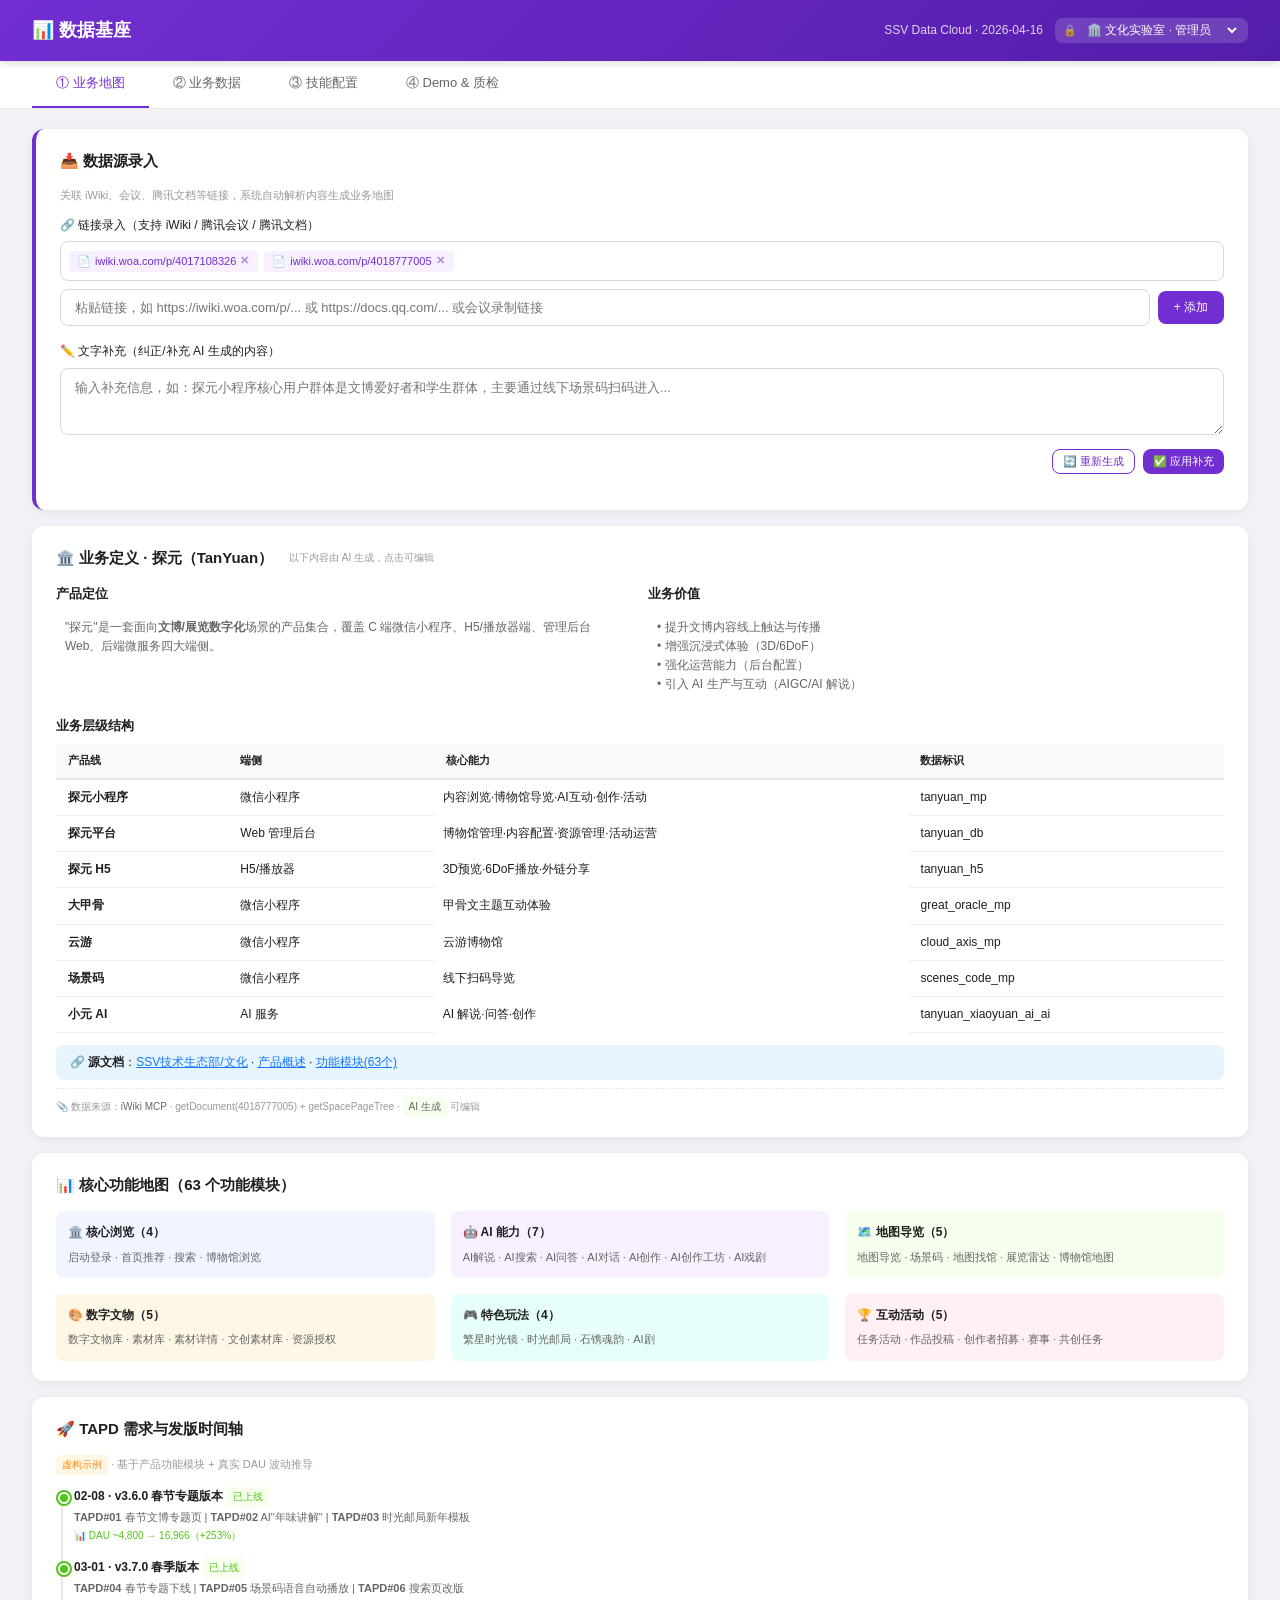
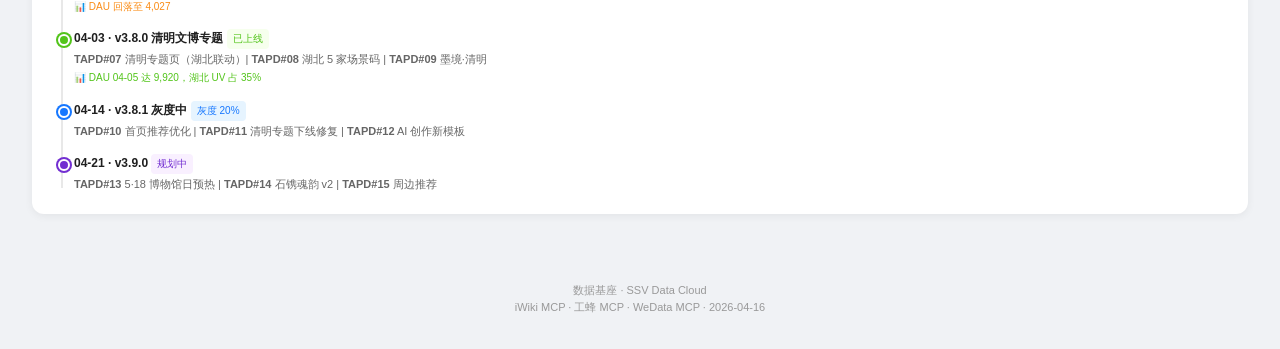
==== index.html @ dcafda3e "SSV Data Cloud - 数据基座 Demo" ====
<!DOCTYPE html>
<html lang="zh-CN">
<head>
<meta charset="UTF-8">
<meta name="viewport" content="width=device-width, initial-scale=1.0">
<title>数据基座 · SSV Data Cloud</title>
<style>
:root{--p:#1677ff;--pl:#e6f4ff;--bg:#f0f2f5;--c:#fff;--t:#1f1f1f;--t2:#666;--t3:#999;--b:#e8e8e8;--g:#52c41a;--r:#ff4d4f;--o:#fa8c16;--pu:#722ed1;--cy:#13c2c2;--pk:#eb2f96;--rd:12px;--sh:0 2px 8px rgba(0,0,0,.06)}
*{margin:0;padding:0;box-sizing:border-box}
body{font-family:-apple-system,BlinkMacSystemFont,"PingFang SC","Microsoft YaHei",sans-serif;background:var(--bg);color:var(--t);line-height:1.6;font-size:14px}
.hd{background:linear-gradient(135deg,#722ed1,#531dab);color:#fff;padding:16px 32px;position:sticky;top:0;z-index:100;box-shadow:0 2px 8px rgba(0,0,0,.15)}
.hd-in{max-width:1400px;margin:0 auto;display:flex;justify-content:space-between;align-items:center}
.hd h1{font-size:18px;font-weight:600}.hd-m{font-size:12px;opacity:.8}
.nav{background:#fff;border-bottom:1px solid var(--b);padding:0 32px;overflow-x:auto;white-space:nowrap}
.nav-in{max-width:1400px;margin:0 auto;display:flex;gap:0}
.nt{padding:12px 24px;font-size:13px;color:var(--t2);cursor:pointer;border-bottom:2px solid transparent;transition:.2s;font-weight:500;flex-shrink:0}
.nt:hover{color:var(--p)}.nt.a{color:var(--pu);border-bottom-color:var(--pu)}
.mn{max-width:1400px;margin:0 auto;padding:20px 32px}
.sec{display:none}.sec.a{display:block}
.cd{background:var(--c);border-radius:var(--rd);padding:20px 24px;box-shadow:var(--sh);margin-bottom:16px}
.ct{font-size:15px;font-weight:600;margin-bottom:14px;display:flex;align-items:center;gap:8px}
table{width:100%;border-collapse:collapse;font-size:12px}
th{background:#fafafa;text-align:left;padding:8px 12px;font-weight:600;border-bottom:2px solid var(--b);font-size:11px}
td{padding:8px 12px;border-bottom:1px solid #f0f0f0}
tr:hover td{background:#fafafa}
.b{display:inline-block;padding:2px 6px;border-radius:4px;font-size:10px;font-weight:500}
.bg{background:#f6ffed;color:#52c41a}.br{background:#fff2f0;color:#ff4d4f}
.bb{background:#e6f4ff;color:#1677ff}.bo{background:#fff7e6;color:#fa8c16}
.bp{background:#f9f0ff;color:#722ed1}.bc{background:#e6fffb;color:#13c2c2}
.sg{display:grid;grid-template-columns:repeat(auto-fit,minmax(160px,1fr));gap:12px;margin-bottom:16px}
.sk{background:var(--c);border-radius:var(--rd);padding:14px 16px;box-shadow:var(--sh);text-align:center}
.sv{font-size:22px;font-weight:700}.sl{font-size:11px;color:var(--t2);margin-top:2px}
.sc{font-size:10px;margin-top:2px}.sc.u{color:var(--g)}.sc.d{color:var(--r)}
.al{padding:10px 14px;border-radius:8px;font-size:12px;margin-bottom:8px;display:flex;gap:8px;align-items:flex-start}
.al-d{background:#fff2f0;border-left:4px solid var(--r)}.al-w{background:#fff7e6;border-left:4px solid var(--o)}
.al-i{background:var(--pl);border-left:4px solid var(--p)}.al-s{background:#f6ffed;border-left:4px solid var(--g)}
.g2{display:grid;grid-template-columns:1fr 1fr;gap:16px}
.g3{display:grid;grid-template-columns:1fr 1fr 1fr;gap:16px}
@media(max-width:900px){.g2,.g3{grid-template-columns:1fr}}
.tl{position:relative;padding-left:18px}.tl::before{content:'';position:absolute;left:5px;top:6px;bottom:6px;width:2px;background:#e8e8e8}
.ti{position:relative;padding-bottom:14px}.ti:last-child{padding-bottom:0}
.ti::before{content:'';position:absolute;left:-16px;top:5px;width:8px;height:8px;border-radius:50%;border:2px solid #fff}
.ti.tg::before{background:var(--g);box-shadow:0 0 0 2px var(--g)}
.ti.tb::before{background:var(--p);box-shadow:0 0 0 2px var(--p)}
.ti.to::before{background:var(--o);box-shadow:0 0 0 2px var(--o)}
.ti.tp::before{background:var(--pu);box-shadow:0 0 0 2px var(--pu)}
.tt{font-size:12px;font-weight:600}.tm{font-size:10px;color:var(--t3)}.td{font-size:11px;color:var(--t2);margin-top:2px}
.src{font-size:10px;color:var(--t3);margin-top:8px;padding-top:8px;border-top:1px dashed #e8e8e8}
.src span{font-weight:500;color:var(--t2)}
.mini-chart{display:flex;align-items:flex-end;gap:2px;height:50px;margin-top:8px;padding:4px 0}
.mini-chart .mc-bar{flex:1;border-radius:2px 2px 0 0;min-width:4px;transition:.3s}
.metric-card{background:var(--c);border-radius:var(--rd);padding:16px;box-shadow:var(--sh);margin-bottom:12px}
.mc-head{display:flex;justify-content:space-between;align-items:center;margin-bottom:4px}
.mc-title{font-size:12px;font-weight:600}.mc-val{font-size:20px;font-weight:700}
.mc-sub{font-size:10px;color:var(--t3)}
.mc-insight{font-size:10px;color:var(--t2);margin-top:6px;padding:6px 8px;background:#fafafa;border-radius:4px}
/* Input styles */
.input-box{width:100%;padding:10px 14px;border:1px solid #d9d9d9;border-radius:8px;font-size:13px;font-family:inherit;transition:.2s;resize:vertical}
.input-box:focus{border-color:var(--pu);outline:none;box-shadow:0 0 0 2px rgba(114,46,209,.1)}
.input-row{display:flex;gap:8px;margin-bottom:10px;align-items:center}
.input-row .input-box{flex:1}
.btn{padding:8px 16px;border-radius:8px;border:none;font-size:12px;font-weight:500;cursor:pointer;transition:.2s}
.btn-primary{background:var(--pu);color:#fff}.btn-primary:hover{background:#531dab}
.btn-outline{background:#fff;color:var(--pu);border:1px solid var(--pu)}.btn-outline:hover{background:#f9f0ff}
.btn-sm{padding:4px 10px;font-size:11px}
.tag-input{display:flex;flex-wrap:wrap;gap:6px;padding:8px;border:1px solid #d9d9d9;border-radius:8px;min-height:40px;align-items:center}
.tag-item{display:inline-flex;align-items:center;gap:4px;padding:2px 8px;background:#f9f0ff;border-radius:4px;font-size:11px;color:var(--pu)}
.tag-item .tag-close{cursor:pointer;font-size:10px;opacity:.6}
.tag-item .tag-close:hover{opacity:1}
.editable{border:1px dashed transparent;padding:4px 8px;border-radius:4px;transition:.2s;cursor:text}
.editable:hover{border-color:#d9d9d9;background:#fafafa}
.editable:focus{border-color:var(--pu);background:#fff;outline:none}
.chat{max-width:680px;background:#f5f5f5;border-radius:var(--rd);padding:16px}
.cm{margin-bottom:12px}.cm.u{text-align:right}
.bub{display:inline-block;max-width:85%;padding:10px 14px;border-radius:12px;font-size:12px;line-height:1.6;text-align:left}
.cm.u .bub{background:var(--pu);color:#fff;border-bottom-right-radius:4px}
.cm.b .bub{background:#fff;border:1px solid var(--b);border-bottom-left-radius:4px}
.cm .nm{font-size:10px;color:var(--t3);margin-bottom:2px}
.cr{background:#fafafa;border-radius:6px;padding:10px;margin-top:6px;font-family:monospace;font-size:11px;white-space:pre-wrap;line-height:1.5;border:1px solid #eee}
.ft{text-align:center;padding:32px;font-size:11px;color:var(--t3)}
/* Step animation */
.step-demo{position:relative;overflow:hidden}
.step{opacity:.3;transform:translateY(12px);transition:all .5s ease;padding:14px 16px;border-radius:8px;margin-bottom:8px;border:2px solid transparent}
.step.active{opacity:1;transform:translateY(0);border-color:var(--pu);background:#f9f0ff}
.step.done{opacity:.7;transform:translateY(0);border-color:var(--g);background:#f6ffed}
.step-num{display:inline-flex;align-items:center;justify-content:center;width:24px;height:24px;border-radius:50%;font-size:11px;font-weight:700;color:#fff;margin-right:8px;flex-shrink:0}
.step-num.pu{background:var(--pu)}.step-num.g{background:var(--g)}.step-num.b{background:var(--p)}.step-num.o{background:var(--o)}
.step-head{display:flex;align-items:center;margin-bottom:4px;font-size:13px;font-weight:600}
.step-body{font-size:11px;color:var(--t2);margin-left:32px}
.step-result{margin-left:32px;margin-top:6px;padding:8px 12px;background:#fff;border-radius:6px;border:1px solid #e8e8e8;font-size:11px}
.pulse-dot{width:8px;height:8px;border-radius:50%;background:var(--pu);display:inline-block;animation:pulse-anim 1.5s infinite;margin-left:6px;vertical-align:middle}
@keyframes pulse-anim{0%,100%{opacity:1;transform:scale(1)}50%{opacity:.4;transform:scale(1.3)}}
.step-controls{display:flex;gap:8px;justify-content:center;margin:12px 0}
.wf-arrow{text-align:center;font-size:16px;color:var(--pu);margin:4px 0}
</style>
</head>
<body>

<div class="hd"><div class="hd-in">
<h1>📊 数据基座</h1>
<div style="display:flex;align-items:center;gap:12px">
<div class="hd-m">SSV Data Cloud · 2026-04-16</div>
<div style="background:rgba(255,255,255,.15);border-radius:8px;padding:4px 8px;display:flex;align-items:center;gap:6px">
<span style="font-size:11px;opacity:.7">🔒</span>
<select id="permSwitcher" onchange="switchPerm(this.value)" style="background:transparent;border:none;color:#fff;font-size:12px;cursor:pointer;outline:none">
<option value="culture_admin" style="color:#333">🏛️ 文化实验室 · 管理员</option>
<option value="culture_pm" style="color:#333">📋 文化实验室 · PM</option>
<option value="culture_data" style="color:#333">📊 文化实验室 · 数据同学</option>
<option value="culture_dev" style="color:#333">🔧 文化实验室 · 研发</option>
<option value="ssv_admin" style="color:#333">👔 SSV 全局 · 管理员</option>
<option value="care_admin" style="color:#333">💝 数字关爱 · 管理员</option>
<option value="shanzhimei_pm" style="color:#333">🏘️ 善治美 · PM</option>
</select>
</div>
</div>
</div></div>

<div class="nav"><div class="nav-in">
<div class="nt a" id="tab-l1" onclick="sw('l1',this)">① 业务地图</div>
<div class="nt" id="tab-l2" onclick="sw('l2',this)">② 业务数据</div>
<div class="nt" id="tab-l3" onclick="sw('l3',this)">③ 技能配置</div>
<div class="nt" id="tab-l4" onclick="sw('l4',this)">④ Demo & 质检</div>
</div></div>

<div class="mn">

<!-- ===================== Tab 1: 业务地图 ===================== -->
<div class="sec a" id="s-l1">

<!-- 录入区 -->
<div class="cd" style="border-left:4px solid var(--pu)">
<div class="ct">📥 数据源录入</div>
<p style="font-size:11px;color:var(--t3);margin-bottom:12px">关联 iWiki、会议、腾讯文档等链接，系统自动解析内容生成业务地图</p>

<div style="margin-bottom:16px">
<div style="font-size:12px;font-weight:500;margin-bottom:6px">🔗 链接录入（支持 iWiki / 腾讯会议 / 腾讯文档）</div>
<div class="tag-input" id="linkTags">
<div class="tag-item"><span>📄</span> iwiki.woa.com/p/4017108326 <span class="tag-close" onclick="this.parentElement.remove()">✕</span></div>
<div class="tag-item"><span>📄</span> iwiki.woa.com/p/4018777005 <span class="tag-close" onclick="this.parentElement.remove()">✕</span></div>
</div>
<div class="input-row" style="margin-top:8px">
<input class="input-box" id="linkInput" placeholder="粘贴链接，如 https://iwiki.woa.com/p/... 或 https://docs.qq.com/... 或会议录制链接" style="flex:1">
<button class="btn btn-primary" onclick="addLink()">+ 添加</button>
</div>
</div>

<div style="margin-bottom:16px">
<div style="font-size:12px;font-weight:500;margin-bottom:6px">✏️ 文字补充（纠正/补充 AI 生成的内容）</div>
<textarea class="input-box" rows="3" placeholder="输入补充信息，如：探元小程序核心用户群体是文博爱好者和学生群体，主要通过线下场景码扫码进入..."></textarea>
<div style="display:flex;gap:8px;margin-top:8px;justify-content:flex-end">
<button class="btn btn-outline btn-sm">🔄 重新生成</button>
<button class="btn btn-primary btn-sm">✅ 应用补充</button>
</div>
</div>
</div>

<!-- AI 生成的业务总结（可编辑） -->
<div class="cd">
<div class="ct">🏛️ 业务定义 · 探元（TanYuan） <span style="font-size:10px;color:var(--t3);font-weight:400;margin-left:8px">以下内容由 AI 生成，点击可编辑</span></div>

<div class="g2" style="margin-bottom:16px">
<div>
<h4 style="font-size:13px;margin-bottom:8px">产品定位</h4>
<div class="editable" contenteditable="true" style="font-size:12px;color:var(--t2)">"探元"是一套面向<strong>文博/展览数字化</strong>场景的产品集合，覆盖 C 端微信小程序、H5/播放器端、管理后台 Web、后端微服务四大端侧。</div>
</div>
<div>
<h4 style="font-size:13px;margin-bottom:8px">业务价值</h4>
<div class="editable" contenteditable="true" style="font-size:12px;color:var(--t2)">
• 提升文博内容线上触达与传播<br>
• 增强沉浸式体验（3D/6DoF）<br>
• 强化运营能力（后台配置）<br>
• 引入 AI 生产与互动（AIGC/AI 解说）
</div>
</div>
</div>

<h4 style="font-size:13px;margin-bottom:8px">业务层级结构</h4>
<table>
<thead><tr><th>产品线</th><th>端侧</th><th>核心能力</th><th>数据标识</th></tr></thead>
<tbody>
<tr><td><strong>探元小程序</strong></td><td>微信小程序</td><td class="editable" contenteditable="true">内容浏览·博物馆导览·AI互动·创作·活动</td><td>tanyuan_mp</td></tr>
<tr><td><strong>探元平台</strong></td><td>Web 管理后台</td><td class="editable" contenteditable="true">博物馆管理·内容配置·资源管理·活动运营</td><td>tanyuan_db</td></tr>
<tr><td><strong>探元 H5</strong></td><td>H5/播放器</td><td class="editable" contenteditable="true">3D预览·6DoF播放·外链分享</td><td>tanyuan_h5</td></tr>
<tr><td><strong>大甲骨</strong></td><td>微信小程序</td><td class="editable" contenteditable="true">甲骨文主题互动体验</td><td>great_oracle_mp</td></tr>
<tr><td><strong>云游</strong></td><td>微信小程序</td><td class="editable" contenteditable="true">云游博物馆</td><td>cloud_axis_mp</td></tr>
<tr><td><strong>场景码</strong></td><td>微信小程序</td><td class="editable" contenteditable="true">线下扫码导览</td><td>scenes_code_mp</td></tr>
<tr><td><strong>小元 AI</strong></td><td>AI 服务</td><td class="editable" contenteditable="true">AI 解说·问答·创作</td><td>tanyuan_xiaoyuan_ai_ai</td></tr>
</tbody>
</table>

<div style="margin-top:12px;padding:8px 14px;background:var(--pl);border-radius:8px;font-size:12px">
🔗 <strong>源文档</strong>：<a href="https://iwiki.woa.com/p/4017108326" style="color:var(--p)">SSV技术生态部/文化</a> · <a href="https://iwiki.woa.com/p/4018777005" style="color:var(--p)">产品概述</a> · <a href="https://iwiki.woa.com/p/4018777006" style="color:var(--p)">功能模块(63个)</a>
</div>
<div class="src">📎 数据来源：<span>iWiki MCP</span> · getDocument(4018777005) + getSpacePageTree · <span class="b bg">AI 生成</span> 可编辑</div>
</div>

<!-- 功能模块 -->
<div class="cd">
<div class="ct">📊 核心功能地图（63 个功能模块）</div>
<div class="g3">
<div style="background:#f0f5ff;border-radius:8px;padding:12px"><h5 style="font-size:12px;margin-bottom:6px">🏛️ 核心浏览（4）</h5><div style="font-size:11px;color:var(--t2)">启动登录 · 首页推荐 · 搜索 · 博物馆浏览</div></div>
<div style="background:#f9f0ff;border-radius:8px;padding:12px"><h5 style="font-size:12px;margin-bottom:6px">🤖 AI 能力（7）</h5><div style="font-size:11px;color:var(--t2)">AI解说 · AI搜索 · AI问答 · AI对话 · AI创作 · AI创作工坊 · AI戏剧</div></div>
<div style="background:#f6ffed;border-radius:8px;padding:12px"><h5 style="font-size:12px;margin-bottom:6px">🗺️ 地图导览（5）</h5><div style="font-size:11px;color:var(--t2)">地图导览 · 场景码 · 地图找馆 · 展览雷达 · 博物馆地图</div></div>
<div style="background:#fff7e6;border-radius:8px;padding:12px"><h5 style="font-size:12px;margin-bottom:6px">🎨 数字文物（5）</h5><div style="font-size:11px;color:var(--t2)">数字文物库 · 素材库 · 素材详情 · 文创素材库 · 资源授权</div></div>
<div style="background:#e6fffb;border-radius:8px;padding:12px"><h5 style="font-size:12px;margin-bottom:6px">🎮 特色玩法（4）</h5><div style="font-size:11px;color:var(--t2)">繁星时光镜 · 时光邮局 · 石镌魂韵 · AI剧</div></div>
<div style="background:#fff0f6;border-radius:8px;padding:12px"><h5 style="font-size:12px;margin-bottom:6px">🏆 互动活动（5）</h5><div style="font-size:11px;color:var(--t2)">任务活动 · 作品投稿 · 创作者招募 · 赛事 · 共创任务</div></div>
</div>
</div>

<!-- TAPD 时间轴 -->
<div class="cd">
<div class="ct">🚀 TAPD 需求与发版时间轴</div>
<p style="font-size:11px;color:var(--t3);margin-bottom:12px"><span class="b bo">虚构示例</span> · 基于产品功能模块 + 真实 DAU 波动推导</p>
<div class="tl">
<div class="ti tg"><div class="tt">02-08 · v3.6.0 春节专题版本 <span class="b bg">已上线</span></div><div class="td"><strong>TAPD#01</strong> 春节文博专题页 | <strong>TAPD#02</strong> AI"年味讲解" | <strong>TAPD#03</strong> 时光邮局新年模板<br><span style="font-size:10px;color:var(--g)">📊 DAU ~4,800 → 16,966（+253%）</span></div></div>
<div class="ti tg"><div class="tt">03-01 · v3.7.0 春季版本 <span class="b bg">已上线</span></div><div class="td"><strong>TAPD#04</strong> 春节专题下线 | <strong>TAPD#05</strong> 场景码语音自动播放 | <strong>TAPD#06</strong> 搜索页改版<br><span style="font-size:10px;color:var(--o)">📊 DAU 回落至 4,027</span></div></div>
<div class="ti tg"><div class="tt">04-03 · v3.8.0 清明文博专题 <span class="b bg">已上线</span></div><div class="td"><strong>TAPD#07</strong> 清明专题页（湖北联动）| <strong>TAPD#08</strong> 湖北 5 家场景码 | <strong>TAPD#09</strong> 墨境·清明<br><span style="font-size:10px;color:var(--g)">📊 DAU 04-05 达 9,920，湖北 UV 占 35%</span></div></div>
<div class="ti tb"><div class="tt">04-14 · v3.8.1 灰度中 <span class="b bb">灰度 20%</span></div><div class="td"><strong>TAPD#10</strong> 首页推荐优化 | <strong>TAPD#11</strong> 清明专题下线修复 | <strong>TAPD#12</strong> AI 创作新模板</div></div>
<div class="ti tp"><div class="tt">04-21 · v3.9.0 <span class="b bp">规划中</span></div><div class="td"><strong>TAPD#13</strong> 5·18 博物馆日预热 | <strong>TAPD#14</strong> 石镌魂韵 v2 | <strong>TAPD#15</strong> 周边推荐</div></div>
</div>
</div>
</div>

<!-- ===================== Tab 2: 业务数据（合并数据字典+核心数据） ===================== -->
<div class="sec" id="s-l2">

<!-- 数据资产总览 -->
<div class="cd">
<div class="ct">📂 数据资产总览 · 工蜂 vs TDW 交叉验证</div>
<table>
<thead><tr><th>数据源</th><th>标识</th><th>工蜂文档</th><th>TDW 实际</th><th>差异</th><th>层级</th></tr></thead>
<tbody>
<tr><td><strong>探元小程序</strong></td><td>tanyuan_mp</td><td>7</td><td>9</td><td><span class="b bo">+2</span></td><td>DWD·DWS·ADS</td></tr>
<tr><td><strong>探元DB/平台</strong></td><td>tanyuan_db</td><td>7</td><td>15</td><td><span class="b br">+8</span></td><td>ODS·DIM·ADS</td></tr>
<tr><td><strong>探元H5</strong></td><td>cltr_tanyuan_h5</td><td>5</td><td>12</td><td><span class="b br">+7</span></td><td>DWD·DWS·ADS</td></tr>
<tr><td><strong>大甲骨</strong></td><td>great_oracle_mp</td><td>6</td><td>11</td><td><span class="b bo">+5</span></td><td>DWD·DWS·ADS</td></tr>
<tr><td><strong>云游/场景码/繁星</strong></td><td>多个</td><td>12</td><td>14+</td><td><span class="b bo">+2</span></td><td>DWD·DWS·ADS</td></tr>
<tr><td colspan="2"><strong>合计</strong></td><td><strong>47</strong></td><td><strong>74+</strong></td><td><span class="b br">~27 表缺文档</span></td><td>—</td></tr>
</tbody>
</table>
<div class="src">📎 <span>工蜂 MCP</span>(ssv_data/ssv_data_docs/culture) + <span>WeData MCP</span>(SHOW TABLES) 交叉验证</div>
</div>

<!-- 业务数据分层体系 -->
<div class="cd" style="border-left:4px solid var(--pu)">
<div class="ct">📋 业务数据分层体系 <span style="font-size:10px;color:var(--t3);font-weight:400">文化实验室下设 3 条核心业务线，每条业务线有独立的核心数据和二层关联逻辑</span></div>

<div style="margin-bottom:12px">
<div style="font-size:12px;font-weight:500;margin-bottom:6px">✏️ 数据口径调整（产品/研发确认后应用）</div>
<div class="input-row">
<textarea class="input-box" rows="2" placeholder="输入口径调整说明，如：A1 的 DAU 应使用 h5_qimei 去重而非 user_id；入驻率分母需排除已关闭博物馆..."></textarea>
<button class="btn btn-primary btn-sm" style="flex-shrink:0;height:fit-content">应用调整</button>
</div>
</div>

<!-- ====== A1: 探元小程序 ====== -->
<div style="background:#f9f0ff;border-radius:10px;padding:16px;margin-bottom:16px;border:1px solid #d3adf7">
<div style="display:flex;justify-content:space-between;align-items:center;margin-bottom:12px">
<h3 style="font-size:14px;color:var(--pu)">A1 · 探元小程序（C 端核心）</h3>
<div style="display:flex;gap:6px">
<span class="b bp">tanyuan_mp</span>
<span class="b bg">主力产品</span>
</div>
</div>

<!-- A1 核心数据 -->
<div style="font-size:12px;font-weight:600;margin-bottom:6px;color:var(--pu)">⭐ 核心数据</div>
<table style="margin-bottom:12px">
<thead><tr><th>指标</th><th>当前值</th><th>口径定义</th><th>计算逻辑</th><th>来源表</th><th>再确认</th></tr></thead>
<tbody>
<tr>
<td><strong>DAU</strong></td>
<td style="font-weight:700;color:var(--pu)">2,711</td>
<td class="editable" contenteditable="true">每日有页面访问行为的去重用户数</td>
<td style="font-size:10px"><code>COUNT(*) FROM dws_tanyuan_mp_page_aggr_d_zl WHERE imp_date=?</code></td>
<td style="font-size:10px">dws_tanyuan_mp_page_aggr_d_zl</td>
<td><select style="font-size:10px;padding:2px;border-radius:4px;border:1px solid #d9d9d9"><option>✅ 已确认</option><option>⚠️ 待确认</option><option>❌ 需调整</option></select></td>
</tr>
<tr>
<td><strong>页面 PV</strong></td>
<td style="font-weight:700">—</td>
<td class="editable" contenteditable="true">每日所有页面的总曝光次数</td>
<td style="font-size:10px"><code>SUM(in_pgin_cnt)</code></td>
<td style="font-size:10px">dws_tanyuan_mp_page_aggr_d_zl</td>
<td><select style="font-size:10px;padding:2px;border-radius:4px;border:1px solid #d9d9d9"><option>✅ 已确认</option><option>⚠️ 待确认</option><option>❌ 需调整</option></select></td>
</tr>
<tr>
<td><strong>人均停留时长</strong></td>
<td style="font-weight:700">—</td>
<td class="editable" contenteditable="true">平均每用户每日小程序内总停留时长（秒）</td>
<td style="font-size:10px"><code>AVG(in_lvtm_ms)/1000</code></td>
<td style="font-size:10px">dws_tanyuan_mp_page_aggr_d_zl</td>
<td><select style="font-size:10px;padding:2px;border-radius:4px;border:1px solid #d9d9d9"><option>⚠️ 待确认</option><option>✅ 已确认</option><option>❌ 需调整</option></select></td>
</tr>
</tbody>
</table>

<!-- A1 二层关联逻辑 -->
<div style="font-size:12px;font-weight:600;margin-bottom:6px;color:var(--p)">📊 二层业务逻辑（核心数据下钻）</div>
<table style="font-size:11px">
<thead><tr><th>关联维度</th><th>所属核心</th><th>口径</th><th>来源</th><th>再确认</th></tr></thead>
<tbody>
<tr><td>按省份 UV</td><td>DAU</td><td class="editable" contenteditable="true">GROUP BY province</td><td>page_aggr</td><td><select style="font-size:10px;padding:2px;border-radius:4px;border:1px solid #d9d9d9"><option>✅ 已确认</option><option>⚠️ 待确认</option></select></td></tr>
<tr><td>按页面 PV</td><td>PV</td><td class="editable" contenteditable="true">GROUP BY pgid</td><td>page_aggr</td><td><select style="font-size:10px;padding:2px;border-radius:4px;border:1px solid #d9d9d9"><option>✅ 已确认</option><option>⚠️ 待确认</option></select></td></tr>
<tr><td>按元素点击</td><td>PV</td><td class="editable" contenteditable="true">GROUP BY eid</td><td>ele_aggr</td><td><select style="font-size:10px;padding:2px;border-radius:4px;border:1px solid #d9d9d9"><option>✅ 已确认</option><option>⚠️ 待确认</option></select></td></tr>
<tr><td>新增/回访拆分</td><td>DAU</td><td class="editable" contenteditable="true">首次出现日期比对</td><td>需跨表</td><td><select style="font-size:10px;padding:2px;border-radius:4px;border:1px solid #d9d9d9"><option>⚠️ 待确认</option><option>✅ 已确认</option></select></td></tr>
<tr><td>AI 功能使用率</td><td>DAU</td><td class="editable" contenteditable="true">AI 页面 UV / 总 DAU</td><td>page_aggr WHERE pgid LIKE ai%</td><td><select style="font-size:10px;padding:2px;border-radius:4px;border:1px solid #d9d9d9"><option>⚠️ 待确认</option><option>✅ 已确认</option></select></td></tr>
<tr><td>异常上报监控</td><td>技术</td><td class="editable" contenteditable="true">每日异常事件数</td><td>ads_monitor_d_zl</td><td><select style="font-size:10px;padding:2px;border-radius:4px;border:1px solid #d9d9d9"><option selected>❌ 数据异常</option><option>✅ 已确认</option></select></td></tr>
</tbody>
</table>
</div>

<!-- ====== A2: 探元平台（博物馆管理） ====== -->
<div style="background:#f0f5ff;border-radius:10px;padding:16px;margin-bottom:16px;border:1px solid #91caff">
<div style="display:flex;justify-content:space-between;align-items:center;margin-bottom:12px">
<h3 style="font-size:14px;color:var(--p)">A2 · 探元平台（博物馆管理 · B 端）</h3>
<div style="display:flex;gap:6px">
<span class="b bb">tanyuan_db</span>
<span class="b bo">内容管理</span>
</div>
</div>

<div style="font-size:12px;font-weight:600;margin-bottom:6px;color:var(--p)">⭐ 核心数据</div>
<table style="margin-bottom:12px">
<thead><tr><th>指标</th><th>当前值</th><th>口径定义</th><th>计算逻辑</th><th>来源表</th><th>再确认</th></tr></thead>
<tbody>
<tr>
<td><strong>已入驻博物馆数</strong></td>
<td style="font-weight:700;color:var(--p)">370 <span style="font-size:10px;color:var(--o)">/6,639(5.6%)</span></td>
<td class="editable" contenteditable="true">"已入驻"状态的全国博物馆总数</td>
<td style="font-size:10px">直取 <code>in_on_tanyuan_cnt</code></td>
<td style="font-size:10px">ads_tanyuan_museum_indices_d_ql</td>
<td><select style="font-size:10px;padding:2px;border-radius:4px;border:1px solid #d9d9d9"><option>✅ 已确认</option><option>⚠️ 待确认</option></select></td>
</tr>
<tr>
<td><strong>繁星计划馆数</strong></td>
<td style="font-weight:700;color:var(--o)">260 <span style="font-size:10px;color:var(--pu)">占70.3%</span></td>
<td class="editable" contenteditable="true">已入驻且入选繁星计划的博物馆数</td>
<td style="font-size:10px">直取 <code>in_on_star_cnt</code></td>
<td style="font-size:10px">ads_tanyuan_museum_indices_d_ql</td>
<td><select style="font-size:10px;padding:2px;border-radius:4px;border:1px solid #d9d9d9"><option>⚠️ 待确认</option><option>✅ 已确认</option></select></td>
</tr>
<tr>
<td><strong>数字文物资产数</strong></td>
<td style="font-weight:700">—</td>
<td class="editable" contenteditable="true">平台收录的数字文物总数</td>
<td style="font-size:10px"><code>COUNT(*)</code></td>
<td style="font-size:10px">dim_tanyuan_heritage_d_ql</td>
<td><select style="font-size:10px;padding:2px;border-radius:4px;border:1px solid #d9d9d9"><option>✅ 已确认</option><option>⚠️ 待确认</option></select></td>
</tr>
<tr>
<td><strong>素材资产数</strong></td>
<td style="font-weight:700">—</td>
<td class="editable" contenteditable="true">平台收录的创作素材总数</td>
<td style="font-size:10px"><code>COUNT(*)</code></td>
<td style="font-size:10px">dim_tanyuan_material_d_ql</td>
<td><select style="font-size:10px;padding:2px;border-radius:4px;border:1px solid #d9d9d9"><option>✅ 已确认</option><option>⚠️ 待确认</option></select></td>
</tr>
</tbody>
</table>

<div style="font-size:12px;font-weight:600;margin-bottom:6px;color:var(--p)">📊 二层业务逻辑</div>
<table style="font-size:11px">
<thead><tr><th>关联维度</th><th>所属核心</th><th>口径</th><th>来源</th><th>再确认</th></tr></thead>
<tbody>
<tr><td>按主题类型入驻分布</td><td>入驻数</td><td class="editable" contenteditable="true">7类主题×入驻状态</td><td>museum_indices theme_*</td><td><select style="font-size:10px;padding:2px;border-radius:4px;border:1px solid #d9d9d9"><option>✅ 已确认</option></select></td></tr>
<tr><td>按等级入驻分布</td><td>入驻数</td><td class="editable" contenteditable="true">1/2/3级+未定级×入驻状态</td><td>museum_indices grade_*</td><td><select style="font-size:10px;padding:2px;border-radius:4px;border:1px solid #d9d9d9"><option selected>❌ 数据异常(全0)</option><option>✅ 已确认</option></select></td></tr>
<tr><td>按地区分布</td><td>入驻数</td><td class="editable" contenteditable="true">按省份/城市拆分</td><td>需关联 dim 地理字段</td><td><select style="font-size:10px;padding:2px;border-radius:4px;border:1px solid #d9d9d9"><option selected>🟡 尚无数据</option><option>✅ 已确认</option></select></td></tr>
<tr><td>按文物目录类型分布</td><td>文物资产</td><td class="editable" contenteditable="true">dim=1 按 type_id 拆分</td><td>ads_tanyuan_type_stat_d_ql</td><td><select style="font-size:10px;padding:2px;border-radius:4px;border:1px solid #d9d9d9"><option>✅ 已确认</option></select></td></tr>
<tr><td>按素材创作类型分布</td><td>素材资产</td><td class="editable" contenteditable="true">dim=2 按 type_id 拆分</td><td>ads_tanyuan_type_stat_d_ql</td><td><select style="font-size:10px;padding:2px;border-radius:4px;border:1px solid #d9d9d9"><option>✅ 已确认</option></select></td></tr>
<tr><td>博物馆地区分布统计</td><td>入驻数</td><td class="editable" contenteditable="true">按区域聚合博物馆数</td><td>ads_tanyuan_museum_area_distribution_d_ql</td><td><select style="font-size:10px;padding:2px;border-radius:4px;border:1px solid #d9d9d9"><option>✅ 已确认</option></select></td></tr>
</tbody>
</table>
</div>

<!-- ====== A3: 大甲骨 + 子产品 ====== -->
<div style="background:#f6ffed;border-radius:10px;padding:16px;margin-bottom:16px;border:1px solid #b7eb8f">
<div style="display:flex;justify-content:space-between;align-items:center;margin-bottom:12px">
<h3 style="font-size:14px;color:var(--g)">A3 · 大甲骨及子产品（互动体验线）</h3>
<div style="display:flex;gap:6px">
<span class="b bg">great_oracle_mp</span>
<span class="b bc">cloud_axis / scenes_code / star_project</span>
</div>
</div>

<div style="font-size:12px;font-weight:600;margin-bottom:6px;color:var(--g)">⭐ 核心数据</div>
<table style="margin-bottom:12px">
<thead><tr><th>指标</th><th>当前值</th><th>口径定义</th><th>计算逻辑</th><th>来源表</th><th>再确认</th></tr></thead>
<tbody>
<tr>
<td><strong>大甲骨 DAU</strong></td>
<td style="font-weight:700;color:var(--g)">662</td>
<td class="editable" contenteditable="true">大甲骨小程序每日去重活跃用户</td>
<td style="font-size:10px"><code>COUNT(DISTINCT h5_qimei)</code></td>
<td style="font-size:10px">dws_great_oracle_mp_page_aggr_d_zl</td>
<td><select style="font-size:10px;padding:2px;border-radius:4px;border:1px solid #d9d9d9"><option>✅ 已确认</option></select></td>
</tr>
<tr>
<td><strong>云游 DAU</strong></td>
<td style="font-weight:700">—</td>
<td class="editable" contenteditable="true">云游小程序每日去重活跃用户</td>
<td style="font-size:10px"><code>COUNT(DISTINCT)</code></td>
<td style="font-size:10px">dws_cloud_axis_mp_*</td>
<td><select style="font-size:10px;padding:2px;border-radius:4px;border:1px solid #d9d9d9"><option>⚠️ 待确认</option></select></td>
</tr>
<tr>
<td><strong>场景码使用量</strong></td>
<td style="font-weight:700">—</td>
<td class="editable" contenteditable="true">场景码小程序每日扫码使用次数</td>
<td style="font-size:10px"><code>COUNT(*)</code></td>
<td style="font-size:10px">dws_scenes_code_mp_*</td>
<td><select style="font-size:10px;padding:2px;border-radius:4px;border:1px solid #d9d9d9"><option>⚠️ 待确认</option></select></td>
</tr>
</tbody>
</table>

<div style="font-size:12px;font-weight:600;margin-bottom:6px;color:var(--g)">📊 二层业务逻辑</div>
<table style="font-size:11px">
<thead><tr><th>关联维度</th><th>所属核心</th><th>口径</th><th>来源</th><th>再确认</th></tr></thead>
<tbody>
<tr><td>大甲骨页面分布</td><td>DAU</td><td class="editable" contenteditable="true">GROUP BY pgid</td><td>great_oracle page_aggr</td><td><select style="font-size:10px;padding:2px;border-radius:4px;border:1px solid #d9d9d9"><option>✅ 已确认</option></select></td></tr>
<tr><td>大甲骨启动来源</td><td>DAU</td><td class="editable" contenteditable="true">GROUP BY lach_code</td><td>great_oracle lach_aggr</td><td><select style="font-size:10px;padding:2px;border-radius:4px;border:1px solid #d9d9d9"><option>✅ 已确认</option></select></td></tr>
<tr><td>大甲骨用户身份分布</td><td>DAU</td><td class="editable" contenteditable="true">openid vs login_user_id</td><td>great_oracle party_*</td><td><select style="font-size:10px;padding:2px;border-radius:4px;border:1px solid #d9d9d9"><option>⚠️ 待确认</option></select></td></tr>
</tbody>
</table>
</div>

<!-- 汇总统计 -->
<div style="display:flex;gap:12px;flex-wrap:wrap;margin-top:8px">
<div style="padding:6px 12px;background:#f9f0ff;border-radius:6px;font-size:11px">A1 探元小程序：核心 <strong>3</strong> + 二层 <strong>6</strong></div>
<div style="padding:6px 12px;background:#e6f4ff;border-radius:6px;font-size:11px">A2 探元平台：核心 <strong>4</strong> + 二层 <strong>6</strong></div>
<div style="padding:6px 12px;background:#f6ffed;border-radius:6px;font-size:11px">A3 大甲骨+子产品：核心 <strong>3</strong> + 二层 <strong>3</strong></div>
<div style="padding:6px 12px;background:#fff7e6;border-radius:6px;font-size:11px">总计：核心 <strong>10</strong> 个 · 二层 <strong>15</strong> 个 · ✅ 确认 14 · ⚠️ 待确认 7 · ❌ 异常 2</div>
</div>
<div class="src">📎 <span>WeData MCP</span> + <span>工蜂 MCP</span> · 口径和确认状态可直接编辑 · 下拉框选择确认状态</div>
</div>

<!-- 核心指标卡片（带图表） -->
<div class="cd" style="border-left:4px solid var(--pu)">
<div class="ct">🎯 核心指标 · 趋势图</div>
<div class="g2">
<!-- 探元 DAU -->
<div class="metric-card" style="border-top:3px solid var(--pu)">
<div class="mc-head"><div class="mc-title">📊 探元小程序 DAU</div><span class="b bg">系统自动</span></div>
<div class="mc-val" style="color:var(--pu)">2,711 <span style="font-size:11px;color:var(--t3)">04-15</span></div>
<div class="mc-sub">口径：<code>COUNT(*) FROM dws_tanyuan_mp_page_aggr_d_zl</code></div>
<div class="mini-chart">
<div class="mc-bar" style="height:27%;background:var(--pu)" title="04-01: 2,698"></div>
<div class="mc-bar" style="height:38%;background:var(--pu)" title="04-02: 3,815"></div>
<div class="mc-bar" style="height:37%;background:var(--pu)" title="04-03: 3,666"></div>
<div class="mc-bar" style="height:69%;background:var(--pu)" title="04-04: 6,824"></div>
<div class="mc-bar" style="height:100%;background:#b37feb" title="04-05: 9,920 ★"></div>
<div class="mc-bar" style="height:54%;background:var(--pu)" title="04-06: 5,391"></div>
<div class="mc-bar" style="height:26%;background:var(--pu)" title="04-07: 2,603"></div>
<div class="mc-bar" style="height:36%;background:var(--pu)" title="04-08: 3,606"></div>
<div class="mc-bar" style="height:17%;background:var(--r)" title="04-09: 1,709"></div>
<div class="mc-bar" style="height:28%;background:var(--pu)" title="04-10: 2,806"></div>
<div class="mc-bar" style="height:35%;background:var(--pu)" title="04-11: 3,511"></div>
<div class="mc-bar" style="height:34%;background:var(--pu)" title="04-12: 3,326"></div>
<div class="mc-bar" style="height:12%;background:var(--r)" title="04-13: 1,217 ⚠️"></div>
<div class="mc-bar" style="height:27%;background:var(--pu)" title="04-14: 2,667"></div>
<div class="mc-bar" style="height:27%;background:var(--pu)" title="04-15: 2,711"></div>
</div>
<div style="display:flex;justify-content:space-between;font-size:9px;color:var(--t3)"><span>04-01</span><span>均值 3,791</span><span>04-15</span></div>
<div class="mc-insight">📌 清明峰值 9,920 · 04-13 异常低谷 1,217 · 周末高/工作日低</div>
</div>
<!-- 大甲骨 DAU -->
<div class="metric-card" style="border-top:3px solid var(--g)">
<div class="mc-head"><div class="mc-title">📱 大甲骨 DAU</div><span class="b bg">系统自动</span></div>
<div class="mc-val" style="color:var(--g)">662 <span style="font-size:11px;color:var(--t3)">04-15</span></div>
<div class="mc-sub">口径：<code>COUNT(DISTINCT h5_qimei) FROM dws_great_oracle_mp_page_aggr_d_zl</code></div>
<div class="mini-chart">
<div class="mc-bar" style="height:26%;background:var(--g)" title="04-01: 662"></div>
<div class="mc-bar" style="height:24%;background:var(--g)" title="04-02: 627"></div>
<div class="mc-bar" style="height:18%;background:var(--g)" title="04-03: 478"></div>
<div class="mc-bar" style="height:11%;background:var(--r)" title="04-04: 283"></div>
<div class="mc-bar" style="height:12%;background:var(--g)" title="04-05: 322"></div>
<div class="mc-bar" style="height:14%;background:var(--g)" title="04-06: 351"></div>
<div class="mc-bar" style="height:24%;background:var(--g)" title="04-07: 610"></div>
<div class="mc-bar" style="height:26%;background:var(--g)" title="04-08: 661"></div>
<div class="mc-bar" style="height:33%;background:#52c41a" title="04-09: 829 ★"></div>
<div class="mc-bar" style="height:20%;background:var(--g)" title="04-10: 499"></div>
<div class="mc-bar" style="height:14%;background:var(--g)" title="04-11: 365"></div>
<div class="mc-bar" style="height:13%;background:var(--g)" title="04-12: 334"></div>
<div class="mc-bar" style="height:22%;background:var(--g)" title="04-13: 573"></div>
<div class="mc-bar" style="height:28%;background:var(--g)" title="04-14: 713"></div>
<div class="mc-bar" style="height:26%;background:var(--g)" title="04-15: 662"></div>
</div>
<div style="display:flex;justify-content:space-between;font-size:9px;color:var(--t3)"><span>04-01</span><span>4月均值 509</span><span>04-15</span></div>
<div class="mc-insight">📌 与探元反向：工作日高/假日低 · 04-09 峰值 829</div>
</div>
<!-- 博物馆 -->
<div class="metric-card" style="border-top:3px solid var(--pu)">
<div class="mc-head"><div class="mc-title">🏛️ 已入驻博物馆</div><span class="b bg">系统自动</span></div>
<div class="mc-val" style="color:var(--pu)">370 <span style="font-size:11px;color:var(--o)">/ 6,639（5.6%）</span></div>
<div class="mc-sub">口径：<code>in_on_tanyuan_cnt</code> FROM ads_tanyuan_museum_indices_d_ql</div>
<div style="height:6px;background:#f0f0f0;border-radius:3px;overflow:hidden;margin-top:8px"><div style="width:5.6%;height:100%;background:var(--pu)"></div></div>
<div class="mini-chart" style="height:30px">
<div class="mc-bar" style="height:98%;background:#d3adf7" title="03月: 369"></div><div class="mc-bar" style="height:98%;background:#d3adf7"></div><div class="mc-bar" style="height:98%;background:#d3adf7"></div><div class="mc-bar" style="height:98%;background:#d3adf7"></div>
<div class="mc-bar" style="height:99%;background:#b37feb" title="03-26: +1→370"></div>
<div class="mc-bar" style="height:99%;background:var(--pu)" title="04月: 370"></div><div class="mc-bar" style="height:99%;background:var(--pu)"></div><div class="mc-bar" style="height:99%;background:var(--pu)"></div>
</div>
<div class="mc-insight">📌 46 天仅 +1 家，入驻增长几乎停滞</div>
</div>
<!-- 繁星 -->
<div class="metric-card" style="border-top:3px solid var(--o)">
<div class="mc-head"><div class="mc-title">⭐ 繁星计划馆</div><span class="b bg">系统自动</span></div>
<div class="mc-val" style="color:var(--o)">260 <span style="font-size:11px;color:var(--pu)">占入驻 70.3%</span></div>
<div class="mc-sub">口径：<code>in_on_star_cnt</code> FROM ads_tanyuan_museum_indices_d_ql</div>
<div style="height:6px;background:#f0f0f0;border-radius:3px;overflow:hidden;margin-top:8px"><div style="width:70.3%;height:100%;background:var(--o)"></div></div>
<div class="mini-chart" style="height:30px">
<div class="mc-bar" style="height:96%;background:#ffe58f" title="03月初: 258"></div><div class="mc-bar" style="height:96%;background:#ffe58f"></div>
<div class="mc-bar" style="height:97%;background:#ffc53d" title="03-17: +1→259"></div><div class="mc-bar" style="height:97%;background:#ffc53d"></div>
<div class="mc-bar" style="height:98%;background:var(--o)" title="03-26: +1→260"></div><div class="mc-bar" style="height:98%;background:var(--o)"></div><div class="mc-bar" style="height:98%;background:var(--o)"></div>
</div>
<div class="mc-insight">📌 258→260，46天+2。<span class="b bo">⚠️ 待确认"繁星计划"入选标准</span></div>
</div>
</div>
</div>

<!-- 业务指标下钻 -->
<div class="cd" style="border-left:4px solid var(--p)">
<div class="ct">📈 业务指标下钻</div>
<div style="background:#f0f5ff;border-radius:8px;padding:14px 16px;margin-bottom:12px">
<h4 style="font-size:13px;margin-bottom:8px">🏛️ 已入驻博物馆（370）→ 主题分布</h4>
<table style="font-size:11px">
<thead><tr><th>类型</th><th>已入驻</th><th>未入驻</th><th>入驻率</th><th>口径字段</th></tr></thead>
<tbody>
<tr><td>历史文化馆</td><td>168</td><td>2,242</td><td><span class="b bg">7.0%</span></td><td><code>theme_1_cnt</code></td></tr>
<tr><td>综合地志馆</td><td>134</td><td>843</td><td><span class="b bg">13.7%</span></td><td><code>theme_2_cnt</code></td></tr>
<tr><td>考古遗址馆</td><td>33</td><td>151</td><td><span class="b bg">17.9%</span></td><td><code>theme_4_cnt</code></td></tr>
<tr><td>革命纪念馆</td><td>9</td><td>1,036</td><td><span class="b br">0.9%</span></td><td><code>theme_3_cnt</code></td></tr>
<tr><td>艺术馆</td><td>5</td><td>660</td><td><span class="b br">0.8%</span></td><td><code>theme_5_cnt</code></td></tr>
</tbody>
</table>
</div>
<div style="background:#f6ffed;border-radius:8px;padding:14px 16px">
<h4 style="font-size:13px;margin-bottom:8px">📊 探元 DAU 省份分布（04-05 正常日）</h4>
<table style="font-size:11px">
<thead><tr><th>省份</th><th>UV</th><th>占比</th><th>备注</th></tr></thead>
<tbody>
<tr><td><strong>湖北</strong></td><td style="font-weight:700">630</td><td>35.2%</td><td>清明活动主阵地</td></tr>
<tr><td>河北</td><td>266</td><td>14.9%</td><td></td></tr>
<tr><td>河南</td><td>223</td><td>12.5%</td><td></td></tr>
<tr><td>陕西</td><td>176</td><td>9.8%</td><td>文博大省</td></tr>
<tr><td>江苏</td><td>114</td><td>6.4%</td><td></td></tr>
</tbody>
</table>
<div class="src">📎 <span>WeData MCP</span> · GROUP BY province · 真实数据</div>
</div>
</div>

<!-- 待研发确认 -->
<div class="cd" style="border-left:4px solid var(--r)">
<div class="ct">🔧 待研发确认的异常</div>
<div class="al al-d"><div>🔴</div><div><strong>博物馆等级字段全为 0</strong>：ads_tanyuan_museum_indices_d_ql 的 grade_1/2/3/0_cnt 全部为 0。需检查 dim 表是否填充等级数据。</div></div>
<div class="al al-d"><div>🔴</div><div><strong>异常监控数据恒定不变</strong>：ads_tanyuan_mp_monitor_d_zl 04-01~15 每日均 241 条。需检查上游 checker 任务是否产出差异化数据。</div></div>
<div class="al al-w"><div>🟡</div><div><strong>pg_page_name 字段大量为空</strong>：页面分析只能用 pgid（技术路径），无法用友好名称。需确认前端埋点是否正确上报。</div></div>
<div class="al al-w"><div>🟡</div><div><strong>大甲骨与探元波动方向相反</strong>：探元假日高/工作日低，大甲骨相反。需确认大甲骨推广策略是否集中在工作日。</div></div>
</div>
</div>

<!-- ===================== Tab 3: 技能配置 ===================== -->
<div class="sec" id="s-l3">

<!-- DAU 波动实例（置顶） -->
<div class="cd" style="border-left:4px solid var(--r)">
<div class="ct">📊 Skill 运行实例 · DAU 异动告警（置顶）</div>
<div class="al al-d"><div>🔴</div><div><strong>04-13 DAU 1,217</strong>，较上周日 5,391 下降 77.4% → L1总量(自动) → L2省份：湖北-94.3%(自动) → L3监控：排除技术故障(自动) → L4归因：清明活动下线(人工)</div></div>
</div>

<!-- 模式一：问题型 Skill Demo -->
<div class="cd" style="border-left:4px solid var(--pu)">
<div class="ct">💬 模式一 · 基于问题的 Skill（交互 Demo）</div>
<p style="font-size:12px;color:var(--t2);margin-bottom:8px">点击"下一步"查看系统如何一步步处理问题</p>
<div class="step-demo" id="stepDemo1">
<div class="step-controls"><button class="btn btn-outline btn-sm" onclick="resetSteps('stepDemo1')">🔄 重置</button><button class="btn btn-primary btn-sm" onclick="nextStep('stepDemo1')">▶ 下一步</button><button class="btn btn-outline btn-sm" onclick="autoPlay('stepDemo1')">⏩ 自动</button></div>
<div class="step" data-step="0"><div class="step-head"><span class="step-num pu">1</span> 用户输入</div><div class="step-body">老板问："最近入驻情况有什么波动？"</div><div class="step-result"><input class="input-box" value="最近入驻情况有什么波动？为什么？" readonly style="font-size:11px"></div></div>
<div class="wf-arrow">↓</div>
<div class="step" data-step="1"><div class="step-head"><span class="step-num pu">2</span> 意图识别 <span class="pulse-dot"></span></div><div class="step-result" style="font-size:11px">关键词：<span class="b bp">入驻</span><span class="b bb">波动</span> → 匹配：<strong>🏛️ 博物馆入驻追踪</strong> + <strong>📊 DAU 归因</strong></div></div>
<div class="wf-arrow">↓</div>
<div class="step" data-step="2"><div class="step-head"><span class="step-num b">3</span> 数据查询 <span class="pulse-dot"></span></div><div class="step-result" style="font-size:11px"><code>SELECT imp_date, in_on_tanyuan_cnt FROM ads_tanyuan_museum_indices_d_ql</code><br>结果：369→370（46天仅+1家）· 入驻率5.6%</div></div>
<div class="wf-arrow">↓</div>
<div class="step" data-step="3"><div class="step-head"><span class="step-num g">4</span> 生成结果（可编辑）</div><div class="step-result"><div class="editable" contenteditable="true" style="font-size:11px;min-height:50px"><strong>结论</strong>：入驻增长停滞（46天+1家），非波动而是增长停滞。革命纪念馆/艺术馆入驻率<1%，建议定向招募。</div><div style="text-align:right;margin-top:6px"><button class="btn btn-outline btn-sm">🔄 重新生成</button> <button class="btn btn-primary btn-sm">✅ 确认</button></div></div></div>
</div>
</div>

<!-- 模式二：例行化工作流 -->
<div class="cd" style="border-left:4px solid var(--o)">
<div class="ct">📑 模式二 · 例行化工作流</div>
<div style="background:#fff7e6;border-radius:8px;padding:12px 16px;margin-bottom:12px">
<h4 style="font-size:13px;margin-bottom:6px">📥 信息源配置</h4>
<table style="font-size:11px">
<thead><tr><th>信息源</th><th>示例</th><th>触发</th><th>状态</th></tr></thead>
<tbody>
<tr><td>📊 <strong>TDW 数据</strong></td><td>ssv_data_lake 全量表</td><td>定时/异动</td><td><span class="b bg">✅</span></td></tr>
<tr><td>📋 <strong>TAPD</strong></td><td>需求/Bug/迭代</td><td>状态变更</td><td><span class="b bb">🔵</span></td></tr>
<tr><td>📄 <strong>Form 表单</strong></td><td>调研问卷/反馈表</td><td>提交时</td><td><span class="b bo">🟡</span></td></tr>
<tr><td>🎤 <strong>腾讯会议</strong></td><td>周会/访谈录制</td><td>结束后转写</td><td><span class="b bb">🔵</span></td></tr>
<tr><td>📝 <strong>腾讯文档</strong></td><td>方案文档</td><td>更新时</td><td><span class="b bo">🟡</span></td></tr>
<tr><td>💬 <strong>用户反馈</strong></td><td>小程序反馈/社交</td><td>关键词触发</td><td><span class="b bo">🟡</span></td></tr>
<tr><td>📑 <strong>PPT/PDF</strong></td><td>路演材料</td><td>上传解析</td><td><span class="b bb">🔵</span></td></tr>
</tbody>
</table>
</div>

<!-- 机构访谈流 Demo -->
<div style="background:#f0f5ff;border-radius:8px;padding:14px 16px;margin-bottom:12px">
<h4 style="font-size:13px;margin-bottom:4px">🎤 工作流 Demo · 机构访谈流</h4>
<p style="font-size:11px;color:var(--t3);margin-bottom:8px">每月路演，固定腾讯会议访谈 → 系统自动生成全链路产出</p>
<div class="step-demo" id="stepDemo2">
<div class="step-controls"><button class="btn btn-outline btn-sm" onclick="resetSteps('stepDemo2')">🔄 重置</button><button class="btn btn-primary btn-sm" onclick="nextStep('stepDemo2')">▶ 下一步</button><button class="btn btn-outline btn-sm" onclick="autoPlay('stepDemo2')">⏩ 自动</button></div>
<div class="step" data-step="0"><div class="step-head"><span class="step-num pu">1</span> 前置：自动生成访谈提纲</div><div class="step-result" style="font-size:11px">🏛️ 目标：湖北省博 · 近期：04-05 UV 602 → 04-13 仅 36<br>提纲：① 清明效果回顾 ② 5·18 计划 ③ AI 解说配置需求 ④ 资源投入</div></div>
<div class="wf-arrow">↓</div>
<div class="step" data-step="1"><div class="step-head"><span class="step-num b">2</span> 访谈：腾讯会议录制 <span class="pulse-dot"></span></div><div class="step-result" style="font-size:11px">🎤 会议号 886-2345-6789 · 45分钟 · 自动转写 ✅<br>👥 PM小王 + 张馆长 + 运营小李</div></div>
<div class="wf-arrow">↓</div>
<div class="step" data-step="2"><div class="step-head"><span class="step-num o">3</span> 解析：提取关键信息 <span class="pulse-dot"></span></div><div class="step-result" style="font-size:11px"><strong>合作</strong>：5·18 愿参加，需提前2周 · <strong>需求</strong>：3个展厅AI解说配置<br><strong>Action</strong>：① PM 4/20 方案 ② 运营 4/22 配置 ③ 研发确认排期</div></div>
<div class="wf-arrow">↓</div>
<div class="step" data-step="3"><div class="step-head"><span class="step-num g">4</span> 产出：归档+链接</div><div class="step-result" style="font-size:11px">📄 <a href="#" style="color:var(--p)">访谈纪要</a> · <a href="#" style="color:var(--p)">湖北数据报告</a> · <a href="#" style="color:var(--p)">3条TAPD任务</a> · <a href="#" style="color:var(--p)">5·18方案草稿</a><br>预估：5·18 DAU 8,000-12,000（参照清明 9,920）</div></div>
</div>
</div>

<!-- 新建工作流 -->
<div style="background:#f6ffed;border-radius:8px;padding:12px 16px;margin-bottom:12px">
<h4 style="font-size:12px;margin-bottom:6px">➕ 新建工作流</h4>
<div class="input-row"><span style="font-size:11px;width:60px">名称</span><input class="input-box" placeholder="如：月度机构访谈流"></div>
<div class="input-row"><span style="font-size:11px;width:60px">指令</span><textarea class="input-box" rows="2" placeholder="如：调用腾讯会议#886-2345-6789 最新录制，结合 DAU 和入驻数据分析"></textarea></div>
<div class="input-row"><span style="font-size:11px;width:60px">触发</span><select class="input-box" style="flex:1"><option>会议结束后自动</option><option>每月1日</option><option>手动触发</option></select></div>
<div style="text-align:right"><button class="btn btn-primary btn-sm">+ 创建</button></div>
</div>

<!-- PPT 上传 -->
<div style="border:2px dashed #d9d9d9;border-radius:8px;padding:16px;text-align:center;cursor:pointer;transition:.2s" onmouseover="this.style.borderColor='#722ed1';this.style.background='#f9f0ff'" onmouseout="this.style.borderColor='#d9d9d9';this.style.background='transparent'">
📎 拖拽上传 PPT/PDF → 自动解析为调度规则
</div>
</div>

<!-- 评分 -->
<div class="cd" style="border-left:4px solid var(--g)">
<div class="ct">✅ Skill 质量评分</div>
<table>
<thead><tr><th>Skill</th><th>分数</th><th>准确</th><th>口径</th><th>覆盖</th><th>时效</th><th>缺失</th></tr></thead>
<tbody>
<tr><td><strong>📊 DAU 监控</strong></td><td><span style="font-size:14px;font-weight:700;color:var(--g)">82</span></td><td>90</td><td>85</td><td>70</td><td>82</td><td style="font-size:9px;color:var(--o)">缺新增/回访</td></tr>
<tr><td><strong>🏛️ 入驻追踪</strong></td><td><span style="font-size:14px;font-weight:700;color:var(--o)">65</span></td><td>85</td><td>70</td><td>45</td><td>60</td><td style="font-size:9px;color:var(--r)">等级全0·缺地区</td></tr>
<tr><td><strong>🔗 发版分析</strong></td><td><span style="font-size:14px;font-weight:700;color:var(--o)">58</span></td><td>60</td><td>50</td><td>55</td><td>65</td><td style="font-size:9px;color:var(--r)">TAPD未对接</td></tr>
<tr><td><strong>🤖 问答机器人</strong></td><td><span style="font-size:14px;font-weight:700;color:var(--g)">78</span></td><td>85</td><td>80</td><td>70</td><td>75</td><td style="font-size:9px;color:var(--o)">缺知识库</td></tr>
</tbody>
</table>
</div>
<div class="cd" style="border-left:4px solid var(--pu)">
<div class="ct">🧩 已配置技能（Skills）</div>
<div class="g3" style="margin-bottom:12px">
<div style="background:var(--c);border:1px solid #e8e8e8;border-radius:var(--rd);padding:14px;border-top:3px solid var(--pu)">
<div style="display:flex;justify-content:space-between;margin-bottom:6px"><span style="font-size:15px">📊</span><span class="b bg">✅ 启用</span></div>
<h4 style="font-size:12px;margin-bottom:4px">DAU 监控与归因</h4>
<p style="font-size:10px;color:var(--t2)">异动时自动多维归因（省份/页面/监控）</p>
</div>
<div style="background:var(--c);border:1px solid #e8e8e8;border-radius:var(--rd);padding:14px;border-top:3px solid var(--g)">
<div style="display:flex;justify-content:space-between;margin-bottom:6px"><span style="font-size:15px">🏛️</span><span class="b bg">✅ 启用</span></div>
<h4 style="font-size:12px;margin-bottom:4px">博物馆入驻追踪</h4>
<p style="font-size:10px;color:var(--t2)">入驻变化+主题/等级/地区维度拆解</p>
</div>
<div style="background:var(--c);border:1px solid #e8e8e8;border-radius:var(--rd);padding:14px;border-top:3px solid var(--p)">
<div style="display:flex;justify-content:space-between;margin-bottom:6px"><span style="font-size:15px">🔗</span><span class="b bg">✅ 启用</span></div>
<h4 style="font-size:12px;margin-bottom:4px">发版影响分析</h4>
<p style="font-size:10px;color:var(--t2)">发版前后指标对比+TAPD 关联</p>
</div>
<div style="background:var(--c);border:1px solid #e8e8e8;border-radius:var(--rd);padding:14px;border-top:3px solid var(--cy)">
<div style="display:flex;justify-content:space-between;margin-bottom:6px"><span style="font-size:15px">🤖</span><span class="b bg">✅ 启用</span></div>
<h4 style="font-size:12px;margin-bottom:4px">数据问答机器人</h4>
<p style="font-size:10px;color:var(--t2)">自然语言查数据，自动转 SQL 执行</p>
</div>
<div style="background:var(--c);border:1px solid #e8e8e8;border-radius:var(--rd);padding:14px;border-top:3px solid var(--o)">
<div style="display:flex;justify-content:space-between;margin-bottom:6px"><span style="font-size:15px">📑</span><span class="b bb">🔵 配置中</span></div>
<h4 style="font-size:12px;margin-bottom:4px">PPT/PDF 解析调度</h4>
<p style="font-size:10px;color:var(--t2)">上传文档自动生成监控调度规则</p>
</div>
<div style="background:var(--c);border:1px solid #e8e8e8;border-radius:var(--rd);padding:14px;border-top:3px solid var(--r)">
<div style="display:flex;justify-content:space-between;margin-bottom:6px"><span style="font-size:15px">🔧</span><span class="b bo">🟡 待开发</span></div>
<h4 style="font-size:12px;margin-bottom:4px">代码异常检测</h4>
<p style="font-size:10px;color:var(--t2)">MR 合入时预警指标影响</p>
</div>
</div>
</div>

<!-- ====== 模式一：问题型 Skill ====== -->
<div class="cd" style="border-left:4px solid var(--pu)">
<div class="ct">💬 模式一 · 基于特定问题的 Skill 配置</div>
<p style="font-size:12px;color:var(--t2);margin-bottom:12px">上传图片/输入问题 → 系统识别意图 → 匹配 Skill → 生成分析结果 → 支持在线编辑</p>

<!-- 输入区 -->
<div style="background:#f9f0ff;border-radius:8px;padding:14px 16px;margin-bottom:12px">
<h4 style="font-size:13px;margin-bottom:8px">📥 问题输入</h4>
<div class="input-row">
<input class="input-box" placeholder="输入问题，如：最近入驻情况有什么波动？为什么有波动？" style="flex:1">
<button class="btn btn-primary">🔍 分析</button>
</div>
<div style="display:flex;gap:8px;margin-top:8px">
<div style="border:2px dashed #d9d9d9;border-radius:8px;padding:12px 20px;text-align:center;cursor:pointer;flex:1;font-size:11px;color:var(--t2);transition:.2s" onmouseover="this.style.borderColor='#722ed1'" onmouseout="this.style.borderColor='#d9d9d9'">📷 上传截图（如老板的提问截图）</div>
<div style="border:2px dashed #d9d9d9;border-radius:8px;padding:12px 20px;text-align:center;cursor:pointer;flex:1;font-size:11px;color:var(--t2);transition:.2s" onmouseover="this.style.borderColor='#722ed1'" onmouseout="this.style.borderColor='#d9d9d9'">🔗 粘贴腾讯会议/文档链接</div>
</div>
</div>

<!-- 示例：识别+工作流+结果 -->
<div style="background:#f0f5ff;border-radius:8px;padding:14px 16px;margin-bottom:12px">
<h4 style="font-size:13px;margin-bottom:8px">📋 示例 · 老板问"什么时候上线的？最近有什么波动？"</h4>

<div style="margin-bottom:10px">
<div style="font-size:11px;font-weight:600;color:var(--p);margin-bottom:4px">Step 1 · 意图识别</div>
<div style="font-size:11px;color:var(--t2);padding:6px 10px;background:#fff;border-radius:6px;border:1px solid #e8e8e8">
识别结果：<span class="b bp">时间查询</span> + <span class="b bb">波动分析</span><br>
匹配 Skill：<strong>发版影响分析</strong> + <strong>DAU 监控与归因</strong>
</div>
</div>

<div style="margin-bottom:10px">
<div style="font-size:11px;font-weight:600;color:var(--p);margin-bottom:4px">Step 2 · 关联数据</div>
<div style="font-size:11px;color:var(--t2);padding:6px 10px;background:#fff;border-radius:6px;border:1px solid #e8e8e8">
关联字段：DAU（A1核心）· 发版记录 · 省份分布 · 页面 PV · 异常监控<br>
时间范围：自动选取近 3 个月（01-15 ~ 04-15）
</div>
</div>

<div>
<div style="font-size:11px;font-weight:600;color:var(--p);margin-bottom:4px">Step 3 · 生成结果（可编辑）</div>
<div class="editable" contenteditable="true" style="font-size:11px;color:var(--t2);padding:10px;background:#fff;border-radius:6px;border:1px solid #d9d9d9;min-height:80px">
<strong>探元小程序上线时间</strong>：2024 年（具体日期需确认 TAPD 首个需求）<br><br>
<strong>近 3 个月波动分析</strong>：<br>
• 2月高峰：02-10 DAU 16,966（春节文博旅游 +253%）<br>
• 3月低谷：月均 2,906（春节后回落，缺运营活动）<br>
• 4月回升：清明假期 04-05 达 9,920，但 04-13 异常低（1,217，湖北活动下线 -94.3% UV）<br><br>
<strong>核心发现</strong>：流量高度依赖节假日+线下活动，湖北为最大 UV 来源（35%）。非节假日基线约 2,500-3,500。
</div>
<div style="display:flex;gap:8px;margin-top:8px;justify-content:flex-end">
<button class="btn btn-outline btn-sm">🔄 重新生成</button>
<button class="btn btn-outline btn-sm">➕ 增加维度</button>
<button class="btn btn-primary btn-sm">✅ 确认保存</button>
</div>
</div>
</div>
</div>

<!-- ====== 模式二：例行化 Skill ====== -->
<div class="cd" style="border-left:4px solid var(--o)">
<div class="ct">📑 模式二 · 例行化工作配置</div>
<p style="font-size:12px;color:var(--t2);margin-bottom:12px">上传 PPT/PDF/文档 → 系统理解业务分析逻辑 → 生成例行调度 → 支持校验配置</p>

<div style="background:#fff7e6;border-radius:8px;padding:14px 16px;margin-bottom:12px">
<h4 style="font-size:13px;margin-bottom:8px">📤 文档上传</h4>
<div style="border:2px dashed #d9d9d9;border-radius:8px;padding:24px;text-align:center;cursor:pointer;transition:.2s" onmouseover="this.style.borderColor='#722ed1';this.style.background='#f9f0ff'" onmouseout="this.style.borderColor='#d9d9d9';this.style.background='transparent'">
<div style="font-size:24px;margin-bottom:4px">📎</div>
<div style="font-size:12px;color:var(--t2)">拖拽上传 PPT / PDF / Word</div>
</div>
</div>

<!-- 录入指令 -->
<div style="background:#f0f5ff;border-radius:8px;padding:14px 16px;margin-bottom:12px">
<h4 style="font-size:13px;margin-bottom:8px">🎯 录入指令</h4>
<p style="font-size:11px;color:var(--t3);margin-bottom:8px">指定系统需要调用的数据源和分析维度</p>
<div class="input-row"><span style="font-size:11px;width:70px;flex-shrink:0">数据源</span>
<div class="tag-input" style="flex:1;min-height:32px" id="skillSources">
<div class="tag-item"><span>📊</span> WeData TDW <span class="tag-close" onclick="this.parentElement.remove()">✕</span></div>
<div class="tag-item"><span>📋</span> TAPD API <span class="tag-close" onclick="this.parentElement.remove()">✕</span></div>
</div>
</div>
<div class="input-row"><span style="font-size:11px;width:70px;flex-shrink:0">分析指令</span><textarea class="input-box" rows="2" placeholder="如：调用腾讯会议 2026-04-10 的周会内容，对照 DAU 数据进行多维度分析"></textarea></div>
<div class="input-row"><span style="font-size:11px;width:70px;flex-shrink:0">输出格式</span>
<select class="input-box" style="flex:1"><option>企微群消息</option><option>PPT 报告</option><option>邮件</option><option>Markdown 文档</option></select>
</div>
<div class="input-row"><span style="font-size:11px;width:70px;flex-shrink:0">调度频率</span>
<select class="input-box" style="flex:1"><option>每日 10:00</option><option>每周一 09:00</option><option>每月1日</option><option>触发式（指标异动时）</option><option>一次性</option></select>
</div>
<div style="text-align:right"><button class="btn btn-primary">+ 创建 Skill</button></div>
</div>

<!-- PPT 解析示例 -->
<div style="background:#f6ffed;border-radius:8px;padding:14px 16px;margin-bottom:12px">
<h4 style="font-size:13px;margin-bottom:8px">📋 解析示例 · 《2026Q1 经营回顾.pptx》</h4>
<div class="tl">
<div class="ti tg"><div class="tt">PPT P3: "Q1 入驻目标 400 家"</div><div class="td">→ 每日监控 in_on_tanyuan_cnt（当前 370，差 30 家）· 04-30 前未达 380 → 预警</div></div>
<div class="ti tg"><div class="tt">PPT P8: "AI 创作使用率目标 15%"</div><div class="td">→ 每日 AI 创作页 UV / 总 DAU · 关联 pgid LIKE '%ai_creation%'</div></div>
<div class="ti to"><div class="tt">PPT P12: "5·18 博物馆日大促"</div><div class="td">→ 05-18 ±7 天小时级 DAU 监控 · 当日 &lt;10,000 → 红色告警</div></div>
</div>
</div>
</div>

<!-- ====== 数据校验与评分 ====== -->
<div class="cd" style="border-left:4px solid var(--g)">
<div class="ct">✅ 数据校验 · Skill 质量评分</div>
<p style="font-size:12px;color:var(--t2);margin-bottom:12px">Skill 负责人可查看每个 Skill 的运行质量评分，其他使用者可查看评价</p>

<table>
<thead><tr><th>Skill</th><th>总分</th><th>数据准确性</th><th>口径一致性</th><th>覆盖完整度</th><th>响应时效</th><th>缺失项</th></tr></thead>
<tbody>
<tr>
<td><strong>📊 DAU 监控与归因</strong></td>
<td><span style="font-size:16px;font-weight:700;color:var(--g)">82</span><span style="font-size:10px;color:var(--t3)">/100</span></td>
<td><div style="width:60px;height:6px;background:#f0f0f0;border-radius:3px;display:inline-block;vertical-align:middle"><div style="width:90%;height:100%;background:var(--g);border-radius:3px"></div></div> 90</td>
<td><div style="width:60px;height:6px;background:#f0f0f0;border-radius:3px;display:inline-block;vertical-align:middle"><div style="width:85%;height:100%;background:var(--g);border-radius:3px"></div></div> 85</td>
<td><div style="width:60px;height:6px;background:#f0f0f0;border-radius:3px;display:inline-block;vertical-align:middle"><div style="width:70%;height:100%;background:var(--o);border-radius:3px"></div></div> 70</td>
<td><div style="width:60px;height:6px;background:#f0f0f0;border-radius:3px;display:inline-block;vertical-align:middle"><div style="width:82%;height:100%;background:var(--g);border-radius:3px"></div></div> 82</td>
<td style="font-size:10px;color:var(--o)">缺新增/回访拆分维度<br>pg_page_name 空值影响可读性</td>
</tr>
<tr>
<td><strong>🏛️ 博物馆入驻追踪</strong></td>
<td><span style="font-size:16px;font-weight:700;color:var(--o)">65</span><span style="font-size:10px;color:var(--t3)">/100</span></td>
<td><div style="width:60px;height:6px;background:#f0f0f0;border-radius:3px;display:inline-block;vertical-align:middle"><div style="width:85%;height:100%;background:var(--g);border-radius:3px"></div></div> 85</td>
<td><div style="width:60px;height:6px;background:#f0f0f0;border-radius:3px;display:inline-block;vertical-align:middle"><div style="width:70%;height:100%;background:var(--o);border-radius:3px"></div></div> 70</td>
<td><div style="width:60px;height:6px;background:#f0f0f0;border-radius:3px;display:inline-block;vertical-align:middle"><div style="width:45%;height:100%;background:var(--r);border-radius:3px"></div></div> 45</td>
<td><div style="width:60px;height:6px;background:#f0f0f0;border-radius:3px;display:inline-block;vertical-align:middle"><div style="width:60%;height:100%;background:var(--o);border-radius:3px"></div></div> 60</td>
<td style="font-size:10px;color:var(--r)">❌ 等级字段全为0<br>❌ 缺地区分布维度<br>⚠️ 繁星计划定义未确认</td>
</tr>
<tr>
<td><strong>🔗 发版影响分析</strong></td>
<td><span style="font-size:16px;font-weight:700;color:var(--o)">58</span><span style="font-size:10px;color:var(--t3)">/100</span></td>
<td><div style="width:60px;height:6px;background:#f0f0f0;border-radius:3px;display:inline-block;vertical-align:middle"><div style="width:60%;height:100%;background:var(--o);border-radius:3px"></div></div> 60</td>
<td><div style="width:60px;height:6px;background:#f0f0f0;border-radius:3px;display:inline-block;vertical-align:middle"><div style="width:50%;height:100%;background:var(--o);border-radius:3px"></div></div> 50</td>
<td><div style="width:60px;height:6px;background:#f0f0f0;border-radius:3px;display:inline-block;vertical-align:middle"><div style="width:55%;height:100%;background:var(--o);border-radius:3px"></div></div> 55</td>
<td><div style="width:60px;height:6px;background:#f0f0f0;border-radius:3px;display:inline-block;vertical-align:middle"><div style="width:65%;height:100%;background:var(--o);border-radius:3px"></div></div> 65</td>
<td style="font-size:10px;color:var(--r)">❌ TAPD 数据尚未对接<br>❌ 发版时间轴为虚构<br>⚠️ 需对接发布系统 API</td>
</tr>
<tr>
<td><strong>🤖 数据问答机器人</strong></td>
<td><span style="font-size:16px;font-weight:700;color:var(--g)">78</span><span style="font-size:10px;color:var(--t3)">/100</span></td>
<td><div style="width:60px;height:6px;background:#f0f0f0;border-radius:3px;display:inline-block;vertical-align:middle"><div style="width:85%;height:100%;background:var(--g);border-radius:3px"></div></div> 85</td>
<td><div style="width:60px;height:6px;background:#f0f0f0;border-radius:3px;display:inline-block;vertical-align:middle"><div style="width:80%;height:100%;background:var(--g);border-radius:3px"></div></div> 80</td>
<td><div style="width:60px;height:6px;background:#f0f0f0;border-radius:3px;display:inline-block;vertical-align:middle"><div style="width:70%;height:100%;background:var(--o);border-radius:3px"></div></div> 70</td>
<td><div style="width:60px;height:6px;background:#f0f0f0;border-radius:3px;display:inline-block;vertical-align:middle"><div style="width:75%;height:100%;background:var(--g);border-radius:3px"></div></div> 75</td>
<td style="font-size:10px;color:var(--o)">⚠️ 仅支持 TDW 查询<br>⚠️ 缺业务知识库支撑</td>
</tr>
</tbody>
</table>

<div style="margin-top:12px;font-size:11px;color:var(--t3)">
<strong>评分维度说明</strong>：数据准确性（数据来源可验证）· 口径一致性（与确认口径匹配）· 覆盖完整度（维度和字段覆盖率）· 响应时效（生成速度和实时性）
</div>
</div>

<!-- Skill 运行实例 -->
<div class="cd" style="border-left:4px solid var(--r)">
<div class="ct">📊 Skill 运行实例 · DAU 异动告警（04-13）</div>
<div class="al al-d"><div>🔴</div><div><strong>触发</strong>：04-13 DAU 1,217，较上周日 5,391 下降 77.4%</div></div>
<div class="tl" style="margin-top:8px">
<div class="ti to"><div class="tt">L1 总量 <span class="b bg">自动</span></div><div class="td">1,217 vs 上周 5,391 → -77.4%</div></div>
<div class="ti to"><div class="tt">L2 省份 <span class="b bg">自动</span></div><div class="td">湖北 630→36 (-94.3%) · 河北消失</div></div>
<div class="ti tg"><div class="tt">L3 监控 <span class="b bg">自动</span></div><div class="td">异常上报 241 条恒定 → 排除技术故障</div></div>
<div class="ti to"><div class="tt">L4 归因 <span class="b bo">人工</span></div><div class="td">清明活动下线 + 湖北联动结束</div></div>
</div>
</div>
</div>

<!-- ===================== Tab 4: Demo & 质检 ===================== -->
<div class="sec" id="s-l4">

<!-- WorkBuddy Demo 1: 博物馆活跃分析 -->
<div class="cd" style="border:2px solid var(--pu);border-radius:var(--rd);overflow:hidden;padding:0">
<!-- WorkBuddy 窗口头部 -->
<div style="background:linear-gradient(135deg,#722ed1,#531dab);color:#fff;padding:10px 16px;display:flex;align-items:center;gap:8px;font-size:13px">
<span style="font-size:16px">🤖</span>
<strong>WorkBuddy</strong>
<span style="font-size:11px;opacity:.7;margin-left:auto">SSV Data Cloud · 数据基座</span>
</div>
<!-- 聊天区域 -->
<div style="padding:16px;background:#f5f5f5;max-height:none">
<div style="font-size:12px;font-weight:600;color:var(--pu);margin-bottom:10px">📋 案例 1 · 近期博物馆活跃情况分析</div>

<div class="step-demo" id="stepDemo3">
<div class="step-controls"><button class="btn btn-outline btn-sm" onclick="resetSteps('stepDemo3')">🔄</button><button class="btn btn-primary btn-sm" onclick="nextStep('stepDemo3')">▶ 下一步</button><button class="btn btn-outline btn-sm" onclick="autoPlay('stepDemo3')">⏩ 自动</button></div>

<!-- Step 1: 用户发起 -->
<div class="step" data-step="0">
<div style="text-align:right;margin-bottom:8px"><div class="bub" style="background:var(--pu);color:#fff;border-radius:12px;border-bottom-right-radius:4px;display:inline-block;padding:10px 14px;font-size:12px">帮我分析一下近期博物馆的活跃情况，包括入驻变化和用户访问趋势</div></div>
<div style="margin-bottom:8px"><div style="display:flex;gap:8px;align-items:flex-start">
<div style="width:28px;height:28px;border-radius:50%;background:linear-gradient(135deg,#722ed1,#531dab);color:#fff;display:flex;align-items:center;justify-content:center;font-size:12px;flex-shrink:0">🤖</div>
<div class="bub" style="background:#fff;border:1px solid #e8e8e8;border-radius:12px;border-bottom-left-radius:4px;display:inline-block;padding:10px 14px;font-size:12px">
收到！我来调用 <strong>🏛️ 博物馆入驻追踪</strong> 和 <strong>📊 DAU 监控</strong> 两个 Skill 进行分析...<span class="pulse-dot"></span>
</div>
</div></div>
</div>

<div class="wf-arrow">↓</div>

<!-- Step 2: 数据拉取 -->
<div class="step" data-step="1">
<div style="display:flex;gap:8px;align-items:flex-start;margin-bottom:8px">
<div style="width:28px;height:28px;border-radius:50%;background:linear-gradient(135deg,#722ed1,#531dab);color:#fff;display:flex;align-items:center;justify-content:center;font-size:12px;flex-shrink:0">🤖</div>
<div style="flex:1">
<div class="bub" style="background:#fff;border:1px solid #e8e8e8;border-radius:12px;border-bottom-left-radius:4px;padding:10px 14px;font-size:12px;width:100%">
<div style="font-size:11px;color:var(--t3);margin-bottom:6px">正在查询数据...</div>
<div class="cr">📊 博物馆入驻（04-15）
已入驻: 370 / 6,639（入驻率 5.6%）
繁星计划: 260（占 70.3%）
近 46 天变化: 369 → 370（+1 家）

📈 探元 DAU 趋势（04-01~15）
均值: 3,791 | 峰值: 9,920（04-05）
谷值: 1,217（04-13）⚠️

🏛️ 入驻分布 TOP3：
历史文化馆 168（7.0%）
综合地志馆 134（13.7%）
考古遗址馆 33（17.9%）

⚠️ 革命纪念馆 0.9% / 艺术馆 0.8%</div>
</div>
</div>
</div>
</div>

<div class="wf-arrow">↓</div>

<!-- Step 3: 分析结论 -->
<div class="step" data-step="2">
<div style="display:flex;gap:8px;align-items:flex-start">
<div style="width:28px;height:28px;border-radius:50%;background:linear-gradient(135deg,#722ed1,#531dab);color:#fff;display:flex;align-items:center;justify-content:center;font-size:12px;flex-shrink:0">🤖</div>
<div style="flex:1">
<div class="bub" style="background:#fff;border:1px solid #e8e8e8;border-radius:12px;border-bottom-left-radius:4px;padding:10px 14px;font-size:12px;width:100%">
<strong>📋 分析报告</strong><br><br>
<strong>1. 入驻增长停滞</strong>：46 天仅+1 家，入驻率 5.6%。增长动力不足，需启动主动招募。<br><br>
<strong>2. 用户活跃强依赖活动</strong>：清明期间 DAU 达 9,920（湖北 UV 占 35%），活动结束后 04-13 骤降至 1,217。基线仅 2,500-3,500。<br><br>
<strong>3. 结构性机会</strong>：革命纪念馆（0.9%）和艺术馆（0.8%）入驻率极低，全国共 1,705 家未入驻——是最大增量空间。<br><br>
<strong>💡 建议</strong>：<br>
① 定向招募革命纪念馆+艺术馆（目标每月+20家）<br>
② 建立非节假日常态化运营（降低活动依赖）<br>
③ 5·18 博物馆日做大型活动（目标 DAU 10,000+）
<div style="display:flex;gap:6px;margin-top:8px">
<button class="btn btn-outline btn-sm">📤 导出报告</button>
<button class="btn btn-outline btn-sm">📋 创建 TAPD</button>
<button class="btn btn-primary btn-sm">✅ 完成</button>
</div>
</div>
</div>
</div>
</div>
</div>
</div>
</div>

<!-- WorkBuddy Demo 2: 博物馆扩展调研 -->
<div class="cd" style="border:2px solid var(--g);border-radius:var(--rd);overflow:hidden;padding:0;margin-top:16px">
<div style="background:linear-gradient(135deg,#52c41a,#389e0d);color:#fff;padding:10px 16px;display:flex;align-items:center;gap:8px;font-size:13px">
<span style="font-size:16px">🤖</span>
<strong>WorkBuddy</strong>
<span style="font-size:11px;opacity:.7;margin-left:auto">调研工作流</span>
</div>
<div style="padding:16px;background:#f5f5f5">
<div style="font-size:12px;font-weight:600;color:var(--g);margin-bottom:10px">📋 案例 2 · 博物馆扩展调研工作流</div>

<div class="step-demo" id="stepDemo4">
<div class="step-controls"><button class="btn btn-outline btn-sm" onclick="resetSteps('stepDemo4')">🔄</button><button class="btn btn-primary btn-sm" onclick="nextStep('stepDemo4')">▶ 下一步</button><button class="btn btn-outline btn-sm" onclick="autoPlay('stepDemo4')">⏩ 自动</button></div>

<!-- Step 1: 新建调研任务 -->
<div class="step" data-step="0">
<div style="text-align:right;margin-bottom:8px"><div class="bub" style="background:var(--g);color:#fff;border-radius:12px;border-bottom-right-radius:4px;display:inline-block;padding:10px 14px;font-size:12px">新建一个调研任务：我要调研革命纪念馆的入驻可行性，帮我生成调研提纲</div></div>
<div style="display:flex;gap:8px;align-items:flex-start">
<div style="width:28px;height:28px;border-radius:50%;background:linear-gradient(135deg,#52c41a,#389e0d);color:#fff;display:flex;align-items:center;justify-content:center;font-size:12px;flex-shrink:0">🤖</div>
<div style="flex:1"><div class="bub" style="background:#fff;border:1px solid #e8e8e8;border-radius:12px;border-bottom-left-radius:4px;padding:10px 14px;font-size:12px;width:100%">
<strong>📋 调研提纲（自动生成）</strong><br><br>
<strong>调研对象</strong>：革命纪念馆（全国 1,045 家未入驻，当前仅 9 家入驻，入驻率 0.9%）<br><br>
<strong>建议调研馆</strong>：<br>
① 中国人民革命军事博物馆（北京）— 一级馆<br>
② 南昌八一起义纪念馆（江西）— 一级馆<br>
③ 遵义会议纪念馆（贵州）— 一级馆<br><br>
<strong>调研提问</strong>：<br>
1️⃣ 贵馆目前数字化建设现状？有无线上展览需求？<br>
2️⃣ 对"探元"平台的了解程度？入驻顾虑有哪些？<br>
3️⃣ 内容资源情况？是否有可数字化的文物/展品？<br>
4️⃣ 5·18 博物馆日是否有合作意向？<br>
5️⃣ 预期投入的人力和资源？<br><br>
<strong>相关数据</strong>：<br>
· 已入驻的 9 家革命纪念馆平均月 UV：—（需查询）<br>
· 同类型考古遗址馆入驻率 17.9%，可作参照
<div style="display:flex;gap:6px;margin-top:8px">
<button class="btn btn-outline btn-sm">✏️ 编辑提纲</button>
<button class="btn btn-primary btn-sm">📤 发送给访谈对象</button>
</div>
</div></div>
</div>
</div>

<div class="wf-arrow">↓</div>

<!-- Step 2: 访谈录音返回 -->
<div class="step" data-step="1">
<div style="text-align:right;margin-bottom:8px"><div class="bub" style="background:var(--g);color:#fff;border-radius:12px;border-bottom-right-radius:4px;display:inline-block;padding:10px 14px;font-size:12px">访谈完成了，录音链接：https://meeting.tencent.com/crw/xxx<br>帮我生成调研结果报告</div></div>
<div style="display:flex;gap:8px;align-items:flex-start">
<div style="width:28px;height:28px;border-radius:50%;background:linear-gradient(135deg,#52c41a,#389e0d);color:#fff;display:flex;align-items:center;justify-content:center;font-size:12px;flex-shrink:0">🤖</div>
<div style="flex:1"><div class="bub" style="background:#fff;border:1px solid #e8e8e8;border-radius:12px;border-bottom-left-radius:4px;padding:10px 14px;font-size:12px;width:100%">
正在解析录音...<span class="pulse-dot"></span><br>
<span style="font-size:10px;color:var(--t3)">转写中 → 提取关键信息 → 关联数据 → 生成报告</span>
</div></div>
</div>
</div>

<div class="wf-arrow">↓</div>

<!-- Step 3: 最终报告 -->
<div class="step" data-step="2">
<div style="display:flex;gap:8px;align-items:flex-start">
<div style="width:28px;height:28px;border-radius:50%;background:linear-gradient(135deg,#52c41a,#389e0d);color:#fff;display:flex;align-items:center;justify-content:center;font-size:12px;flex-shrink:0">🤖</div>
<div style="flex:1"><div class="bub" style="background:#fff;border:1px solid #e8e8e8;border-radius:12px;border-bottom-left-radius:4px;padding:10px 14px;font-size:12px;width:100%">
<strong>📋 调研结果报告 · 军事博物馆</strong><br><br>
<strong>访谈对象</strong>：军博数字化部 刘主任<br>
<strong>访谈时长</strong>：38 分钟<br><br>
<strong>🔍 核心发现</strong>：<br>
① 军博已有自建的数字展厅，但访问量低（月 UV <500）<br>
② 对探元平台感兴趣，主要看中 AI 解说和场景码能力<br>
③ 有 200+ 件可数字化文物，但版权审批流程较长（约 2 个月）<br>
④ 5·18 愿意合作，但需领导审批（预计 4 月底回复）<br><br>
<strong>📊 数据关联</strong>：<br>
· 参照已入驻革命纪念馆数据：平均月 UV 约 1,200<br>
· 军博体量预估：入驻后月 UV 可达 3,000-5,000<br>
· 对整体入驻率影响：+1 家不改变 0.9%（需批量推进）<br><br>
<strong>✅ Action Items</strong>：<br>
① 4/25 前准备合作方案发给刘主任<br>
② 同步联系南昌/遵义两馆（扩大样本）<br>
③ 推动版权审批流程模板化
<div style="display:flex;gap:6px;margin-top:8px">
<button class="btn btn-outline btn-sm">📤 导出 PDF</button>
<button class="btn btn-outline btn-sm">📋 创建 TAPD</button>
<button class="btn btn-outline btn-sm">📧 发送邮件</button>
<button class="btn btn-primary btn-sm">✅ 归档</button>
</div>
</div></div>
</div>
</div>
</div>
</div>
</div>

<!-- ====== 数据质检板块 ====== -->
<div class="cd" style="border-left:4px solid var(--o)">
<div class="ct">🔍 数据质检</div>
<p style="font-size:12px;color:var(--t2);margin-bottom:12px">监控用户提问质量、回答准确性和满意度，供质检同学抽查和优化 Skill</p>

<!-- 质检概览 -->
<div class="sg" style="margin-bottom:12px">
<div class="sk"><div class="sv" style="color:var(--g)">847</div><div class="sl">本月总提问数</div></div>
<div class="sk"><div class="sv" style="color:var(--g)">78.2%</div><div class="sl">用户满意率</div><div class="sc u">👍 662 / 👎 185</div></div>
<div class="sk"><div class="sv" style="color:var(--p)">82.5</div><div class="sl">AI 评价均分</div><div class="sc" style="color:var(--t3)">/100</div></div>
<div class="sk"><div class="sv" style="color:var(--o)">23</div><div class="sl">待抽查记录</div></div>
</div>

<!-- 质检明细 -->
<table>
<thead><tr><th style="width:5%">#</th><th style="width:22%">用户提问</th><th style="width:25%">系统回答摘要</th><th>用户评价</th><th>AI 评分</th><th>Skill</th><th>质检</th></tr></thead>
<tbody>
<tr>
<td>1</td>
<td style="font-size:11px">探元 DAU 最近怎么样？</td>
<td style="font-size:11px">均值 3,791，04-13 异常 1,217...</td>
<td style="font-size:16px">👍</td>
<td><span style="font-weight:700;color:var(--g)">92</span><br><span style="font-size:9px;color:var(--t3)">数据准确·结论合理</span></td>
<td style="font-size:10px">📊 DAU 监控</td>
<td><select style="font-size:10px;padding:2px;border-radius:4px;border:1px solid #d9d9d9"><option>— 待抽查</option><option>✅ 通过</option><option>❌ 不通过</option></select></td>
</tr>
<tr>
<td>2</td>
<td style="font-size:11px">博物馆入驻率是多少？</td>
<td style="font-size:11px">370/6,639=5.6%，繁星 260...</td>
<td style="font-size:16px">👍</td>
<td><span style="font-weight:700;color:var(--g)">95</span><br><span style="font-size:9px;color:var(--t3)">数据精确·口径一致</span></td>
<td style="font-size:10px">🏛️ 入驻追踪</td>
<td><select style="font-size:10px;padding:2px;border-radius:4px;border:1px solid #d9d9d9"><option>✅ 通过</option><option>— 待抽查</option><option>❌ 不通过</option></select></td>
</tr>
<tr style="background:#fff2f0">
<td>3</td>
<td style="font-size:11px">大甲骨和探元的区别？</td>
<td style="font-size:11px">探元是文博平台，大甲骨是甲骨文...</td>
<td style="font-size:16px">👎</td>
<td><span style="font-weight:700;color:var(--r)">45</span><br><span style="font-size:9px;color:var(--r)">❌ 缺少数据对比<br>❌ 未关联 DAU 差异</span></td>
<td style="font-size:10px">🤖 问答</td>
<td><select style="font-size:10px;padding:2px;border-radius:4px;border:1px solid #d9d9d9"><option selected>❌ 不通过</option><option>✅ 通过</option></select></td>
</tr>
<tr>
<td>4</td>
<td style="font-size:11px">04-13 DAU 为什么暴跌？</td>
<td style="font-size:11px">湖北 UV -94.3%，清明活动下线...</td>
<td style="font-size:16px">👍</td>
<td><span style="font-weight:700;color:var(--g)">88</span><br><span style="font-size:9px;color:var(--t3)">归因合理·省份关联</span></td>
<td style="font-size:10px">📊 DAU 监控</td>
<td><select style="font-size:10px;padding:2px;border-radius:4px;border:1px solid #d9d9d9"><option>✅ 通过</option><option>— 待抽查</option></select></td>
</tr>
<tr style="background:#fff7e6">
<td>5</td>
<td style="font-size:11px">繁星计划是什么？入选标准？</td>
<td style="font-size:11px">繁星计划是探元的博物馆激励计划...</td>
<td style="font-size:16px">👎</td>
<td><span style="font-weight:700;color:var(--o)">55</span><br><span style="font-size:9px;color:var(--o)">⚠️ 入选标准定义模糊<br>⚠️ 缺少权威来源引用</span></td>
<td style="font-size:10px">🤖 问答</td>
<td><select style="font-size:10px;padding:2px;border-radius:4px;border:1px solid #d9d9d9"><option>— 待抽查</option><option>✅ 通过</option><option>❌ 不通过</option></select></td>
</tr>
</tbody>
</table>

<!-- 质检洞察 -->
<div style="margin-top:12px">
<h4 style="font-size:13px;margin-bottom:8px">📊 质检洞察</h4>
<div class="g2">
<div>
<div style="font-size:12px;font-weight:500;margin-bottom:6px">按 Skill 满意率</div>
<div class="tr"><div class="tr-n">DAU 监控</div><div class="tr-bg"><div class="tr-f" style="width:89%;background:var(--g)"></div></div><div class="tr-v" style="color:var(--g)">89%</div></div>
<div class="tr"><div class="tr-n">入驻追踪</div><div class="tr-bg"><div class="tr-f" style="width:85%;background:var(--g)"></div></div><div class="tr-v" style="color:var(--g)">85%</div></div>
<div class="tr"><div class="tr-n">发版分析</div><div class="tr-bg"><div class="tr-f" style="width:72%;background:var(--o)"></div></div><div class="tr-v" style="color:var(--o)">72%</div></div>
<div class="tr"><div class="tr-n">问答机器人</div><div class="tr-bg"><div class="tr-f" style="width:65%;background:var(--o)"></div></div><div class="tr-v" style="color:var(--o)">65%</div></div>
</div>
<div>
<div style="font-size:12px;font-weight:500;margin-bottom:6px">常见低分原因</div>
<div class="al al-d" style="font-size:11px;padding:6px 10px"><div>1.</div><div>缺少数据对比维度（出现 12 次）</div></div>
<div class="al al-w" style="font-size:11px;padding:6px 10px"><div>2.</div><div>口径定义不明确/未引用来源（出现 8 次）</div></div>
<div class="al al-w" style="font-size:11px;padding:6px 10px"><div>3.</div><div>繁星计划等业务概念解释模糊（出现 5 次）</div></div>
<div class="al al-i" style="font-size:11px;padding:6px 10px"><div>💡</div><div><strong>优化建议</strong>：补充繁星计划知识库 + 增加跨产品对比 Skill</div></div>
</div>
</div>
</div>
</div>

</div>

</div>

<div class="ft">数据基座 · SSV Data Cloud<br>iWiki MCP · 工蜂 MCP · WeData MCP · 2026-04-16</div>

<script>
function sw(id,el){
document.querySelectorAll('.nt').forEach(function(t){t.classList.remove('a')});
document.querySelectorAll('.sec').forEach(function(s){s.classList.remove('a')});
if(el)el.classList.add('a'); else document.getElementById('tab-'+id).classList.add('a');
document.getElementById('s-'+id).classList.add('a');
}
function switchPerm(val){
var n={'culture_admin':'🏛️ 文化实验室·管理员','culture_pm':'📋 文化实验室·PM','culture_data':'📊 文化实验室·数据同学','culture_dev':'🔧 文化实验室·研发','ssv_admin':'👔 SSV全局·管理员','care_admin':'💝 数字关爱·管理员','shanzhimei_pm':'🏘️ 善治美·PM'};
var notice=document.createElement('div');
notice.style.cssText='position:fixed;top:60px;right:20px;background:#722ed1;color:#fff;padding:10px 16px;border-radius:8px;font-size:12px;z-index:999;box-shadow:0 4px 12px rgba(0,0,0,.2);animation:fadeIn .3s';
notice.innerHTML='🔒 已切换到：<strong>'+n[val]+'</strong><br><span style="font-size:10px;opacity:.8">数据范围将按权限过滤</span>';
document.body.appendChild(notice);
setTimeout(function(){notice.remove()},2500);
}
function addLink(){
var v=document.getElementById('linkInput').value.trim();
if(!v)return;
var t=document.createElement('div');t.className='tag-item';
t.innerHTML='<span>📄</span> '+v+' <span class="tag-close" onclick="this.parentElement.remove()">✕</span>';
document.getElementById('linkTags').appendChild(t);
document.getElementById('linkInput').value='';
}
// Step animation
function nextStep(demoId){
var demo=document.getElementById(demoId);
var steps=demo.querySelectorAll('.step');
var current=-1;
steps.forEach(function(s,i){if(s.classList.contains('active'))current=i;});
if(current>=0)steps[current].classList.remove('active'),steps[current].classList.add('done');
if(current+1<steps.length)steps[current+1].classList.add('active');
}
function resetSteps(demoId){
var demo=document.getElementById(demoId);
demo.querySelectorAll('.step').forEach(function(s){s.classList.remove('active','done');});
}
function autoPlay(demoId){
resetSteps(demoId);
var demo=document.getElementById(demoId);
var steps=demo.querySelectorAll('.step');
var i=0;
function go(){
if(i>0){steps[i-1].classList.remove('active');steps[i-1].classList.add('done');}
if(i<steps.length){steps[i].classList.add('active');i++;setTimeout(go,1500);}
}
go();
}
</script>
</body>
</html>
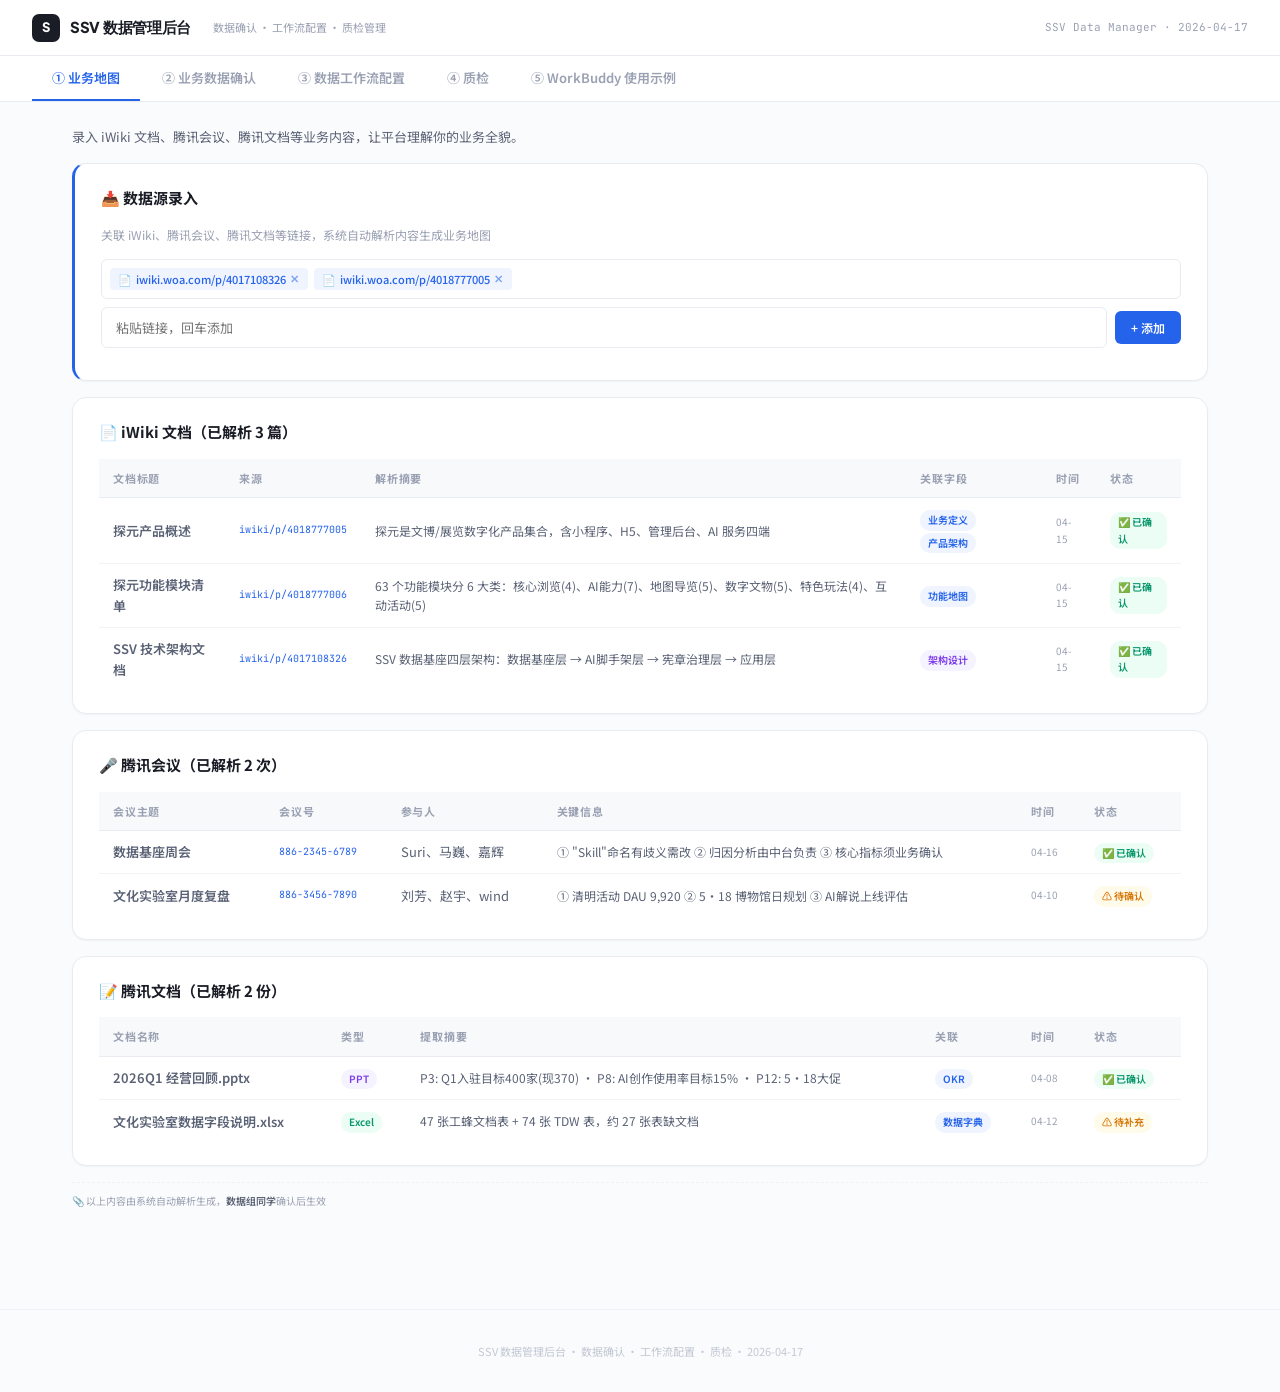
==== commit 76617dc8: "feat: SSV 数据管理后台 v2.0 - 完整重构五大板块" ====
--- a/index.html
+++ b/index.html
@@ -3,1172 +3,1062 @@
 <head>
 <meta charset="UTF-8">
 <meta name="viewport" content="width=device-width, initial-scale=1.0">
-<title>数据基座 · SSV Data Cloud</title>
+<title>SSV 数据管理后台</title>
+<link href="https://fonts.googleapis.com/css2?family=Noto+Sans+SC:wght@400;500;600;700;800&family=Plus+Jakarta+Sans:wght@500;600;700;800&family=JetBrains+Mono:wght@400;500&display=swap" rel="stylesheet">
 <style>
-:root{--p:#1677ff;--pl:#e6f4ff;--bg:#f0f2f5;--c:#fff;--t:#1f1f1f;--t2:#666;--t3:#999;--b:#e8e8e8;--g:#52c41a;--r:#ff4d4f;--o:#fa8c16;--pu:#722ed1;--cy:#13c2c2;--pk:#eb2f96;--rd:12px;--sh:0 2px 8px rgba(0,0,0,.06)}
+:root{
+  --white:#fff;--bg:#fafbfc;--bg-hover:#f4f5f7;--bg-active:#eef1f5;--bg-subtle:#f8f9fb;
+  --bd:#e8ecf1;--bd-light:#f0f2f5;--bd-active:#c4cdd8;
+  --ink:#1a1d26;--ink2:#5a6275;--ink3:#9aa1b3;--ink4:#c2c8d4;
+  --blue:#2563eb;--blue-bg:#eff4ff;--blue-bd:rgba(37,99,235,.15);
+  --green:#059669;--green-bg:#ecfdf5;
+  --violet:#7c3aed;--violet-bg:#f5f3ff;
+  --amber:#d97706;--amber-bg:#fffbeb;
+  --red:#e11d48;--red-bg:#fff1f2;
+  --cyan:#0891b2;--cyan-bg:#ecfeff;
+  --r-sm:6px;--r-md:10px;--r-lg:14px;--r-xl:18px;
+  --sh-sm:0 1px 2px rgba(0,0,0,.04);--sh-md:0 2px 8px rgba(0,0,0,.06);--sh-lg:0 4px 20px rgba(0,0,0,.08);
+  --f:'Noto Sans SC','Plus Jakarta Sans',-apple-system,sans-serif;
+  --fm:'JetBrains Mono','SF Mono',Consolas,monospace;
+  --fh:'Plus Jakarta Sans',-apple-system,sans-serif;
+}
 *{margin:0;padding:0;box-sizing:border-box}
-body{font-family:-apple-system,BlinkMacSystemFont,"PingFang SC","Microsoft YaHei",sans-serif;background:var(--bg);color:var(--t);line-height:1.6;font-size:14px}
-.hd{background:linear-gradient(135deg,#722ed1,#531dab);color:#fff;padding:16px 32px;position:sticky;top:0;z-index:100;box-shadow:0 2px 8px rgba(0,0,0,.15)}
-.hd-in{max-width:1400px;margin:0 auto;display:flex;justify-content:space-between;align-items:center}
-.hd h1{font-size:18px;font-weight:600}.hd-m{font-size:12px;opacity:.8}
-.nav{background:#fff;border-bottom:1px solid var(--b);padding:0 32px;overflow-x:auto;white-space:nowrap}
-.nav-in{max-width:1400px;margin:0 auto;display:flex;gap:0}
-.nt{padding:12px 24px;font-size:13px;color:var(--t2);cursor:pointer;border-bottom:2px solid transparent;transition:.2s;font-weight:500;flex-shrink:0}
-.nt:hover{color:var(--p)}.nt.a{color:var(--pu);border-bottom-color:var(--pu)}
-.mn{max-width:1400px;margin:0 auto;padding:20px 32px}
+body{font-family:var(--f);background:var(--bg);color:var(--ink);line-height:1.65;-webkit-font-smoothing:antialiased}
+::-webkit-scrollbar{width:6px}::-webkit-scrollbar-thumb{background:var(--bd-active);border-radius:3px}
+
+/* TOP NAV */
+.top-nav{position:sticky;top:0;z-index:100;height:56px;display:flex;align-items:center;justify-content:space-between;padding:0 32px;background:rgba(255,255,255,.92);backdrop-filter:blur(20px) saturate(1.2);border-bottom:1px solid var(--bd)}
+.nav-brand{display:flex;align-items:center;gap:10px}
+.nav-logo{width:28px;height:28px;border-radius:7px;background:var(--ink);display:flex;align-items:center;justify-content:center;font-size:13px;font-weight:800;color:#fff;font-family:var(--fh);letter-spacing:-.5px}
+.nav-title{font-size:15px;font-weight:800;color:var(--ink);font-family:var(--fh);letter-spacing:-.3px}
+.nav-desc{font-size:11px;color:var(--ink3);margin-left:12px}
+.nav-right{font-size:11px;color:var(--ink3);font-family:var(--fm)}
+
+/* TABS */
+.tab-bar{display:flex;gap:2px;border-bottom:1px solid var(--bd);padding:0 32px;background:var(--white)}
+.tab-item{padding:12px 20px;font-size:13px;font-weight:600;color:var(--ink3);cursor:pointer;border-bottom:2px solid transparent;transition:all .15s;background:none;border-top:none;border-left:none;border-right:none;font-family:var(--f)}
+.tab-item:hover{color:var(--ink)}
+.tab-item.active{color:var(--blue);border-bottom-color:var(--blue)}
+
+/* MAIN */
+.main{max-width:1200px;margin:0 auto;padding:24px 32px 60px}
 .sec{display:none}.sec.a{display:block}
-.cd{background:var(--c);border-radius:var(--rd);padding:20px 24px;box-shadow:var(--sh);margin-bottom:16px}
-.ct{font-size:15px;font-weight:600;margin-bottom:14px;display:flex;align-items:center;gap:8px}
-table{width:100%;border-collapse:collapse;font-size:12px}
-th{background:#fafafa;text-align:left;padding:8px 12px;font-weight:600;border-bottom:2px solid var(--b);font-size:11px}
-td{padding:8px 12px;border-bottom:1px solid #f0f0f0}
-tr:hover td{background:#fafafa}
-.b{display:inline-block;padding:2px 6px;border-radius:4px;font-size:10px;font-weight:500}
-.bg{background:#f6ffed;color:#52c41a}.br{background:#fff2f0;color:#ff4d4f}
-.bb{background:#e6f4ff;color:#1677ff}.bo{background:#fff7e6;color:#fa8c16}
-.bp{background:#f9f0ff;color:#722ed1}.bc{background:#e6fffb;color:#13c2c2}
-.sg{display:grid;grid-template-columns:repeat(auto-fit,minmax(160px,1fr));gap:12px;margin-bottom:16px}
-.sk{background:var(--c);border-radius:var(--rd);padding:14px 16px;box-shadow:var(--sh);text-align:center}
-.sv{font-size:22px;font-weight:700}.sl{font-size:11px;color:var(--t2);margin-top:2px}
-.sc{font-size:10px;margin-top:2px}.sc.u{color:var(--g)}.sc.d{color:var(--r)}
-.al{padding:10px 14px;border-radius:8px;font-size:12px;margin-bottom:8px;display:flex;gap:8px;align-items:flex-start}
-.al-d{background:#fff2f0;border-left:4px solid var(--r)}.al-w{background:#fff7e6;border-left:4px solid var(--o)}
-.al-i{background:var(--pl);border-left:4px solid var(--p)}.al-s{background:#f6ffed;border-left:4px solid var(--g)}
+
+/* CARDS */
+.card{background:var(--white);border:1px solid var(--bd);border-radius:var(--r-lg);padding:22px 26px;margin-bottom:16px;box-shadow:var(--sh-sm)}
+.card-title{font-size:15px;font-weight:700;margin-bottom:14px;display:flex;align-items:center;gap:8px}
+.card-accent{border-left:3px solid var(--blue)}
+
+/* TABLE */
+table{width:100%;border-collapse:collapse;font-size:13px}
+th{text-align:left;padding:10px 14px;font-size:11px;font-weight:700;text-transform:uppercase;letter-spacing:.8px;color:var(--ink3);background:var(--bg-subtle);border-bottom:1px solid var(--bd)}
+td{padding:10px 14px;border-bottom:1px solid var(--bd-light);color:var(--ink2)}
+tr:last-child td{border-bottom:none}
+tr:hover td{background:var(--bg-hover)}
+.mono{font-family:var(--fm);font-size:12px;color:var(--blue)}
+
+/* TAGS */
+.tag{display:inline-block;padding:2px 8px;border-radius:10px;font-size:10px;font-weight:600}
+.tag-green{background:var(--green-bg);color:var(--green)}
+.tag-blue{background:var(--blue-bg);color:var(--blue)}
+.tag-amber{background:var(--amber-bg);color:var(--amber)}
+.tag-red{background:var(--red-bg);color:var(--red)}
+.tag-violet{background:var(--violet-bg);color:var(--violet)}
+.tag-cyan{background:var(--cyan-bg);color:var(--cyan)}
+
+/* STAT ROW */
+.stat-row{display:grid;grid-template-columns:repeat(4,1fr);gap:12px;margin-bottom:16px}
+.stat-card{background:var(--white);border:1px solid var(--bd);border-radius:var(--r-md);padding:16px 18px;box-shadow:var(--sh-sm);text-align:center}
+.stat-val{font-size:26px;font-weight:800;font-family:var(--fh);letter-spacing:-.5px}
+.stat-label{font-size:12px;color:var(--ink3);margin-top:2px}
+
+/* GRID */
 .g2{display:grid;grid-template-columns:1fr 1fr;gap:16px}
-.g3{display:grid;grid-template-columns:1fr 1fr 1fr;gap:16px}
-@media(max-width:900px){.g2,.g3{grid-template-columns:1fr}}
-.tl{position:relative;padding-left:18px}.tl::before{content:'';position:absolute;left:5px;top:6px;bottom:6px;width:2px;background:#e8e8e8}
-.ti{position:relative;padding-bottom:14px}.ti:last-child{padding-bottom:0}
-.ti::before{content:'';position:absolute;left:-16px;top:5px;width:8px;height:8px;border-radius:50%;border:2px solid #fff}
-.ti.tg::before{background:var(--g);box-shadow:0 0 0 2px var(--g)}
-.ti.tb::before{background:var(--p);box-shadow:0 0 0 2px var(--p)}
-.ti.to::before{background:var(--o);box-shadow:0 0 0 2px var(--o)}
-.ti.tp::before{background:var(--pu);box-shadow:0 0 0 2px var(--pu)}
-.tt{font-size:12px;font-weight:600}.tm{font-size:10px;color:var(--t3)}.td{font-size:11px;color:var(--t2);margin-top:2px}
-.src{font-size:10px;color:var(--t3);margin-top:8px;padding-top:8px;border-top:1px dashed #e8e8e8}
-.src span{font-weight:500;color:var(--t2)}
-.mini-chart{display:flex;align-items:flex-end;gap:2px;height:50px;margin-top:8px;padding:4px 0}
-.mini-chart .mc-bar{flex:1;border-radius:2px 2px 0 0;min-width:4px;transition:.3s}
-.metric-card{background:var(--c);border-radius:var(--rd);padding:16px;box-shadow:var(--sh);margin-bottom:12px}
-.mc-head{display:flex;justify-content:space-between;align-items:center;margin-bottom:4px}
-.mc-title{font-size:12px;font-weight:600}.mc-val{font-size:20px;font-weight:700}
-.mc-sub{font-size:10px;color:var(--t3)}
-.mc-insight{font-size:10px;color:var(--t2);margin-top:6px;padding:6px 8px;background:#fafafa;border-radius:4px}
-/* Input styles */
-.input-box{width:100%;padding:10px 14px;border:1px solid #d9d9d9;border-radius:8px;font-size:13px;font-family:inherit;transition:.2s;resize:vertical}
-.input-box:focus{border-color:var(--pu);outline:none;box-shadow:0 0 0 2px rgba(114,46,209,.1)}
+@media(max-width:900px){.g2,.stat-row{grid-template-columns:1fr}}
+
+/* INPUT */
+.input{width:100%;padding:10px 14px;border:1px solid var(--bd);border-radius:var(--r-sm);font-size:13px;font-family:var(--f);transition:.2s;resize:vertical}
+.input:focus{border-color:var(--blue);outline:none;box-shadow:0 0 0 2px rgba(37,99,235,.1)}
 .input-row{display:flex;gap:8px;margin-bottom:10px;align-items:center}
-.input-row .input-box{flex:1}
-.btn{padding:8px 16px;border-radius:8px;border:none;font-size:12px;font-weight:500;cursor:pointer;transition:.2s}
-.btn-primary{background:var(--pu);color:#fff}.btn-primary:hover{background:#531dab}
-.btn-outline{background:#fff;color:var(--pu);border:1px solid var(--pu)}.btn-outline:hover{background:#f9f0ff}
+.btn{padding:8px 16px;border-radius:var(--r-sm);border:none;font-size:12px;font-weight:600;cursor:pointer;transition:.15s;font-family:var(--f)}
+.btn-primary{background:var(--blue);color:#fff}.btn-primary:hover{background:#1d4ed8}
+.btn-ghost{background:none;color:var(--blue);border:1px solid var(--blue)}.btn-ghost:hover{background:var(--blue-bg)}
 .btn-sm{padding:4px 10px;font-size:11px}
-.tag-input{display:flex;flex-wrap:wrap;gap:6px;padding:8px;border:1px solid #d9d9d9;border-radius:8px;min-height:40px;align-items:center}
-.tag-item{display:inline-flex;align-items:center;gap:4px;padding:2px 8px;background:#f9f0ff;border-radius:4px;font-size:11px;color:var(--pu)}
-.tag-item .tag-close{cursor:pointer;font-size:10px;opacity:.6}
-.tag-item .tag-close:hover{opacity:1}
-.editable{border:1px dashed transparent;padding:4px 8px;border-radius:4px;transition:.2s;cursor:text}
-.editable:hover{border-color:#d9d9d9;background:#fafafa}
-.editable:focus{border-color:var(--pu);background:#fff;outline:none}
-.chat{max-width:680px;background:#f5f5f5;border-radius:var(--rd);padding:16px}
+
+/* TAG INPUT */
+.tag-input{display:flex;flex-wrap:wrap;gap:6px;padding:8px;border:1px solid var(--bd);border-radius:var(--r-sm);min-height:40px;align-items:center}
+.tag-chip{display:inline-flex;align-items:center;gap:4px;padding:2px 8px;background:var(--blue-bg);border-radius:4px;font-size:11px;color:var(--blue);font-weight:500}
+.tag-chip .x{cursor:pointer;opacity:.6;font-size:10px}.tag-chip .x:hover{opacity:1}
+
+/* TREE */
+.tree{font-size:13px}.tree ul{list-style:none;padding-left:22px;margin-top:4px}
+.tree>ul{padding-left:0}
+.tree li{padding:3px 0}
+.node{display:inline-flex;align-items:center;gap:6px;padding:5px 12px;border-radius:var(--r-sm);cursor:pointer;transition:.12s;font-weight:500}
+.node:hover{background:var(--bg-hover)}
+.node.core{background:var(--blue-bg);color:var(--blue);font-weight:600}
+.node.normal{background:var(--bg);color:var(--ink3)}
+.node .dot{width:8px;height:8px;border-radius:50%;flex-shrink:0}
+.dot-g{background:var(--green)}.dot-b{background:var(--blue)}.dot-o{background:var(--amber)}.dot-x{background:var(--ink4)}
+.toggle{cursor:pointer;font-size:10px;color:var(--ink3);margin-right:4px;user-select:none}
+
+/* WORKFLOW */
+.wf{background:var(--white);border:1px solid var(--bd);border-radius:var(--r-lg);padding:16px 20px;margin-bottom:12px;transition:.15s;box-shadow:var(--sh-sm)}
+.wf:hover{border-color:var(--blue);box-shadow:var(--sh-md)}
+.wf-name{font-size:13px;font-weight:700;margin-bottom:4px}.wf-desc{font-size:12px;color:var(--ink3);margin-bottom:8px}
+.wf-chips{display:flex;gap:6px;flex-wrap:wrap}
+
+/* SCORE */
+.score-bg{height:5px;background:var(--bd-light);border-radius:3px;overflow:hidden;flex:1}
+.score-fill{height:100%;border-radius:3px}
+
+/* CHAT */
+.chat-win{border:1px solid var(--bd);border-radius:var(--r-lg);overflow:hidden;box-shadow:var(--sh-md);margin-bottom:16px}
+.chat-hd{background:var(--ink);color:#fff;padding:10px 16px;display:flex;align-items:center;gap:8px;font-size:13px;font-weight:600}
+.chat-body{padding:16px;background:var(--bg)}
 .cm{margin-bottom:12px}.cm.u{text-align:right}
-.bub{display:inline-block;max-width:85%;padding:10px 14px;border-radius:12px;font-size:12px;line-height:1.6;text-align:left}
-.cm.u .bub{background:var(--pu);color:#fff;border-bottom-right-radius:4px}
-.cm.b .bub{background:#fff;border:1px solid var(--b);border-bottom-left-radius:4px}
-.cm .nm{font-size:10px;color:var(--t3);margin-bottom:2px}
-.cr{background:#fafafa;border-radius:6px;padding:10px;margin-top:6px;font-family:monospace;font-size:11px;white-space:pre-wrap;line-height:1.5;border:1px solid #eee}
-.ft{text-align:center;padding:32px;font-size:11px;color:var(--t3)}
-/* Step animation */
-.step-demo{position:relative;overflow:hidden}
-.step{opacity:.3;transform:translateY(12px);transition:all .5s ease;padding:14px 16px;border-radius:8px;margin-bottom:8px;border:2px solid transparent}
-.step.active{opacity:1;transform:translateY(0);border-color:var(--pu);background:#f9f0ff}
-.step.done{opacity:.7;transform:translateY(0);border-color:var(--g);background:#f6ffed}
-.step-num{display:inline-flex;align-items:center;justify-content:center;width:24px;height:24px;border-radius:50%;font-size:11px;font-weight:700;color:#fff;margin-right:8px;flex-shrink:0}
-.step-num.pu{background:var(--pu)}.step-num.g{background:var(--g)}.step-num.b{background:var(--p)}.step-num.o{background:var(--o)}
-.step-head{display:flex;align-items:center;margin-bottom:4px;font-size:13px;font-weight:600}
-.step-body{font-size:11px;color:var(--t2);margin-left:32px}
-.step-result{margin-left:32px;margin-top:6px;padding:8px 12px;background:#fff;border-radius:6px;border:1px solid #e8e8e8;font-size:11px}
-.pulse-dot{width:8px;height:8px;border-radius:50%;background:var(--pu);display:inline-block;animation:pulse-anim 1.5s infinite;margin-left:6px;vertical-align:middle}
-@keyframes pulse-anim{0%,100%{opacity:1;transform:scale(1)}50%{opacity:.4;transform:scale(1.3)}}
-.step-controls{display:flex;gap:8px;justify-content:center;margin:12px 0}
-.wf-arrow{text-align:center;font-size:16px;color:var(--pu);margin:4px 0}
+.bub{display:inline-block;max-width:85%;padding:10px 14px;border-radius:12px;font-size:12px;line-height:1.7;text-align:left}
+.cm.u .bub{background:var(--blue);color:#fff;border-bottom-right-radius:4px}
+.cm.b .bub{background:var(--white);border:1px solid var(--bd);border-bottom-left-radius:4px}
+.cm .nm{font-size:10px;color:var(--ink3);margin-bottom:2px}
+.code{background:var(--bg-subtle);border-radius:var(--r-sm);padding:10px 12px;margin-top:6px;font-family:var(--fm);font-size:11px;white-space:pre-wrap;line-height:1.6;border:1px solid var(--bd-light)}
+
+/* UPLOAD */
+.upload{border:2px dashed var(--bd);border-radius:var(--r-lg);padding:28px;text-align:center;cursor:pointer;transition:.2s}
+.upload:hover{border-color:var(--blue);background:var(--blue-bg)}
+
+/* FOOTER */
+.footer{text-align:center;padding:32px;font-size:11px;color:var(--ink4);border-top:1px solid var(--bd-light);margin-top:40px}
+
+/* SRC LABEL */
+.src{font-size:10px;color:var(--ink3);margin-top:10px;padding-top:10px;border-top:1px dashed var(--bd-light)}
+.src b{color:var(--ink2);font-weight:600}
 </style>
 </head>
 <body>
 
-<div class="hd"><div class="hd-in">
-<h1>📊 数据基座</h1>
-<div style="display:flex;align-items:center;gap:12px">
-<div class="hd-m">SSV Data Cloud · 2026-04-16</div>
-<div style="background:rgba(255,255,255,.15);border-radius:8px;padding:4px 8px;display:flex;align-items:center;gap:6px">
-<span style="font-size:11px;opacity:.7">🔒</span>
-<select id="permSwitcher" onchange="switchPerm(this.value)" style="background:transparent;border:none;color:#fff;font-size:12px;cursor:pointer;outline:none">
-<option value="culture_admin" style="color:#333">🏛️ 文化实验室 · 管理员</option>
-<option value="culture_pm" style="color:#333">📋 文化实验室 · PM</option>
-<option value="culture_data" style="color:#333">📊 文化实验室 · 数据同学</option>
-<option value="culture_dev" style="color:#333">🔧 文化实验室 · 研发</option>
-<option value="ssv_admin" style="color:#333">👔 SSV 全局 · 管理员</option>
-<option value="care_admin" style="color:#333">💝 数字关爱 · 管理员</option>
-<option value="shanzhimei_pm" style="color:#333">🏘️ 善治美 · PM</option>
-</select>
-</div>
-</div>
-</div></div>
-
-<div class="nav"><div class="nav-in">
-<div class="nt a" id="tab-l1" onclick="sw('l1',this)">① 业务地图</div>
-<div class="nt" id="tab-l2" onclick="sw('l2',this)">② 业务数据</div>
-<div class="nt" id="tab-l3" onclick="sw('l3',this)">③ 技能配置</div>
-<div class="nt" id="tab-l4" onclick="sw('l4',this)">④ Demo & 质检</div>
-</div></div>
-
-<div class="mn">
-
-<!-- ===================== Tab 1: 业务地图 ===================== -->
-<div class="sec a" id="s-l1">
-
-<!-- 录入区 -->
-<div class="cd" style="border-left:4px solid var(--pu)">
-<div class="ct">📥 数据源录入</div>
-<p style="font-size:11px;color:var(--t3);margin-bottom:12px">关联 iWiki、会议、腾讯文档等链接，系统自动解析内容生成业务地图</p>
-
-<div style="margin-bottom:16px">
-<div style="font-size:12px;font-weight:500;margin-bottom:6px">🔗 链接录入（支持 iWiki / 腾讯会议 / 腾讯文档）</div>
+<!-- TOP NAV -->
+<nav class="top-nav">
+  <div class="nav-brand">
+    <div class="nav-logo">S</div>
+    <span class="nav-title">SSV 数据管理后台</span>
+    <span class="nav-desc">数据确认 · 工作流配置 · 质检管理</span>
+  </div>
+  <div class="nav-right">SSV Data Manager · 2026-04-17</div>
+</nav>
+
+<!-- TABS -->
+<div class="tab-bar">
+  <button class="tab-item active" onclick="sw('t1',this)" title="录入 iWiki / 腾讯会议 / 腾讯文档等内容，完善平台业务认知">① 业务地图</button>
+  <button class="tab-item" onclick="sw('t2',this)" title="确认核心指标口径，AI 问询时按此标准答复">② 业务数据确认</button>
+  <button class="tab-item" onclick="sw('t3',this)" title="配置数据使用方式：周报/月报/告警等工作流，WorkBuddy 中生成的内容也会在此展现">③ 数据工作流配置</button>
+  <button class="tab-item" onclick="sw('t4',this)" title="用户通过 WorkBuddy/AI 问询数据时的质检沉淀，持续优化回答质量">④ 质检</button>
+  <button class="tab-item" onclick="sw('t5',this)">⑤ WorkBuddy 使用示例</button>
+</div>
+
+<div class="main">
+
+<!-- ==================== Tab 1: 业务地图 ==================== -->
+<div class="sec a" id="s-t1">
+
+<div style="font-size:13px;color:var(--ink2);margin-bottom:16px">录入 iWiki 文档、腾讯会议、腾讯文档等业务内容，让平台理解你的业务全貌。</div>
+
+<div class="card card-accent">
+<div class="card-title">📥 数据源录入</div>
+<p style="font-size:12px;color:var(--ink3);margin-bottom:14px">关联 iWiki、腾讯会议、腾讯文档等链接，系统自动解析内容生成业务地图</p>
 <div class="tag-input" id="linkTags">
-<div class="tag-item"><span>📄</span> iwiki.woa.com/p/4017108326 <span class="tag-close" onclick="this.parentElement.remove()">✕</span></div>
-<div class="tag-item"><span>📄</span> iwiki.woa.com/p/4018777005 <span class="tag-close" onclick="this.parentElement.remove()">✕</span></div>
+<div class="tag-chip"><span>📄</span> iwiki.woa.com/p/4017108326 <span class="x" onclick="this.parentElement.remove()">✕</span></div>
+<div class="tag-chip"><span>📄</span> iwiki.woa.com/p/4018777005 <span class="x" onclick="this.parentElement.remove()">✕</span></div>
 </div>
 <div class="input-row" style="margin-top:8px">
-<input class="input-box" id="linkInput" placeholder="粘贴链接，如 https://iwiki.woa.com/p/... 或 https://docs.qq.com/... 或会议录制链接" style="flex:1">
+<input class="input" id="linkInput" placeholder="粘贴链接，回车添加" style="flex:1" onkeydown="if(event.key==='Enter')addLink()">
 <button class="btn btn-primary" onclick="addLink()">+ 添加</button>
 </div>
 </div>
 
-<div style="margin-bottom:16px">
-<div style="font-size:12px;font-weight:500;margin-bottom:6px">✏️ 文字补充（纠正/补充 AI 生成的内容）</div>
-<textarea class="input-box" rows="3" placeholder="输入补充信息，如：探元小程序核心用户群体是文博爱好者和学生群体，主要通过线下场景码扫码进入..."></textarea>
-<div style="display:flex;gap:8px;margin-top:8px;justify-content:flex-end">
-<button class="btn btn-outline btn-sm">🔄 重新生成</button>
-<button class="btn btn-primary btn-sm">✅ 应用补充</button>
-</div>
-</div>
-</div>
-
-<!-- AI 生成的业务总结（可编辑） -->
-<div class="cd">
-<div class="ct">🏛️ 业务定义 · 探元（TanYuan） <span style="font-size:10px;color:var(--t3);font-weight:400;margin-left:8px">以下内容由 AI 生成，点击可编辑</span></div>
-
-<div class="g2" style="margin-bottom:16px">
-<div>
-<h4 style="font-size:13px;margin-bottom:8px">产品定位</h4>
-<div class="editable" contenteditable="true" style="font-size:12px;color:var(--t2)">"探元"是一套面向<strong>文博/展览数字化</strong>场景的产品集合，覆盖 C 端微信小程序、H5/播放器端、管理后台 Web、后端微服务四大端侧。</div>
-</div>
-<div>
-<h4 style="font-size:13px;margin-bottom:8px">业务价值</h4>
-<div class="editable" contenteditable="true" style="font-size:12px;color:var(--t2)">
-• 提升文博内容线上触达与传播<br>
-• 增强沉浸式体验（3D/6DoF）<br>
-• 强化运营能力（后台配置）<br>
-• 引入 AI 生产与互动（AIGC/AI 解说）
-</div>
-</div>
-</div>
-
-<h4 style="font-size:13px;margin-bottom:8px">业务层级结构</h4>
+<div class="card">
+<div class="card-title">📄 iWiki 文档（已解析 3 篇）</div>
 <table>
-<thead><tr><th>产品线</th><th>端侧</th><th>核心能力</th><th>数据标识</th></tr></thead>
+<thead><tr><th>文档标题</th><th>来源</th><th>解析摘要</th><th>关联字段</th><th>时间</th><th>状态</th></tr></thead>
 <tbody>
-<tr><td><strong>探元小程序</strong></td><td>微信小程序</td><td class="editable" contenteditable="true">内容浏览·博物馆导览·AI互动·创作·活动</td><td>tanyuan_mp</td></tr>
-<tr><td><strong>探元平台</strong></td><td>Web 管理后台</td><td class="editable" contenteditable="true">博物馆管理·内容配置·资源管理·活动运营</td><td>tanyuan_db</td></tr>
-<tr><td><strong>探元 H5</strong></td><td>H5/播放器</td><td class="editable" contenteditable="true">3D预览·6DoF播放·外链分享</td><td>tanyuan_h5</td></tr>
-<tr><td><strong>大甲骨</strong></td><td>微信小程序</td><td class="editable" contenteditable="true">甲骨文主题互动体验</td><td>great_oracle_mp</td></tr>
-<tr><td><strong>云游</strong></td><td>微信小程序</td><td class="editable" contenteditable="true">云游博物馆</td><td>cloud_axis_mp</td></tr>
-<tr><td><strong>场景码</strong></td><td>微信小程序</td><td class="editable" contenteditable="true">线下扫码导览</td><td>scenes_code_mp</td></tr>
-<tr><td><strong>小元 AI</strong></td><td>AI 服务</td><td class="editable" contenteditable="true">AI 解说·问答·创作</td><td>tanyuan_xiaoyuan_ai_ai</td></tr>
+<tr><td style="font-weight:600">探元产品概述</td><td class="mono" style="font-size:10px">iwiki/p/4018777005</td><td style="font-size:12px">探元是文博/展览数字化产品集合，含小程序、H5、管理后台、AI 服务四端</td><td><span class="tag tag-blue">业务定义</span> <span class="tag tag-blue">产品架构</span></td><td style="font-size:10px;color:var(--ink3)">04-15</td><td><span class="tag tag-green">✅ 已确认</span></td></tr>
+<tr><td style="font-weight:600">探元功能模块清单</td><td class="mono" style="font-size:10px">iwiki/p/4018777006</td><td style="font-size:12px">63 个功能模块分 6 大类：核心浏览(4)、AI能力(7)、地图导览(5)、数字文物(5)、特色玩法(4)、互动活动(5)</td><td><span class="tag tag-blue">功能地图</span></td><td style="font-size:10px;color:var(--ink3)">04-15</td><td><span class="tag tag-green">✅ 已确认</span></td></tr>
+<tr><td style="font-weight:600">SSV 技术架构文档</td><td class="mono" style="font-size:10px">iwiki/p/4017108326</td><td style="font-size:12px">SSV 数据基座四层架构：数据基座层 → AI脚手架层 → 宪章治理层 → 应用层</td><td><span class="tag tag-violet">架构设计</span></td><td style="font-size:10px;color:var(--ink3)">04-15</td><td><span class="tag tag-green">✅ 已确认</span></td></tr>
 </tbody>
 </table>
-
-<div style="margin-top:12px;padding:8px 14px;background:var(--pl);border-radius:8px;font-size:12px">
-🔗 <strong>源文档</strong>：<a href="https://iwiki.woa.com/p/4017108326" style="color:var(--p)">SSV技术生态部/文化</a> · <a href="https://iwiki.woa.com/p/4018777005" style="color:var(--p)">产品概述</a> · <a href="https://iwiki.woa.com/p/4018777006" style="color:var(--p)">功能模块(63个)</a>
-</div>
-<div class="src">📎 数据来源：<span>iWiki MCP</span> · getDocument(4018777005) + getSpacePageTree · <span class="b bg">AI 生成</span> 可编辑</div>
-</div>
-
-<!-- 功能模块 -->
-<div class="cd">
-<div class="ct">📊 核心功能地图（63 个功能模块）</div>
-<div class="g3">
-<div style="background:#f0f5ff;border-radius:8px;padding:12px"><h5 style="font-size:12px;margin-bottom:6px">🏛️ 核心浏览（4）</h5><div style="font-size:11px;color:var(--t2)">启动登录 · 首页推荐 · 搜索 · 博物馆浏览</div></div>
-<div style="background:#f9f0ff;border-radius:8px;padding:12px"><h5 style="font-size:12px;margin-bottom:6px">🤖 AI 能力（7）</h5><div style="font-size:11px;color:var(--t2)">AI解说 · AI搜索 · AI问答 · AI对话 · AI创作 · AI创作工坊 · AI戏剧</div></div>
-<div style="background:#f6ffed;border-radius:8px;padding:12px"><h5 style="font-size:12px;margin-bottom:6px">🗺️ 地图导览（5）</h5><div style="font-size:11px;color:var(--t2)">地图导览 · 场景码 · 地图找馆 · 展览雷达 · 博物馆地图</div></div>
-<div style="background:#fff7e6;border-radius:8px;padding:12px"><h5 style="font-size:12px;margin-bottom:6px">🎨 数字文物（5）</h5><div style="font-size:11px;color:var(--t2)">数字文物库 · 素材库 · 素材详情 · 文创素材库 · 资源授权</div></div>
-<div style="background:#e6fffb;border-radius:8px;padding:12px"><h5 style="font-size:12px;margin-bottom:6px">🎮 特色玩法（4）</h5><div style="font-size:11px;color:var(--t2)">繁星时光镜 · 时光邮局 · 石镌魂韵 · AI剧</div></div>
-<div style="background:#fff0f6;border-radius:8px;padding:12px"><h5 style="font-size:12px;margin-bottom:6px">🏆 互动活动（5）</h5><div style="font-size:11px;color:var(--t2)">任务活动 · 作品投稿 · 创作者招募 · 赛事 · 共创任务</div></div>
-</div>
-</div>
-
-<!-- TAPD 时间轴 -->
-<div class="cd">
-<div class="ct">🚀 TAPD 需求与发版时间轴</div>
-<p style="font-size:11px;color:var(--t3);margin-bottom:12px"><span class="b bo">虚构示例</span> · 基于产品功能模块 + 真实 DAU 波动推导</p>
-<div class="tl">
-<div class="ti tg"><div class="tt">02-08 · v3.6.0 春节专题版本 <span class="b bg">已上线</span></div><div class="td"><strong>TAPD#01</strong> 春节文博专题页 | <strong>TAPD#02</strong> AI"年味讲解" | <strong>TAPD#03</strong> 时光邮局新年模板<br><span style="font-size:10px;color:var(--g)">📊 DAU ~4,800 → 16,966（+253%）</span></div></div>
-<div class="ti tg"><div class="tt">03-01 · v3.7.0 春季版本 <span class="b bg">已上线</span></div><div class="td"><strong>TAPD#04</strong> 春节专题下线 | <strong>TAPD#05</strong> 场景码语音自动播放 | <strong>TAPD#06</strong> 搜索页改版<br><span style="font-size:10px;color:var(--o)">📊 DAU 回落至 4,027</span></div></div>
-<div class="ti tg"><div class="tt">04-03 · v3.8.0 清明文博专题 <span class="b bg">已上线</span></div><div class="td"><strong>TAPD#07</strong> 清明专题页（湖北联动）| <strong>TAPD#08</strong> 湖北 5 家场景码 | <strong>TAPD#09</strong> 墨境·清明<br><span style="font-size:10px;color:var(--g)">📊 DAU 04-05 达 9,920，湖北 UV 占 35%</span></div></div>
-<div class="ti tb"><div class="tt">04-14 · v3.8.1 灰度中 <span class="b bb">灰度 20%</span></div><div class="td"><strong>TAPD#10</strong> 首页推荐优化 | <strong>TAPD#11</strong> 清明专题下线修复 | <strong>TAPD#12</strong> AI 创作新模板</div></div>
-<div class="ti tp"><div class="tt">04-21 · v3.9.0 <span class="b bp">规划中</span></div><div class="td"><strong>TAPD#13</strong> 5·18 博物馆日预热 | <strong>TAPD#14</strong> 石镌魂韵 v2 | <strong>TAPD#15</strong> 周边推荐</div></div>
-</div>
-</div>
-</div>
-
-<!-- ===================== Tab 2: 业务数据（合并数据字典+核心数据） ===================== -->
-<div class="sec" id="s-l2">
-
-<!-- 数据资产总览 -->
-<div class="cd">
-<div class="ct">📂 数据资产总览 · 工蜂 vs TDW 交叉验证</div>
+</div>
+
+<div class="card">
+<div class="card-title">🎤 腾讯会议（已解析 2 次）</div>
 <table>
-<thead><tr><th>数据源</th><th>标识</th><th>工蜂文档</th><th>TDW 实际</th><th>差异</th><th>层级</th></tr></thead>
+<thead><tr><th>会议主题</th><th>会议号</th><th>参与人</th><th>关键信息</th><th>时间</th><th>状态</th></tr></thead>
 <tbody>
-<tr><td><strong>探元小程序</strong></td><td>tanyuan_mp</td><td>7</td><td>9</td><td><span class="b bo">+2</span></td><td>DWD·DWS·ADS</td></tr>
-<tr><td><strong>探元DB/平台</strong></td><td>tanyuan_db</td><td>7</td><td>15</td><td><span class="b br">+8</span></td><td>ODS·DIM·ADS</td></tr>
-<tr><td><strong>探元H5</strong></td><td>cltr_tanyuan_h5</td><td>5</td><td>12</td><td><span class="b br">+7</span></td><td>DWD·DWS·ADS</td></tr>
-<tr><td><strong>大甲骨</strong></td><td>great_oracle_mp</td><td>6</td><td>11</td><td><span class="b bo">+5</span></td><td>DWD·DWS·ADS</td></tr>
-<tr><td><strong>云游/场景码/繁星</strong></td><td>多个</td><td>12</td><td>14+</td><td><span class="b bo">+2</span></td><td>DWD·DWS·ADS</td></tr>
-<tr><td colspan="2"><strong>合计</strong></td><td><strong>47</strong></td><td><strong>74+</strong></td><td><span class="b br">~27 表缺文档</span></td><td>—</td></tr>
+<tr><td style="font-weight:600">数据基座周会</td><td class="mono" style="font-size:10px">886-2345-6789</td><td>Suri、马巍、嘉辉</td><td style="font-size:12px">① "Skill"命名有歧义需改 ② 归因分析由中台负责 ③ 核心指标须业务确认</td><td style="font-size:10px;color:var(--ink3)">04-16</td><td><span class="tag tag-green">✅ 已确认</span></td></tr>
+<tr><td style="font-weight:600">文化实验室月度复盘</td><td class="mono" style="font-size:10px">886-3456-7890</td><td>刘芳、赵宇、wind</td><td style="font-size:12px">① 清明活动 DAU 9,920 ② 5·18 博物馆日规划 ③ AI解说上线评估</td><td style="font-size:10px;color:var(--ink3)">04-10</td><td><span class="tag tag-amber">⚠️ 待确认</span></td></tr>
 </tbody>
 </table>
-<div class="src">📎 <span>工蜂 MCP</span>(ssv_data/ssv_data_docs/culture) + <span>WeData MCP</span>(SHOW TABLES) 交叉验证</div>
-</div>
-
-<!-- 业务数据分层体系 -->
-<div class="cd" style="border-left:4px solid var(--pu)">
-<div class="ct">📋 业务数据分层体系 <span style="font-size:10px;color:var(--t3);font-weight:400">文化实验室下设 3 条核心业务线，每条业务线有独立的核心数据和二层关联逻辑</span></div>
-
-<div style="margin-bottom:12px">
-<div style="font-size:12px;font-weight:500;margin-bottom:6px">✏️ 数据口径调整（产品/研发确认后应用）</div>
-<div class="input-row">
-<textarea class="input-box" rows="2" placeholder="输入口径调整说明，如：A1 的 DAU 应使用 h5_qimei 去重而非 user_id；入驻率分母需排除已关闭博物馆..."></textarea>
-<button class="btn btn-primary btn-sm" style="flex-shrink:0;height:fit-content">应用调整</button>
-</div>
-</div>
-
-<!-- ====== A1: 探元小程序 ====== -->
-<div style="background:#f9f0ff;border-radius:10px;padding:16px;margin-bottom:16px;border:1px solid #d3adf7">
-<div style="display:flex;justify-content:space-between;align-items:center;margin-bottom:12px">
-<h3 style="font-size:14px;color:var(--pu)">A1 · 探元小程序（C 端核心）</h3>
-<div style="display:flex;gap:6px">
-<span class="b bp">tanyuan_mp</span>
-<span class="b bg">主力产品</span>
-</div>
-</div>
-
-<!-- A1 核心数据 -->
-<div style="font-size:12px;font-weight:600;margin-bottom:6px;color:var(--pu)">⭐ 核心数据</div>
-<table style="margin-bottom:12px">
-<thead><tr><th>指标</th><th>当前值</th><th>口径定义</th><th>计算逻辑</th><th>来源表</th><th>再确认</th></tr></thead>
+</div>
+
+<div class="card">
+<div class="card-title">📝 腾讯文档（已解析 2 份）</div>
+<table>
+<thead><tr><th>文档名称</th><th>类型</th><th>提取摘要</th><th>关联</th><th>时间</th><th>状态</th></tr></thead>
 <tbody>
-<tr>
-<td><strong>DAU</strong></td>
-<td style="font-weight:700;color:var(--pu)">2,711</td>
-<td class="editable" contenteditable="true">每日有页面访问行为的去重用户数</td>
-<td style="font-size:10px"><code>COUNT(*) FROM dws_tanyuan_mp_page_aggr_d_zl WHERE imp_date=?</code></td>
-<td style="font-size:10px">dws_tanyuan_mp_page_aggr_d_zl</td>
-<td><select style="font-size:10px;padding:2px;border-radius:4px;border:1px solid #d9d9d9"><option>✅ 已确认</option><option>⚠️ 待确认</option><option>❌ 需调整</option></select></td>
-</tr>
-<tr>
-<td><strong>页面 PV</strong></td>
-<td style="font-weight:700">—</td>
-<td class="editable" contenteditable="true">每日所有页面的总曝光次数</td>
-<td style="font-size:10px"><code>SUM(in_pgin_cnt)</code></td>
-<td style="font-size:10px">dws_tanyuan_mp_page_aggr_d_zl</td>
-<td><select style="font-size:10px;padding:2px;border-radius:4px;border:1px solid #d9d9d9"><option>✅ 已确认</option><option>⚠️ 待确认</option><option>❌ 需调整</option></select></td>
-</tr>
-<tr>
-<td><strong>人均停留时长</strong></td>
-<td style="font-weight:700">—</td>
-<td class="editable" contenteditable="true">平均每用户每日小程序内总停留时长（秒）</td>
-<td style="font-size:10px"><code>AVG(in_lvtm_ms)/1000</code></td>
-<td style="font-size:10px">dws_tanyuan_mp_page_aggr_d_zl</td>
-<td><select style="font-size:10px;padding:2px;border-radius:4px;border:1px solid #d9d9d9"><option>⚠️ 待确认</option><option>✅ 已确认</option><option>❌ 需调整</option></select></td>
-</tr>
+<tr><td style="font-weight:600">2026Q1 经营回顾.pptx</td><td><span class="tag tag-violet">PPT</span></td><td style="font-size:12px">P3: Q1入驻目标400家(现370) · P8: AI创作使用率目标15% · P12: 5·18大促</td><td><span class="tag tag-blue">OKR</span></td><td style="font-size:10px;color:var(--ink3)">04-08</td><td><span class="tag tag-green">✅ 已确认</span></td></tr>
+<tr><td style="font-weight:600">文化实验室数据字段说明.xlsx</td><td><span class="tag tag-green">Excel</span></td><td style="font-size:12px">47 张工蜂文档表 + 74 张 TDW 表，约 27 张表缺文档</td><td><span class="tag tag-blue">数据字典</span></td><td style="font-size:10px;color:var(--ink3)">04-12</td><td><span class="tag tag-amber">⚠️ 待补充</span></td></tr>
 </tbody>
 </table>
-
-<!-- A1 二层关联逻辑 -->
-<div style="font-size:12px;font-weight:600;margin-bottom:6px;color:var(--p)">📊 二层业务逻辑（核心数据下钻）</div>
-<table style="font-size:11px">
-<thead><tr><th>关联维度</th><th>所属核心</th><th>口径</th><th>来源</th><th>再确认</th></tr></thead>
+</div>
+
+<div class="src">📎 以上内容由系统自动解析生成，<b>数据组同学</b>确认后生效</div>
+</div>
+
+<!-- ==================== Tab 2: 业务数据确认 ==================== -->
+<div class="sec" id="s-t2">
+
+<div style="font-size:13px;color:var(--ink2);margin-bottom:16px">此页面定义了「文化实验室」的数据口径标准。当任何人通过 AI 询问相关指标时，系统严格按此口径计算和答复。<strong style="color:var(--blue)">口径一经确认，即为唯一标准</strong>——老板看板、周报、AI 回答，来源一致、口径一致。</div>
+
+<!-- 核心数据看板编辑器 -->
+<div class="card card-accent">
+<div class="card-title">📊 核心数据看板编辑器</div>
+<p style="font-size:12px;color:var(--ink3);margin-bottom:16px">配置老板看板展示哪些核心指标。点击指标卡展开口径详情。</p>
+
+<!-- 指标1: 探元 DAU -->
+<div style="background:var(--white);border:1px solid var(--bd);border-radius:var(--r-md);margin-bottom:12px;overflow:hidden">
+<div style="padding:14px 18px;display:flex;align-items:center;gap:12px;cursor:pointer" onclick="this.nextElementSibling.style.display=this.nextElementSibling.style.display==='none'?'block':'none';this.querySelector('.arrow').textContent=this.nextElementSibling.style.display==='none'?'▶':'▼'">
+<span style="color:var(--ink4);cursor:grab">⠿</span>
+<div style="flex:1"><div style="font-size:14px;font-weight:700">📱 探元小程序 DAU</div><div style="font-size:11px;color:var(--ink3)">每日有页面访问行为的去重用户数</div></div>
+<span class="tag tag-green">核心</span>
+<select style="font-size:10px;padding:2px 6px;border-radius:4px;border:1px solid var(--bd)" onclick="event.stopPropagation()"><option>折线图</option><option>数值卡片</option><option>柱状图</option></select>
+<span class="arrow" style="color:var(--ink3);font-size:10px">▶</span>
+</div>
+<div style="display:none;border-top:1px solid var(--bd-light);padding:18px;background:var(--bg-subtle)">
+<!-- 口径体系图 -->
+<div style="display:grid;grid-template-columns:1fr 1fr;gap:16px;margin-bottom:14px">
+<div>
+<div style="font-size:11px;font-weight:700;color:var(--blue);margin-bottom:8px;text-transform:uppercase;letter-spacing:.8px">📐 口径定义</div>
+<table style="font-size:12px">
+<tr><td style="font-weight:600;width:100px;color:var(--ink2)">指标名称</td><td>探元小程序 DAU</td></tr>
+<tr><td style="font-weight:600;color:var(--ink2)">计算逻辑</td><td><code style="background:var(--blue-bg);padding:2px 6px;border-radius:3px;font-family:var(--fm);font-size:11px">COUNT(*) FROM dws_tanyuan_mp_page_aggr_d_zl WHERE imp_date = ?</code></td></tr>
+<tr><td style="font-weight:600;color:var(--ink2)">去重字段</td><td><code style="background:var(--bg);padding:2px 6px;border-radius:3px;font-family:var(--fm);font-size:11px">h5_qimei</code>（设备维度）</td></tr>
+<tr><td style="font-weight:600;color:var(--ink2)">数据粒度</td><td>日级（imp_date，格式 YYYYMMDD）</td></tr>
+<tr><td style="font-weight:600;color:var(--ink2)">来源表</td><td><code style="background:var(--bg);padding:2px 6px;border-radius:3px;font-family:var(--fm);font-size:11px">dws_tanyuan_mp_page_aggr_d_zl</code></td></tr>
+<tr><td style="font-weight:600;color:var(--ink2)">数据层级</td><td>DWS（汇总层）</td></tr>
+</table>
+</div>
+<div>
+<div style="font-size:11px;font-weight:700;color:var(--green);margin-bottom:8px;text-transform:uppercase;letter-spacing:.8px">📊 指标体系</div>
+<div style="background:var(--white);border:1px solid var(--bd);border-radius:var(--r-sm);padding:12px;font-size:12px">
+<div style="text-align:center;padding:8px;background:var(--blue-bg);border-radius:var(--r-sm);font-weight:700;color:var(--blue);margin-bottom:8px">探元 DAU</div>
+<div style="display:flex;justify-content:center;color:var(--ink4);font-size:10px;margin-bottom:6px">┌────────┼────────┐</div>
+<div style="display:grid;grid-template-columns:1fr 1fr 1fr;gap:6px;text-align:center">
+<div style="padding:6px;background:var(--green-bg);border-radius:4px;font-size:10px;color:var(--green)">按省份<br>GROUP BY province</div>
+<div style="padding:6px;background:var(--amber-bg);border-radius:4px;font-size:10px;color:var(--amber)">按页面<br>GROUP BY pgid</div>
+<div style="padding:6px;background:var(--violet-bg);border-radius:4px;font-size:10px;color:var(--violet)">新增/回访<br>首次日期比对</div>
+</div>
+<div style="margin-top:8px;font-size:10px;color:var(--ink3);text-align:center">↓ 下钻维度 ↓</div>
+<div style="display:grid;grid-template-columns:1fr 1fr;gap:6px;margin-top:6px;text-align:center">
+<div style="padding:4px;background:var(--bg);border-radius:4px;font-size:9px;color:var(--ink3)">AI 功能 UV / DAU</div>
+<div style="padding:4px;background:var(--bg);border-radius:4px;font-size:9px;color:var(--ink3)">异常监控 checker</div>
+</div>
+</div>
+</div>
+</div>
+<div style="display:flex;gap:8px;align-items:center">
+<span style="font-size:11px;color:var(--ink3)">确认状态：</span>
+<select style="font-size:11px;padding:3px 8px;border-radius:4px;border:1px solid var(--bd)"><option>✅ 已确认</option><option>⚠️ 待确认</option><option>❌ 需调整</option></select>
+<span style="font-size:11px;color:var(--ink3);margin-left:auto">确认人：</span>
+<input class="input" style="width:120px;padding:4px 8px;font-size:11px" placeholder="如：刘芳" value="刘芳">
+<button class="btn btn-primary btn-sm">💾 保存口径</button>
+</div>
+</div>
+</div>
+
+<!-- 指标2: 已入驻博物馆数 -->
+<div style="background:var(--white);border:1px solid var(--bd);border-radius:var(--r-md);margin-bottom:12px;overflow:hidden">
+<div style="padding:14px 18px;display:flex;align-items:center;gap:12px;cursor:pointer" onclick="this.nextElementSibling.style.display=this.nextElementSibling.style.display==='none'?'block':'none';this.querySelector('.arrow').textContent=this.nextElementSibling.style.display==='none'?'▶':'▼'">
+<span style="color:var(--ink4);cursor:grab">⠿</span>
+<div style="flex:1"><div style="font-size:14px;font-weight:700">🏛️ 已入驻博物馆数</div><div style="font-size:11px;color:var(--ink3)">"已入驻"状态的全国博物馆总数</div></div>
+<span class="tag tag-green">核心</span>
+<select style="font-size:10px;padding:2px 6px;border-radius:4px;border:1px solid var(--bd)" onclick="event.stopPropagation()"><option>数值卡片</option><option>折线图</option></select>
+<span class="arrow" style="color:var(--ink3);font-size:10px">▶</span>
+</div>
+<div style="display:none;border-top:1px solid var(--bd-light);padding:18px;background:var(--bg-subtle)">
+<div style="display:grid;grid-template-columns:1fr 1fr;gap:16px;margin-bottom:14px">
+<div>
+<div style="font-size:11px;font-weight:700;color:var(--blue);margin-bottom:8px;text-transform:uppercase;letter-spacing:.8px">📐 口径定义</div>
+<table style="font-size:12px">
+<tr><td style="font-weight:600;width:100px;color:var(--ink2)">指标名称</td><td>已入驻博物馆数</td></tr>
+<tr><td style="font-weight:600;color:var(--ink2)">计算逻辑</td><td><code style="background:var(--blue-bg);padding:2px 6px;border-radius:3px;font-family:var(--fm);font-size:11px">直取 in_on_tanyuan_cnt</code></td></tr>
+<tr><td style="font-weight:600;color:var(--ink2)">分母</td><td>全国博物馆总数 6,639（<code style="font-family:var(--fm);font-size:11px">all_museum_cnt</code>）</td></tr>
+<tr><td style="font-weight:600;color:var(--ink2)">来源表</td><td><code style="background:var(--bg);padding:2px 6px;border-radius:3px;font-family:var(--fm);font-size:11px">ads_tanyuan_museum_indices_d_ql</code></td></tr>
+<tr><td style="font-weight:600;color:var(--ink2)">数据层级</td><td>ADS（应用层，日全量快照）</td></tr>
+</table>
+</div>
+<div>
+<div style="font-size:11px;font-weight:700;color:var(--green);margin-bottom:8px;text-transform:uppercase;letter-spacing:.8px">📊 指标体系</div>
+<div style="background:var(--white);border:1px solid var(--bd);border-radius:var(--r-sm);padding:12px;font-size:12px">
+<div style="text-align:center;padding:8px;background:var(--blue-bg);border-radius:var(--r-sm);font-weight:700;color:var(--blue);margin-bottom:8px">入驻博物馆 370 / 6,639</div>
+<div style="display:grid;grid-template-columns:1fr 1fr;gap:6px;text-align:center">
+<div style="padding:6px;background:var(--green-bg);border-radius:4px;font-size:10px;color:var(--green)">按主题类型<br>theme_1~5_cnt</div>
+<div style="padding:6px;background:var(--amber-bg);border-radius:4px;font-size:10px;color:var(--amber)">繁星计划<br>in_on_star_cnt</div>
+</div>
+<div style="display:grid;grid-template-columns:1fr 1fr;gap:6px;margin-top:6px;text-align:center">
+<div style="padding:4px;background:var(--bg);border-radius:4px;font-size:9px;color:var(--ink3)">按等级 grade_*<br><span style="color:var(--red)">⚠️ 全为0</span></div>
+<div style="padding:4px;background:var(--bg);border-radius:4px;font-size:9px;color:var(--ink3)">按地区分布<br>area_distribution</div>
+</div>
+</div>
+</div>
+</div>
+<div style="display:flex;gap:8px;align-items:center">
+<span style="font-size:11px;color:var(--ink3)">确认状态：</span>
+<select style="font-size:11px;padding:3px 8px;border-radius:4px;border:1px solid var(--bd)"><option>✅ 已确认</option><option>⚠️ 待确认</option></select>
+<span style="font-size:11px;color:var(--ink3);margin-left:auto">确认人：</span>
+<input class="input" style="width:120px;padding:4px 8px;font-size:11px" value="赵宇">
+<button class="btn btn-primary btn-sm">💾 保存口径</button>
+</div>
+</div>
+</div>
+
+<!-- 指标3: 大甲骨 DAU -->
+<div style="background:var(--white);border:1px solid var(--bd);border-radius:var(--r-md);margin-bottom:12px;overflow:hidden">
+<div style="padding:14px 18px;display:flex;align-items:center;gap:12px;cursor:pointer" onclick="this.nextElementSibling.style.display=this.nextElementSibling.style.display==='none'?'block':'none';this.querySelector('.arrow').textContent=this.nextElementSibling.style.display==='none'?'▶':'▼'">
+<span style="color:var(--ink4);cursor:grab">⠿</span>
+<div style="flex:1"><div style="font-size:14px;font-weight:700">🎮 大甲骨 DAU</div><div style="font-size:11px;color:var(--ink3)">大甲骨小程序每日去重活跃用户</div></div>
+<span class="tag tag-green">核心</span>
+<select style="font-size:10px;padding:2px 6px;border-radius:4px;border:1px solid var(--bd)" onclick="event.stopPropagation()"><option>折线图</option><option>数值卡片</option></select>
+<span class="arrow" style="color:var(--ink3);font-size:10px">▶</span>
+</div>
+<div style="display:none;border-top:1px solid var(--bd-light);padding:18px;background:var(--bg-subtle)">
+<div style="display:grid;grid-template-columns:1fr 1fr;gap:16px;margin-bottom:14px">
+<div>
+<div style="font-size:11px;font-weight:700;color:var(--blue);margin-bottom:8px;text-transform:uppercase;letter-spacing:.8px">📐 口径定义</div>
+<table style="font-size:12px">
+<tr><td style="font-weight:600;width:100px;color:var(--ink2)">指标名称</td><td>大甲骨 DAU</td></tr>
+<tr><td style="font-weight:600;color:var(--ink2)">计算逻辑</td><td><code style="background:var(--blue-bg);padding:2px 6px;border-radius:3px;font-family:var(--fm);font-size:11px">COUNT(DISTINCT h5_qimei) FROM dws_great_oracle_mp_page_aggr_d_zl</code></td></tr>
+<tr><td style="font-weight:600;color:var(--ink2)">去重字段</td><td><code style="background:var(--bg);padding:2px 6px;border-radius:3px;font-family:var(--fm);font-size:11px">h5_qimei</code></td></tr>
+<tr><td style="font-weight:600;color:var(--ink2)">来源表</td><td><code style="background:var(--bg);padding:2px 6px;border-radius:3px;font-family:var(--fm);font-size:11px">dws_great_oracle_mp_page_aggr_d_zl</code></td></tr>
+<tr><td style="font-weight:600;color:var(--ink2)">数据层级</td><td>DWS（汇总层，日增量）</td></tr>
+</table>
+</div>
+<div>
+<div style="font-size:11px;font-weight:700;color:var(--green);margin-bottom:8px;text-transform:uppercase;letter-spacing:.8px">📊 指标体系</div>
+<div style="background:var(--white);border:1px solid var(--bd);border-radius:var(--r-sm);padding:12px;font-size:12px">
+<div style="text-align:center;padding:8px;background:var(--green-bg);border-radius:var(--r-sm);font-weight:700;color:var(--green);margin-bottom:8px">大甲骨 DAU</div>
+<div style="display:grid;grid-template-columns:1fr 1fr;gap:6px;text-align:center">
+<div style="padding:6px;background:var(--blue-bg);border-radius:4px;font-size:10px;color:var(--blue)">按页面分布<br>GROUP BY pgid</div>
+<div style="padding:6px;background:var(--amber-bg);border-radius:4px;font-size:10px;color:var(--amber)">启动来源<br>GROUP BY lach_code</div>
+</div>
+</div>
+</div>
+</div>
+<div style="display:flex;gap:8px;align-items:center">
+<span style="font-size:11px;color:var(--ink3)">确认状态：</span>
+<select style="font-size:11px;padding:3px 8px;border-radius:4px;border:1px solid var(--bd)"><option>✅ 已确认</option><option>⚠️ 待确认</option></select>
+<span style="font-size:11px;color:var(--ink3);margin-left:auto">确认人：</span>
+<input class="input" style="width:120px;padding:4px 8px;font-size:11px" value="wind">
+<button class="btn btn-primary btn-sm">💾 保存口径</button>
+</div>
+</div>
+</div>
+
+<!-- 指标4: 繁星计划 -->
+<div style="background:var(--white);border:1px solid var(--bd);border-radius:var(--r-md);margin-bottom:12px;overflow:hidden">
+<div style="padding:14px 18px;display:flex;align-items:center;gap:12px;cursor:pointer" onclick="this.nextElementSibling.style.display=this.nextElementSibling.style.display==='none'?'block':'none';this.querySelector('.arrow').textContent=this.nextElementSibling.style.display==='none'?'▶':'▼'">
+<span style="color:var(--ink4);cursor:grab">⠿</span>
+<div style="flex:1"><div style="font-size:14px;font-weight:700">⭐ 繁星计划馆数</div><div style="font-size:11px;color:var(--ink3)">已入驻且入选繁星计划的博物馆数</div></div>
+<span class="tag tag-blue">关联</span>
+<select style="font-size:10px;padding:2px 6px;border-radius:4px;border:1px solid var(--bd)" onclick="event.stopPropagation()"><option>数值卡片</option><option>折线图</option></select>
+<span class="arrow" style="color:var(--ink3);font-size:10px">▶</span>
+</div>
+<div style="display:none;border-top:1px solid var(--bd-light);padding:18px;background:var(--bg-subtle)">
+<table style="font-size:12px">
+<tr><td style="font-weight:600;width:100px;color:var(--ink2)">计算逻辑</td><td><code style="background:var(--blue-bg);padding:2px 6px;border-radius:3px;font-family:var(--fm);font-size:11px">直取 in_on_star_cnt</code></td></tr>
+<tr><td style="font-weight:600;color:var(--ink2)">来源表</td><td><code style="background:var(--bg);padding:2px 6px;border-radius:3px;font-family:var(--fm);font-size:11px">ads_tanyuan_museum_indices_d_ql</code></td></tr>
+<tr><td style="font-weight:600;color:var(--ink2)">关联指标</td><td>占比 = in_on_star_cnt / in_on_tanyuan_cnt（当前 70.3%）</td></tr>
+<tr><td style="font-weight:600;color:var(--ink2)">⚠️ 待确认</td><td style="color:var(--amber)">"繁星计划"入选标准定义尚不明确，需业务方补充</td></tr>
+</table>
+<div style="display:flex;gap:8px;align-items:center;margin-top:12px">
+<span style="font-size:11px;color:var(--ink3)">确认状态：</span>
+<select style="font-size:11px;padding:3px 8px;border-radius:4px;border:1px solid var(--bd)"><option>⚠️ 待确认</option><option>✅ 已确认</option></select>
+<button class="btn btn-primary btn-sm" style="margin-left:auto">💾 保存口径</button>
+</div>
+</div>
+</div>
+
+<div style="display:flex;gap:8px;margin-top:4px;position:relative">
+<button class="btn btn-ghost btn-sm" onclick="document.getElementById('addMetricPanel').style.display=document.getElementById('addMetricPanel').style.display==='none'?'block':'none'">+ 添加指标</button>
+<button class="btn btn-primary btn-sm">💾 保存全部看板配置</button>
+
+<!-- 添加指标选择面板 -->
+<div id="addMetricPanel" style="display:none;position:absolute;top:36px;left:0;z-index:50;width:520px;background:var(--white);border:1px solid var(--bd);border-radius:var(--r-lg);box-shadow:var(--sh-lg);padding:16px">
+<div style="display:flex;justify-content:space-between;align-items:center;margin-bottom:10px">
+<div style="font-size:13px;font-weight:700">从已确认的业务字段中添加</div>
+<span style="cursor:pointer;color:var(--ink3);font-size:14px" onclick="document.getElementById('addMetricPanel').style.display='none'">✕</span>
+</div>
+<input class="input" style="margin-bottom:10px;font-size:12px;padding:8px 12px" placeholder="🔍 搜索指标名称或表名...">
+
+<div style="font-size:10px;font-weight:700;color:var(--ink3);text-transform:uppercase;letter-spacing:.8px;margin-bottom:6px">A1 · 探元小程序</div>
+<div style="display:flex;flex-direction:column;gap:4px;margin-bottom:10px">
+<div style="display:flex;align-items:center;gap:8px;padding:8px 10px;border:1px solid var(--bd-light);border-radius:var(--r-sm);cursor:pointer;transition:.12s;font-size:12px" onmouseover="this.style.borderColor='var(--blue)';this.style.background='var(--blue-bg)'" onmouseout="this.style.borderColor='var(--bd-light)';this.style.background=''" onclick="alert('已添加到看板：按省份 UV 分布');document.getElementById('addMetricPanel').style.display='none'">
+<span class="dot dot-g"></span><span style="flex:1">按省份 UV 分布</span><code style="font-size:10px;color:var(--ink3);font-family:var(--fm)">GROUP BY province</code><span class="tag tag-green" style="font-size:9px">已确认</span></div>
+<div style="display:flex;align-items:center;gap:8px;padding:8px 10px;border:1px solid var(--bd-light);border-radius:var(--r-sm);cursor:pointer;transition:.12s;font-size:12px" onmouseover="this.style.borderColor='var(--blue)';this.style.background='var(--blue-bg)'" onmouseout="this.style.borderColor='var(--bd-light)';this.style.background=''" onclick="alert('已添加到看板：新增/回访拆分');document.getElementById('addMetricPanel').style.display='none'">
+<span class="dot dot-g"></span><span style="flex:1">新增 / 回访拆分</span><code style="font-size:10px;color:var(--ink3);font-family:var(--fm)">首次日期比对</code><span class="tag tag-green" style="font-size:9px">已确认</span></div>
+<div style="display:flex;align-items:center;gap:8px;padding:8px 10px;border:1px solid var(--bd-light);border-radius:var(--r-sm);cursor:pointer;transition:.12s;font-size:12px;opacity:.5" onmouseover="this.style.borderColor='var(--amber)';this.style.background='var(--amber-bg)'" onmouseout="this.style.borderColor='var(--bd-light)';this.style.background=''">
+<span class="dot dot-o"></span><span style="flex:1">人均停留时长</span><code style="font-size:10px;color:var(--ink3);font-family:var(--fm)">AVG(in_lvtm_ms)/1000</code><span class="tag tag-amber" style="font-size:9px">待确认</span></div>
+<div style="display:flex;align-items:center;gap:8px;padding:8px 10px;border:1px solid var(--bd-light);border-radius:var(--r-sm);cursor:pointer;transition:.12s;font-size:12px;opacity:.5" onmouseover="this.style.borderColor='var(--amber)';this.style.background='var(--amber-bg)'" onmouseout="this.style.borderColor='var(--bd-light)';this.style.background=''">
+<span class="dot dot-x"></span><span style="flex:1">AI 功能使用率</span><code style="font-size:10px;color:var(--ink3);font-family:var(--fm)">AI页UV / DAU</code><span class="tag tag-amber" style="font-size:9px">待确认</span></div>
+</div>
+
+<div style="font-size:10px;font-weight:700;color:var(--ink3);text-transform:uppercase;letter-spacing:.8px;margin-bottom:6px">A2 · 探元平台</div>
+<div style="display:flex;flex-direction:column;gap:4px;margin-bottom:10px">
+<div style="display:flex;align-items:center;gap:8px;padding:8px 10px;border:1px solid var(--bd-light);border-radius:var(--r-sm);cursor:pointer;transition:.12s;font-size:12px" onmouseover="this.style.borderColor='var(--blue)';this.style.background='var(--blue-bg)'" onmouseout="this.style.borderColor='var(--bd-light)';this.style.background=''" onclick="alert('已添加到看板：按主题类型分布');document.getElementById('addMetricPanel').style.display='none'">
+<span class="dot dot-o"></span><span style="flex:1">按主题类型分布</span><code style="font-size:10px;color:var(--ink3);font-family:var(--fm)">theme_1~5_cnt</code><span class="tag tag-amber" style="font-size:9px">待确认</span></div>
+<div style="display:flex;align-items:center;gap:8px;padding:8px 10px;border:1px solid var(--bd-light);border-radius:var(--r-sm);cursor:pointer;transition:.12s;font-size:12px" onmouseover="this.style.borderColor='var(--blue)';this.style.background='var(--blue-bg)'" onmouseout="this.style.borderColor='var(--bd-light)';this.style.background=''" onclick="alert('已添加到看板：数字文物资产数');document.getElementById('addMetricPanel').style.display='none'">
+<span class="dot dot-x"></span><span style="flex:1">数字文物资产数</span><code style="font-size:10px;color:var(--ink3);font-family:var(--fm)">dim_tanyuan_heritage</code><span class="tag tag-blue" style="font-size:9px">非核心</span></div>
+</div>
+
+<div style="font-size:10px;font-weight:700;color:var(--ink3);text-transform:uppercase;letter-spacing:.8px;margin-bottom:6px">A3 · 大甲骨</div>
+<div style="display:flex;flex-direction:column;gap:4px;margin-bottom:10px">
+<div style="display:flex;align-items:center;gap:8px;padding:8px 10px;border:1px solid var(--bd-light);border-radius:var(--r-sm);cursor:pointer;transition:.12s;font-size:12px;opacity:.5" onmouseover="this.style.borderColor='var(--amber)';this.style.background='var(--amber-bg)'" onmouseout="this.style.borderColor='var(--bd-light)';this.style.background=''">
+<span class="dot dot-o"></span><span style="flex:1">云游 DAU</span><code style="font-size:10px;color:var(--ink3);font-family:var(--fm)">dws_cloud_axis_mp_*</code><span class="tag tag-amber" style="font-size:9px">待确认</span></div>
+<div style="display:flex;align-items:center;gap:8px;padding:8px 10px;border:1px solid var(--bd-light);border-radius:var(--r-sm);cursor:pointer;transition:.12s;font-size:12px;opacity:.5" onmouseover="this.style.borderColor='var(--amber)';this.style.background='var(--amber-bg)'" onmouseout="this.style.borderColor='var(--bd-light)';this.style.background=''">
+<span class="dot dot-o"></span><span style="flex:1">场景码使用量</span><code style="font-size:10px;color:var(--ink3);font-family:var(--fm)">dws_scenes_code_mp_*</code><span class="tag tag-amber" style="font-size:9px">待确认</span></div>
+</div>
+
+<div style="border-top:1px solid var(--bd-light);padding-top:8px;font-size:10px;color:var(--ink3)">💡 <strong style="color:var(--blue)">已确认</strong>的指标可直接添加 · <span style="opacity:.6">待确认</span>的指标添加后需先完成确认</div>
+</div>
+</div>
+</div>
+
+<!-- 业务字段确认（可编辑指标卡 + AI 建议） -->
+<div class="card" style="border-left:3px solid var(--green)">
+<div class="card-title">🌳 业务字段确认</div>
+<p style="font-size:12px;color:var(--ink3);margin-bottom:6px">每个指标均可展开查看/编辑完整 SQL 口径和示例数据。所有字段均可编辑。</p>
+<p style="font-size:12px;color:var(--blue);margin-bottom:16px;font-weight:500">💡 点击指标行展开详情 · 点击圆点切换核心/非核心 · 所有 SQL 和字段可直接编辑</p>
+
+<!-- ====== A1 · 探元小程序 ====== -->
+<div style="margin-bottom:20px">
+<div style="font-size:14px;font-weight:700;padding:8px 12px;background:var(--green-bg);border-radius:var(--r-sm);display:inline-flex;align-items:center;gap:6px;margin-bottom:10px"><span class="dot dot-g"></span> A1 · 探元小程序 <span class="tag tag-green">核心业务线</span></div>
+
+<!-- DAU -->
+<div style="border:1px solid var(--bd);border-radius:var(--r-md);margin-bottom:8px;overflow:hidden">
+<div style="padding:10px 16px;display:flex;align-items:center;gap:10px;cursor:pointer;background:var(--white)" onclick="this.nextElementSibling.style.display=this.nextElementSibling.style.display==='none'?'block':'none'">
+<span class="dot dot-g" style="flex-shrink:0" onclick="event.stopPropagation();togC(this.parentElement)"></span>
+<strong style="font-size:13px;flex:1">DAU（日活跃用户）</strong>
+<span class="tag tag-green">核心</span>
+<span style="font-size:18px;font-weight:800;font-family:var(--fh);color:var(--blue)">2,711</span>
+<span style="font-size:10px;color:var(--ink3)">04-15</span>
+<span style="font-size:10px;color:var(--ink4)">▼</span>
+</div>
+<div style="display:none;border-top:1px solid var(--bd-light);padding:16px;background:var(--bg-subtle)">
+<div style="font-size:11px;font-weight:700;color:var(--blue);margin-bottom:6px;text-transform:uppercase;letter-spacing:.8px">SQL 口径</div>
+<textarea class="input" rows="3" style="font-family:var(--fm);font-size:11px;background:var(--white);margin-bottom:10px">SELECT COUNT(*) AS dau
+FROM ssv_data_lake.dws_tanyuan_mp_page_aggr_d_zl
+WHERE imp_date = '20260415'</textarea>
+<div style="display:grid;grid-template-columns:1fr 1fr 1fr;gap:10px;margin-bottom:10px">
+<div><div style="font-size:10px;color:var(--ink3);margin-bottom:3px">去重字段</div><input class="input" style="font-size:11px;padding:6px 8px;font-family:var(--fm)" value="h5_qimei（设备维度）"></div>
+<div><div style="font-size:10px;color:var(--ink3);margin-bottom:3px">来源表</div><input class="input" style="font-size:11px;padding:6px 8px;font-family:var(--fm)" value="dws_tanyuan_mp_page_aggr_d_zl"></div>
+<div><div style="font-size:10px;color:var(--ink3);margin-bottom:3px">数据层级</div><input class="input" style="font-size:11px;padding:6px 8px" value="DWS 汇总层 · 日增量"></div>
+</div>
+<div style="font-size:11px;font-weight:700;color:var(--green);margin-bottom:6px">📊 示例数据（近 7 天）</div>
+<div style="display:flex;gap:8px;flex-wrap:wrap;margin-bottom:10px">
+<span style="padding:4px 10px;background:var(--white);border:1px solid var(--bd);border-radius:4px;font-size:11px;font-family:var(--fh)">04-09: <strong>1,709</strong></span>
+<span style="padding:4px 10px;background:var(--white);border:1px solid var(--bd);border-radius:4px;font-size:11px;font-family:var(--fh)">04-10: <strong>2,806</strong></span>
+<span style="padding:4px 10px;background:var(--white);border:1px solid var(--bd);border-radius:4px;font-size:11px;font-family:var(--fh)">04-11: <strong>3,511</strong></span>
+<span style="padding:4px 10px;background:var(--white);border:1px solid var(--bd);border-radius:4px;font-size:11px;font-family:var(--fh)">04-12: <strong>3,326</strong></span>
+<span style="padding:4px 10px;background:var(--red-bg);border:1px solid var(--red);border-radius:4px;font-size:11px;font-family:var(--fh);color:var(--red)">04-13: <strong>1,217</strong> ⚠️</span>
+<span style="padding:4px 10px;background:var(--white);border:1px solid var(--bd);border-radius:4px;font-size:11px;font-family:var(--fh)">04-14: <strong>2,667</strong></span>
+<span style="padding:4px 10px;background:var(--blue-bg);border:1px solid var(--blue);border-radius:4px;font-size:11px;font-family:var(--fh);color:var(--blue)">04-15: <strong>2,711</strong> 今</span>
+</div>
+<div style="display:flex;gap:8px;align-items:center">
+<select style="font-size:11px;padding:3px 8px;border-radius:4px;border:1px solid var(--bd)"><option>✅ 已确认</option><option>⚠️ 待确认</option><option>❌ 需调整</option></select>
+<input class="input" style="width:100px;padding:4px 8px;font-size:11px" placeholder="确认人" value="刘芳">
+<button class="btn btn-primary btn-sm" style="margin-left:auto">💾 保存</button>
+</div>
+</div>
+</div>
+
+<!-- 按省份 UV -->
+<div style="border:1px solid var(--bd-light);border-radius:var(--r-sm);margin-bottom:6px;margin-left:28px;overflow:hidden">
+<div style="padding:8px 14px;display:flex;align-items:center;gap:8px;cursor:pointer;background:var(--white);font-size:12px" onclick="this.nextElementSibling.style.display=this.nextElementSibling.style.display==='none'?'block':'none'">
+<span class="dot dot-g" style="flex-shrink:0"></span> <span style="flex:1">按省份 UV 分布</span> <span class="tag tag-green" style="font-size:9px">核心</span> <span style="color:var(--ink4);font-size:9px">▼</span>
+</div>
+<div style="display:none;border-top:1px solid var(--bd-light);padding:12px;background:var(--bg-subtle);font-size:11px">
+<textarea class="input" rows="2" style="font-family:var(--fm);font-size:10px;margin-bottom:8px">SELECT province, COUNT(*) AS uv FROM ssv_data_lake.dws_tanyuan_mp_page_aggr_d_zl WHERE imp_date='20260415' GROUP BY province ORDER BY uv DESC LIMIT 10</textarea>
+<div style="font-size:10px;font-weight:600;color:var(--green);margin-bottom:4px">示例（04-15 Top5）</div>
+<div style="display:flex;gap:6px;flex-wrap:wrap"><span style="padding:2px 8px;background:var(--white);border:1px solid var(--bd);border-radius:3px;font-size:10px">湖北 <strong>312</strong></span><span style="padding:2px 8px;background:var(--white);border:1px solid var(--bd);border-radius:3px;font-size:10px">河北 <strong>266</strong></span><span style="padding:2px 8px;background:var(--white);border:1px solid var(--bd);border-radius:3px;font-size:10px">河南 <strong>223</strong></span><span style="padding:2px 8px;background:var(--white);border:1px solid var(--bd);border-radius:3px;font-size:10px">陕西 <strong>176</strong></span><span style="padding:2px 8px;background:var(--white);border:1px solid var(--bd);border-radius:3px;font-size:10px">江苏 <strong>114</strong></span></div>
+</div>
+</div>
+
+<!-- 新增/回访 -->
+<div style="border:1px solid var(--bd-light);border-radius:var(--r-sm);margin-bottom:6px;margin-left:28px;overflow:hidden">
+<div style="padding:8px 14px;display:flex;align-items:center;gap:8px;cursor:pointer;background:var(--white);font-size:12px" onclick="this.nextElementSibling.style.display=this.nextElementSibling.style.display==='none'?'block':'none'">
+<span class="dot dot-g" style="flex-shrink:0"></span> <span style="flex:1">新增 / 回访拆分</span> <span class="tag tag-green" style="font-size:9px">核心</span> <span style="color:var(--ink4);font-size:9px">▼</span>
+</div>
+<div style="display:none;border-top:1px solid var(--bd-light);padding:12px;background:var(--bg-subtle);font-size:11px">
+<textarea class="input" rows="2" style="font-family:var(--fm);font-size:10px;margin-bottom:6px">-- 需跨表关联 user_first_date
+-- 当日首次出现 = 新增用户，否则 = 回访用户</textarea>
+<div style="color:var(--amber);font-size:10px">⚠️ 需跨表关联 user_first_date 表，目前尚未建立</div>
+</div>
+</div>
+
+<!-- 页面 PV -->
+<div style="border:1px solid var(--bd);border-radius:var(--r-md);margin-bottom:8px;overflow:hidden">
+<div style="padding:10px 16px;display:flex;align-items:center;gap:10px;cursor:pointer;background:var(--white)" onclick="this.nextElementSibling.style.display=this.nextElementSibling.style.display==='none'?'block':'none'">
+<span class="dot dot-g" style="flex-shrink:0"></span>
+<strong style="font-size:13px;flex:1">页面 PV</strong>
+<span class="tag tag-green">核心</span>
+<span style="font-size:18px;font-weight:800;font-family:var(--fh);color:var(--ink2)">—</span>
+<span style="color:var(--ink4);font-size:10px">▼</span>
+</div>
+<div style="display:none;border-top:1px solid var(--bd-light);padding:16px;background:var(--bg-subtle)">
+<textarea class="input" rows="2" style="font-family:var(--fm);font-size:11px;margin-bottom:8px">SELECT SUM(in_pgin_cnt) AS total_pv
+FROM ssv_data_lake.dws_tanyuan_mp_page_aggr_d_zl
+WHERE imp_date = '20260415'</textarea>
+<div style="display:grid;grid-template-columns:1fr 1fr;gap:10px;margin-bottom:8px">
+<div><div style="font-size:10px;color:var(--ink3);margin-bottom:3px">聚合方式</div><input class="input" style="font-size:11px;padding:6px 8px" value="SUM(in_pgin_cnt)"></div>
+<div><div style="font-size:10px;color:var(--ink3);margin-bottom:3px">来源表</div><input class="input" style="font-size:11px;padding:6px 8px;font-family:var(--fm)" value="dws_tanyuan_mp_page_aggr_d_zl"></div>
+</div>
+<div style="display:flex;gap:8px;align-items:center">
+<select style="font-size:11px;padding:3px 8px;border-radius:4px;border:1px solid var(--bd)"><option>✅ 已确认</option><option>⚠️ 待确认</option></select>
+<button class="btn btn-primary btn-sm" style="margin-left:auto">💾 保存</button>
+</div>
+</div>
+</div>
+
+<!-- 人均停留时长 -->
+<div style="border:1px solid var(--bd);border-radius:var(--r-md);margin-bottom:8px;overflow:hidden;border-left:3px solid var(--amber)">
+<div style="padding:10px 16px;display:flex;align-items:center;gap:10px;cursor:pointer;background:var(--white)" onclick="this.nextElementSibling.style.display=this.nextElementSibling.style.display==='none'?'block':'none'">
+<span class="dot dot-o" style="flex-shrink:0"></span>
+<span style="font-size:13px;flex:1">人均停留时长</span>
+<span class="tag tag-amber">待确认</span>
+<span style="color:var(--ink4);font-size:10px">▼</span>
+</div>
+<div style="display:none;border-top:1px solid var(--bd-light);padding:16px;background:var(--bg-subtle)">
+<textarea class="input" rows="2" style="font-family:var(--fm);font-size:11px;margin-bottom:8px">SELECT AVG(in_lvtm_ms) / 1000 AS avg_stay_sec
+FROM ssv_data_lake.dws_tanyuan_mp_page_aggr_d_zl
+WHERE imp_date = '20260415'</textarea>
+<div style="color:var(--amber);font-size:11px;margin-bottom:8px">⚠️ 口径待确认：in_lvtm_ms 为毫秒，需除 1000 转换为秒。是否需要排除停留 &lt;3 秒的异常记录？</div>
+<div style="display:flex;gap:8px;align-items:center">
+<select style="font-size:11px;padding:3px 8px;border-radius:4px;border:1px solid var(--bd)"><option>⚠️ 待确认</option><option>✅ 已确认</option></select>
+<button class="btn btn-primary btn-sm" style="margin-left:auto">💾 保存</button>
+</div>
+</div>
+</div>
+</div>
+
+<!-- ====== A2 · 探元平台 ====== -->
+<div style="margin-bottom:20px">
+<div style="font-size:14px;font-weight:700;padding:8px 12px;background:var(--blue-bg);border-radius:var(--r-sm);display:inline-flex;align-items:center;gap:6px;margin-bottom:10px"><span class="dot dot-b"></span> A2 · 探元平台（博物馆管理）<span class="tag tag-blue">核心业务线</span></div>
+
+<!-- 已入驻博物馆 -->
+<div style="border:1px solid var(--bd);border-radius:var(--r-md);margin-bottom:8px;overflow:hidden">
+<div style="padding:10px 16px;display:flex;align-items:center;gap:10px;cursor:pointer;background:var(--white)" onclick="this.nextElementSibling.style.display=this.nextElementSibling.style.display==='none'?'block':'none'">
+<span class="dot dot-g" style="flex-shrink:0"></span>
+<strong style="font-size:13px;flex:1">已入驻博物馆数</strong>
+<span class="tag tag-green">核心</span>
+<span style="font-size:18px;font-weight:800;font-family:var(--fh);color:var(--blue)">370</span>
+<span style="font-size:11px;color:var(--ink3)">/ 6,639 (5.6%)</span>
+<span style="color:var(--ink4);font-size:10px">▼</span>
+</div>
+<div style="display:none;border-top:1px solid var(--bd-light);padding:16px;background:var(--bg-subtle)">
+<textarea class="input" rows="3" style="font-family:var(--fm);font-size:11px;margin-bottom:10px">SELECT in_on_tanyuan_cnt AS entered,
+       all_museum_cnt AS total,
+       ROUND(in_on_tanyuan_cnt * 100.0 / all_museum_cnt, 1) AS enter_rate
+FROM ssv_data_lake.ads_tanyuan_museum_indices_d_ql
+WHERE imp_date = '20260415'</textarea>
+<div style="display:grid;grid-template-columns:1fr 1fr;gap:10px;margin-bottom:10px">
+<div><div style="font-size:10px;color:var(--ink3);margin-bottom:3px">核心字段</div><input class="input" style="font-size:11px;padding:6px 8px;font-family:var(--fm)" value="in_on_tanyuan_cnt"></div>
+<div><div style="font-size:10px;color:var(--ink3);margin-bottom:3px">来源表</div><input class="input" style="font-size:11px;padding:6px 8px;font-family:var(--fm)" value="ads_tanyuan_museum_indices_d_ql"></div>
+</div>
+<div style="font-size:11px;font-weight:700;color:var(--green);margin-bottom:4px">示例：46天变化</div>
+<div style="display:flex;gap:8px;margin-bottom:10px"><span style="padding:4px 10px;background:var(--white);border:1px solid var(--bd);border-radius:4px;font-size:11px;font-family:var(--fh)">03-01: <strong>369</strong></span><span style="padding:4px 10px;background:var(--blue-bg);border:1px solid var(--blue);border-radius:4px;font-size:11px;font-family:var(--fh);color:var(--blue)">04-15: <strong>370</strong> (+1)</span></div>
+<div style="display:flex;gap:8px;align-items:center">
+<select style="font-size:11px;padding:3px 8px;border-radius:4px;border:1px solid var(--bd)"><option>✅ 已确认</option><option>⚠️ 待确认</option></select>
+<input class="input" style="width:100px;padding:4px 8px;font-size:11px" value="赵宇">
+<button class="btn btn-primary btn-sm" style="margin-left:auto">💾 保存</button>
+</div>
+</div>
+</div>
+
+<!-- 繁星计划 -->
+<div style="border:1px solid var(--bd);border-radius:var(--r-md);margin-bottom:8px;overflow:hidden;border-left:3px solid var(--amber)">
+<div style="padding:10px 16px;display:flex;align-items:center;gap:10px;cursor:pointer;background:var(--white)" onclick="this.nextElementSibling.style.display=this.nextElementSibling.style.display==='none'?'block':'none'">
+<span class="dot dot-o" style="flex-shrink:0"></span>
+<span style="font-size:13px;flex:1">繁星计划馆数</span>
+<span class="tag tag-amber">待确认</span>
+<span style="font-size:18px;font-weight:800;font-family:var(--fh);color:var(--amber)">260</span>
+<span style="font-size:11px;color:var(--ink3)">占 70.3%</span>
+<span style="color:var(--ink4);font-size:10px">▼</span>
+</div>
+<div style="display:none;border-top:1px solid var(--bd-light);padding:16px;background:var(--bg-subtle)">
+<textarea class="input" rows="2" style="font-family:var(--fm);font-size:11px;margin-bottom:8px">SELECT in_on_star_cnt FROM ssv_data_lake.ads_tanyuan_museum_indices_d_ql WHERE imp_date = '20260415'</textarea>
+<div style="color:var(--amber);font-size:11px;margin-bottom:8px">⚠️ "繁星计划"入选标准定义尚不明确，需业务方补充具体入选条件</div>
+<div style="display:flex;gap:8px;align-items:center">
+<select style="font-size:11px;padding:3px 8px;border-radius:4px;border:1px solid var(--bd)"><option>⚠️ 待确认</option><option>✅ 已确认</option></select>
+<button class="btn btn-primary btn-sm" style="margin-left:auto">💾 保存</button>
+</div>
+</div>
+</div>
+</div>
+
+<!-- ====== A3 · 大甲骨 ====== -->
+<div style="margin-bottom:20px">
+<div style="font-size:14px;font-weight:700;padding:8px 12px;background:var(--green-bg);border-radius:var(--r-sm);display:inline-flex;align-items:center;gap:6px;margin-bottom:10px"><span class="dot dot-g"></span> A3 · 大甲骨及子产品 <span class="tag tag-green">核心业务线</span></div>
+
+<div style="border:1px solid var(--bd);border-radius:var(--r-md);margin-bottom:8px;overflow:hidden">
+<div style="padding:10px 16px;display:flex;align-items:center;gap:10px;cursor:pointer;background:var(--white)" onclick="this.nextElementSibling.style.display=this.nextElementSibling.style.display==='none'?'block':'none'">
+<span class="dot dot-g" style="flex-shrink:0"></span>
+<strong style="font-size:13px;flex:1">大甲骨 DAU</strong>
+<span class="tag tag-green">核心</span>
+<span style="font-size:18px;font-weight:800;font-family:var(--fh);color:var(--green)">662</span>
+<span style="font-size:10px;color:var(--ink3)">04-15</span>
+<span style="color:var(--ink4);font-size:10px">▼</span>
+</div>
+<div style="display:none;border-top:1px solid var(--bd-light);padding:16px;background:var(--bg-subtle)">
+<textarea class="input" rows="3" style="font-family:var(--fm);font-size:11px;margin-bottom:10px">SELECT COUNT(DISTINCT h5_qimei) AS dau
+FROM ssv_data_lake.dws_great_oracle_mp_page_aggr_d_zl
+WHERE imp_date = '20260415'</textarea>
+<div style="display:grid;grid-template-columns:1fr 1fr;gap:10px;margin-bottom:10px">
+<div><div style="font-size:10px;color:var(--ink3);margin-bottom:3px">去重字段</div><input class="input" style="font-size:11px;padding:6px 8px;font-family:var(--fm)" value="h5_qimei"></div>
+<div><div style="font-size:10px;color:var(--ink3);margin-bottom:3px">来源表</div><input class="input" style="font-size:11px;padding:6px 8px;font-family:var(--fm)" value="dws_great_oracle_mp_page_aggr_d_zl"></div>
+</div>
+<div style="font-size:11px;font-weight:700;color:var(--green);margin-bottom:4px">示例（近 5 天）</div>
+<div style="display:flex;gap:6px;flex-wrap:wrap;margin-bottom:10px">
+<span style="padding:3px 8px;background:var(--white);border:1px solid var(--bd);border-radius:4px;font-size:10px;font-family:var(--fh)">04-11: <strong>365</strong></span>
+<span style="padding:3px 8px;background:var(--white);border:1px solid var(--bd);border-radius:4px;font-size:10px;font-family:var(--fh)">04-12: <strong>334</strong></span>
+<span style="padding:3px 8px;background:var(--white);border:1px solid var(--bd);border-radius:4px;font-size:10px;font-family:var(--fh)">04-13: <strong>573</strong></span>
+<span style="padding:3px 8px;background:var(--white);border:1px solid var(--bd);border-radius:4px;font-size:10px;font-family:var(--fh)">04-14: <strong>713</strong></span>
+<span style="padding:3px 8px;background:var(--green-bg);border:1px solid var(--green);border-radius:4px;font-size:10px;font-family:var(--fh);color:var(--green)">04-15: <strong>662</strong></span>
+</div>
+<div style="display:flex;gap:8px;align-items:center">
+<select style="font-size:11px;padding:3px 8px;border-radius:4px;border:1px solid var(--bd)"><option>✅ 已确认</option></select>
+<input class="input" style="width:100px;padding:4px 8px;font-size:11px" value="wind">
+<button class="btn btn-primary btn-sm" style="margin-left:auto">💾 保存</button>
+</div>
+</div>
+</div>
+</div>
+
+<!-- 新增指标按钮 -->
+<div style="margin-bottom:16px;display:flex;gap:8px">
+<button class="btn btn-ghost btn-sm">+ 新增指标</button>
+<button class="btn btn-primary btn-sm">💾 保存全部字段配置</button>
+</div>
+
+<!-- 汇总统计 -->
+<div style="display:flex;gap:10px;flex-wrap:wrap;margin-bottom:16px">
+<span style="font-size:11px;padding:4px 10px;background:var(--green-bg);border-radius:var(--r-sm);color:var(--green)">🟢 核心已确认 6 项</span>
+<span style="font-size:11px;padding:4px 10px;background:var(--amber-bg);border-radius:var(--r-sm);color:var(--amber)">🟡 待确认 3 项</span>
+<span style="font-size:11px;padding:4px 10px;background:var(--bg);border-radius:var(--r-sm);color:var(--ink3)">⚪ 非核心 2 项</span>
+</div>
+</div>
+
+<!-- AI 数据关联分析 -->
+<div class="card" style="border-left:3px solid var(--violet);background:linear-gradient(135deg,var(--violet-bg),var(--white))">
+<div class="card-title">🤖 AI 数据关联分析</div>
+<p style="font-size:12px;color:var(--ink3);margin-bottom:16px">基于当前已确认的指标和 TDW 表结构，AI 自动分析数据关联情况和潜在可补充字段</p>
+
+<div style="display:grid;grid-template-columns:1fr 1fr 1fr;gap:12px;margin-bottom:16px">
+<div style="background:var(--white);border:1px solid var(--bd);border-radius:var(--r-md);padding:14px;text-align:center">
+<div style="font-size:24px;font-weight:800;font-family:var(--fh);color:var(--blue)">8</div>
+<div style="font-size:11px;color:var(--ink3)">已关联库表</div>
+<div style="font-size:10px;color:var(--ink3);margin-top:4px">dws_*_page_aggr (3) · ads_*_indices (2) · dim_* (2) · dwd_* (1)</div>
+</div>
+<div style="background:var(--white);border:1px solid var(--bd);border-radius:var(--r-md);padding:14px;text-align:center">
+<div style="font-size:24px;font-weight:800;font-family:var(--fh);color:var(--green)">23</div>
+<div style="font-size:11px;color:var(--ink3)">已纳入字段</div>
+<div style="font-size:10px;color:var(--ink3);margin-top:4px">核心指标 6 + 下钻维度 9 + 辅助字段 8</div>
+</div>
+<div style="background:var(--white);border:1px solid var(--bd);border-radius:var(--r-md);padding:14px;text-align:center">
+<div style="font-size:24px;font-weight:800;font-family:var(--fh);color:var(--amber)">12</div>
+<div style="font-size:11px;color:var(--ink3)">AI 建议补充</div>
+<div style="font-size:10px;color:var(--ink3);margin-top:4px">以下字段在库表中存在但尚未纳入</div>
+</div>
+</div>
+
+<div style="font-size:12px;font-weight:700;margin-bottom:8px">💡 AI 建议补充的字段（可一键添加）</div>
+<table>
+<thead><tr><th>字段名</th><th>所在表</th><th>说明</th><th>推荐原因</th><th>操作</th></tr></thead>
 <tbody>
-<tr><td>按省份 UV</td><td>DAU</td><td class="editable" contenteditable="true">GROUP BY province</td><td>page_aggr</td><td><select style="font-size:10px;padding:2px;border-radius:4px;border:1px solid #d9d9d9"><option>✅ 已确认</option><option>⚠️ 待确认</option></select></td></tr>
-<tr><td>按页面 PV</td><td>PV</td><td class="editable" contenteditable="true">GROUP BY pgid</td><td>page_aggr</td><td><select style="font-size:10px;padding:2px;border-radius:4px;border:1px solid #d9d9d9"><option>✅ 已确认</option><option>⚠️ 待确认</option></select></td></tr>
-<tr><td>按元素点击</td><td>PV</td><td class="editable" contenteditable="true">GROUP BY eid</td><td>ele_aggr</td><td><select style="font-size:10px;padding:2px;border-radius:4px;border:1px solid #d9d9d9"><option>✅ 已确认</option><option>⚠️ 待确认</option></select></td></tr>
-<tr><td>新增/回访拆分</td><td>DAU</td><td class="editable" contenteditable="true">首次出现日期比对</td><td>需跨表</td><td><select style="font-size:10px;padding:2px;border-radius:4px;border:1px solid #d9d9d9"><option>⚠️ 待确认</option><option>✅ 已确认</option></select></td></tr>
-<tr><td>AI 功能使用率</td><td>DAU</td><td class="editable" contenteditable="true">AI 页面 UV / 总 DAU</td><td>page_aggr WHERE pgid LIKE ai%</td><td><select style="font-size:10px;padding:2px;border-radius:4px;border:1px solid #d9d9d9"><option>⚠️ 待确认</option><option>✅ 已确认</option></select></td></tr>
-<tr><td>异常上报监控</td><td>技术</td><td class="editable" contenteditable="true">每日异常事件数</td><td>ads_monitor_d_zl</td><td><select style="font-size:10px;padding:2px;border-radius:4px;border:1px solid #d9d9d9"><option selected>❌ 数据异常</option><option>✅ 已确认</option></select></td></tr>
+<tr><td style="font-family:var(--fm);font-size:11px;color:var(--blue)">in_click_cnt</td><td class="mono" style="font-size:10px">dws_tanyuan_mp_ele_aggr_d_zl</td><td>元素点击总次数</td><td style="font-size:11px;color:var(--ink2)">可衡量用户交互深度，与 PV 互补</td><td><button class="btn btn-ghost btn-sm">+ 添加</button></td></tr>
+<tr><td style="font-family:var(--fm);font-size:11px;color:var(--blue)">share_cnt</td><td class="mono" style="font-size:10px">dws_tanyuan_mp_page_aggr_d_zl</td><td>分享次数</td><td style="font-size:11px;color:var(--ink2)">衡量传播力，老板常关注</td><td><button class="btn btn-ghost btn-sm">+ 添加</button></td></tr>
+<tr><td style="font-family:var(--fm);font-size:11px;color:var(--blue)">ai_chat_uv</td><td class="mono" style="font-size:10px">dws_tanyuan_mp_page_aggr_d_zl</td><td>AI 对话用户数</td><td style="font-size:11px;color:var(--ink2)">AI 功能使用率的分子，当前为"待确认"</td><td><button class="btn btn-ghost btn-sm">+ 添加</button></td></tr>
+<tr><td style="font-family:var(--fm);font-size:11px;color:var(--blue)">new_user_cnt</td><td class="mono" style="font-size:10px">ads_tanyuan_mp_monitor_d_zl</td><td>每日新增用户</td><td style="font-size:11px;color:var(--ink2)">新增/回访拆分依赖此字段</td><td><button class="btn btn-ghost btn-sm">+ 添加</button></td></tr>
+<tr><td style="font-family:var(--fm);font-size:11px;color:var(--blue)">museum_area_*</td><td class="mono" style="font-size:10px">ads_tanyuan_museum_area_distribution_d_ql</td><td>博物馆地区分布</td><td style="font-size:11px;color:var(--ink2)">入驻的地区维度当前缺失</td><td><button class="btn btn-ghost btn-sm">+ 添加</button></td></tr>
 </tbody>
 </table>
-</div>
-
-<!-- ====== A2: 探元平台（博物馆管理） ====== -->
-<div style="background:#f0f5ff;border-radius:10px;padding:16px;margin-bottom:16px;border:1px solid #91caff">
-<div style="display:flex;justify-content:space-between;align-items:center;margin-bottom:12px">
-<h3 style="font-size:14px;color:var(--p)">A2 · 探元平台（博物馆管理 · B 端）</h3>
-<div style="display:flex;gap:6px">
-<span class="b bb">tanyuan_db</span>
-<span class="b bo">内容管理</span>
-</div>
-</div>
-
-<div style="font-size:12px;font-weight:600;margin-bottom:6px;color:var(--p)">⭐ 核心数据</div>
-<table style="margin-bottom:12px">
-<thead><tr><th>指标</th><th>当前值</th><th>口径定义</th><th>计算逻辑</th><th>来源表</th><th>再确认</th></tr></thead>
+
+<div style="margin-top:12px;padding:10px 14px;background:var(--bg-subtle);border-radius:var(--r-sm);border:1px dashed var(--bd);font-size:11px;color:var(--ink2)">
+📊 <strong>TDW 覆盖率</strong>：当前 74+ 张表中已关联 8 张（10.8%），建议优先补充 <code style="font-family:var(--fm);background:var(--blue-bg);padding:1px 4px;border-radius:2px">ads_tanyuan_mp_monitor_d_zl</code>（异常监控）和 <code style="font-family:var(--fm);background:var(--blue-bg);padding:1px 4px;border-radius:2px">ads_tanyuan_museum_area_distribution_d_ql</code>（地区分布），可将核心指标覆盖度从 6 项提升至 8 项。
+</div>
+</div>
+
+</div>
+
+<!-- ==================== Tab 3: 数据工作流配置 ==================== -->
+<div class="sec" id="s-t3">
+
+<div style="font-size:13px;color:var(--ink2);margin-bottom:16px">允许数据同学针对常见的数据波动做 AI 层面的确认和确权，同时汇总展示用户通过 WorkBuddy 生成的数据工作流应用。</div>
+
+<!-- 已配置工作流列表 -->
+<div class="card card-accent">
+<div class="card-title">📂 已配置工作流</div>
+
+<!-- 筛选栏 -->
+<div style="display:flex;gap:6px;margin-bottom:14px;flex-wrap:wrap">
+<button class="btn btn-primary btn-sm" style="border-radius:20px">全部 (5)</button>
+<button class="btn btn-ghost btn-sm" style="border-radius:20px">👤 个人 (2)</button>
+<button class="btn btn-ghost btn-sm" style="border-radius:20px">🏢 部门 (2)</button>
+<button class="btn btn-ghost btn-sm" style="border-radius:20px">🌐 SSV-Mate (1)</button>
+</div>
+
+<!-- 工作流1: SSV-Mate 公开 -->
+<div class="wf" style="border-left:3px solid var(--violet)">
+<div style="display:flex;justify-content:space-between;align-items:flex-start">
+<div>
+<div style="display:flex;align-items:center;gap:6px;margin-bottom:4px">
+<div class="wf-name">📊 文化实验室周报</div>
+<span class="tag tag-violet" style="font-size:9px">🌐 SSV-Mate</span>
+</div>
+<div class="wf-desc">每周一从腾讯会议周会录制 + WeData 最新数据自动生成周报，推送到企微群</div>
+</div>
+<span class="tag tag-green">✅ 运行中</span>
+</div>
+<div style="margin-top:8px;padding:8px 12px;background:var(--bg-subtle);border-radius:var(--r-sm);font-size:11px;color:var(--ink2)">
+<strong>数据源：</strong><span class="tag tag-blue" style="font-size:9px">WeData TDW</span> <span class="tag tag-blue" style="font-size:9px">TAPD</span> <span class="tag tag-cyan" style="font-size:9px">腾讯会议</span><br>
+<strong>会议链接：</strong><code style="font-family:var(--fm);font-size:10px;background:var(--blue-bg);padding:1px 4px;border-radius:2px">886-2345-6789</code>（固定周会号，系统自动读取最新录制）<br>
+<strong>触发：</strong>每周一 09:00 自动 · <strong>输出：</strong>企微群消息 + PPT 附件 · <strong>上次执行：</strong>04-14 09:01<br>
+<strong>配置人：</strong>马巍 · <strong>录入方式：</strong><span class="tag tag-blue" style="font-size:9px">PC 配置</span>
+</div>
+</div>
+
+<!-- 工作流2: 部门级 -->
+<div class="wf" style="border-left:3px solid var(--blue)">
+<div style="display:flex;justify-content:space-between;align-items:flex-start">
+<div>
+<div style="display:flex;align-items:center;gap:6px;margin-bottom:4px">
+<div class="wf-name">🏛️ 博物馆入驻月报</div>
+<span class="tag tag-blue" style="font-size:9px">🏢 部门</span>
+</div>
+<div class="wf-desc">每月 1 日汇总入驻变化、主题分布、繁星进度，生成 PPT 给管理层</div>
+</div>
+<span class="tag tag-green">✅ 运行中</span>
+</div>
+<div style="margin-top:8px;padding:8px 12px;background:var(--bg-subtle);border-radius:var(--r-sm);font-size:11px;color:var(--ink2)">
+<strong>数据源：</strong><span class="tag tag-blue" style="font-size:9px">WeData TDW</span><br>
+<strong>触发：</strong>每月 1 日 09:00 · <strong>输出：</strong>PPT 报告 · <strong>上次执行：</strong>04-01<br>
+<strong>配置人：</strong>赵宇 · <strong>录入方式：</strong><span class="tag tag-blue" style="font-size:9px">PC 配置</span>
+</div>
+</div>
+
+<!-- 工作流3: 部门级 -->
+<div class="wf" style="border-left:3px solid var(--amber)">
+<div style="display:flex;justify-content:space-between;align-items:flex-start">
+<div>
+<div style="display:flex;align-items:center;gap:6px;margin-bottom:4px">
+<div class="wf-name">🔴 DAU 异动告警</div>
+<span class="tag tag-blue" style="font-size:9px">🏢 部门</span>
+</div>
+<div class="wf-desc">DAU 较上周同日下降超 30% 时自动告警，附带省份维度归因分析</div>
+</div>
+<span class="tag tag-amber">⚠️ 待测试</span>
+</div>
+<div style="margin-top:8px;padding:8px 12px;background:var(--bg-subtle);border-radius:var(--r-sm);font-size:11px;color:var(--ink2)">
+<strong>数据源：</strong><span class="tag tag-blue" style="font-size:9px">WeData TDW</span><br>
+<strong>触发：</strong>指标异动时自动 · <strong>输出：</strong>企微群消息 · <strong>上次触发：</strong>04-13（DAU -77.4%）<br>
+<strong>配置人：</strong>嘉辉 · <strong>录入方式：</strong><span class="tag tag-blue" style="font-size:9px">PC 配置</span>
+</div>
+</div>
+
+<!-- 工作流4: 个人级 -->
+<div class="wf" style="border-left:3px solid var(--ink4)">
+<div style="display:flex;justify-content:space-between;align-items:flex-start">
+<div>
+<div style="display:flex;align-items:center;gap:6px;margin-bottom:4px">
+<div class="wf-name">📋 我的经营回顾 PPT</div>
+<span style="font-size:9px;padding:2px 6px;background:var(--bg);border-radius:10px;color:var(--ink3)">👤 个人</span>
+</div>
+<div class="wf-desc">基于上月经营回顾 PPT 模板，刷新最新数据后生成本月报告</div>
+</div>
+<span class="tag tag-green">✅ 可用</span>
+</div>
+<div style="margin-top:8px;padding:8px 12px;background:var(--bg-subtle);border-radius:var(--r-sm);font-size:11px;color:var(--ink2)">
+<strong>触发词：</strong>"生成本月经营报告" · <strong>输出：</strong>PPT 文件<br>
+<strong>配置人：</strong>weima · <strong>录入方式：</strong><span class="tag tag-violet" style="font-size:9px">WorkBuddy 生成</span>
+</div>
+</div>
+
+<!-- 工作流5: 个人级 -->
+<div class="wf" style="border-left:3px solid var(--ink4)">
+<div style="display:flex;justify-content:space-between;align-items:flex-start">
+<div>
+<div style="display:flex;align-items:center;gap:6px;margin-bottom:4px">
+<div class="wf-name">📝 我的日报摘要</div>
+<span style="font-size:9px;padding:2px 6px;background:var(--bg);border-radius:10px;color:var(--ink3)">👤 个人</span>
+</div>
+<div class="wf-desc">每日 18:00 汇总当日 TAPD 进展和关键数据变化，发到个人企微</div>
+</div>
+<span class="tag tag-green">✅ 可用</span>
+</div>
+<div style="margin-top:8px;padding:8px 12px;background:var(--bg-subtle);border-radius:var(--r-sm);font-size:11px;color:var(--ink2)">
+<strong>触发：</strong>每日 18:00 · <strong>输出：</strong>企微个人消息<br>
+<strong>配置人：</strong>weima · <strong>录入方式：</strong><span class="tag tag-blue" style="font-size:9px">PC 配置</span>
+</div>
+</div>
+</div>
+
+<!-- 新建工作流 -->
+<div class="card">
+<div class="card-title">➕ 新建工作流</div>
+<div style="background:var(--blue-bg);border-radius:var(--r-md);padding:16px">
+<div class="input-row"><span style="font-size:12px;width:80px;flex-shrink:0">名称</span><input class="input" placeholder="如：文化实验室周报"></div>
+<div class="input-row"><span style="font-size:12px;width:80px;flex-shrink:0">公开范围</span>
+<select class="input" style="flex:1"><option>👤 个人（仅自己可用）</option><option>🏢 部门（文化实验室可用）</option><option>🌐 SSV-Mate（全组织公开）</option></select></div>
+<div class="input-row"><span style="font-size:12px;width:80px;flex-shrink:0">数据源</span>
+<div class="tag-input" style="flex:1;min-height:32px"><div class="tag-chip">📊 WeData TDW <span class="x">✕</span></div></div></div>
+<div class="input-row"><span style="font-size:12px;width:80px;flex-shrink:0">会议链接</span><input class="input" placeholder="（可选）固定周会号，如 886-2345-6789，系统读取最新录制"></div>
+<div class="input-row"><span style="font-size:12px;width:80px;flex-shrink:0">指令说明</span><textarea class="input" rows="2" placeholder="描述工作流要做什么，如：提取最新周会内容+DAU数据，生成文化实验室周报"></textarea></div>
+<div class="input-row"><span style="font-size:12px;width:80px;flex-shrink:0">输出格式</span><select class="input" style="flex:1"><option>企微群消息</option><option>PPT 报告</option><option>邮件</option><option>Markdown</option></select></div>
+<div class="input-row"><span style="font-size:12px;width:80px;flex-shrink:0">触发方式</span><select class="input" style="flex:1"><option>每周一 09:00</option><option>每日 10:00</option><option>每月 1 日</option><option>手动触发</option><option>指标异动时</option></select></div>
+<div style="display:flex;gap:8px;justify-content:flex-end;margin-top:6px">
+<div class="upload" style="flex:1;padding:12px;font-size:11px;border-width:1px">📎 或上传历史报告（PPT/PDF），AI 自动生成工作流</div>
+<button class="btn btn-primary">+ 创建工作流</button>
+</div>
+</div>
+</div>
+</div>
+
+<!-- ==================== Tab 4: 质检 ==================== -->
+<div class="sec" id="s-t4">
+
+<div style="font-size:13px;color:var(--ink2);margin-bottom:16px">用户通过 AI 问询数据后沉淀的质检结果，用于持续优化回答准确性和用户体验。</div>
+
+<!-- 总览 -->
+<div class="card card-accent">
+<div class="card-title">📊 质检总览</div>
+<div style="display:grid;grid-template-columns:repeat(6,1fr);gap:10px;margin-bottom:16px">
+<div class="stat-card"><div class="stat-val" style="color:var(--green);font-size:22px">847</div><div class="stat-label">本月总提问</div></div>
+<div class="stat-card"><div class="stat-val" style="color:var(--green);font-size:22px">78.2%</div><div class="stat-label">满意率</div></div>
+<div class="stat-card"><div class="stat-val" style="color:var(--blue);font-size:22px">82.5</div><div class="stat-label">AI 均分</div></div>
+<div class="stat-card"><div class="stat-val" style="color:var(--amber);font-size:22px">23</div><div class="stat-label">待抽查</div></div>
+<div class="stat-card"><div class="stat-val" style="color:var(--violet);font-size:22px">2.3</div><div class="stat-label">平均对话轮次</div></div>
+<div class="stat-card"><div class="stat-val" style="color:var(--cyan);font-size:22px">34%</div><div class="stat-label">多轮深挖率</div></div>
+</div>
+
+<!-- 分类筛选 -->
+<div style="display:flex;gap:6px;margin-bottom:14px">
+<button class="btn btn-primary btn-sm" style="border-radius:20px">全部 (847)</button>
+<button class="btn btn-ghost btn-sm" style="border-radius:20px">📊 业务口径取数 (523)</button>
+<button class="btn btn-ghost btn-sm" style="border-radius:20px">📋 数据工作流生产 (324)</button>
+</div>
+
+<!-- 业务口径取数 -->
+<div style="font-size:12px;font-weight:700;margin-bottom:8px;display:flex;align-items:center;gap:6px"><span style="width:12px;height:12px;background:var(--blue);border-radius:2px;display:inline-block"></span> 业务口径取数 <span style="font-size:10px;color:var(--ink3);font-weight:400">用户直接查数据、问口径、问波动原因</span></div>
+<table style="margin-bottom:16px">
+<thead><tr><th>#</th><th>用户提问</th><th>系统回答</th><th>轮次</th><th>评价</th><th>AI 分</th><th>关联数据</th><th>质检</th></tr></thead>
 <tbody>
-<tr>
-<td><strong>已入驻博物馆数</strong></td>
-<td style="font-weight:700;color:var(--p)">370 <span style="font-size:10px;color:var(--o)">/6,639(5.6%)</span></td>
-<td class="editable" contenteditable="true">"已入驻"状态的全国博物馆总数</td>
-<td style="font-size:10px">直取 <code>in_on_tanyuan_cnt</code></td>
-<td style="font-size:10px">ads_tanyuan_museum_indices_d_ql</td>
-<td><select style="font-size:10px;padding:2px;border-radius:4px;border:1px solid #d9d9d9"><option>✅ 已确认</option><option>⚠️ 待确认</option></select></td>
-</tr>
-<tr>
-<td><strong>繁星计划馆数</strong></td>
-<td style="font-weight:700;color:var(--o)">260 <span style="font-size:10px;color:var(--pu)">占70.3%</span></td>
-<td class="editable" contenteditable="true">已入驻且入选繁星计划的博物馆数</td>
-<td style="font-size:10px">直取 <code>in_on_star_cnt</code></td>
-<td style="font-size:10px">ads_tanyuan_museum_indices_d_ql</td>
-<td><select style="font-size:10px;padding:2px;border-radius:4px;border:1px solid #d9d9d9"><option>⚠️ 待确认</option><option>✅ 已确认</option></select></td>
-</tr>
-<tr>
-<td><strong>数字文物资产数</strong></td>
-<td style="font-weight:700">—</td>
-<td class="editable" contenteditable="true">平台收录的数字文物总数</td>
-<td style="font-size:10px"><code>COUNT(*)</code></td>
-<td style="font-size:10px">dim_tanyuan_heritage_d_ql</td>
-<td><select style="font-size:10px;padding:2px;border-radius:4px;border:1px solid #d9d9d9"><option>✅ 已确认</option><option>⚠️ 待确认</option></select></td>
-</tr>
-<tr>
-<td><strong>素材资产数</strong></td>
-<td style="font-weight:700">—</td>
-<td class="editable" contenteditable="true">平台收录的创作素材总数</td>
-<td style="font-size:10px"><code>COUNT(*)</code></td>
-<td style="font-size:10px">dim_tanyuan_material_d_ql</td>
-<td><select style="font-size:10px;padding:2px;border-radius:4px;border:1px solid #d9d9d9"><option>✅ 已确认</option><option>⚠️ 待确认</option></select></td>
-</tr>
+<tr><td>1</td><td>探元 DAU 最近怎么样？</td><td style="font-size:11px">均值 3,791，04-13 异常 1,217</td><td style="text-align:center">1</td><td>👍</td><td><strong style="color:var(--green)">92</strong></td><td class="mono" style="font-size:10px">page_aggr</td><td><select style="font-size:10px;padding:2px;border-radius:4px;border:1px solid var(--bd)"><option>✅ 通过</option><option>待抽查</option></select></td></tr>
+<tr><td>2</td><td>博物馆入驻情况？</td><td style="font-size:11px">370/6,639=5.6%，繁星260</td><td style="text-align:center">1</td><td>👍</td><td><strong style="color:var(--green)">95</strong></td><td class="mono" style="font-size:10px">museum_indices</td><td><select style="font-size:10px;padding:2px;border-radius:4px;border:1px solid var(--bd)"><option>✅ 通过</option></select></td></tr>
+<tr><td>3</td><td>04-13 为什么暴跌？</td><td style="font-size:11px">湖北 UV -94.3%，清明下线</td><td style="text-align:center;color:var(--violet);font-weight:600">3</td><td>👍</td><td><strong style="color:var(--green)">88</strong></td><td class="mono" style="font-size:10px">province 归因</td><td><select style="font-size:10px;padding:2px;border-radius:4px;border:1px solid var(--bd)"><option>✅ 通过</option></select></td></tr>
+<tr style="background:var(--red-bg)"><td>4</td><td>大甲骨和探元区别？</td><td style="font-size:11px">探元文博平台，大甲骨甲骨文</td><td style="text-align:center">1</td><td>👎</td><td><strong style="color:var(--red)">45</strong></td><td style="font-size:10px;color:var(--ink3)">无关联</td><td><select style="font-size:10px;padding:2px;border-radius:4px;border:1px solid var(--bd)"><option>❌ 不通过</option></select></td></tr>
 </tbody>
 </table>
 
-<div style="font-size:12px;font-weight:600;margin-bottom:6px;color:var(--p)">📊 二层业务逻辑</div>
-<table style="font-size:11px">
-<thead><tr><th>关联维度</th><th>所属核心</th><th>口径</th><th>来源</th><th>再确认</th></tr></thead>
+<!-- 数据工作流生产 -->
+<div style="font-size:12px;font-weight:700;margin-bottom:8px;display:flex;align-items:center;gap:6px"><span style="width:12px;height:12px;background:var(--green);border-radius:2px;display:inline-block"></span> 数据工作流生产 <span style="font-size:10px;color:var(--ink3);font-weight:400">通过模板生成报告、PPT、告警等</span></div>
+<table>
+<thead><tr><th>#</th><th>触发内容</th><th>生成结果</th><th>轮次</th><th>评价</th><th>AI 分</th><th>工作流</th><th>质检</th></tr></thead>
 <tbody>
-<tr><td>按主题类型入驻分布</td><td>入驻数</td><td class="editable" contenteditable="true">7类主题×入驻状态</td><td>museum_indices theme_*</td><td><select style="font-size:10px;padding:2px;border-radius:4px;border:1px solid #d9d9d9"><option>✅ 已确认</option></select></td></tr>
-<tr><td>按等级入驻分布</td><td>入驻数</td><td class="editable" contenteditable="true">1/2/3级+未定级×入驻状态</td><td>museum_indices grade_*</td><td><select style="font-size:10px;padding:2px;border-radius:4px;border:1px solid #d9d9d9"><option selected>❌ 数据异常(全0)</option><option>✅ 已确认</option></select></td></tr>
-<tr><td>按地区分布</td><td>入驻数</td><td class="editable" contenteditable="true">按省份/城市拆分</td><td>需关联 dim 地理字段</td><td><select style="font-size:10px;padding:2px;border-radius:4px;border:1px solid #d9d9d9"><option selected>🟡 尚无数据</option><option>✅ 已确认</option></select></td></tr>
-<tr><td>按文物目录类型分布</td><td>文物资产</td><td class="editable" contenteditable="true">dim=1 按 type_id 拆分</td><td>ads_tanyuan_type_stat_d_ql</td><td><select style="font-size:10px;padding:2px;border-radius:4px;border:1px solid #d9d9d9"><option>✅ 已确认</option></select></td></tr>
-<tr><td>按素材创作类型分布</td><td>素材资产</td><td class="editable" contenteditable="true">dim=2 按 type_id 拆分</td><td>ads_tanyuan_type_stat_d_ql</td><td><select style="font-size:10px;padding:2px;border-radius:4px;border:1px solid #d9d9d9"><option>✅ 已确认</option></select></td></tr>
-<tr><td>博物馆地区分布统计</td><td>入驻数</td><td class="editable" contenteditable="true">按区域聚合博物馆数</td><td>ads_tanyuan_museum_area_distribution_d_ql</td><td><select style="font-size:10px;padding:2px;border-radius:4px;border:1px solid #d9d9d9"><option>✅ 已确认</option></select></td></tr>
+<tr><td>1</td><td>"生成本月经营报告"</td><td style="font-size:11px">4月经营回顾 PPT（含 DAU/入驻/TAPD）</td><td style="text-align:center">1</td><td>👍</td><td><strong style="color:var(--green)">90</strong></td><td style="font-size:10px">月度经营报告</td><td><select style="font-size:10px;padding:2px;border-radius:4px;border:1px solid var(--bd)"><option>✅ 通过</option></select></td></tr>
+<tr><td>2</td><td>"生成文化实验室周报"</td><td style="font-size:11px">04-11~17 周报（企微群消息）</td><td style="text-align:center;color:var(--violet);font-weight:600">2</td><td>👍</td><td><strong style="color:var(--green)">85</strong></td><td style="font-size:10px">文化实验室周报</td><td><select style="font-size:10px;padding:2px;border-radius:4px;border:1px solid var(--bd)"><option>✅ 通过</option></select></td></tr>
+<tr style="background:var(--amber-bg)"><td>3</td><td>"帮我分析上周入驻变化"</td><td style="font-size:11px">入驻变化分析（缺繁星定义）</td><td style="text-align:center;color:var(--violet);font-weight:600">4</td><td>👎</td><td><strong style="color:var(--amber)">55</strong></td><td style="font-size:10px">—（临时分析）</td><td><select style="font-size:10px;padding:2px;border-radius:4px;border:1px solid var(--bd)"><option>待抽查</option></select></td></tr>
 </tbody>
 </table>
 </div>
 
-<!-- ====== A3: 大甲骨 + 子产品 ====== -->
-<div style="background:#f6ffed;border-radius:10px;padding:16px;margin-bottom:16px;border:1px solid #b7eb8f">
-<div style="display:flex;justify-content:space-between;align-items:center;margin-bottom:12px">
-<h3 style="font-size:14px;color:var(--g)">A3 · 大甲骨及子产品（互动体验线）</h3>
-<div style="display:flex;gap:6px">
-<span class="b bg">great_oracle_mp</span>
-<span class="b bc">cloud_axis / scenes_code / star_project</span>
-</div>
-</div>
-
-<div style="font-size:12px;font-weight:600;margin-bottom:6px;color:var(--g)">⭐ 核心数据</div>
-<table style="margin-bottom:12px">
-<thead><tr><th>指标</th><th>当前值</th><th>口径定义</th><th>计算逻辑</th><th>来源表</th><th>再确认</th></tr></thead>
-<tbody>
-<tr>
-<td><strong>大甲骨 DAU</strong></td>
-<td style="font-weight:700;color:var(--g)">662</td>
-<td class="editable" contenteditable="true">大甲骨小程序每日去重活跃用户</td>
-<td style="font-size:10px"><code>COUNT(DISTINCT h5_qimei)</code></td>
-<td style="font-size:10px">dws_great_oracle_mp_page_aggr_d_zl</td>
-<td><select style="font-size:10px;padding:2px;border-radius:4px;border:1px solid #d9d9d9"><option>✅ 已确认</option></select></td>
-</tr>
-<tr>
-<td><strong>云游 DAU</strong></td>
-<td style="font-weight:700">—</td>
-<td class="editable" contenteditable="true">云游小程序每日去重活跃用户</td>
-<td style="font-size:10px"><code>COUNT(DISTINCT)</code></td>
-<td style="font-size:10px">dws_cloud_axis_mp_*</td>
-<td><select style="font-size:10px;padding:2px;border-radius:4px;border:1px solid #d9d9d9"><option>⚠️ 待确认</option></select></td>
-</tr>
-<tr>
-<td><strong>场景码使用量</strong></td>
-<td style="font-weight:700">—</td>
-<td class="editable" contenteditable="true">场景码小程序每日扫码使用次数</td>
-<td style="font-size:10px"><code>COUNT(*)</code></td>
-<td style="font-size:10px">dws_scenes_code_mp_*</td>
-<td><select style="font-size:10px;padding:2px;border-radius:4px;border:1px solid #d9d9d9"><option>⚠️ 待确认</option></select></td>
-</tr>
-</tbody>
-</table>
-
-<div style="font-size:12px;font-weight:600;margin-bottom:6px;color:var(--g)">📊 二层业务逻辑</div>
-<table style="font-size:11px">
-<thead><tr><th>关联维度</th><th>所属核心</th><th>口径</th><th>来源</th><th>再确认</th></tr></thead>
-<tbody>
-<tr><td>大甲骨页面分布</td><td>DAU</td><td class="editable" contenteditable="true">GROUP BY pgid</td><td>great_oracle page_aggr</td><td><select style="font-size:10px;padding:2px;border-radius:4px;border:1px solid #d9d9d9"><option>✅ 已确认</option></select></td></tr>
-<tr><td>大甲骨启动来源</td><td>DAU</td><td class="editable" contenteditable="true">GROUP BY lach_code</td><td>great_oracle lach_aggr</td><td><select style="font-size:10px;padding:2px;border-radius:4px;border:1px solid #d9d9d9"><option>✅ 已确认</option></select></td></tr>
-<tr><td>大甲骨用户身份分布</td><td>DAU</td><td class="editable" contenteditable="true">openid vs login_user_id</td><td>great_oracle party_*</td><td><select style="font-size:10px;padding:2px;border-radius:4px;border:1px solid #d9d9d9"><option>⚠️ 待确认</option></select></td></tr>
-</tbody>
-</table>
-</div>
-
-<!-- 汇总统计 -->
-<div style="display:flex;gap:12px;flex-wrap:wrap;margin-top:8px">
-<div style="padding:6px 12px;background:#f9f0ff;border-radius:6px;font-size:11px">A1 探元小程序：核心 <strong>3</strong> + 二层 <strong>6</strong></div>
-<div style="padding:6px 12px;background:#e6f4ff;border-radius:6px;font-size:11px">A2 探元平台：核心 <strong>4</strong> + 二层 <strong>6</strong></div>
-<div style="padding:6px 12px;background:#f6ffed;border-radius:6px;font-size:11px">A3 大甲骨+子产品：核心 <strong>3</strong> + 二层 <strong>3</strong></div>
-<div style="padding:6px 12px;background:#fff7e6;border-radius:6px;font-size:11px">总计：核心 <strong>10</strong> 个 · 二层 <strong>15</strong> 个 · ✅ 确认 14 · ⚠️ 待确认 7 · ❌ 异常 2</div>
-</div>
-<div class="src">📎 <span>WeData MCP</span> + <span>工蜂 MCP</span> · 口径和确认状态可直接编辑 · 下拉框选择确认状态</div>
-</div>
-
-<!-- 核心指标卡片（带图表） -->
-<div class="cd" style="border-left:4px solid var(--pu)">
-<div class="ct">🎯 核心指标 · 趋势图</div>
-<div class="g2">
-<!-- 探元 DAU -->
-<div class="metric-card" style="border-top:3px solid var(--pu)">
-<div class="mc-head"><div class="mc-title">📊 探元小程序 DAU</div><span class="b bg">系统自动</span></div>
-<div class="mc-val" style="color:var(--pu)">2,711 <span style="font-size:11px;color:var(--t3)">04-15</span></div>
-<div class="mc-sub">口径：<code>COUNT(*) FROM dws_tanyuan_mp_page_aggr_d_zl</code></div>
-<div class="mini-chart">
-<div class="mc-bar" style="height:27%;background:var(--pu)" title="04-01: 2,698"></div>
-<div class="mc-bar" style="height:38%;background:var(--pu)" title="04-02: 3,815"></div>
-<div class="mc-bar" style="height:37%;background:var(--pu)" title="04-03: 3,666"></div>
-<div class="mc-bar" style="height:69%;background:var(--pu)" title="04-04: 6,824"></div>
-<div class="mc-bar" style="height:100%;background:#b37feb" title="04-05: 9,920 ★"></div>
-<div class="mc-bar" style="height:54%;background:var(--pu)" title="04-06: 5,391"></div>
-<div class="mc-bar" style="height:26%;background:var(--pu)" title="04-07: 2,603"></div>
-<div class="mc-bar" style="height:36%;background:var(--pu)" title="04-08: 3,606"></div>
-<div class="mc-bar" style="height:17%;background:var(--r)" title="04-09: 1,709"></div>
-<div class="mc-bar" style="height:28%;background:var(--pu)" title="04-10: 2,806"></div>
-<div class="mc-bar" style="height:35%;background:var(--pu)" title="04-11: 3,511"></div>
-<div class="mc-bar" style="height:34%;background:var(--pu)" title="04-12: 3,326"></div>
-<div class="mc-bar" style="height:12%;background:var(--r)" title="04-13: 1,217 ⚠️"></div>
-<div class="mc-bar" style="height:27%;background:var(--pu)" title="04-14: 2,667"></div>
-<div class="mc-bar" style="height:27%;background:var(--pu)" title="04-15: 2,711"></div>
-</div>
-<div style="display:flex;justify-content:space-between;font-size:9px;color:var(--t3)"><span>04-01</span><span>均值 3,791</span><span>04-15</span></div>
-<div class="mc-insight">📌 清明峰值 9,920 · 04-13 异常低谷 1,217 · 周末高/工作日低</div>
-</div>
-<!-- 大甲骨 DAU -->
-<div class="metric-card" style="border-top:3px solid var(--g)">
-<div class="mc-head"><div class="mc-title">📱 大甲骨 DAU</div><span class="b bg">系统自动</span></div>
-<div class="mc-val" style="color:var(--g)">662 <span style="font-size:11px;color:var(--t3)">04-15</span></div>
-<div class="mc-sub">口径：<code>COUNT(DISTINCT h5_qimei) FROM dws_great_oracle_mp_page_aggr_d_zl</code></div>
-<div class="mini-chart">
-<div class="mc-bar" style="height:26%;background:var(--g)" title="04-01: 662"></div>
-<div class="mc-bar" style="height:24%;background:var(--g)" title="04-02: 627"></div>
-<div class="mc-bar" style="height:18%;background:var(--g)" title="04-03: 478"></div>
-<div class="mc-bar" style="height:11%;background:var(--r)" title="04-04: 283"></div>
-<div class="mc-bar" style="height:12%;background:var(--g)" title="04-05: 322"></div>
-<div class="mc-bar" style="height:14%;background:var(--g)" title="04-06: 351"></div>
-<div class="mc-bar" style="height:24%;background:var(--g)" title="04-07: 610"></div>
-<div class="mc-bar" style="height:26%;background:var(--g)" title="04-08: 661"></div>
-<div class="mc-bar" style="height:33%;background:#52c41a" title="04-09: 829 ★"></div>
-<div class="mc-bar" style="height:20%;background:var(--g)" title="04-10: 499"></div>
-<div class="mc-bar" style="height:14%;background:var(--g)" title="04-11: 365"></div>
-<div class="mc-bar" style="height:13%;background:var(--g)" title="04-12: 334"></div>
-<div class="mc-bar" style="height:22%;background:var(--g)" title="04-13: 573"></div>
-<div class="mc-bar" style="height:28%;background:var(--g)" title="04-14: 713"></div>
-<div class="mc-bar" style="height:26%;background:var(--g)" title="04-15: 662"></div>
-</div>
-<div style="display:flex;justify-content:space-between;font-size:9px;color:var(--t3)"><span>04-01</span><span>4月均值 509</span><span>04-15</span></div>
-<div class="mc-insight">📌 与探元反向：工作日高/假日低 · 04-09 峰值 829</div>
-</div>
-<!-- 博物馆 -->
-<div class="metric-card" style="border-top:3px solid var(--pu)">
-<div class="mc-head"><div class="mc-title">🏛️ 已入驻博物馆</div><span class="b bg">系统自动</span></div>
-<div class="mc-val" style="color:var(--pu)">370 <span style="font-size:11px;color:var(--o)">/ 6,639（5.6%）</span></div>
-<div class="mc-sub">口径：<code>in_on_tanyuan_cnt</code> FROM ads_tanyuan_museum_indices_d_ql</div>
-<div style="height:6px;background:#f0f0f0;border-radius:3px;overflow:hidden;margin-top:8px"><div style="width:5.6%;height:100%;background:var(--pu)"></div></div>
-<div class="mini-chart" style="height:30px">
-<div class="mc-bar" style="height:98%;background:#d3adf7" title="03月: 369"></div><div class="mc-bar" style="height:98%;background:#d3adf7"></div><div class="mc-bar" style="height:98%;background:#d3adf7"></div><div class="mc-bar" style="height:98%;background:#d3adf7"></div>
-<div class="mc-bar" style="height:99%;background:#b37feb" title="03-26: +1→370"></div>
-<div class="mc-bar" style="height:99%;background:var(--pu)" title="04月: 370"></div><div class="mc-bar" style="height:99%;background:var(--pu)"></div><div class="mc-bar" style="height:99%;background:var(--pu)"></div>
-</div>
-<div class="mc-insight">📌 46 天仅 +1 家，入驻增长几乎停滞</div>
-</div>
-<!-- 繁星 -->
-<div class="metric-card" style="border-top:3px solid var(--o)">
-<div class="mc-head"><div class="mc-title">⭐ 繁星计划馆</div><span class="b bg">系统自动</span></div>
-<div class="mc-val" style="color:var(--o)">260 <span style="font-size:11px;color:var(--pu)">占入驻 70.3%</span></div>
-<div class="mc-sub">口径：<code>in_on_star_cnt</code> FROM ads_tanyuan_museum_indices_d_ql</div>
-<div style="height:6px;background:#f0f0f0;border-radius:3px;overflow:hidden;margin-top:8px"><div style="width:70.3%;height:100%;background:var(--o)"></div></div>
-<div class="mini-chart" style="height:30px">
-<div class="mc-bar" style="height:96%;background:#ffe58f" title="03月初: 258"></div><div class="mc-bar" style="height:96%;background:#ffe58f"></div>
-<div class="mc-bar" style="height:97%;background:#ffc53d" title="03-17: +1→259"></div><div class="mc-bar" style="height:97%;background:#ffc53d"></div>
-<div class="mc-bar" style="height:98%;background:var(--o)" title="03-26: +1→260"></div><div class="mc-bar" style="height:98%;background:var(--o)"></div><div class="mc-bar" style="height:98%;background:var(--o)"></div>
-</div>
-<div class="mc-insight">📌 258→260，46天+2。<span class="b bo">⚠️ 待确认"繁星计划"入选标准</span></div>
-</div>
-</div>
-</div>
-
-<!-- 业务指标下钻 -->
-<div class="cd" style="border-left:4px solid var(--p)">
-<div class="ct">📈 业务指标下钻</div>
-<div style="background:#f0f5ff;border-radius:8px;padding:14px 16px;margin-bottom:12px">
-<h4 style="font-size:13px;margin-bottom:8px">🏛️ 已入驻博物馆（370）→ 主题分布</h4>
-<table style="font-size:11px">
-<thead><tr><th>类型</th><th>已入驻</th><th>未入驻</th><th>入驻率</th><th>口径字段</th></tr></thead>
-<tbody>
-<tr><td>历史文化馆</td><td>168</td><td>2,242</td><td><span class="b bg">7.0%</span></td><td><code>theme_1_cnt</code></td></tr>
-<tr><td>综合地志馆</td><td>134</td><td>843</td><td><span class="b bg">13.7%</span></td><td><code>theme_2_cnt</code></td></tr>
-<tr><td>考古遗址馆</td><td>33</td><td>151</td><td><span class="b bg">17.9%</span></td><td><code>theme_4_cnt</code></td></tr>
-<tr><td>革命纪念馆</td><td>9</td><td>1,036</td><td><span class="b br">0.9%</span></td><td><code>theme_3_cnt</code></td></tr>
-<tr><td>艺术馆</td><td>5</td><td>660</td><td><span class="b br">0.8%</span></td><td><code>theme_5_cnt</code></td></tr>
-</tbody>
-</table>
-</div>
-<div style="background:#f6ffed;border-radius:8px;padding:14px 16px">
-<h4 style="font-size:13px;margin-bottom:8px">📊 探元 DAU 省份分布（04-05 正常日）</h4>
-<table style="font-size:11px">
-<thead><tr><th>省份</th><th>UV</th><th>占比</th><th>备注</th></tr></thead>
-<tbody>
-<tr><td><strong>湖北</strong></td><td style="font-weight:700">630</td><td>35.2%</td><td>清明活动主阵地</td></tr>
-<tr><td>河北</td><td>266</td><td>14.9%</td><td></td></tr>
-<tr><td>河南</td><td>223</td><td>12.5%</td><td></td></tr>
-<tr><td>陕西</td><td>176</td><td>9.8%</td><td>文博大省</td></tr>
-<tr><td>江苏</td><td>114</td><td>6.4%</td><td></td></tr>
-</tbody>
-</table>
-<div class="src">📎 <span>WeData MCP</span> · GROUP BY province · 真实数据</div>
-</div>
-</div>
-
-<!-- 待研发确认 -->
-<div class="cd" style="border-left:4px solid var(--r)">
-<div class="ct">🔧 待研发确认的异常</div>
-<div class="al al-d"><div>🔴</div><div><strong>博物馆等级字段全为 0</strong>：ads_tanyuan_museum_indices_d_ql 的 grade_1/2/3/0_cnt 全部为 0。需检查 dim 表是否填充等级数据。</div></div>
-<div class="al al-d"><div>🔴</div><div><strong>异常监控数据恒定不变</strong>：ads_tanyuan_mp_monitor_d_zl 04-01~15 每日均 241 条。需检查上游 checker 任务是否产出差异化数据。</div></div>
-<div class="al al-w"><div>🟡</div><div><strong>pg_page_name 字段大量为空</strong>：页面分析只能用 pgid（技术路径），无法用友好名称。需确认前端埋点是否正确上报。</div></div>
-<div class="al al-w"><div>🟡</div><div><strong>大甲骨与探元波动方向相反</strong>：探元假日高/工作日低，大甲骨相反。需确认大甲骨推广策略是否集中在工作日。</div></div>
-</div>
-</div>
-
-<!-- ===================== Tab 3: 技能配置 ===================== -->
-<div class="sec" id="s-l3">
-
-<!-- DAU 波动实例（置顶） -->
-<div class="cd" style="border-left:4px solid var(--r)">
-<div class="ct">📊 Skill 运行实例 · DAU 异动告警（置顶）</div>
-<div class="al al-d"><div>🔴</div><div><strong>04-13 DAU 1,217</strong>，较上周日 5,391 下降 77.4% → L1总量(自动) → L2省份：湖北-94.3%(自动) → L3监控：排除技术故障(自动) → L4归因：清明活动下线(人工)</div></div>
-</div>
-
-<!-- 模式一：问题型 Skill Demo -->
-<div class="cd" style="border-left:4px solid var(--pu)">
-<div class="ct">💬 模式一 · 基于问题的 Skill（交互 Demo）</div>
-<p style="font-size:12px;color:var(--t2);margin-bottom:8px">点击"下一步"查看系统如何一步步处理问题</p>
-<div class="step-demo" id="stepDemo1">
-<div class="step-controls"><button class="btn btn-outline btn-sm" onclick="resetSteps('stepDemo1')">🔄 重置</button><button class="btn btn-primary btn-sm" onclick="nextStep('stepDemo1')">▶ 下一步</button><button class="btn btn-outline btn-sm" onclick="autoPlay('stepDemo1')">⏩ 自动</button></div>
-<div class="step" data-step="0"><div class="step-head"><span class="step-num pu">1</span> 用户输入</div><div class="step-body">老板问："最近入驻情况有什么波动？"</div><div class="step-result"><input class="input-box" value="最近入驻情况有什么波动？为什么？" readonly style="font-size:11px"></div></div>
-<div class="wf-arrow">↓</div>
-<div class="step" data-step="1"><div class="step-head"><span class="step-num pu">2</span> 意图识别 <span class="pulse-dot"></span></div><div class="step-result" style="font-size:11px">关键词：<span class="b bp">入驻</span><span class="b bb">波动</span> → 匹配：<strong>🏛️ 博物馆入驻追踪</strong> + <strong>📊 DAU 归因</strong></div></div>
-<div class="wf-arrow">↓</div>
-<div class="step" data-step="2"><div class="step-head"><span class="step-num b">3</span> 数据查询 <span class="pulse-dot"></span></div><div class="step-result" style="font-size:11px"><code>SELECT imp_date, in_on_tanyuan_cnt FROM ads_tanyuan_museum_indices_d_ql</code><br>结果：369→370（46天仅+1家）· 入驻率5.6%</div></div>
-<div class="wf-arrow">↓</div>
-<div class="step" data-step="3"><div class="step-head"><span class="step-num g">4</span> 生成结果（可编辑）</div><div class="step-result"><div class="editable" contenteditable="true" style="font-size:11px;min-height:50px"><strong>结论</strong>：入驻增长停滞（46天+1家），非波动而是增长停滞。革命纪念馆/艺术馆入驻率<1%，建议定向招募。</div><div style="text-align:right;margin-top:6px"><button class="btn btn-outline btn-sm">🔄 重新生成</button> <button class="btn btn-primary btn-sm">✅ 确认</button></div></div></div>
-</div>
-</div>
-
-<!-- 模式二：例行化工作流 -->
-<div class="cd" style="border-left:4px solid var(--o)">
-<div class="ct">📑 模式二 · 例行化工作流</div>
-<div style="background:#fff7e6;border-radius:8px;padding:12px 16px;margin-bottom:12px">
-<h4 style="font-size:13px;margin-bottom:6px">📥 信息源配置</h4>
-<table style="font-size:11px">
-<thead><tr><th>信息源</th><th>示例</th><th>触发</th><th>状态</th></tr></thead>
-<tbody>
-<tr><td>📊 <strong>TDW 数据</strong></td><td>ssv_data_lake 全量表</td><td>定时/异动</td><td><span class="b bg">✅</span></td></tr>
-<tr><td>📋 <strong>TAPD</strong></td><td>需求/Bug/迭代</td><td>状态变更</td><td><span class="b bb">🔵</span></td></tr>
-<tr><td>📄 <strong>Form 表单</strong></td><td>调研问卷/反馈表</td><td>提交时</td><td><span class="b bo">🟡</span></td></tr>
-<tr><td>🎤 <strong>腾讯会议</strong></td><td>周会/访谈录制</td><td>结束后转写</td><td><span class="b bb">🔵</span></td></tr>
-<tr><td>📝 <strong>腾讯文档</strong></td><td>方案文档</td><td>更新时</td><td><span class="b bo">🟡</span></td></tr>
-<tr><td>💬 <strong>用户反馈</strong></td><td>小程序反馈/社交</td><td>关键词触发</td><td><span class="b bo">🟡</span></td></tr>
-<tr><td>📑 <strong>PPT/PDF</strong></td><td>路演材料</td><td>上传解析</td><td><span class="b bb">🔵</span></td></tr>
-</tbody>
-</table>
-</div>
-
-<!-- 机构访谈流 Demo -->
-<div style="background:#f0f5ff;border-radius:8px;padding:14px 16px;margin-bottom:12px">
-<h4 style="font-size:13px;margin-bottom:4px">🎤 工作流 Demo · 机构访谈流</h4>
-<p style="font-size:11px;color:var(--t3);margin-bottom:8px">每月路演，固定腾讯会议访谈 → 系统自动生成全链路产出</p>
-<div class="step-demo" id="stepDemo2">
-<div class="step-controls"><button class="btn btn-outline btn-sm" onclick="resetSteps('stepDemo2')">🔄 重置</button><button class="btn btn-primary btn-sm" onclick="nextStep('stepDemo2')">▶ 下一步</button><button class="btn btn-outline btn-sm" onclick="autoPlay('stepDemo2')">⏩ 自动</button></div>
-<div class="step" data-step="0"><div class="step-head"><span class="step-num pu">1</span> 前置：自动生成访谈提纲</div><div class="step-result" style="font-size:11px">🏛️ 目标：湖北省博 · 近期：04-05 UV 602 → 04-13 仅 36<br>提纲：① 清明效果回顾 ② 5·18 计划 ③ AI 解说配置需求 ④ 资源投入</div></div>
-<div class="wf-arrow">↓</div>
-<div class="step" data-step="1"><div class="step-head"><span class="step-num b">2</span> 访谈：腾讯会议录制 <span class="pulse-dot"></span></div><div class="step-result" style="font-size:11px">🎤 会议号 886-2345-6789 · 45分钟 · 自动转写 ✅<br>👥 PM小王 + 张馆长 + 运营小李</div></div>
-<div class="wf-arrow">↓</div>
-<div class="step" data-step="2"><div class="step-head"><span class="step-num o">3</span> 解析：提取关键信息 <span class="pulse-dot"></span></div><div class="step-result" style="font-size:11px"><strong>合作</strong>：5·18 愿参加，需提前2周 · <strong>需求</strong>：3个展厅AI解说配置<br><strong>Action</strong>：① PM 4/20 方案 ② 运营 4/22 配置 ③ 研发确认排期</div></div>
-<div class="wf-arrow">↓</div>
-<div class="step" data-step="3"><div class="step-head"><span class="step-num g">4</span> 产出：归档+链接</div><div class="step-result" style="font-size:11px">📄 <a href="#" style="color:var(--p)">访谈纪要</a> · <a href="#" style="color:var(--p)">湖北数据报告</a> · <a href="#" style="color:var(--p)">3条TAPD任务</a> · <a href="#" style="color:var(--p)">5·18方案草稿</a><br>预估：5·18 DAU 8,000-12,000（参照清明 9,920）</div></div>
-</div>
-</div>
-
-<!-- 新建工作流 -->
-<div style="background:#f6ffed;border-radius:8px;padding:12px 16px;margin-bottom:12px">
-<h4 style="font-size:12px;margin-bottom:6px">➕ 新建工作流</h4>
-<div class="input-row"><span style="font-size:11px;width:60px">名称</span><input class="input-box" placeholder="如：月度机构访谈流"></div>
-<div class="input-row"><span style="font-size:11px;width:60px">指令</span><textarea class="input-box" rows="2" placeholder="如：调用腾讯会议#886-2345-6789 最新录制，结合 DAU 和入驻数据分析"></textarea></div>
-<div class="input-row"><span style="font-size:11px;width:60px">触发</span><select class="input-box" style="flex:1"><option>会议结束后自动</option><option>每月1日</option><option>手动触发</option></select></div>
-<div style="text-align:right"><button class="btn btn-primary btn-sm">+ 创建</button></div>
-</div>
-
-<!-- PPT 上传 -->
-<div style="border:2px dashed #d9d9d9;border-radius:8px;padding:16px;text-align:center;cursor:pointer;transition:.2s" onmouseover="this.style.borderColor='#722ed1';this.style.background='#f9f0ff'" onmouseout="this.style.borderColor='#d9d9d9';this.style.background='transparent'">
-📎 拖拽上传 PPT/PDF → 自动解析为调度规则
-</div>
-</div>
-
-<!-- 评分 -->
-<div class="cd" style="border-left:4px solid var(--g)">
-<div class="ct">✅ Skill 质量评分</div>
-<table>
-<thead><tr><th>Skill</th><th>分数</th><th>准确</th><th>口径</th><th>覆盖</th><th>时效</th><th>缺失</th></tr></thead>
-<tbody>
-<tr><td><strong>📊 DAU 监控</strong></td><td><span style="font-size:14px;font-weight:700;color:var(--g)">82</span></td><td>90</td><td>85</td><td>70</td><td>82</td><td style="font-size:9px;color:var(--o)">缺新增/回访</td></tr>
-<tr><td><strong>🏛️ 入驻追踪</strong></td><td><span style="font-size:14px;font-weight:700;color:var(--o)">65</span></td><td>85</td><td>70</td><td>45</td><td>60</td><td style="font-size:9px;color:var(--r)">等级全0·缺地区</td></tr>
-<tr><td><strong>🔗 发版分析</strong></td><td><span style="font-size:14px;font-weight:700;color:var(--o)">58</span></td><td>60</td><td>50</td><td>55</td><td>65</td><td style="font-size:9px;color:var(--r)">TAPD未对接</td></tr>
-<tr><td><strong>🤖 问答机器人</strong></td><td><span style="font-size:14px;font-weight:700;color:var(--g)">78</span></td><td>85</td><td>80</td><td>70</td><td>75</td><td style="font-size:9px;color:var(--o)">缺知识库</td></tr>
-</tbody>
-</table>
-</div>
-<div class="cd" style="border-left:4px solid var(--pu)">
-<div class="ct">🧩 已配置技能（Skills）</div>
-<div class="g3" style="margin-bottom:12px">
-<div style="background:var(--c);border:1px solid #e8e8e8;border-radius:var(--rd);padding:14px;border-top:3px solid var(--pu)">
-<div style="display:flex;justify-content:space-between;margin-bottom:6px"><span style="font-size:15px">📊</span><span class="b bg">✅ 启用</span></div>
-<h4 style="font-size:12px;margin-bottom:4px">DAU 监控与归因</h4>
-<p style="font-size:10px;color:var(--t2)">异动时自动多维归因（省份/页面/监控）</p>
-</div>
-<div style="background:var(--c);border:1px solid #e8e8e8;border-radius:var(--rd);padding:14px;border-top:3px solid var(--g)">
-<div style="display:flex;justify-content:space-between;margin-bottom:6px"><span style="font-size:15px">🏛️</span><span class="b bg">✅ 启用</span></div>
-<h4 style="font-size:12px;margin-bottom:4px">博物馆入驻追踪</h4>
-<p style="font-size:10px;color:var(--t2)">入驻变化+主题/等级/地区维度拆解</p>
-</div>
-<div style="background:var(--c);border:1px solid #e8e8e8;border-radius:var(--rd);padding:14px;border-top:3px solid var(--p)">
-<div style="display:flex;justify-content:space-between;margin-bottom:6px"><span style="font-size:15px">🔗</span><span class="b bg">✅ 启用</span></div>
-<h4 style="font-size:12px;margin-bottom:4px">发版影响分析</h4>
-<p style="font-size:10px;color:var(--t2)">发版前后指标对比+TAPD 关联</p>
-</div>
-<div style="background:var(--c);border:1px solid #e8e8e8;border-radius:var(--rd);padding:14px;border-top:3px solid var(--cy)">
-<div style="display:flex;justify-content:space-between;margin-bottom:6px"><span style="font-size:15px">🤖</span><span class="b bg">✅ 启用</span></div>
-<h4 style="font-size:12px;margin-bottom:4px">数据问答机器人</h4>
-<p style="font-size:10px;color:var(--t2)">自然语言查数据，自动转 SQL 执行</p>
-</div>
-<div style="background:var(--c);border:1px solid #e8e8e8;border-radius:var(--rd);padding:14px;border-top:3px solid var(--o)">
-<div style="display:flex;justify-content:space-between;margin-bottom:6px"><span style="font-size:15px">📑</span><span class="b bb">🔵 配置中</span></div>
-<h4 style="font-size:12px;margin-bottom:4px">PPT/PDF 解析调度</h4>
-<p style="font-size:10px;color:var(--t2)">上传文档自动生成监控调度规则</p>
-</div>
-<div style="background:var(--c);border:1px solid #e8e8e8;border-radius:var(--rd);padding:14px;border-top:3px solid var(--r)">
-<div style="display:flex;justify-content:space-between;margin-bottom:6px"><span style="font-size:15px">🔧</span><span class="b bo">🟡 待开发</span></div>
-<h4 style="font-size:12px;margin-bottom:4px">代码异常检测</h4>
-<p style="font-size:10px;color:var(--t2)">MR 合入时预警指标影响</p>
-</div>
-</div>
-</div>
-
-<!-- ====== 模式一：问题型 Skill ====== -->
-<div class="cd" style="border-left:4px solid var(--pu)">
-<div class="ct">💬 模式一 · 基于特定问题的 Skill 配置</div>
-<p style="font-size:12px;color:var(--t2);margin-bottom:12px">上传图片/输入问题 → 系统识别意图 → 匹配 Skill → 生成分析结果 → 支持在线编辑</p>
-
-<!-- 输入区 -->
-<div style="background:#f9f0ff;border-radius:8px;padding:14px 16px;margin-bottom:12px">
-<h4 style="font-size:13px;margin-bottom:8px">📥 问题输入</h4>
-<div class="input-row">
-<input class="input-box" placeholder="输入问题，如：最近入驻情况有什么波动？为什么有波动？" style="flex:1">
-<button class="btn btn-primary">🔍 分析</button>
-</div>
-<div style="display:flex;gap:8px;margin-top:8px">
-<div style="border:2px dashed #d9d9d9;border-radius:8px;padding:12px 20px;text-align:center;cursor:pointer;flex:1;font-size:11px;color:var(--t2);transition:.2s" onmouseover="this.style.borderColor='#722ed1'" onmouseout="this.style.borderColor='#d9d9d9'">📷 上传截图（如老板的提问截图）</div>
-<div style="border:2px dashed #d9d9d9;border-radius:8px;padding:12px 20px;text-align:center;cursor:pointer;flex:1;font-size:11px;color:var(--t2);transition:.2s" onmouseover="this.style.borderColor='#722ed1'" onmouseout="this.style.borderColor='#d9d9d9'">🔗 粘贴腾讯会议/文档链接</div>
-</div>
-</div>
-
-<!-- 示例：识别+工作流+结果 -->
-<div style="background:#f0f5ff;border-radius:8px;padding:14px 16px;margin-bottom:12px">
-<h4 style="font-size:13px;margin-bottom:8px">📋 示例 · 老板问"什么时候上线的？最近有什么波动？"</h4>
-
-<div style="margin-bottom:10px">
-<div style="font-size:11px;font-weight:600;color:var(--p);margin-bottom:4px">Step 1 · 意图识别</div>
-<div style="font-size:11px;color:var(--t2);padding:6px 10px;background:#fff;border-radius:6px;border:1px solid #e8e8e8">
-识别结果：<span class="b bp">时间查询</span> + <span class="b bb">波动分析</span><br>
-匹配 Skill：<strong>发版影响分析</strong> + <strong>DAU 监控与归因</strong>
-</div>
-</div>
-
-<div style="margin-bottom:10px">
-<div style="font-size:11px;font-weight:600;color:var(--p);margin-bottom:4px">Step 2 · 关联数据</div>
-<div style="font-size:11px;color:var(--t2);padding:6px 10px;background:#fff;border-radius:6px;border:1px solid #e8e8e8">
-关联字段：DAU（A1核心）· 发版记录 · 省份分布 · 页面 PV · 异常监控<br>
-时间范围：自动选取近 3 个月（01-15 ~ 04-15）
-</div>
-</div>
-
-<div>
-<div style="font-size:11px;font-weight:600;color:var(--p);margin-bottom:4px">Step 3 · 生成结果（可编辑）</div>
-<div class="editable" contenteditable="true" style="font-size:11px;color:var(--t2);padding:10px;background:#fff;border-radius:6px;border:1px solid #d9d9d9;min-height:80px">
-<strong>探元小程序上线时间</strong>：2024 年（具体日期需确认 TAPD 首个需求）<br><br>
-<strong>近 3 个月波动分析</strong>：<br>
-• 2月高峰：02-10 DAU 16,966（春节文博旅游 +253%）<br>
-• 3月低谷：月均 2,906（春节后回落，缺运营活动）<br>
-• 4月回升：清明假期 04-05 达 9,920，但 04-13 异常低（1,217，湖北活动下线 -94.3% UV）<br><br>
-<strong>核心发现</strong>：流量高度依赖节假日+线下活动，湖北为最大 UV 来源（35%）。非节假日基线约 2,500-3,500。
-</div>
-<div style="display:flex;gap:8px;margin-top:8px;justify-content:flex-end">
-<button class="btn btn-outline btn-sm">🔄 重新生成</button>
-<button class="btn btn-outline btn-sm">➕ 增加维度</button>
-<button class="btn btn-primary btn-sm">✅ 确认保存</button>
-</div>
-</div>
-</div>
-</div>
-
-<!-- ====== 模式二：例行化 Skill ====== -->
-<div class="cd" style="border-left:4px solid var(--o)">
-<div class="ct">📑 模式二 · 例行化工作配置</div>
-<p style="font-size:12px;color:var(--t2);margin-bottom:12px">上传 PPT/PDF/文档 → 系统理解业务分析逻辑 → 生成例行调度 → 支持校验配置</p>
-
-<div style="background:#fff7e6;border-radius:8px;padding:14px 16px;margin-bottom:12px">
-<h4 style="font-size:13px;margin-bottom:8px">📤 文档上传</h4>
-<div style="border:2px dashed #d9d9d9;border-radius:8px;padding:24px;text-align:center;cursor:pointer;transition:.2s" onmouseover="this.style.borderColor='#722ed1';this.style.background='#f9f0ff'" onmouseout="this.style.borderColor='#d9d9d9';this.style.background='transparent'">
-<div style="font-size:24px;margin-bottom:4px">📎</div>
-<div style="font-size:12px;color:var(--t2)">拖拽上传 PPT / PDF / Word</div>
-</div>
-</div>
-
-<!-- 录入指令 -->
-<div style="background:#f0f5ff;border-radius:8px;padding:14px 16px;margin-bottom:12px">
-<h4 style="font-size:13px;margin-bottom:8px">🎯 录入指令</h4>
-<p style="font-size:11px;color:var(--t3);margin-bottom:8px">指定系统需要调用的数据源和分析维度</p>
-<div class="input-row"><span style="font-size:11px;width:70px;flex-shrink:0">数据源</span>
-<div class="tag-input" style="flex:1;min-height:32px" id="skillSources">
-<div class="tag-item"><span>📊</span> WeData TDW <span class="tag-close" onclick="this.parentElement.remove()">✕</span></div>
-<div class="tag-item"><span>📋</span> TAPD API <span class="tag-close" onclick="this.parentElement.remove()">✕</span></div>
-</div>
-</div>
-<div class="input-row"><span style="font-size:11px;width:70px;flex-shrink:0">分析指令</span><textarea class="input-box" rows="2" placeholder="如：调用腾讯会议 2026-04-10 的周会内容，对照 DAU 数据进行多维度分析"></textarea></div>
-<div class="input-row"><span style="font-size:11px;width:70px;flex-shrink:0">输出格式</span>
-<select class="input-box" style="flex:1"><option>企微群消息</option><option>PPT 报告</option><option>邮件</option><option>Markdown 文档</option></select>
-</div>
-<div class="input-row"><span style="font-size:11px;width:70px;flex-shrink:0">调度频率</span>
-<select class="input-box" style="flex:1"><option>每日 10:00</option><option>每周一 09:00</option><option>每月1日</option><option>触发式（指标异动时）</option><option>一次性</option></select>
-</div>
-<div style="text-align:right"><button class="btn btn-primary">+ 创建 Skill</button></div>
-</div>
-
-<!-- PPT 解析示例 -->
-<div style="background:#f6ffed;border-radius:8px;padding:14px 16px;margin-bottom:12px">
-<h4 style="font-size:13px;margin-bottom:8px">📋 解析示例 · 《2026Q1 经营回顾.pptx》</h4>
-<div class="tl">
-<div class="ti tg"><div class="tt">PPT P3: "Q1 入驻目标 400 家"</div><div class="td">→ 每日监控 in_on_tanyuan_cnt（当前 370，差 30 家）· 04-30 前未达 380 → 预警</div></div>
-<div class="ti tg"><div class="tt">PPT P8: "AI 创作使用率目标 15%"</div><div class="td">→ 每日 AI 创作页 UV / 总 DAU · 关联 pgid LIKE '%ai_creation%'</div></div>
-<div class="ti to"><div class="tt">PPT P12: "5·18 博物馆日大促"</div><div class="td">→ 05-18 ±7 天小时级 DAU 监控 · 当日 &lt;10,000 → 红色告警</div></div>
-</div>
-</div>
-</div>
-
-<!-- ====== 数据校验与评分 ====== -->
-<div class="cd" style="border-left:4px solid var(--g)">
-<div class="ct">✅ 数据校验 · Skill 质量评分</div>
-<p style="font-size:12px;color:var(--t2);margin-bottom:12px">Skill 负责人可查看每个 Skill 的运行质量评分，其他使用者可查看评价</p>
-
-<table>
-<thead><tr><th>Skill</th><th>总分</th><th>数据准确性</th><th>口径一致性</th><th>覆盖完整度</th><th>响应时效</th><th>缺失项</th></tr></thead>
-<tbody>
-<tr>
-<td><strong>📊 DAU 监控与归因</strong></td>
-<td><span style="font-size:16px;font-weight:700;color:var(--g)">82</span><span style="font-size:10px;color:var(--t3)">/100</span></td>
-<td><div style="width:60px;height:6px;background:#f0f0f0;border-radius:3px;display:inline-block;vertical-align:middle"><div style="width:90%;height:100%;background:var(--g);border-radius:3px"></div></div> 90</td>
-<td><div style="width:60px;height:6px;background:#f0f0f0;border-radius:3px;display:inline-block;vertical-align:middle"><div style="width:85%;height:100%;background:var(--g);border-radius:3px"></div></div> 85</td>
-<td><div style="width:60px;height:6px;background:#f0f0f0;border-radius:3px;display:inline-block;vertical-align:middle"><div style="width:70%;height:100%;background:var(--o);border-radius:3px"></div></div> 70</td>
-<td><div style="width:60px;height:6px;background:#f0f0f0;border-radius:3px;display:inline-block;vertical-align:middle"><div style="width:82%;height:100%;background:var(--g);border-radius:3px"></div></div> 82</td>
-<td style="font-size:10px;color:var(--o)">缺新增/回访拆分维度<br>pg_page_name 空值影响可读性</td>
-</tr>
-<tr>
-<td><strong>🏛️ 博物馆入驻追踪</strong></td>
-<td><span style="font-size:16px;font-weight:700;color:var(--o)">65</span><span style="font-size:10px;color:var(--t3)">/100</span></td>
-<td><div style="width:60px;height:6px;background:#f0f0f0;border-radius:3px;display:inline-block;vertical-align:middle"><div style="width:85%;height:100%;background:var(--g);border-radius:3px"></div></div> 85</td>
-<td><div style="width:60px;height:6px;background:#f0f0f0;border-radius:3px;display:inline-block;vertical-align:middle"><div style="width:70%;height:100%;background:var(--o);border-radius:3px"></div></div> 70</td>
-<td><div style="width:60px;height:6px;background:#f0f0f0;border-radius:3px;display:inline-block;vertical-align:middle"><div style="width:45%;height:100%;background:var(--r);border-radius:3px"></div></div> 45</td>
-<td><div style="width:60px;height:6px;background:#f0f0f0;border-radius:3px;display:inline-block;vertical-align:middle"><div style="width:60%;height:100%;background:var(--o);border-radius:3px"></div></div> 60</td>
-<td style="font-size:10px;color:var(--r)">❌ 等级字段全为0<br>❌ 缺地区分布维度<br>⚠️ 繁星计划定义未确认</td>
-</tr>
-<tr>
-<td><strong>🔗 发版影响分析</strong></td>
-<td><span style="font-size:16px;font-weight:700;color:var(--o)">58</span><span style="font-size:10px;color:var(--t3)">/100</span></td>
-<td><div style="width:60px;height:6px;background:#f0f0f0;border-radius:3px;display:inline-block;vertical-align:middle"><div style="width:60%;height:100%;background:var(--o);border-radius:3px"></div></div> 60</td>
-<td><div style="width:60px;height:6px;background:#f0f0f0;border-radius:3px;display:inline-block;vertical-align:middle"><div style="width:50%;height:100%;background:var(--o);border-radius:3px"></div></div> 50</td>
-<td><div style="width:60px;height:6px;background:#f0f0f0;border-radius:3px;display:inline-block;vertical-align:middle"><div style="width:55%;height:100%;background:var(--o);border-radius:3px"></div></div> 55</td>
-<td><div style="width:60px;height:6px;background:#f0f0f0;border-radius:3px;display:inline-block;vertical-align:middle"><div style="width:65%;height:100%;background:var(--o);border-radius:3px"></div></div> 65</td>
-<td style="font-size:10px;color:var(--r)">❌ TAPD 数据尚未对接<br>❌ 发版时间轴为虚构<br>⚠️ 需对接发布系统 API</td>
-</tr>
-<tr>
-<td><strong>🤖 数据问答机器人</strong></td>
-<td><span style="font-size:16px;font-weight:700;color:var(--g)">78</span><span style="font-size:10px;color:var(--t3)">/100</span></td>
-<td><div style="width:60px;height:6px;background:#f0f0f0;border-radius:3px;display:inline-block;vertical-align:middle"><div style="width:85%;height:100%;background:var(--g);border-radius:3px"></div></div> 85</td>
-<td><div style="width:60px;height:6px;background:#f0f0f0;border-radius:3px;display:inline-block;vertical-align:middle"><div style="width:80%;height:100%;background:var(--g);border-radius:3px"></div></div> 80</td>
-<td><div style="width:60px;height:6px;background:#f0f0f0;border-radius:3px;display:inline-block;vertical-align:middle"><div style="width:70%;height:100%;background:var(--o);border-radius:3px"></div></div> 70</td>
-<td><div style="width:60px;height:6px;background:#f0f0f0;border-radius:3px;display:inline-block;vertical-align:middle"><div style="width:75%;height:100%;background:var(--g);border-radius:3px"></div></div> 75</td>
-<td style="font-size:10px;color:var(--o)">⚠️ 仅支持 TDW 查询<br>⚠️ 缺业务知识库支撑</td>
-</tr>
-</tbody>
-</table>
-
-<div style="margin-top:12px;font-size:11px;color:var(--t3)">
-<strong>评分维度说明</strong>：数据准确性（数据来源可验证）· 口径一致性（与确认口径匹配）· 覆盖完整度（维度和字段覆盖率）· 响应时效（生成速度和实时性）
-</div>
-</div>
-
-<!-- Skill 运行实例 -->
-<div class="cd" style="border-left:4px solid var(--r)">
-<div class="ct">📊 Skill 运行实例 · DAU 异动告警（04-13）</div>
-<div class="al al-d"><div>🔴</div><div><strong>触发</strong>：04-13 DAU 1,217，较上周日 5,391 下降 77.4%</div></div>
-<div class="tl" style="margin-top:8px">
-<div class="ti to"><div class="tt">L1 总量 <span class="b bg">自动</span></div><div class="td">1,217 vs 上周 5,391 → -77.4%</div></div>
-<div class="ti to"><div class="tt">L2 省份 <span class="b bg">自动</span></div><div class="td">湖北 630→36 (-94.3%) · 河北消失</div></div>
-<div class="ti tg"><div class="tt">L3 监控 <span class="b bg">自动</span></div><div class="td">异常上报 241 条恒定 → 排除技术故障</div></div>
-<div class="ti to"><div class="tt">L4 归因 <span class="b bo">人工</span></div><div class="td">清明活动下线 + 湖北联动结束</div></div>
-</div>
-</div>
-</div>
-
-<!-- ===================== Tab 4: Demo & 质检 ===================== -->
-<div class="sec" id="s-l4">
-
-<!-- WorkBuddy Demo 1: 博物馆活跃分析 -->
-<div class="cd" style="border:2px solid var(--pu);border-radius:var(--rd);overflow:hidden;padding:0">
-<!-- WorkBuddy 窗口头部 -->
-<div style="background:linear-gradient(135deg,#722ed1,#531dab);color:#fff;padding:10px 16px;display:flex;align-items:center;gap:8px;font-size:13px">
-<span style="font-size:16px">🤖</span>
-<strong>WorkBuddy</strong>
-<span style="font-size:11px;opacity:.7;margin-left:auto">SSV Data Cloud · 数据基座</span>
-</div>
-<!-- 聊天区域 -->
-<div style="padding:16px;background:#f5f5f5;max-height:none">
-<div style="font-size:12px;font-weight:600;color:var(--pu);margin-bottom:10px">📋 案例 1 · 近期博物馆活跃情况分析</div>
-
-<div class="step-demo" id="stepDemo3">
-<div class="step-controls"><button class="btn btn-outline btn-sm" onclick="resetSteps('stepDemo3')">🔄</button><button class="btn btn-primary btn-sm" onclick="nextStep('stepDemo3')">▶ 下一步</button><button class="btn btn-outline btn-sm" onclick="autoPlay('stepDemo3')">⏩ 自动</button></div>
-
-<!-- Step 1: 用户发起 -->
-<div class="step" data-step="0">
-<div style="text-align:right;margin-bottom:8px"><div class="bub" style="background:var(--pu);color:#fff;border-radius:12px;border-bottom-right-radius:4px;display:inline-block;padding:10px 14px;font-size:12px">帮我分析一下近期博物馆的活跃情况，包括入驻变化和用户访问趋势</div></div>
-<div style="margin-bottom:8px"><div style="display:flex;gap:8px;align-items:flex-start">
-<div style="width:28px;height:28px;border-radius:50%;background:linear-gradient(135deg,#722ed1,#531dab);color:#fff;display:flex;align-items:center;justify-content:center;font-size:12px;flex-shrink:0">🤖</div>
-<div class="bub" style="background:#fff;border:1px solid #e8e8e8;border-radius:12px;border-bottom-left-radius:4px;display:inline-block;padding:10px 14px;font-size:12px">
-收到！我来调用 <strong>🏛️ 博物馆入驻追踪</strong> 和 <strong>📊 DAU 监控</strong> 两个 Skill 进行分析...<span class="pulse-dot"></span>
-</div>
+<!-- 质检洞察 -->
+<div class="card">
+<div class="card-title">📈 质检洞察</div>
+
+<div style="display:grid;grid-template-columns:1fr 1fr 1fr;gap:16px;margin-bottom:16px">
+<!-- 维度满意率 -->
+<div>
+<div style="font-size:12px;font-weight:700;margin-bottom:8px">按维度满意率</div>
+<div style="margin-bottom:5px;display:flex;align-items:center;gap:8px;font-size:11px"><span style="width:70px">DAU 查询</span><div class="score-bg"><div class="score-fill" style="width:89%;background:var(--green)"></div></div><span style="color:var(--green);font-weight:700">89%</span></div>
+<div style="margin-bottom:5px;display:flex;align-items:center;gap:8px;font-size:11px"><span style="width:70px">入驻数据</span><div class="score-bg"><div class="score-fill" style="width:85%;background:var(--green)"></div></div><span style="color:var(--green);font-weight:700">85%</span></div>
+<div style="margin-bottom:5px;display:flex;align-items:center;gap:8px;font-size:11px"><span style="width:70px">归因分析</span><div class="score-bg"><div class="score-fill" style="width:72%;background:var(--amber)"></div></div><span style="color:var(--amber);font-weight:700">72%</span></div>
+<div style="margin-bottom:5px;display:flex;align-items:center;gap:8px;font-size:11px"><span style="width:70px">概念解释</span><div class="score-bg"><div class="score-fill" style="width:55%;background:var(--amber)"></div></div><span style="color:var(--amber);font-weight:700">55%</span></div>
+<div style="margin-bottom:5px;display:flex;align-items:center;gap:8px;font-size:11px"><span style="width:70px">工作流</span><div class="score-bg"><div class="score-fill" style="width:82%;background:var(--green)"></div></div><span style="color:var(--green);font-weight:700">82%</span></div>
+</div>
+
+<!-- 多轮互动分析 -->
+<div>
+<div style="font-size:12px;font-weight:700;margin-bottom:8px">多轮对话分析</div>
+<div style="margin-bottom:5px;display:flex;align-items:center;gap:8px;font-size:11px"><span style="width:70px">1 轮完成</span><div class="score-bg"><div class="score-fill" style="width:66%;background:var(--green)"></div></div><span style="font-weight:600">66%</span></div>
+<div style="margin-bottom:5px;display:flex;align-items:center;gap:8px;font-size:11px"><span style="width:70px">2 轮完成</span><div class="score-bg"><div class="score-fill" style="width:22%;background:var(--blue)"></div></div><span style="font-weight:600">22%</span></div>
+<div style="margin-bottom:5px;display:flex;align-items:center;gap:8px;font-size:11px"><span style="width:70px">3 轮完成</span><div class="score-bg"><div class="score-fill" style="width:8%;background:var(--violet)"></div></div><span style="font-weight:600">8%</span></div>
+<div style="margin-bottom:5px;display:flex;align-items:center;gap:8px;font-size:11px"><span style="width:70px">4 轮+</span><div class="score-bg"><div class="score-fill" style="width:4%;background:var(--red)"></div></div><span style="font-weight:600;color:var(--red)">4% ⚠️</span></div>
+<div style="font-size:10px;color:var(--ink3);margin-top:4px">💡 4 轮以上多为口径不清晰或需跨表关联的复杂问题</div>
+</div>
+
+<!-- 用户反馈 -->
+<div>
+<div style="font-size:12px;font-weight:700;margin-bottom:8px">用户反馈分布</div>
+<div style="margin-bottom:5px;display:flex;align-items:center;gap:8px;font-size:11px"><span style="width:70px">👍 满意</span><div class="score-bg"><div class="score-fill" style="width:78%;background:var(--green)"></div></div><span style="font-weight:600;color:var(--green)">662</span></div>
+<div style="margin-bottom:5px;display:flex;align-items:center;gap:8px;font-size:11px"><span style="width:70px">👎 不满</span><div class="score-bg"><div class="score-fill" style="width:15%;background:var(--red)"></div></div><span style="font-weight:600;color:var(--red)">127</span></div>
+<div style="margin-bottom:5px;display:flex;align-items:center;gap:8px;font-size:11px"><span style="width:70px">🤷 未评价</span><div class="score-bg"><div class="score-fill" style="width:7%;background:var(--ink4)"></div></div><span style="font-weight:600">58</span></div>
+<div style="font-size:10px;color:var(--ink3);margin-top:4px">未评价主要集中在工作流类（自动触发无交互）</div>
+</div>
+</div>
+
+<!-- 低分原因 -->
+<div style="font-size:12px;font-weight:700;margin-bottom:8px">常见低分原因 TOP5</div>
+<div style="padding:8px 12px;background:var(--red-bg);border-radius:var(--r-sm);font-size:12px;margin-bottom:5px;border-left:3px solid var(--red)">1. 缺少数据对比维度，回答不够深入（12 次）</div>
+<div style="padding:8px 12px;background:var(--amber-bg);border-radius:var(--r-sm);font-size:12px;margin-bottom:5px;border-left:3px solid var(--amber)">2. 口径定义不明确，数字与用户预期不一致（8 次）</div>
+<div style="padding:8px 12px;background:var(--amber-bg);border-radius:var(--r-sm);font-size:12px;margin-bottom:5px;border-left:3px solid var(--amber)">3. 繁星计划等概念解释模糊（5 次）</div>
+<div style="padding:8px 12px;background:var(--amber-bg);border-radius:var(--r-sm);font-size:12px;margin-bottom:5px;border-left:3px solid var(--amber)">4. 多轮追问后仍无法给出明确归因（4 次）</div>
+<div style="padding:8px 12px;background:var(--blue-bg);border-radius:var(--r-sm);font-size:12px;border-left:3px solid var(--blue)">5. 工作流生成的报告格式不符预期（3 次）</div>
+<div style="margin-top:10px;padding:10px 14px;background:var(--bg-subtle);border-radius:var(--r-sm);border:1px dashed var(--bd);font-size:11px;color:var(--ink2)">
+💡 <strong>优化建议：</strong>① 补充繁星计划知识库定义 ② 增加跨产品对比能力 ③ 优化多轮追问时的上下文保持 ④ 工作流模板增加格式预览
+</div>
+</div>
+</div>
+
+<!-- ==================== Tab 5: WorkBuddy 使用示例 ==================== -->
+<div class="sec" id="s-t5">
+
+<div style="font-size:13px;color:var(--ink2);margin-bottom:16px">WorkBuddy 端三个典型使用场景的 Demo 演示。</div>
+
+<!-- 场景一：基础数据查询 -->
+<div class="chat-win" style="margin-bottom:16px">
+<div class="chat-hd"><span>🤖</span> WorkBuddy <span style="font-size:11px;opacity:.6;margin-left:auto">场景一 · 基础数据查询</span></div>
+<div class="chat-body">
+<div style="font-size:11px;padding:6px 10px;background:var(--blue-bg);border-radius:var(--r-sm);color:var(--blue);margin-bottom:10px;font-weight:500">💡 适用于：问某个指标的具体数值、趋势图、对比等基础数据需求</div>
+
+<div class="cm u"><div class="nm">产品同学 · 14:00</div><div class="bub">近一个月探元小程序的 DAU 波动是什么样子的？</div></div>
+
+<div class="cm b"><div class="nm">WorkBuddy · 14:01</div><div class="bub">
+<strong>📊 探元小程序 DAU · 近 30 天趋势</strong><br><br>
+<div style="display:flex;align-items:flex-end;gap:2px;height:60px;padding:4px 0;margin-bottom:8px">
+<div style="flex:1;background:var(--blue);border-radius:2px 2px 0 0;height:30%"></div>
+<div style="flex:1;background:var(--blue);border-radius:2px 2px 0 0;height:35%"></div>
+<div style="flex:1;background:var(--blue);border-radius:2px 2px 0 0;height:28%"></div>
+<div style="flex:1;background:var(--blue);border-radius:2px 2px 0 0;height:65%"></div>
+<div style="flex:1;background:var(--blue);border-radius:2px 2px 0 0;height:85%"></div>
+<div style="flex:1;background:var(--blue);border-radius:2px 2px 0 0;height:100%;opacity:.8" title="02-10: 16,966"></div>
+<div style="flex:1;background:var(--blue);border-radius:2px 2px 0 0;height:40%"></div>
+<div style="flex:1;background:var(--blue);border-radius:2px 2px 0 0;height:28%"></div>
+<div style="flex:1;background:var(--blue);border-radius:2px 2px 0 0;height:25%"></div>
+<div style="flex:1;background:var(--blue);border-radius:2px 2px 0 0;height:30%"></div>
+<div style="flex:1;background:var(--blue);border-radius:2px 2px 0 0;height:35%"></div>
+<div style="flex:1;background:var(--blue);border-radius:2px 2px 0 0;height:60%;opacity:.8" title="04-05: 9,920"></div>
+<div style="flex:1;background:var(--red);border-radius:2px 2px 0 0;height:12%" title="04-13: 1,217"></div>
+<div style="flex:1;background:var(--blue);border-radius:2px 2px 0 0;height:27%"></div>
+<div style="flex:1;background:var(--blue);border-radius:2px 2px 0 0;height:27%"></div>
+</div>
+<div style="display:flex;justify-content:space-between;font-size:9px;color:var(--ink3);margin-bottom:8px"><span>03-18</span><span>04-17</span></div>
+<strong>关键数据：</strong><br>
+· 月均 DAU：<strong>3,245</strong><br>
+· 最高：02-10 <strong>16,966</strong>（春节文博活动）<br>
+· 清明峰值：04-05 <strong>9,920</strong>（湖北联动）<br>
+· 最低：04-13 <strong>1,217</strong>（活动下线后回落）<br>
+· 当前基线：<strong>2,500 ~ 3,500</strong>（非活动日常态）<br><br>
+<span style="font-size:10px;color:var(--ink3)">📎 口径：COUNT(*) FROM dws_tanyuan_mp_page_aggr_d_zl · 确认人：刘芳</span>
 </div></div>
 </div>
-
-<div class="wf-arrow">↓</div>
-
-<!-- Step 2: 数据拉取 -->
-<div class="step" data-step="1">
-<div style="display:flex;gap:8px;align-items:flex-start;margin-bottom:8px">
-<div style="width:28px;height:28px;border-radius:50%;background:linear-gradient(135deg,#722ed1,#531dab);color:#fff;display:flex;align-items:center;justify-content:center;font-size:12px;flex-shrink:0">🤖</div>
-<div style="flex:1">
-<div class="bub" style="background:#fff;border:1px solid #e8e8e8;border-radius:12px;border-bottom-left-radius:4px;padding:10px 14px;font-size:12px;width:100%">
-<div style="font-size:11px;color:var(--t3);margin-bottom:6px">正在查询数据...</div>
-<div class="cr">📊 博物馆入驻（04-15）
-已入驻: 370 / 6,639（入驻率 5.6%）
-繁星计划: 260（占 70.3%）
-近 46 天变化: 369 → 370（+1 家）
-
-📈 探元 DAU 趋势（04-01~15）
-均值: 3,791 | 峰值: 9,920（04-05）
-谷值: 1,217（04-13）⚠️
-
-🏛️ 入驻分布 TOP3：
-历史文化馆 168（7.0%）
-综合地志馆 134（13.7%）
-考古遗址馆 33（17.9%）
-
-⚠️ 革命纪念馆 0.9% / 艺术馆 0.8%</div>
-</div>
-</div>
-</div>
-</div>
-
-<div class="wf-arrow">↓</div>
-
-<!-- Step 3: 分析结论 -->
-<div class="step" data-step="2">
-<div style="display:flex;gap:8px;align-items:flex-start">
-<div style="width:28px;height:28px;border-radius:50%;background:linear-gradient(135deg,#722ed1,#531dab);color:#fff;display:flex;align-items:center;justify-content:center;font-size:12px;flex-shrink:0">🤖</div>
-<div style="flex:1">
-<div class="bub" style="background:#fff;border:1px solid #e8e8e8;border-radius:12px;border-bottom-left-radius:4px;padding:10px 14px;font-size:12px;width:100%">
-<strong>📋 分析报告</strong><br><br>
-<strong>1. 入驻增长停滞</strong>：46 天仅+1 家，入驻率 5.6%。增长动力不足，需启动主动招募。<br><br>
-<strong>2. 用户活跃强依赖活动</strong>：清明期间 DAU 达 9,920（湖北 UV 占 35%），活动结束后 04-13 骤降至 1,217。基线仅 2,500-3,500。<br><br>
-<strong>3. 结构性机会</strong>：革命纪念馆（0.9%）和艺术馆（0.8%）入驻率极低，全国共 1,705 家未入驻——是最大增量空间。<br><br>
-<strong>💡 建议</strong>：<br>
-① 定向招募革命纪念馆+艺术馆（目标每月+20家）<br>
-② 建立非节假日常态化运营（降低活动依赖）<br>
-③ 5·18 博物馆日做大型活动（目标 DAU 10,000+）
-<div style="display:flex;gap:6px;margin-top:8px">
-<button class="btn btn-outline btn-sm">📤 导出报告</button>
-<button class="btn btn-outline btn-sm">📋 创建 TAPD</button>
-<button class="btn btn-primary btn-sm">✅ 完成</button>
-</div>
-</div>
-</div>
-</div>
-</div>
-</div>
-</div>
-</div>
-
-<!-- WorkBuddy Demo 2: 博物馆扩展调研 -->
-<div class="cd" style="border:2px solid var(--g);border-radius:var(--rd);overflow:hidden;padding:0;margin-top:16px">
-<div style="background:linear-gradient(135deg,#52c41a,#389e0d);color:#fff;padding:10px 16px;display:flex;align-items:center;gap:8px;font-size:13px">
-<span style="font-size:16px">🤖</span>
-<strong>WorkBuddy</strong>
-<span style="font-size:11px;opacity:.7;margin-left:auto">调研工作流</span>
-</div>
-<div style="padding:16px;background:#f5f5f5">
-<div style="font-size:12px;font-weight:600;color:var(--g);margin-bottom:10px">📋 案例 2 · 博物馆扩展调研工作流</div>
-
-<div class="step-demo" id="stepDemo4">
-<div class="step-controls"><button class="btn btn-outline btn-sm" onclick="resetSteps('stepDemo4')">🔄</button><button class="btn btn-primary btn-sm" onclick="nextStep('stepDemo4')">▶ 下一步</button><button class="btn btn-outline btn-sm" onclick="autoPlay('stepDemo4')">⏩ 自动</button></div>
-
-<!-- Step 1: 新建调研任务 -->
-<div class="step" data-step="0">
-<div style="text-align:right;margin-bottom:8px"><div class="bub" style="background:var(--g);color:#fff;border-radius:12px;border-bottom-right-radius:4px;display:inline-block;padding:10px 14px;font-size:12px">新建一个调研任务：我要调研革命纪念馆的入驻可行性，帮我生成调研提纲</div></div>
-<div style="display:flex;gap:8px;align-items:flex-start">
-<div style="width:28px;height:28px;border-radius:50%;background:linear-gradient(135deg,#52c41a,#389e0d);color:#fff;display:flex;align-items:center;justify-content:center;font-size:12px;flex-shrink:0">🤖</div>
-<div style="flex:1"><div class="bub" style="background:#fff;border:1px solid #e8e8e8;border-radius:12px;border-bottom-left-radius:4px;padding:10px 14px;font-size:12px;width:100%">
-<strong>📋 调研提纲（自动生成）</strong><br><br>
-<strong>调研对象</strong>：革命纪念馆（全国 1,045 家未入驻，当前仅 9 家入驻，入驻率 0.9%）<br><br>
-<strong>建议调研馆</strong>：<br>
-① 中国人民革命军事博物馆（北京）— 一级馆<br>
-② 南昌八一起义纪念馆（江西）— 一级馆<br>
-③ 遵义会议纪念馆（贵州）— 一级馆<br><br>
-<strong>调研提问</strong>：<br>
-1️⃣ 贵馆目前数字化建设现状？有无线上展览需求？<br>
-2️⃣ 对"探元"平台的了解程度？入驻顾虑有哪些？<br>
-3️⃣ 内容资源情况？是否有可数字化的文物/展品？<br>
-4️⃣ 5·18 博物馆日是否有合作意向？<br>
-5️⃣ 预期投入的人力和资源？<br><br>
-<strong>相关数据</strong>：<br>
-· 已入驻的 9 家革命纪念馆平均月 UV：—（需查询）<br>
-· 同类型考古遗址馆入驻率 17.9%，可作参照
-<div style="display:flex;gap:6px;margin-top:8px">
-<button class="btn btn-outline btn-sm">✏️ 编辑提纲</button>
-<button class="btn btn-primary btn-sm">📤 发送给访谈对象</button>
-</div>
+</div>
+
+<!-- 场景二：波动原因分析（原场景三） -->
+<div class="chat-win" style="margin-bottom:16px">
+<div class="chat-hd" style="background:var(--amber)"><span>🤖</span> WorkBuddy <span style="font-size:11px;opacity:.6;margin-left:auto">场景二 · 波动原因分析</span></div>
+<div class="chat-body">
+<div style="font-size:11px;padding:6px 10px;background:var(--amber-bg);border-radius:var(--r-sm);color:var(--amber);margin-bottom:10px;font-weight:500">💡 适用于：了解某个指标为什么波动、变化原因来自谁的确认、后续可以找谁跟进</div>
+
+<div class="cm u"><div class="nm">PM 小王 · 11:00</div><div class="bub">为什么我们的博物馆入驻情况发生了变化？最近是涨了还是跌了？</div></div>
+
+<div class="cm b"><div class="nm">WorkBuddy · 11:01</div><div class="bub">
+<strong>🏛️ 博物馆入驻情况变化分析</strong><br><br>
+<strong>结论：近 46 天几乎无变化，入驻增长接近停滞。</strong><br><br>
+<strong>1. 当前数据</strong><br>
+· 已入驻：<strong>370</strong> 家 / 全国 6,639 家 = <strong>5.6%</strong><br>
+· 46 天变化：369 → 370（仅 +1 家）<br><br>
+<strong>2. 影响因素</strong><br>
+① <strong>自然增长停滞</strong>：历史文化馆入驻率 7.0%（已较高），革命纪念馆 0.9% / 艺术馆 0.8%（几乎未触达）<br>
+② <strong>缺少定向招募</strong>：当前入驻以自然申请为主，无主动招募计划<br>
+③ <strong>资源投入不足</strong>：Q1 运营重心在活动侧，入驻推广资源有限<br><br>
+<strong>3. 口径来源</strong><br>
+· 数据口径：<code style="font-family:var(--fm);font-size:10px;background:var(--blue-bg);padding:1px 4px;border-radius:2px">in_on_tanyuan_cnt FROM ads_tanyuan_museum_indices_d_ql</code><br>
+· 口径确认人：<strong>赵宇</strong>（确认于 04-15）<br><br>
+<strong>4. 后续跟进</strong><br>
+· 如对入驻口径有疑问，可联系 <strong>赵宇</strong><br>
+· 如需讨论招募策略，可联系 <strong>刘芳</strong>（文化实验室负责人）<br>
+· 相关 TAPD 需求：<a href="#" style="color:var(--blue)">探元博物馆定向招募方案</a><br><br>
+<span style="font-size:10px;color:var(--ink3)">📎 分析基于「数据管理器后台」已确认口径 · 数据截至 04-15</span>
 </div></div>
 </div>
 </div>
 
-<div class="wf-arrow">↓</div>
-
-<!-- Step 2: 访谈录音返回 -->
-<div class="step" data-step="1">
-<div style="text-align:right;margin-bottom:8px"><div class="bub" style="background:var(--g);color:#fff;border-radius:12px;border-bottom-right-radius:4px;display:inline-block;padding:10px 14px;font-size:12px">访谈完成了，录音链接：https://meeting.tencent.com/crw/xxx<br>帮我生成调研结果报告</div></div>
-<div style="display:flex;gap:8px;align-items:flex-start">
-<div style="width:28px;height:28px;border-radius:50%;background:linear-gradient(135deg,#52c41a,#389e0d);color:#fff;display:flex;align-items:center;justify-content:center;font-size:12px;flex-shrink:0">🤖</div>
-<div style="flex:1"><div class="bub" style="background:#fff;border:1px solid #e8e8e8;border-radius:12px;border-bottom-left-radius:4px;padding:10px 14px;font-size:12px;width:100%">
-正在解析录音...<span class="pulse-dot"></span><br>
-<span style="font-size:10px;color:var(--t3)">转写中 → 提取关键信息 → 关联数据 → 生成报告</span>
+<!-- 场景三：数据工作流配置（原场景二） -->
+<div class="chat-win">
+<div class="chat-hd" style="background:var(--green)"><span>🤖</span> WorkBuddy <span style="font-size:11px;opacity:.6;margin-left:auto">场景三 · 数据工作流配置</span></div>
+<div class="chat-body">
+<div style="font-size:11px;padding:6px 10px;background:var(--green-bg);border-radius:var(--r-sm);color:var(--green);margin-bottom:10px;font-weight:500">💡 适用于：上传历史报告，让 AI 自动生成可复用的数据工作流模板，后续一句话即可获取最新报告</div>
+
+<div class="cm u"><div class="nm">weima · 10:00</div><div class="bub" style="background:var(--green)">这是我根据上月数据生成的一份经营回顾 PPT，请根据此报告帮我生成一个数据报告模板。以后每月直接刷新数据就能用。<br><br><span style="font-size:10px;opacity:.7">📎 附件：2026Q1经营回顾.pptx</span></div></div>
+
+<div class="cm b"><div class="nm">WorkBuddy · 10:02</div><div class="bub">
+收到！正在分析你的 PPT 结构...<br><br>
+<strong>📋 检测到的数据结构：</strong>
+<div class="code">P3: "Q1 入驻目标 400 家" → in_on_tanyuan_cnt (当前370)
+P8: "AI 创作使用率目标 15%" → AI页UV / DAU
+P12: "5·18 博物馆日大促" → 05-18 小时级 DAU</div><br>
+<strong>✅ 已生成工作流模板：</strong><br>
+· 名称：<strong>月度经营报告</strong><br>
+· 数据源：WeData TDW + TAPD<br>
+· 功能：将数据刷新到最新版，生成 PPT 文案<br>
+· 触发词：<strong>"生成本月经营报告"</strong><br>
+· 范围：<strong>👤 仅个人使用</strong><br><br>
+保存这个工作流吗？
+<div style="display:flex;gap:6px;margin-top:8px"><button class="btn btn-ghost btn-sm">✏️ 编辑模板</button><button class="btn btn-ghost btn-sm">🏢 改为部门级</button><button class="btn btn-primary btn-sm">✅ 保存</button></div>
 </div></div>
-</div>
-</div>
-
-<div class="wf-arrow">↓</div>
-
-<!-- Step 3: 最终报告 -->
-<div class="step" data-step="2">
-<div style="display:flex;gap:8px;align-items:flex-start">
-<div style="width:28px;height:28px;border-radius:50%;background:linear-gradient(135deg,#52c41a,#389e0d);color:#fff;display:flex;align-items:center;justify-content:center;font-size:12px;flex-shrink:0">🤖</div>
-<div style="flex:1"><div class="bub" style="background:#fff;border:1px solid #e8e8e8;border-radius:12px;border-bottom-left-radius:4px;padding:10px 14px;font-size:12px;width:100%">
-<strong>📋 调研结果报告 · 军事博物馆</strong><br><br>
-<strong>访谈对象</strong>：军博数字化部 刘主任<br>
-<strong>访谈时长</strong>：38 分钟<br><br>
-<strong>🔍 核心发现</strong>：<br>
-① 军博已有自建的数字展厅，但访问量低（月 UV <500）<br>
-② 对探元平台感兴趣，主要看中 AI 解说和场景码能力<br>
-③ 有 200+ 件可数字化文物，但版权审批流程较长（约 2 个月）<br>
-④ 5·18 愿意合作，但需领导审批（预计 4 月底回复）<br><br>
-<strong>📊 数据关联</strong>：<br>
-· 参照已入驻革命纪念馆数据：平均月 UV 约 1,200<br>
-· 军博体量预估：入驻后月 UV 可达 3,000-5,000<br>
-· 对整体入驻率影响：+1 家不改变 0.9%（需批量推进）<br><br>
-<strong>✅ Action Items</strong>：<br>
-① 4/25 前准备合作方案发给刘主任<br>
-② 同步联系南昌/遵义两馆（扩大样本）<br>
-③ 推动版权审批流程模板化
-<div style="display:flex;gap:6px;margin-top:8px">
-<button class="btn btn-outline btn-sm">📤 导出 PDF</button>
-<button class="btn btn-outline btn-sm">📋 创建 TAPD</button>
-<button class="btn btn-outline btn-sm">📧 发送邮件</button>
-<button class="btn btn-primary btn-sm">✅ 归档</button>
-</div>
+
+<div class="cm u"><div class="nm">weima · 10:03</div><div class="bub" style="background:var(--green)">保存。帮我生成本月的经营报告看看效果。</div></div>
+
+<div class="cm b"><div class="nm">WorkBuddy · 10:04</div><div class="bub">
+已保存并生成本月报告！🎉<br><br>
+<strong>📊 2026年4月 文化实验室经营报告（预览）</strong><br>
+<div style="background:var(--white);border:1px solid var(--bd);border-radius:var(--r-sm);padding:12px;margin:8px 0;font-size:11px">
+<div style="font-size:13px;font-weight:700;margin-bottom:8px;color:var(--ink)">📊 文化实验室 · 4 月经营回顾</div>
+<div style="display:grid;grid-template-columns:1fr 1fr;gap:8px;margin-bottom:8px">
+<div style="padding:8px;background:var(--blue-bg);border-radius:4px"><div style="font-size:9px;color:var(--ink3)">探元 DAU 月均</div><div style="font-size:16px;font-weight:800;font-family:var(--fh);color:var(--blue)">3,245</div><div style="font-size:9px;color:var(--red)">环比 -8.3%</div></div>
+<div style="padding:8px;background:var(--green-bg);border-radius:4px"><div style="font-size:9px;color:var(--ink3)">已入驻博物馆</div><div style="font-size:16px;font-weight:800;font-family:var(--fh);color:var(--green)">370</div><div style="font-size:9px;color:var(--amber)">+1 家 / 目标 400</div></div>
+</div>
+<div style="font-size:10px;color:var(--ink2);line-height:1.6">
+<strong>关键事件：</strong>清明活动 DAU 峰值 9,920 → 活动下线后回落至 1,217<br>
+<strong>入驻进度：</strong>370/400 = 92.5%，需在 Q2 加速定向招募<br>
+<strong>下月重点：</strong>5·18 博物馆日预热 · v3.9.0 规划
+</div>
+</div>
+<div style="display:flex;gap:6px;margin-top:4px"><button class="btn btn-ghost btn-sm">📥 下载 PPT</button><button class="btn btn-ghost btn-sm">📧 发送邮件</button><button class="btn btn-primary btn-sm">✅ 确认发布</button></div>
+<br>
+<span style="font-size:10px;color:var(--ink3)">以后每月说 💬 <strong>"生成本月经营报告"</strong> 即可获取最新版本</span>
 </div></div>
 </div>
 </div>
-</div>
-</div>
-</div>
-
-<!-- ====== 数据质检板块 ====== -->
-<div class="cd" style="border-left:4px solid var(--o)">
-<div class="ct">🔍 数据质检</div>
-<p style="font-size:12px;color:var(--t2);margin-bottom:12px">监控用户提问质量、回答准确性和满意度，供质检同学抽查和优化 Skill</p>
-
-<!-- 质检概览 -->
-<div class="sg" style="margin-bottom:12px">
-<div class="sk"><div class="sv" style="color:var(--g)">847</div><div class="sl">本月总提问数</div></div>
-<div class="sk"><div class="sv" style="color:var(--g)">78.2%</div><div class="sl">用户满意率</div><div class="sc u">👍 662 / 👎 185</div></div>
-<div class="sk"><div class="sv" style="color:var(--p)">82.5</div><div class="sl">AI 评价均分</div><div class="sc" style="color:var(--t3)">/100</div></div>
-<div class="sk"><div class="sv" style="color:var(--o)">23</div><div class="sl">待抽查记录</div></div>
-</div>
-
-<!-- 质检明细 -->
-<table>
-<thead><tr><th style="width:5%">#</th><th style="width:22%">用户提问</th><th style="width:25%">系统回答摘要</th><th>用户评价</th><th>AI 评分</th><th>Skill</th><th>质检</th></tr></thead>
-<tbody>
-<tr>
-<td>1</td>
-<td style="font-size:11px">探元 DAU 最近怎么样？</td>
-<td style="font-size:11px">均值 3,791，04-13 异常 1,217...</td>
-<td style="font-size:16px">👍</td>
-<td><span style="font-weight:700;color:var(--g)">92</span><br><span style="font-size:9px;color:var(--t3)">数据准确·结论合理</span></td>
-<td style="font-size:10px">📊 DAU 监控</td>
-<td><select style="font-size:10px;padding:2px;border-radius:4px;border:1px solid #d9d9d9"><option>— 待抽查</option><option>✅ 通过</option><option>❌ 不通过</option></select></td>
-</tr>
-<tr>
-<td>2</td>
-<td style="font-size:11px">博物馆入驻率是多少？</td>
-<td style="font-size:11px">370/6,639=5.6%，繁星 260...</td>
-<td style="font-size:16px">👍</td>
-<td><span style="font-weight:700;color:var(--g)">95</span><br><span style="font-size:9px;color:var(--t3)">数据精确·口径一致</span></td>
-<td style="font-size:10px">🏛️ 入驻追踪</td>
-<td><select style="font-size:10px;padding:2px;border-radius:4px;border:1px solid #d9d9d9"><option>✅ 通过</option><option>— 待抽查</option><option>❌ 不通过</option></select></td>
-</tr>
-<tr style="background:#fff2f0">
-<td>3</td>
-<td style="font-size:11px">大甲骨和探元的区别？</td>
-<td style="font-size:11px">探元是文博平台，大甲骨是甲骨文...</td>
-<td style="font-size:16px">👎</td>
-<td><span style="font-weight:700;color:var(--r)">45</span><br><span style="font-size:9px;color:var(--r)">❌ 缺少数据对比<br>❌ 未关联 DAU 差异</span></td>
-<td style="font-size:10px">🤖 问答</td>
-<td><select style="font-size:10px;padding:2px;border-radius:4px;border:1px solid #d9d9d9"><option selected>❌ 不通过</option><option>✅ 通过</option></select></td>
-</tr>
-<tr>
-<td>4</td>
-<td style="font-size:11px">04-13 DAU 为什么暴跌？</td>
-<td style="font-size:11px">湖北 UV -94.3%，清明活动下线...</td>
-<td style="font-size:16px">👍</td>
-<td><span style="font-weight:700;color:var(--g)">88</span><br><span style="font-size:9px;color:var(--t3)">归因合理·省份关联</span></td>
-<td style="font-size:10px">📊 DAU 监控</td>
-<td><select style="font-size:10px;padding:2px;border-radius:4px;border:1px solid #d9d9d9"><option>✅ 通过</option><option>— 待抽查</option></select></td>
-</tr>
-<tr style="background:#fff7e6">
-<td>5</td>
-<td style="font-size:11px">繁星计划是什么？入选标准？</td>
-<td style="font-size:11px">繁星计划是探元的博物馆激励计划...</td>
-<td style="font-size:16px">👎</td>
-<td><span style="font-weight:700;color:var(--o)">55</span><br><span style="font-size:9px;color:var(--o)">⚠️ 入选标准定义模糊<br>⚠️ 缺少权威来源引用</span></td>
-<td style="font-size:10px">🤖 问答</td>
-<td><select style="font-size:10px;padding:2px;border-radius:4px;border:1px solid #d9d9d9"><option>— 待抽查</option><option>✅ 通过</option><option>❌ 不通过</option></select></td>
-</tr>
-</tbody>
-</table>
-
-<!-- 质检洞察 -->
-<div style="margin-top:12px">
-<h4 style="font-size:13px;margin-bottom:8px">📊 质检洞察</h4>
-<div class="g2">
-<div>
-<div style="font-size:12px;font-weight:500;margin-bottom:6px">按 Skill 满意率</div>
-<div class="tr"><div class="tr-n">DAU 监控</div><div class="tr-bg"><div class="tr-f" style="width:89%;background:var(--g)"></div></div><div class="tr-v" style="color:var(--g)">89%</div></div>
-<div class="tr"><div class="tr-n">入驻追踪</div><div class="tr-bg"><div class="tr-f" style="width:85%;background:var(--g)"></div></div><div class="tr-v" style="color:var(--g)">85%</div></div>
-<div class="tr"><div class="tr-n">发版分析</div><div class="tr-bg"><div class="tr-f" style="width:72%;background:var(--o)"></div></div><div class="tr-v" style="color:var(--o)">72%</div></div>
-<div class="tr"><div class="tr-n">问答机器人</div><div class="tr-bg"><div class="tr-f" style="width:65%;background:var(--o)"></div></div><div class="tr-v" style="color:var(--o)">65%</div></div>
-</div>
-<div>
-<div style="font-size:12px;font-weight:500;margin-bottom:6px">常见低分原因</div>
-<div class="al al-d" style="font-size:11px;padding:6px 10px"><div>1.</div><div>缺少数据对比维度（出现 12 次）</div></div>
-<div class="al al-w" style="font-size:11px;padding:6px 10px"><div>2.</div><div>口径定义不明确/未引用来源（出现 8 次）</div></div>
-<div class="al al-w" style="font-size:11px;padding:6px 10px"><div>3.</div><div>繁星计划等业务概念解释模糊（出现 5 次）</div></div>
-<div class="al al-i" style="font-size:11px;padding:6px 10px"><div>💡</div><div><strong>优化建议</strong>：补充繁星计划知识库 + 增加跨产品对比 Skill</div></div>
-</div>
-</div>
-</div>
-</div>
-
-</div>
-
-</div>
-
-<div class="ft">数据基座 · SSV Data Cloud<br>iWiki MCP · 工蜂 MCP · WeData MCP · 2026-04-16</div>
+
+</div>
+
+</div>
+
+<div class="footer">SSV 数据管理后台 · 数据确认 · 工作流配置 · 质检 · 2026-04-17</div>
 
 <script>
-function sw(id,el){
-document.querySelectorAll('.nt').forEach(function(t){t.classList.remove('a')});
-document.querySelectorAll('.sec').forEach(function(s){s.classList.remove('a')});
-if(el)el.classList.add('a'); else document.getElementById('tab-'+id).classList.add('a');
-document.getElementById('s-'+id).classList.add('a');
-}
-function switchPerm(val){
-var n={'culture_admin':'🏛️ 文化实验室·管理员','culture_pm':'📋 文化实验室·PM','culture_data':'📊 文化实验室·数据同学','culture_dev':'🔧 文化实验室·研发','ssv_admin':'👔 SSV全局·管理员','care_admin':'💝 数字关爱·管理员','shanzhimei_pm':'🏘️ 善治美·PM'};
-var notice=document.createElement('div');
-notice.style.cssText='position:fixed;top:60px;right:20px;background:#722ed1;color:#fff;padding:10px 16px;border-radius:8px;font-size:12px;z-index:999;box-shadow:0 4px 12px rgba(0,0,0,.2);animation:fadeIn .3s';
-notice.innerHTML='🔒 已切换到：<strong>'+n[val]+'</strong><br><span style="font-size:10px;opacity:.8">数据范围将按权限过滤</span>';
-document.body.appendChild(notice);
-setTimeout(function(){notice.remove()},2500);
-}
-function addLink(){
-var v=document.getElementById('linkInput').value.trim();
-if(!v)return;
-var t=document.createElement('div');t.className='tag-item';
-t.innerHTML='<span>📄</span> '+v+' <span class="tag-close" onclick="this.parentElement.remove()">✕</span>';
-document.getElementById('linkTags').appendChild(t);
-document.getElementById('linkInput').value='';
-}
-// Step animation
-function nextStep(demoId){
-var demo=document.getElementById(demoId);
-var steps=demo.querySelectorAll('.step');
-var current=-1;
-steps.forEach(function(s,i){if(s.classList.contains('active'))current=i;});
-if(current>=0)steps[current].classList.remove('active'),steps[current].classList.add('done');
-if(current+1<steps.length)steps[current+1].classList.add('active');
-}
-function resetSteps(demoId){
-var demo=document.getElementById(demoId);
-demo.querySelectorAll('.step').forEach(function(s){s.classList.remove('active','done');});
-}
-function autoPlay(demoId){
-resetSteps(demoId);
-var demo=document.getElementById(demoId);
-var steps=demo.querySelectorAll('.step');
-var i=0;
-function go(){
-if(i>0){steps[i-1].classList.remove('active');steps[i-1].classList.add('done');}
-if(i<steps.length){steps[i].classList.add('active');i++;setTimeout(go,1500);}
-}
-go();
-}
+function sw(id,el){document.querySelectorAll('.tab-item').forEach(t=>t.classList.remove('active'));document.querySelectorAll('.sec').forEach(s=>s.classList.remove('a'));el.classList.add('active');document.getElementById('s-'+id).classList.add('a');}
+function addLink(){var v=document.getElementById('linkInput').value.trim();if(!v)return;var t=document.createElement('div');t.className='tag-chip';t.innerHTML='<span>📄</span> '+v+' <span class="x" onclick="this.parentElement.remove()">✕</span>';document.getElementById('linkTags').appendChild(t);document.getElementById('linkInput').value='';}
+function tog(el){var ul=el.parentElement.querySelector(':scope > ul');if(ul){ul.style.display=ul.style.display==='none'?'block':'none';el.textContent=ul.style.display==='none'?'▶':'▼';}}
+function togC(el){if(el.classList.contains('core')){el.classList.remove('core');el.classList.add('normal');var d=el.querySelector('.dot');if(d)d.className='dot dot-x';}else{el.classList.remove('normal');el.classList.add('core');var d=el.querySelector('.dot');if(d)d.className='dot dot-g';}}
 </script>
 </body>
 </html>
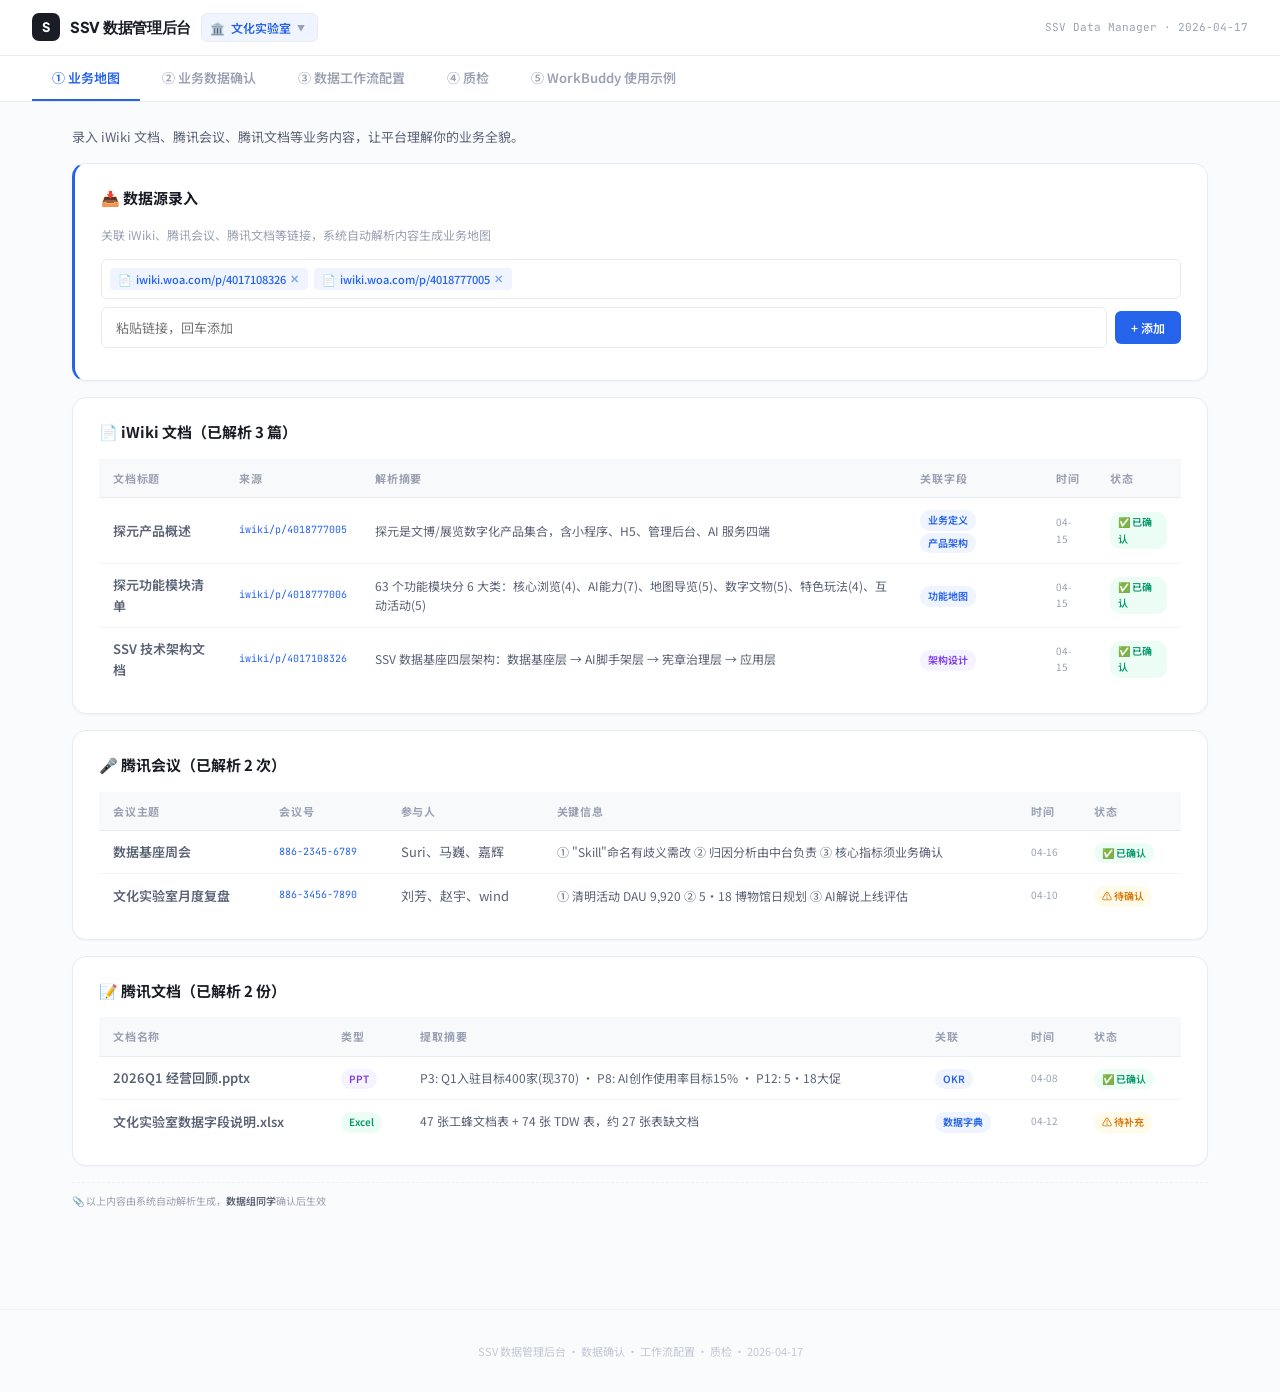
==== commit be77c0e5: "feat: 增加实验室下拉切换（文化实验室可用，其他待上线）" ====
--- a/index.html
+++ b/index.html
@@ -33,6 +33,18 @@
 .nav-title{font-size:15px;font-weight:800;color:var(--ink);font-family:var(--fh);letter-spacing:-.3px}
 .nav-desc{font-size:11px;color:var(--ink3);margin-left:12px}
 .nav-right{font-size:11px;color:var(--ink3);font-family:var(--fm)}
+/* Lab Switcher */
+.lab-switch{position:relative;display:inline-flex;align-items:center;gap:6px;padding:4px 12px 4px 8px;border:1px solid var(--bd);border-radius:var(--r-sm);cursor:pointer;font-size:12px;font-weight:600;color:var(--blue);background:var(--blue-bg);transition:.15s;user-select:none}
+.lab-switch:hover{border-color:var(--blue);box-shadow:0 2px 8px rgba(37,99,235,.1)}
+.lab-switch .arrow{font-size:8px;color:var(--ink3);transition:.2s}
+.lab-switch.open .arrow{transform:rotate(180deg)}
+.lab-menu{display:none;position:absolute;top:calc(100% + 6px);left:0;z-index:200;width:240px;background:var(--white);border:1px solid var(--bd);border-radius:var(--r-md);box-shadow:var(--sh-lg);padding:6px;overflow:hidden}
+.lab-switch.open .lab-menu{display:block}
+.lab-opt{display:flex;align-items:center;gap:8px;padding:8px 12px;border-radius:var(--r-sm);font-size:13px;font-weight:500;color:var(--ink2);cursor:pointer;transition:.1s}
+.lab-opt:hover{background:var(--bg-hover)}
+.lab-opt.active{background:var(--blue-bg);color:var(--blue);font-weight:600}
+.lab-opt .lab-badge{margin-left:auto;font-size:9px;padding:1px 6px;border-radius:10px;background:var(--bg);color:var(--ink4);font-weight:600}
+.lab-opt.active .lab-badge{display:none}
 
 /* TABS */
 .tab-bar{display:flex;gap:2px;border-bottom:1px solid var(--bd);padding:0 32px;background:var(--white)}
@@ -142,7 +154,19 @@
   <div class="nav-brand">
     <div class="nav-logo">S</div>
     <span class="nav-title">SSV 数据管理后台</span>
-    <span class="nav-desc">数据确认 · 工作流配置 · 质检管理</span>
+    <div class="lab-switch" id="labSwitch" onclick="this.classList.toggle('open')">
+      <span>🏛️</span>
+      <span id="labCurrent">文化实验室</span>
+      <span class="arrow">▼</span>
+      <div class="lab-menu" onclick="event.stopPropagation()">
+        <div class="lab-opt" onclick="switchLab('gongyipingtai','💚','公益平台')"><span>💚</span> 公益平台 <span class="lab-badge">待上线</span></div>
+        <div class="lab-opt" onclick="switchLab('jiaoyu','📚','教育实验室')"><span>📚</span> 教育实验室 <span class="lab-badge">待上线</span></div>
+        <div class="lab-opt active" onclick="switchLab('wenhua','🏛️','文化实验室')"><span>🏛️</span> 文化实验室</div>
+        <div class="lab-opt" onclick="switchLab('shiguang','🕰️','时光实验室')"><span>🕰️</span> 时光实验室 <span class="lab-badge">待上线</span></div>
+        <div class="lab-opt" onclick="switchLab('xinjishi','🔬','新基石')"><span>🔬</span> 新基石 <span class="lab-badge">待上线</span></div>
+        <div class="lab-opt" onclick="switchLab('jishu','⚙️','技术架构部')"><span>⚙️</span> 技术架构部 <span class="lab-badge">待上线</span></div>
+      </div>
+    </div>
   </div>
   <div class="nav-right">SSV Data Manager · 2026-04-17</div>
 </nav>
@@ -1059,6 +1083,21 @@
 function addLink(){var v=document.getElementById('linkInput').value.trim();if(!v)return;var t=document.createElement('div');t.className='tag-chip';t.innerHTML='<span>📄</span> '+v+' <span class="x" onclick="this.parentElement.remove()">✕</span>';document.getElementById('linkTags').appendChild(t);document.getElementById('linkInput').value='';}
 function tog(el){var ul=el.parentElement.querySelector(':scope > ul');if(ul){ul.style.display=ul.style.display==='none'?'block':'none';el.textContent=ul.style.display==='none'?'▶':'▼';}}
 function togC(el){if(el.classList.contains('core')){el.classList.remove('core');el.classList.add('normal');var d=el.querySelector('.dot');if(d)d.className='dot dot-x';}else{el.classList.remove('normal');el.classList.add('core');var d=el.querySelector('.dot');if(d)d.className='dot dot-g';}}
+function switchLab(id,emoji,name){
+var sw=document.getElementById('labSwitch');
+sw.classList.remove('open');
+if(id!=='wenhua'){
+var mask=document.createElement('div');
+mask.style.cssText='position:fixed;top:0;left:0;right:0;bottom:0;background:rgba(0,0,0,.3);z-index:500;display:flex;align-items:center;justify-content:center';
+mask.innerHTML='<div style="background:#fff;border-radius:14px;padding:32px 40px;text-align:center;box-shadow:0 8px 30px rgba(0,0,0,.15);max-width:360px"><div style="font-size:36px;margin-bottom:12px">🚧</div><div style="font-size:16px;font-weight:700;margin-bottom:6px">'+emoji+' '+name+'</div><div style="font-size:13px;color:#5a6275;margin-bottom:16px">该实验室数据管理功能正在建设中，敬请期待</div><button onclick="this.closest(\'div[style]\').remove()" style="padding:8px 24px;border-radius:6px;border:none;background:#2563eb;color:#fff;font-size:13px;font-weight:600;cursor:pointer">我知道了</button></div>';
+document.body.appendChild(mask);
+return;
+}
+document.querySelectorAll('.lab-opt').forEach(function(o){o.classList.remove('active')});
+event.target.closest('.lab-opt').classList.add('active');
+document.getElementById('labCurrent').textContent=name;
+}
+document.addEventListener('click',function(e){var sw=document.getElementById('labSwitch');if(sw&&!sw.contains(e.target))sw.classList.remove('open');});
 </script>
 </body>
 </html>
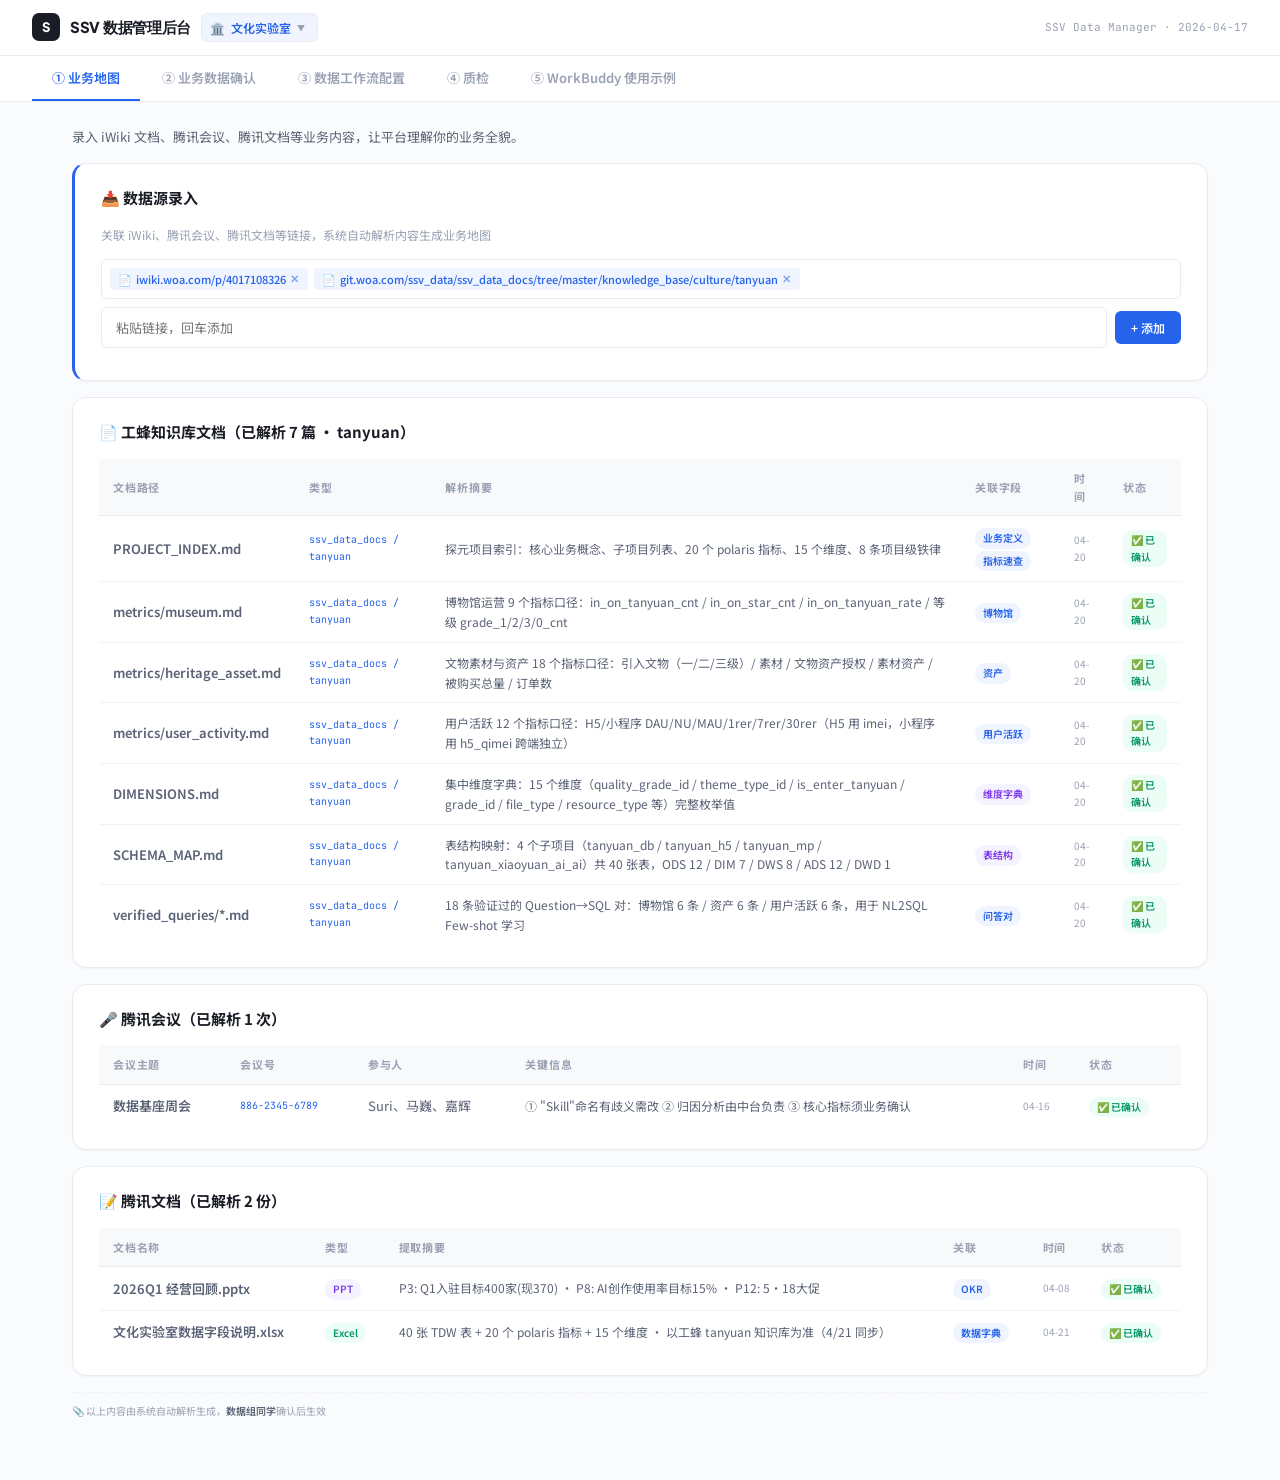
==== commit 5f5c3bbe: "feat: 4/21 基于工蜂 tanyuan 知识库全面更新口径 - 数据值更新为 04-20 真实数据（小程序DAU 532, 入驻370, 文物5731, 资产9843等） - 删除虚构 A3 " ====
--- a/index.html
+++ b/index.html
@@ -192,7 +192,7 @@
 <p style="font-size:12px;color:var(--ink3);margin-bottom:14px">关联 iWiki、腾讯会议、腾讯文档等链接，系统自动解析内容生成业务地图</p>
 <div class="tag-input" id="linkTags">
 <div class="tag-chip"><span>📄</span> iwiki.woa.com/p/4017108326 <span class="x" onclick="this.parentElement.remove()">✕</span></div>
-<div class="tag-chip"><span>📄</span> iwiki.woa.com/p/4018777005 <span class="x" onclick="this.parentElement.remove()">✕</span></div>
+<div class="tag-chip"><span>📄</span> git.woa.com/ssv_data/ssv_data_docs/tree/master/knowledge_base/culture/tanyuan <span class="x" onclick="this.parentElement.remove()">✕</span></div>
 </div>
 <div class="input-row" style="margin-top:8px">
 <input class="input" id="linkInput" placeholder="粘贴链接，回车添加" style="flex:1" onkeydown="if(event.key==='Enter')addLink()">
@@ -201,24 +201,27 @@
 </div>
 
 <div class="card">
-<div class="card-title">📄 iWiki 文档（已解析 3 篇）</div>
+<div class="card-title">📄 工蜂知识库文档（已解析 7 篇 · tanyuan）</div>
 <table>
-<thead><tr><th>文档标题</th><th>来源</th><th>解析摘要</th><th>关联字段</th><th>时间</th><th>状态</th></tr></thead>
+<thead><tr><th>文档路径</th><th>类型</th><th>解析摘要</th><th>关联字段</th><th>时间</th><th>状态</th></tr></thead>
 <tbody>
-<tr><td style="font-weight:600">探元产品概述</td><td class="mono" style="font-size:10px">iwiki/p/4018777005</td><td style="font-size:12px">探元是文博/展览数字化产品集合，含小程序、H5、管理后台、AI 服务四端</td><td><span class="tag tag-blue">业务定义</span> <span class="tag tag-blue">产品架构</span></td><td style="font-size:10px;color:var(--ink3)">04-15</td><td><span class="tag tag-green">✅ 已确认</span></td></tr>
-<tr><td style="font-weight:600">探元功能模块清单</td><td class="mono" style="font-size:10px">iwiki/p/4018777006</td><td style="font-size:12px">63 个功能模块分 6 大类：核心浏览(4)、AI能力(7)、地图导览(5)、数字文物(5)、特色玩法(4)、互动活动(5)</td><td><span class="tag tag-blue">功能地图</span></td><td style="font-size:10px;color:var(--ink3)">04-15</td><td><span class="tag tag-green">✅ 已确认</span></td></tr>
-<tr><td style="font-weight:600">SSV 技术架构文档</td><td class="mono" style="font-size:10px">iwiki/p/4017108326</td><td style="font-size:12px">SSV 数据基座四层架构：数据基座层 → AI脚手架层 → 宪章治理层 → 应用层</td><td><span class="tag tag-violet">架构设计</span></td><td style="font-size:10px;color:var(--ink3)">04-15</td><td><span class="tag tag-green">✅ 已确认</span></td></tr>
+<tr><td style="font-weight:600">PROJECT_INDEX.md</td><td class="mono" style="font-size:10px">ssv_data_docs / tanyuan</td><td style="font-size:12px">探元项目索引：核心业务概念、子项目列表、20 个 polaris 指标、15 个维度、8 条项目级铁律</td><td><span class="tag tag-blue">业务定义</span> <span class="tag tag-blue">指标速查</span></td><td style="font-size:10px;color:var(--ink3)">04-20</td><td><span class="tag tag-green">✅ 已确认</span></td></tr>
+<tr><td style="font-weight:600">metrics/museum.md</td><td class="mono" style="font-size:10px">ssv_data_docs / tanyuan</td><td style="font-size:12px">博物馆运营 9 个指标口径：in_on_tanyuan_cnt / in_on_star_cnt / in_on_tanyuan_rate / 等级 grade_1/2/3/0_cnt</td><td><span class="tag tag-blue">博物馆</span></td><td style="font-size:10px;color:var(--ink3)">04-20</td><td><span class="tag tag-green">✅ 已确认</span></td></tr>
+<tr><td style="font-weight:600">metrics/heritage_asset.md</td><td class="mono" style="font-size:10px">ssv_data_docs / tanyuan</td><td style="font-size:12px">文物素材与资产 18 个指标口径：引入文物（一/二/三级）/ 素材 / 文物资产授权 / 素材资产 / 被购买总量 / 订单数</td><td><span class="tag tag-blue">资产</span></td><td style="font-size:10px;color:var(--ink3)">04-20</td><td><span class="tag tag-green">✅ 已确认</span></td></tr>
+<tr><td style="font-weight:600">metrics/user_activity.md</td><td class="mono" style="font-size:10px">ssv_data_docs / tanyuan</td><td style="font-size:12px">用户活跃 12 个指标口径：H5/小程序 DAU/NU/MAU/1rer/7rer/30rer（H5 用 imei，小程序用 h5_qimei 跨端独立）</td><td><span class="tag tag-blue">用户活跃</span></td><td style="font-size:10px;color:var(--ink3)">04-20</td><td><span class="tag tag-green">✅ 已确认</span></td></tr>
+<tr><td style="font-weight:600">DIMENSIONS.md</td><td class="mono" style="font-size:10px">ssv_data_docs / tanyuan</td><td style="font-size:12px">集中维度字典：15 个维度（quality_grade_id / theme_type_id / is_enter_tanyuan / grade_id / file_type / resource_type 等）完整枚举值</td><td><span class="tag tag-violet">维度字典</span></td><td style="font-size:10px;color:var(--ink3)">04-20</td><td><span class="tag tag-green">✅ 已确认</span></td></tr>
+<tr><td style="font-weight:600">SCHEMA_MAP.md</td><td class="mono" style="font-size:10px">ssv_data_docs / tanyuan</td><td style="font-size:12px">表结构映射：4 个子项目（tanyuan_db / tanyuan_h5 / tanyuan_mp / tanyuan_xiaoyuan_ai_ai）共 40 张表，ODS 12 / DIM 7 / DWS 8 / ADS 12 / DWD 1</td><td><span class="tag tag-violet">表结构</span></td><td style="font-size:10px;color:var(--ink3)">04-20</td><td><span class="tag tag-green">✅ 已确认</span></td></tr>
+<tr><td style="font-weight:600">verified_queries/*.md</td><td class="mono" style="font-size:10px">ssv_data_docs / tanyuan</td><td style="font-size:12px">18 条验证过的 Question→SQL 对：博物馆 6 条 / 资产 6 条 / 用户活跃 6 条，用于 NL2SQL Few-shot 学习</td><td><span class="tag tag-blue">问答对</span></td><td style="font-size:10px;color:var(--ink3)">04-20</td><td><span class="tag tag-green">✅ 已确认</span></td></tr>
 </tbody>
 </table>
 </div>
 
 <div class="card">
-<div class="card-title">🎤 腾讯会议（已解析 2 次）</div>
+<div class="card-title">🎤 腾讯会议（已解析 1 次）</div>
 <table>
 <thead><tr><th>会议主题</th><th>会议号</th><th>参与人</th><th>关键信息</th><th>时间</th><th>状态</th></tr></thead>
 <tbody>
 <tr><td style="font-weight:600">数据基座周会</td><td class="mono" style="font-size:10px">886-2345-6789</td><td>Suri、马巍、嘉辉</td><td style="font-size:12px">① "Skill"命名有歧义需改 ② 归因分析由中台负责 ③ 核心指标须业务确认</td><td style="font-size:10px;color:var(--ink3)">04-16</td><td><span class="tag tag-green">✅ 已确认</span></td></tr>
-<tr><td style="font-weight:600">文化实验室月度复盘</td><td class="mono" style="font-size:10px">886-3456-7890</td><td>刘芳、赵宇、wind</td><td style="font-size:12px">① 清明活动 DAU 9,920 ② 5·18 博物馆日规划 ③ AI解说上线评估</td><td style="font-size:10px;color:var(--ink3)">04-10</td><td><span class="tag tag-amber">⚠️ 待确认</span></td></tr>
 </tbody>
 </table>
 </div>
@@ -229,7 +232,7 @@
 <thead><tr><th>文档名称</th><th>类型</th><th>提取摘要</th><th>关联</th><th>时间</th><th>状态</th></tr></thead>
 <tbody>
 <tr><td style="font-weight:600">2026Q1 经营回顾.pptx</td><td><span class="tag tag-violet">PPT</span></td><td style="font-size:12px">P3: Q1入驻目标400家(现370) · P8: AI创作使用率目标15% · P12: 5·18大促</td><td><span class="tag tag-blue">OKR</span></td><td style="font-size:10px;color:var(--ink3)">04-08</td><td><span class="tag tag-green">✅ 已确认</span></td></tr>
-<tr><td style="font-weight:600">文化实验室数据字段说明.xlsx</td><td><span class="tag tag-green">Excel</span></td><td style="font-size:12px">47 张工蜂文档表 + 74 张 TDW 表，约 27 张表缺文档</td><td><span class="tag tag-blue">数据字典</span></td><td style="font-size:10px;color:var(--ink3)">04-12</td><td><span class="tag tag-amber">⚠️ 待补充</span></td></tr>
+<tr><td style="font-weight:600">文化实验室数据字段说明.xlsx</td><td><span class="tag tag-green">Excel</span></td><td style="font-size:12px">40 张 TDW 表 + 20 个 polaris 指标 + 15 个维度 · 以工蜂 tanyuan 知识库为准（4/21 同步）</td><td><span class="tag tag-blue">数据字典</span></td><td style="font-size:10px;color:var(--ink3)">04-21</td><td><span class="tag tag-green">✅ 已确认</span></td></tr>
 </tbody>
 </table>
 </div>
@@ -247,62 +250,105 @@
 <div class="card-title">📊 核心数据看板编辑器</div>
 <p style="font-size:12px;color:var(--ink3);margin-bottom:16px">配置老板看板展示哪些核心指标。点击指标卡展开口径详情。</p>
 
-<!-- 指标1: 探元 DAU -->
+<!-- 指标1: 小程序 DAU -->
 <div style="background:var(--white);border:1px solid var(--bd);border-radius:var(--r-md);margin-bottom:12px;overflow:hidden">
 <div style="padding:14px 18px;display:flex;align-items:center;gap:12px;cursor:pointer" onclick="this.nextElementSibling.style.display=this.nextElementSibling.style.display==='none'?'block':'none';this.querySelector('.arrow').textContent=this.nextElementSibling.style.display==='none'?'▶':'▼'">
 <span style="color:var(--ink4);cursor:grab">⠿</span>
-<div style="flex:1"><div style="font-size:14px;font-weight:700">📱 探元小程序 DAU</div><div style="font-size:11px;color:var(--ink3)">每日有页面访问行为的去重用户数</div></div>
+<div style="flex:1"><div style="font-size:14px;font-weight:700">📱 小程序端 DAU <code style="font-size:10px;background:var(--bg);color:var(--ink3);padding:1px 6px;border-radius:3px;font-family:var(--fm);margin-left:4px">in_mp_dau</code></div><div style="font-size:11px;color:var(--ink3)">探元小程序当日活跃的去重 h5_qimei 数量 · <span style="color:var(--green);font-weight:600">4月21日确认</span></div></div>
 <span class="tag tag-green">核心</span>
 <select style="font-size:10px;padding:2px 6px;border-radius:4px;border:1px solid var(--bd)" onclick="event.stopPropagation()"><option>折线图</option><option>数值卡片</option><option>柱状图</option></select>
 <span class="arrow" style="color:var(--ink3);font-size:10px">▶</span>
 </div>
 <div style="display:none;border-top:1px solid var(--bd-light);padding:18px;background:var(--bg-subtle)">
-<!-- 口径体系图 -->
 <div style="display:grid;grid-template-columns:1fr 1fr;gap:16px;margin-bottom:14px">
 <div>
 <div style="font-size:11px;font-weight:700;color:var(--blue);margin-bottom:8px;text-transform:uppercase;letter-spacing:.8px">📐 口径定义</div>
 <table style="font-size:12px">
-<tr><td style="font-weight:600;width:100px;color:var(--ink2)">指标名称</td><td>探元小程序 DAU</td></tr>
-<tr><td style="font-weight:600;color:var(--ink2)">计算逻辑</td><td><code style="background:var(--blue-bg);padding:2px 6px;border-radius:3px;font-family:var(--fm);font-size:11px">COUNT(*) FROM dws_tanyuan_mp_page_aggr_d_zl WHERE imp_date = ?</code></td></tr>
-<tr><td style="font-weight:600;color:var(--ink2)">去重字段</td><td><code style="background:var(--bg);padding:2px 6px;border-radius:3px;font-family:var(--fm);font-size:11px">h5_qimei</code>（设备维度）</td></tr>
-<tr><td style="font-weight:600;color:var(--ink2)">数据粒度</td><td>日级（imp_date，格式 YYYYMMDD）</td></tr>
-<tr><td style="font-weight:600;color:var(--ink2)">来源表</td><td><code style="background:var(--bg);padding:2px 6px;border-radius:3px;font-family:var(--fm);font-size:11px">dws_tanyuan_mp_page_aggr_d_zl</code></td></tr>
-<tr><td style="font-weight:600;color:var(--ink2)">数据层级</td><td>DWS（汇总层）</td></tr>
+<tr><td style="font-weight:600;width:100px;color:var(--ink2)">指标 ID</td><td><code style="font-family:var(--fm);font-size:11px">in_mp_dau</code> · polaris 北极星</td></tr>
+<tr><td style="font-weight:600;color:var(--ink2)">计算逻辑</td><td><code style="background:var(--blue-bg);padding:2px 6px;border-radius:3px;font-family:var(--fm);font-size:11px">COUNT(DISTINCT h5_qimei)</code></td></tr>
+<tr><td style="font-weight:600;color:var(--ink2)">去重字段</td><td><code style="background:var(--bg);padding:2px 6px;border-radius:3px;font-family:var(--fm);font-size:11px">h5_qimei</code></td></tr>
+<tr><td style="font-weight:600;color:var(--ink2)">主表</td><td><code style="background:var(--bg);padding:2px 6px;border-radius:3px;font-family:var(--fm);font-size:10px">dws_tanyuan_mp_party_act_h5_qimei_d_zl</code></td></tr>
+<tr><td style="font-weight:600;color:var(--ink2)">ADS 基准表</td><td><code style="background:var(--bg);padding:2px 6px;border-radius:3px;font-family:var(--fm);font-size:10px">ads_tanyuan_mp_party_core_h5_qimei_d_zl</code></td></tr>
+<tr><td style="font-weight:600;color:var(--ink2)">数据层级</td><td>DWS（汇总层，日增量）</td></tr>
+<tr><td style="font-weight:600;color:var(--ink2)">负责人</td><td>patricksong</td></tr>
 </table>
 </div>
 <div>
 <div style="font-size:11px;font-weight:700;color:var(--green);margin-bottom:8px;text-transform:uppercase;letter-spacing:.8px">📊 指标体系</div>
 <div style="background:var(--white);border:1px solid var(--bd);border-radius:var(--r-sm);padding:12px;font-size:12px">
-<div style="text-align:center;padding:8px;background:var(--blue-bg);border-radius:var(--r-sm);font-weight:700;color:var(--blue);margin-bottom:8px">探元 DAU</div>
-<div style="display:flex;justify-content:center;color:var(--ink4);font-size:10px;margin-bottom:6px">┌────────┼────────┐</div>
+<div style="text-align:center;padding:8px;background:var(--blue-bg);border-radius:var(--r-sm);font-weight:700;color:var(--blue);margin-bottom:8px">小程序 DAU 532（04-17 最新）</div>
 <div style="display:grid;grid-template-columns:1fr 1fr 1fr;gap:6px;text-align:center">
-<div style="padding:6px;background:var(--green-bg);border-radius:4px;font-size:10px;color:var(--green)">按省份<br>GROUP BY province</div>
-<div style="padding:6px;background:var(--amber-bg);border-radius:4px;font-size:10px;color:var(--amber)">按页面<br>GROUP BY pgid</div>
-<div style="padding:6px;background:var(--violet-bg);border-radius:4px;font-size:10px;color:var(--violet)">新增/回访<br>首次日期比对</div>
-</div>
-<div style="margin-top:8px;font-size:10px;color:var(--ink3);text-align:center">↓ 下钻维度 ↓</div>
-<div style="display:grid;grid-template-columns:1fr 1fr;gap:6px;margin-top:6px;text-align:center">
-<div style="padding:4px;background:var(--bg);border-radius:4px;font-size:9px;color:var(--ink3)">AI 功能 UV / DAU</div>
-<div style="padding:4px;background:var(--bg);border-radius:4px;font-size:9px;color:var(--ink3)">异常监控 checker</div>
-</div>
+<div style="padding:6px;background:var(--green-bg);border-radius:4px;font-size:10px;color:var(--green)">in_mp_nu<br>日新增 435</div>
+<div style="padding:6px;background:var(--amber-bg);border-radius:4px;font-size:10px;color:var(--amber)">in_mp_mau<br>30天月活 17,036</div>
+<div style="padding:6px;background:var(--violet-bg);border-radius:4px;font-size:10px;color:var(--violet)">in_mp_1rer<br>次日留存</div>
+</div>
+<div style="margin-top:8px;font-size:10px;color:var(--ink3);text-align:center">⚠️ h5_qimei 与 H5 端 imei 完全独立，不能跨端合并去重</div>
 </div>
 </div>
 </div>
 <div style="display:flex;gap:8px;align-items:center">
 <span style="font-size:11px;color:var(--ink3)">确认状态：</span>
-<select style="font-size:11px;padding:3px 8px;border-radius:4px;border:1px solid var(--bd)"><option>✅ 已确认</option><option>⚠️ 待确认</option><option>❌ 需调整</option></select>
+<select style="font-size:11px;padding:3px 8px;border-radius:4px;border:1px solid var(--bd)"><option selected>✅ 已确认（4/21）</option><option>⚠️ 待确认</option></select>
 <span style="font-size:11px;color:var(--ink3);margin-left:auto">确认人：</span>
-<input class="input" style="width:120px;padding:4px 8px;font-size:11px" placeholder="如：刘芳" value="刘芳">
+<input class="input" style="width:120px;padding:4px 8px;font-size:11px" value="patricksong">
 <button class="btn btn-primary btn-sm">💾 保存口径</button>
 </div>
 </div>
 </div>
 
-<!-- 指标2: 已入驻博物馆数 -->
+<!-- 指标2: H5官网 DAU（新增） -->
 <div style="background:var(--white);border:1px solid var(--bd);border-radius:var(--r-md);margin-bottom:12px;overflow:hidden">
 <div style="padding:14px 18px;display:flex;align-items:center;gap:12px;cursor:pointer" onclick="this.nextElementSibling.style.display=this.nextElementSibling.style.display==='none'?'block':'none';this.querySelector('.arrow').textContent=this.nextElementSibling.style.display==='none'?'▶':'▼'">
 <span style="color:var(--ink4);cursor:grab">⠿</span>
-<div style="flex:1"><div style="font-size:14px;font-weight:700">🏛️ 已入驻博物馆数</div><div style="font-size:11px;color:var(--ink3)">"已入驻"状态的全国博物馆总数</div></div>
+<div style="flex:1"><div style="font-size:14px;font-weight:700">💻 H5 官网 DAU <code style="font-size:10px;background:var(--bg);color:var(--ink3);padding:1px 6px;border-radius:3px;font-family:var(--fm);margin-left:4px">in_h5_dau</code></div><div style="font-size:11px;color:var(--ink3)">探元 H5 官网当日活跃的去重 imei 数量 · <span style="color:var(--green);font-weight:600">4月21日确认</span></div></div>
+<span class="tag tag-green">核心</span>
+<select style="font-size:10px;padding:2px 6px;border-radius:4px;border:1px solid var(--bd)" onclick="event.stopPropagation()"><option>折线图</option><option>数值卡片</option></select>
+<span class="arrow" style="color:var(--ink3);font-size:10px">▶</span>
+</div>
+<div style="display:none;border-top:1px solid var(--bd-light);padding:18px;background:var(--bg-subtle)">
+<div style="display:grid;grid-template-columns:1fr 1fr;gap:16px;margin-bottom:14px">
+<div>
+<div style="font-size:11px;font-weight:700;color:var(--blue);margin-bottom:8px;text-transform:uppercase;letter-spacing:.8px">📐 口径定义</div>
+<table style="font-size:12px">
+<tr><td style="font-weight:600;width:100px;color:var(--ink2)">指标 ID</td><td><code style="font-family:var(--fm);font-size:11px">in_h5_dau</code> · polaris 北极星</td></tr>
+<tr><td style="font-weight:600;color:var(--ink2)">计算逻辑</td><td><code style="background:var(--blue-bg);padding:2px 6px;border-radius:3px;font-family:var(--fm);font-size:11px">COUNT(DISTINCT imei)</code></td></tr>
+<tr><td style="font-weight:600;color:var(--ink2)">去重字段</td><td><code style="background:var(--bg);padding:2px 6px;border-radius:3px;font-family:var(--fm);font-size:11px">imei</code></td></tr>
+<tr><td style="font-weight:600;color:var(--ink2)">主表</td><td><code style="background:var(--bg);padding:2px 6px;border-radius:3px;font-family:var(--fm);font-size:10px">dws_cltr_tanyuan_h5_party_act_imei_d_zl</code></td></tr>
+<tr><td style="font-weight:600;color:var(--ink2)">ADS 基准表</td><td><code style="background:var(--bg);padding:2px 6px;border-radius:3px;font-family:var(--fm);font-size:10px">ads_cltr_tanyuan_h5_party_core_imei_d_zl</code></td></tr>
+<tr><td style="font-weight:600;color:var(--ink2)">负责人</td><td>patricksong</td></tr>
+</table>
+</div>
+<div>
+<div style="font-size:11px;font-weight:700;color:var(--green);margin-bottom:8px;text-transform:uppercase;letter-spacing:.8px">📊 指标体系</div>
+<div style="background:var(--white);border:1px solid var(--bd);border-radius:var(--r-sm);padding:12px;font-size:12px">
+<div style="text-align:center;padding:8px;background:var(--blue-bg);border-radius:var(--r-sm);font-weight:700;color:var(--blue);margin-bottom:8px">H5 DAU 380（04-20 最新，去重 imei）</div>
+<div style="display:grid;grid-template-columns:1fr 1fr;gap:6px;text-align:center">
+<div style="padding:6px;background:var(--green-bg);border-radius:4px;font-size:10px;color:var(--green)">in_h5_nu<br>新增 664</div>
+<div style="padding:6px;background:var(--amber-bg);border-radius:4px;font-size:10px;color:var(--amber)">in_h5_mau<br>月活 10,002</div>
+</div>
+<div style="display:grid;grid-template-columns:1fr 1fr 1fr;gap:6px;margin-top:6px;text-align:center">
+<div style="padding:4px;background:var(--violet-bg);border-radius:4px;font-size:9px;color:var(--violet)">1rer 次留</div>
+<div style="padding:4px;background:var(--violet-bg);border-radius:4px;font-size:9px;color:var(--violet)">7rer 周留</div>
+<div style="padding:4px;background:var(--bg);border-radius:4px;font-size:9px;color:var(--ink3)">30rer 月留</div>
+</div>
+</div>
+</div>
+</div>
+<div style="display:flex;gap:8px;align-items:center">
+<span style="font-size:11px;color:var(--ink3)">确认状态：</span>
+<select style="font-size:11px;padding:3px 8px;border-radius:4px;border:1px solid var(--bd)"><option selected>✅ 已确认（4/21）</option></select>
+<span style="font-size:11px;color:var(--ink3);margin-left:auto">确认人：</span>
+<input class="input" style="width:120px;padding:4px 8px;font-size:11px" value="patricksong">
+<button class="btn btn-primary btn-sm">💾 保存口径</button>
+</div>
+</div>
+</div>
+
+<!-- 指标3: 已入驻博物馆数 -->
+<div style="background:var(--white);border:1px solid var(--bd);border-radius:var(--r-md);margin-bottom:12px;overflow:hidden">
+<div style="padding:14px 18px;display:flex;align-items:center;gap:12px;cursor:pointer" onclick="this.nextElementSibling.style.display=this.nextElementSibling.style.display==='none'?'block':'none';this.querySelector('.arrow').textContent=this.nextElementSibling.style.display==='none'?'▶':'▼'">
+<span style="color:var(--ink4);cursor:grab">⠿</span>
+<div style="flex:1"><div style="font-size:14px;font-weight:700">🏛️ 已入驻博物馆数 <code style="font-size:10px;background:var(--bg);color:var(--ink3);padding:1px 6px;border-radius:3px;font-family:var(--fm);margin-left:4px">in_on_tanyuan_cnt</code></div><div style="font-size:11px;color:var(--ink3)">已入驻探元平台的博物馆数量 · <span style="color:var(--green);font-weight:600">4月21日确认</span></div></div>
 <span class="tag tag-green">核心</span>
 <select style="font-size:10px;padding:2px 6px;border-radius:4px;border:1px solid var(--bd)" onclick="event.stopPropagation()"><option>数值卡片</option><option>折线图</option></select>
 <span class="arrow" style="color:var(--ink3);font-size:10px">▶</span>
@@ -312,45 +358,46 @@
 <div>
 <div style="font-size:11px;font-weight:700;color:var(--blue);margin-bottom:8px;text-transform:uppercase;letter-spacing:.8px">📐 口径定义</div>
 <table style="font-size:12px">
-<tr><td style="font-weight:600;width:100px;color:var(--ink2)">指标名称</td><td>已入驻博物馆数</td></tr>
-<tr><td style="font-weight:600;color:var(--ink2)">计算逻辑</td><td><code style="background:var(--blue-bg);padding:2px 6px;border-radius:3px;font-family:var(--fm);font-size:11px">直取 in_on_tanyuan_cnt</code></td></tr>
-<tr><td style="font-weight:600;color:var(--ink2)">分母</td><td>全国博物馆总数 6,639（<code style="font-family:var(--fm);font-size:11px">all_museum_cnt</code>）</td></tr>
-<tr><td style="font-weight:600;color:var(--ink2)">来源表</td><td><code style="background:var(--bg);padding:2px 6px;border-radius:3px;font-family:var(--fm);font-size:11px">ads_tanyuan_museum_indices_d_ql</code></td></tr>
-<tr><td style="font-weight:600;color:var(--ink2)">数据层级</td><td>ADS（应用层，日全量快照）</td></tr>
+<tr><td style="font-weight:600;width:100px;color:var(--ink2)">指标 ID</td><td><code style="font-family:var(--fm);font-size:11px">in_on_tanyuan_cnt</code> · polaris</td></tr>
+<tr><td style="font-weight:600;color:var(--ink2)">计算逻辑</td><td><code style="background:var(--blue-bg);padding:2px 6px;border-radius:3px;font-family:var(--fm);font-size:11px">COUNT(IF(is_enter_tanyuan = 1, 1, NULL))</code></td></tr>
+<tr><td style="font-weight:600;color:var(--ink2)">主表</td><td><code style="background:var(--bg);padding:2px 6px;border-radius:3px;font-family:var(--fm);font-size:10px">dim_tanyuan_nationwide_museum_d_ql</code></td></tr>
+<tr><td style="font-weight:600;color:var(--ink2)">ADS 基准表</td><td><code style="background:var(--bg);padding:2px 6px;border-radius:3px;font-family:var(--fm);font-size:10px">ads_tanyuan_museum_indices_d_ql</code></td></tr>
+<tr><td style="font-weight:600;color:var(--ink2)">分母</td><td>全国博物馆总数 6,639</td></tr>
+<tr><td style="font-weight:600;color:var(--ink2)">负责人</td><td>patricksong</td></tr>
 </table>
 </div>
 <div>
 <div style="font-size:11px;font-weight:700;color:var(--green);margin-bottom:8px;text-transform:uppercase;letter-spacing:.8px">📊 指标体系</div>
 <div style="background:var(--white);border:1px solid var(--bd);border-radius:var(--r-sm);padding:12px;font-size:12px">
-<div style="text-align:center;padding:8px;background:var(--blue-bg);border-radius:var(--r-sm);font-weight:700;color:var(--blue);margin-bottom:8px">入驻博物馆 370 / 6,639</div>
+<div style="text-align:center;padding:8px;background:var(--blue-bg);border-radius:var(--r-sm);font-weight:700;color:var(--blue);margin-bottom:8px">入驻博物馆 370 / 6,639（5.6%）</div>
 <div style="display:grid;grid-template-columns:1fr 1fr;gap:6px;text-align:center">
-<div style="padding:6px;background:var(--green-bg);border-radius:4px;font-size:10px;color:var(--green)">按主题类型<br>theme_1~5_cnt</div>
-<div style="padding:6px;background:var(--amber-bg);border-radius:4px;font-size:10px;color:var(--amber)">繁星计划<br>in_on_star_cnt</div>
+<div style="padding:6px;background:var(--green-bg);border-radius:4px;font-size:10px;color:var(--green)">主题 theme_type_id<br>历史/艺术/考古等7类</div>
+<div style="padding:6px;background:var(--amber-bg);border-radius:4px;font-size:10px;color:var(--amber)">繁星 in_on_star_cnt<br>260（占70.3%）</div>
 </div>
 <div style="display:grid;grid-template-columns:1fr 1fr;gap:6px;margin-top:6px;text-align:center">
-<div style="padding:4px;background:var(--bg);border-radius:4px;font-size:9px;color:var(--ink3)">按等级 grade_*<br><span style="color:var(--red)">⚠️ 全为0</span></div>
-<div style="padding:4px;background:var(--bg);border-radius:4px;font-size:9px;color:var(--ink3)">按地区分布<br>area_distribution</div>
+<div style="padding:4px;background:var(--red-bg);border-radius:4px;font-size:9px;color:var(--red)">等级 grade_1/2/3_cnt<br>⚠️ 仍为 0，待修复</div>
+<div style="padding:4px;background:var(--bg);border-radius:4px;font-size:9px;color:var(--ink3)">地区 area_distribution<br>陕西80/山东57/湖北57</div>
 </div>
 </div>
 </div>
 </div>
 <div style="display:flex;gap:8px;align-items:center">
 <span style="font-size:11px;color:var(--ink3)">确认状态：</span>
-<select style="font-size:11px;padding:3px 8px;border-radius:4px;border:1px solid var(--bd)"><option>✅ 已确认</option><option>⚠️ 待确认</option></select>
+<select style="font-size:11px;padding:3px 8px;border-radius:4px;border:1px solid var(--bd)"><option selected>✅ 已确认（4/21）</option><option>⚠️ 待确认</option></select>
 <span style="font-size:11px;color:var(--ink3);margin-left:auto">确认人：</span>
-<input class="input" style="width:120px;padding:4px 8px;font-size:11px" value="赵宇">
+<input class="input" style="width:120px;padding:4px 8px;font-size:11px" value="patricksong">
 <button class="btn btn-primary btn-sm">💾 保存口径</button>
 </div>
 </div>
 </div>
 
-<!-- 指标3: 大甲骨 DAU -->
+<!-- 指标4: 引入文物数量（替代大甲骨） -->
 <div style="background:var(--white);border:1px solid var(--bd);border-radius:var(--r-md);margin-bottom:12px;overflow:hidden">
 <div style="padding:14px 18px;display:flex;align-items:center;gap:12px;cursor:pointer" onclick="this.nextElementSibling.style.display=this.nextElementSibling.style.display==='none'?'block':'none';this.querySelector('.arrow').textContent=this.nextElementSibling.style.display==='none'?'▶':'▼'">
 <span style="color:var(--ink4);cursor:grab">⠿</span>
-<div style="flex:1"><div style="font-size:14px;font-weight:700">🎮 大甲骨 DAU</div><div style="font-size:11px;color:var(--ink3)">大甲骨小程序每日去重活跃用户</div></div>
+<div style="flex:1"><div style="font-size:14px;font-weight:700">📜 引入文物数量 <code style="font-size:10px;background:var(--bg);color:var(--ink3);padding:1px 6px;border-radius:3px;font-family:var(--fm);margin-left:4px">in_heritage_cnt</code></div><div style="font-size:11px;color:var(--ink3)">已审核通过的文物总数量 · <span style="color:var(--green);font-weight:600">4月21日确认</span></div></div>
 <span class="tag tag-green">核心</span>
-<select style="font-size:10px;padding:2px 6px;border-radius:4px;border:1px solid var(--bd)" onclick="event.stopPropagation()"><option>折线图</option><option>数值卡片</option></select>
+<select style="font-size:10px;padding:2px 6px;border-radius:4px;border:1px solid var(--bd)" onclick="event.stopPropagation()"><option>数值卡片</option><option>折线图</option></select>
 <span class="arrow" style="color:var(--ink3);font-size:10px">▶</span>
 </div>
 <div style="display:none;border-top:1px solid var(--bd-light);padding:18px;background:var(--bg-subtle)">
@@ -358,29 +405,31 @@
 <div>
 <div style="font-size:11px;font-weight:700;color:var(--blue);margin-bottom:8px;text-transform:uppercase;letter-spacing:.8px">📐 口径定义</div>
 <table style="font-size:12px">
-<tr><td style="font-weight:600;width:100px;color:var(--ink2)">指标名称</td><td>大甲骨 DAU</td></tr>
-<tr><td style="font-weight:600;color:var(--ink2)">计算逻辑</td><td><code style="background:var(--blue-bg);padding:2px 6px;border-radius:3px;font-family:var(--fm);font-size:11px">COUNT(DISTINCT h5_qimei) FROM dws_great_oracle_mp_page_aggr_d_zl</code></td></tr>
-<tr><td style="font-weight:600;color:var(--ink2)">去重字段</td><td><code style="background:var(--bg);padding:2px 6px;border-radius:3px;font-family:var(--fm);font-size:11px">h5_qimei</code></td></tr>
-<tr><td style="font-weight:600;color:var(--ink2)">来源表</td><td><code style="background:var(--bg);padding:2px 6px;border-radius:3px;font-family:var(--fm);font-size:11px">dws_great_oracle_mp_page_aggr_d_zl</code></td></tr>
-<tr><td style="font-weight:600;color:var(--ink2)">数据层级</td><td>DWS（汇总层，日增量）</td></tr>
+<tr><td style="font-weight:600;width:100px;color:var(--ink2)">指标 ID</td><td><code style="font-family:var(--fm);font-size:11px">in_heritage_cnt</code> · polaris</td></tr>
+<tr><td style="font-weight:600;color:var(--ink2)">计算逻辑</td><td><code style="background:var(--blue-bg);padding:2px 6px;border-radius:3px;font-family:var(--fm);font-size:11px">COUNT(1)</code>（已过滤 del_flags=0 AND examine_status=2）</td></tr>
+<tr><td style="font-weight:600;color:var(--ink2)">主表</td><td><code style="background:var(--bg);padding:2px 6px;border-radius:3px;font-family:var(--fm);font-size:10px">dim_tanyuan_heritage_d_ql</code></td></tr>
+<tr><td style="font-weight:600;color:var(--ink2)">常用维度</td><td>文物等级 grade_id（1~3级/未定级/999其他）</td></tr>
+<tr><td style="font-weight:600;color:var(--ink2)">负责人</td><td>patricksong</td></tr>
 </table>
 </div>
 <div>
 <div style="font-size:11px;font-weight:700;color:var(--green);margin-bottom:8px;text-transform:uppercase;letter-spacing:.8px">📊 指标体系</div>
 <div style="background:var(--white);border:1px solid var(--bd);border-radius:var(--r-sm);padding:12px;font-size:12px">
-<div style="text-align:center;padding:8px;background:var(--green-bg);border-radius:var(--r-sm);font-weight:700;color:var(--green);margin-bottom:8px">大甲骨 DAU</div>
-<div style="display:grid;grid-template-columns:1fr 1fr;gap:6px;text-align:center">
-<div style="padding:6px;background:var(--blue-bg);border-radius:4px;font-size:10px;color:var(--blue)">按页面分布<br>GROUP BY pgid</div>
-<div style="padding:6px;background:var(--amber-bg);border-radius:4px;font-size:10px;color:var(--amber)">启动来源<br>GROUP BY lach_code</div>
-</div>
+<div style="text-align:center;padding:8px;background:var(--green-bg);border-radius:var(--r-sm);font-weight:700;color:var(--green);margin-bottom:8px">文物总数 5,731（04-20）</div>
+<div style="display:grid;grid-template-columns:1fr 1fr 1fr;gap:6px;text-align:center">
+<div style="padding:6px;background:var(--blue-bg);border-radius:4px;font-size:10px;color:var(--blue)">一级<br>1,577</div>
+<div style="padding:6px;background:var(--amber-bg);border-radius:4px;font-size:10px;color:var(--amber)">二级<br>1,153</div>
+<div style="padding:6px;background:var(--violet-bg);border-radius:4px;font-size:10px;color:var(--violet)">三级<br>1,376</div>
+</div>
+<div style="margin-top:6px;padding:4px;background:var(--bg);border-radius:4px;font-size:9px;color:var(--ink3);text-align:center">关联：文物资产 9,843（授权 7,003）· 被购买 118,263</div>
 </div>
 </div>
 </div>
 <div style="display:flex;gap:8px;align-items:center">
 <span style="font-size:11px;color:var(--ink3)">确认状态：</span>
-<select style="font-size:11px;padding:3px 8px;border-radius:4px;border:1px solid var(--bd)"><option>✅ 已确认</option><option>⚠️ 待确认</option></select>
+<select style="font-size:11px;padding:3px 8px;border-radius:4px;border:1px solid var(--bd)"><option selected>✅ 已确认（4/21）</option></select>
 <span style="font-size:11px;color:var(--ink3);margin-left:auto">确认人：</span>
-<input class="input" style="width:120px;padding:4px 8px;font-size:11px" value="wind">
+<input class="input" style="width:120px;padding:4px 8px;font-size:11px" value="patricksong">
 <button class="btn btn-primary btn-sm">💾 保存口径</button>
 </div>
 </div>
@@ -442,12 +491,14 @@
 <span class="dot dot-x"></span><span style="flex:1">数字文物资产数</span><code style="font-size:10px;color:var(--ink3);font-family:var(--fm)">dim_tanyuan_heritage</code><span class="tag tag-blue" style="font-size:9px">非核心</span></div>
 </div>
 
-<div style="font-size:10px;font-weight:700;color:var(--ink3);text-transform:uppercase;letter-spacing:.8px;margin-bottom:6px">A3 · 大甲骨</div>
+<div style="font-size:10px;font-weight:700;color:var(--ink3);text-transform:uppercase;letter-spacing:.8px;margin-bottom:6px">A3 · 文物 / 素材 / 数字资产</div>
 <div style="display:flex;flex-direction:column;gap:4px;margin-bottom:10px">
-<div style="display:flex;align-items:center;gap:8px;padding:8px 10px;border:1px solid var(--bd-light);border-radius:var(--r-sm);cursor:pointer;transition:.12s;font-size:12px;opacity:.5" onmouseover="this.style.borderColor='var(--amber)';this.style.background='var(--amber-bg)'" onmouseout="this.style.borderColor='var(--bd-light)';this.style.background=''">
-<span class="dot dot-o"></span><span style="flex:1">云游 DAU</span><code style="font-size:10px;color:var(--ink3);font-family:var(--fm)">dws_cloud_axis_mp_*</code><span class="tag tag-amber" style="font-size:9px">待确认</span></div>
-<div style="display:flex;align-items:center;gap:8px;padding:8px 10px;border:1px solid var(--bd-light);border-radius:var(--r-sm);cursor:pointer;transition:.12s;font-size:12px;opacity:.5" onmouseover="this.style.borderColor='var(--amber)';this.style.background='var(--amber-bg)'" onmouseout="this.style.borderColor='var(--bd-light)';this.style.background=''">
-<span class="dot dot-o"></span><span style="flex:1">场景码使用量</span><code style="font-size:10px;color:var(--ink3);font-family:var(--fm)">dws_scenes_code_mp_*</code><span class="tag tag-amber" style="font-size:9px">待确认</span></div>
+<div style="display:flex;align-items:center;gap:8px;padding:8px 10px;border:1px solid var(--bd-light);border-radius:var(--r-sm);cursor:pointer;transition:.12s;font-size:12px" onmouseover="this.style.borderColor='var(--blue)';this.style.background='var(--blue-bg)'" onmouseout="this.style.borderColor='var(--bd-light)';this.style.background=''" onclick="alert('已添加到看板：一级文物数量');document.getElementById('addMetricPanel').style.display='none'">
+<span class="dot dot-g"></span><span style="flex:1">一级文物数量</span><code style="font-size:10px;color:var(--ink3);font-family:var(--fm)">grade_id=1</code><span class="tag tag-green" style="font-size:9px">已确认</span></div>
+<div style="display:flex;align-items:center;gap:8px;padding:8px 10px;border:1px solid var(--bd-light);border-radius:var(--r-sm);cursor:pointer;transition:.12s;font-size:12px" onmouseover="this.style.borderColor='var(--blue)';this.style.background='var(--blue-bg)'" onmouseout="this.style.borderColor='var(--bd-light)';this.style.background=''" onclick="alert('已添加到看板：素材资产授权数');document.getElementById('addMetricPanel').style.display='none'">
+<span class="dot dot-g"></span><span style="flex:1">素材资产授权数</span><code style="font-size:10px;color:var(--ink3);font-family:var(--fm)">resource_type=2 AND is_authorized=1</code><span class="tag tag-green" style="font-size:9px">已确认</span></div>
+<div style="display:flex;align-items:center;gap:8px;padding:8px 10px;border:1px solid var(--bd-light);border-radius:var(--r-sm);cursor:pointer;transition:.12s;font-size:12px" onmouseover="this.style.borderColor='var(--blue)';this.style.background='var(--blue-bg)'" onmouseout="this.style.borderColor='var(--bd-light)';this.style.background=''" onclick="alert('已添加到看板：按文件类型分布');document.getElementById('addMetricPanel').style.display='none'">
+<span class="dot dot-g"></span><span style="flex:1">资产按文件类型分布</span><code style="font-size:10px;color:var(--ink3);font-family:var(--fm)">file_type 1~5</code><span class="tag tag-green" style="font-size:9px">已确认</span></div>
 </div>
 
 <div style="border-top:1px solid var(--bd-light);padding-top:8px;font-size:10px;color:var(--ink3)">💡 <strong style="color:var(--blue)">已确认</strong>的指标可直接添加 · <span style="opacity:.6">待确认</span>的指标添加后需先完成确认</div>
@@ -469,35 +520,34 @@
 <div style="border:1px solid var(--bd);border-radius:var(--r-md);margin-bottom:8px;overflow:hidden">
 <div style="padding:10px 16px;display:flex;align-items:center;gap:10px;cursor:pointer;background:var(--white)" onclick="this.nextElementSibling.style.display=this.nextElementSibling.style.display==='none'?'block':'none'">
 <span class="dot dot-g" style="flex-shrink:0" onclick="event.stopPropagation();togC(this.parentElement)"></span>
-<strong style="font-size:13px;flex:1">DAU（日活跃用户）</strong>
+<strong style="font-size:13px;flex:1">DAU（日活跃用户）<code style="font-size:10px;background:var(--bg);color:var(--ink3);padding:1px 6px;border-radius:3px;font-family:var(--fm);margin-left:4px">in_mp_dau</code></strong>
 <span class="tag tag-green">核心</span>
-<span style="font-size:18px;font-weight:800;font-family:var(--fh);color:var(--blue)">2,711</span>
-<span style="font-size:10px;color:var(--ink3)">04-15</span>
+<span style="font-size:18px;font-weight:800;font-family:var(--fh);color:var(--blue)">532</span>
+<span style="font-size:10px;color:var(--ink3)">04-17 最新</span>
+<span style="font-size:10px;color:var(--green);font-weight:600">✓4/21</span>
 <span style="font-size:10px;color:var(--ink4)">▼</span>
 </div>
 <div style="display:none;border-top:1px solid var(--bd-light);padding:16px;background:var(--bg-subtle)">
-<div style="font-size:11px;font-weight:700;color:var(--blue);margin-bottom:6px;text-transform:uppercase;letter-spacing:.8px">SQL 口径</div>
-<textarea class="input" rows="3" style="font-family:var(--fm);font-size:11px;background:var(--white);margin-bottom:10px">SELECT COUNT(*) AS dau
-FROM ssv_data_lake.dws_tanyuan_mp_page_aggr_d_zl
-WHERE imp_date = '20260415'</textarea>
+<div style="font-size:11px;font-weight:700;color:var(--blue);margin-bottom:6px;text-transform:uppercase;letter-spacing:.8px">SQL 口径 · polaris 北极星</div>
+<textarea class="input" rows="3" style="font-family:var(--fm);font-size:11px;background:var(--white);margin-bottom:10px">SELECT COUNT(DISTINCT h5_qimei) AS in_dau
+FROM ssv_data_lake.dws_tanyuan_mp_party_act_h5_qimei_d_zl
+WHERE imp_date = '${YYYYMMDD}'</textarea>
 <div style="display:grid;grid-template-columns:1fr 1fr 1fr;gap:10px;margin-bottom:10px">
-<div><div style="font-size:10px;color:var(--ink3);margin-bottom:3px">去重字段</div><input class="input" style="font-size:11px;padding:6px 8px;font-family:var(--fm)" value="h5_qimei（设备维度）"></div>
-<div><div style="font-size:10px;color:var(--ink3);margin-bottom:3px">来源表</div><input class="input" style="font-size:11px;padding:6px 8px;font-family:var(--fm)" value="dws_tanyuan_mp_page_aggr_d_zl"></div>
+<div><div style="font-size:10px;color:var(--ink3);margin-bottom:3px">去重字段</div><input class="input" style="font-size:11px;padding:6px 8px;font-family:var(--fm)" value="h5_qimei"></div>
+<div><div style="font-size:10px;color:var(--ink3);margin-bottom:3px">主表</div><input class="input" style="font-size:11px;padding:6px 8px;font-family:var(--fm)" value="dws_tanyuan_mp_party_act_h5_qimei_d_zl"></div>
 <div><div style="font-size:10px;color:var(--ink3);margin-bottom:3px">数据层级</div><input class="input" style="font-size:11px;padding:6px 8px" value="DWS 汇总层 · 日增量"></div>
 </div>
-<div style="font-size:11px;font-weight:700;color:var(--green);margin-bottom:6px">📊 示例数据（近 7 天）</div>
+<div style="font-size:11px;font-weight:700;color:var(--green);margin-bottom:6px">📊 示例数据（04-14 ~ 04-17，来自 ADS 表）</div>
 <div style="display:flex;gap:8px;flex-wrap:wrap;margin-bottom:10px">
-<span style="padding:4px 10px;background:var(--white);border:1px solid var(--bd);border-radius:4px;font-size:11px;font-family:var(--fh)">04-09: <strong>1,709</strong></span>
-<span style="padding:4px 10px;background:var(--white);border:1px solid var(--bd);border-radius:4px;font-size:11px;font-family:var(--fh)">04-10: <strong>2,806</strong></span>
-<span style="padding:4px 10px;background:var(--white);border:1px solid var(--bd);border-radius:4px;font-size:11px;font-family:var(--fh)">04-11: <strong>3,511</strong></span>
-<span style="padding:4px 10px;background:var(--white);border:1px solid var(--bd);border-radius:4px;font-size:11px;font-family:var(--fh)">04-12: <strong>3,326</strong></span>
-<span style="padding:4px 10px;background:var(--red-bg);border:1px solid var(--red);border-radius:4px;font-size:11px;font-family:var(--fh);color:var(--red)">04-13: <strong>1,217</strong> ⚠️</span>
-<span style="padding:4px 10px;background:var(--white);border:1px solid var(--bd);border-radius:4px;font-size:11px;font-family:var(--fh)">04-14: <strong>2,667</strong></span>
-<span style="padding:4px 10px;background:var(--blue-bg);border:1px solid var(--blue);border-radius:4px;font-size:11px;font-family:var(--fh);color:var(--blue)">04-15: <strong>2,711</strong> 今</span>
-</div>
+<span style="padding:4px 10px;background:var(--white);border:1px solid var(--bd);border-radius:4px;font-size:11px;font-family:var(--fh)">04-14: <strong>417</strong></span>
+<span style="padding:4px 10px;background:var(--white);border:1px solid var(--bd);border-radius:4px;font-size:11px;font-family:var(--fh)">04-15: <strong>529</strong></span>
+<span style="padding:4px 10px;background:var(--white);border:1px solid var(--bd);border-radius:4px;font-size:11px;font-family:var(--fh)">04-16: <strong>585</strong></span>
+<span style="padding:4px 10px;background:var(--blue-bg);border:1px solid var(--blue);border-radius:4px;font-size:11px;font-family:var(--fh);color:var(--blue)">04-17: <strong>532</strong> 最新</span>
+</div>
+<div style="font-size:10px;color:var(--ink3);margin-bottom:8px">⚠️ H5 端用 imei，小程序端用 h5_qimei，跨端不可合并去重（跨端用户会重复）</div>
 <div style="display:flex;gap:8px;align-items:center">
-<select style="font-size:11px;padding:3px 8px;border-radius:4px;border:1px solid var(--bd)"><option>✅ 已确认</option><option>⚠️ 待确认</option><option>❌ 需调整</option></select>
-<input class="input" style="width:100px;padding:4px 8px;font-size:11px" placeholder="确认人" value="刘芳">
+<select style="font-size:11px;padding:3px 8px;border-radius:4px;border:1px solid var(--bd)"><option selected>✅ 已确认（4/21）</option><option>⚠️ 待确认</option><option>❌ 需调整</option></select>
+<input class="input" style="width:120px;padding:4px 8px;font-size:11px" placeholder="确认人" value="patricksong">
 <button class="btn btn-primary btn-sm" style="margin-left:auto">💾 保存</button>
 </div>
 </div>
@@ -592,73 +642,185 @@
        ROUND(in_on_tanyuan_cnt * 100.0 / all_museum_cnt, 1) AS enter_rate
 FROM ssv_data_lake.ads_tanyuan_museum_indices_d_ql
 WHERE imp_date = '20260415'</textarea>
-<div style="display:grid;grid-template-columns:1fr 1fr;gap:10px;margin-bottom:10px">
-<div><div style="font-size:10px;color:var(--ink3);margin-bottom:3px">核心字段</div><input class="input" style="font-size:11px;padding:6px 8px;font-family:var(--fm)" value="in_on_tanyuan_cnt"></div>
-<div><div style="font-size:10px;color:var(--ink3);margin-bottom:3px">来源表</div><input class="input" style="font-size:11px;padding:6px 8px;font-family:var(--fm)" value="ads_tanyuan_museum_indices_d_ql"></div>
-</div>
-<div style="font-size:11px;font-weight:700;color:var(--green);margin-bottom:4px">示例：46天变化</div>
-<div style="display:flex;gap:8px;margin-bottom:10px"><span style="padding:4px 10px;background:var(--white);border:1px solid var(--bd);border-radius:4px;font-size:11px;font-family:var(--fh)">03-01: <strong>369</strong></span><span style="padding:4px 10px;background:var(--blue-bg);border:1px solid var(--blue);border-radius:4px;font-size:11px;font-family:var(--fh);color:var(--blue)">04-15: <strong>370</strong> (+1)</span></div>
-<div style="display:flex;gap:8px;align-items:center">
-<select style="font-size:11px;padding:3px 8px;border-radius:4px;border:1px solid var(--bd)"><option>✅ 已确认</option><option>⚠️ 待确认</option></select>
-<input class="input" style="width:100px;padding:4px 8px;font-size:11px" value="赵宇">
-<button class="btn btn-primary btn-sm" style="margin-left:auto">💾 保存</button>
-</div>
-</div>
-</div>
-
-<!-- 繁星计划 -->
-<div style="border:1px solid var(--bd);border-radius:var(--r-md);margin-bottom:8px;overflow:hidden;border-left:3px solid var(--amber)">
-<div style="padding:10px 16px;display:flex;align-items:center;gap:10px;cursor:pointer;background:var(--white)" onclick="this.nextElementSibling.style.display=this.nextElementSibling.style.display==='none'?'block':'none'">
-<span class="dot dot-o" style="flex-shrink:0"></span>
-<span style="font-size:13px;flex:1">繁星计划馆数</span>
-<span class="tag tag-amber">待确认</span>
-<span style="font-size:18px;font-weight:800;font-family:var(--fh);color:var(--amber)">260</span>
-<span style="font-size:11px;color:var(--ink3)">占 70.3%</span>
-<span style="color:var(--ink4);font-size:10px">▼</span>
-</div>
-<div style="display:none;border-top:1px solid var(--bd-light);padding:16px;background:var(--bg-subtle)">
-<textarea class="input" rows="2" style="font-family:var(--fm);font-size:11px;margin-bottom:8px">SELECT in_on_star_cnt FROM ssv_data_lake.ads_tanyuan_museum_indices_d_ql WHERE imp_date = '20260415'</textarea>
-<div style="color:var(--amber);font-size:11px;margin-bottom:8px">⚠️ "繁星计划"入选标准定义尚不明确，需业务方补充具体入选条件</div>
-<div style="display:flex;gap:8px;align-items:center">
-<select style="font-size:11px;padding:3px 8px;border-radius:4px;border:1px solid var(--bd)"><option>⚠️ 待确认</option><option>✅ 已确认</option></select>
-<button class="btn btn-primary btn-sm" style="margin-left:auto">💾 保存</button>
-</div>
-</div>
-</div>
-</div>
-
-<!-- ====== A3 · 大甲骨 ====== -->
-<div style="margin-bottom:20px">
-<div style="font-size:14px;font-weight:700;padding:8px 12px;background:var(--green-bg);border-radius:var(--r-sm);display:inline-flex;align-items:center;gap:6px;margin-bottom:10px"><span class="dot dot-g"></span> A3 · 大甲骨及子产品 <span class="tag tag-green">核心业务线</span></div>
-
+<!-- 已入驻博物馆 -->
 <div style="border:1px solid var(--bd);border-radius:var(--r-md);margin-bottom:8px;overflow:hidden">
 <div style="padding:10px 16px;display:flex;align-items:center;gap:10px;cursor:pointer;background:var(--white)" onclick="this.nextElementSibling.style.display=this.nextElementSibling.style.display==='none'?'block':'none'">
 <span class="dot dot-g" style="flex-shrink:0"></span>
-<strong style="font-size:13px;flex:1">大甲骨 DAU</strong>
+<strong style="font-size:13px;flex:1">已入驻博物馆数 <code style="font-size:10px;background:var(--bg);color:var(--ink3);padding:1px 6px;border-radius:3px;font-family:var(--fm);margin-left:4px">in_on_tanyuan_cnt</code></strong>
 <span class="tag tag-green">核心</span>
-<span style="font-size:18px;font-weight:800;font-family:var(--fh);color:var(--green)">662</span>
-<span style="font-size:10px;color:var(--ink3)">04-15</span>
+<span style="font-size:18px;font-weight:800;font-family:var(--fh);color:var(--blue)">370</span>
+<span style="font-size:11px;color:var(--ink3)">/ 6,639 (5.6%)</span>
+<span style="font-size:10px;color:var(--green);font-weight:600">✓4/21</span>
 <span style="color:var(--ink4);font-size:10px">▼</span>
 </div>
 <div style="display:none;border-top:1px solid var(--bd-light);padding:16px;background:var(--bg-subtle)">
-<textarea class="input" rows="3" style="font-family:var(--fm);font-size:11px;margin-bottom:10px">SELECT COUNT(DISTINCT h5_qimei) AS dau
-FROM ssv_data_lake.dws_great_oracle_mp_page_aggr_d_zl
-WHERE imp_date = '20260415'</textarea>
+<textarea class="input" rows="3" style="font-family:var(--fm);font-size:11px;margin-bottom:10px">SELECT COUNT(IF(is_enter_tanyuan = 1, 1, NULL)) AS in_on_tanyuan_cnt,
+       COUNT(1) AS all_museum_cnt
+FROM ssv_data_lake.dim_tanyuan_nationwide_museum_d_ql
+WHERE imp_date = '${YYYYMMDD}'</textarea>
 <div style="display:grid;grid-template-columns:1fr 1fr;gap:10px;margin-bottom:10px">
-<div><div style="font-size:10px;color:var(--ink3);margin-bottom:3px">去重字段</div><input class="input" style="font-size:11px;padding:6px 8px;font-family:var(--fm)" value="h5_qimei"></div>
-<div><div style="font-size:10px;color:var(--ink3);margin-bottom:3px">来源表</div><input class="input" style="font-size:11px;padding:6px 8px;font-family:var(--fm)" value="dws_great_oracle_mp_page_aggr_d_zl"></div>
-</div>
-<div style="font-size:11px;font-weight:700;color:var(--green);margin-bottom:4px">示例（近 5 天）</div>
+<div><div style="font-size:10px;color:var(--ink3);margin-bottom:3px">核心字段</div><input class="input" style="font-size:11px;padding:6px 8px;font-family:var(--fm)" value="is_enter_tanyuan"></div>
+<div><div style="font-size:10px;color:var(--ink3);margin-bottom:3px">主表</div><input class="input" style="font-size:11px;padding:6px 8px;font-family:var(--fm)" value="dim_tanyuan_nationwide_museum_d_ql"></div>
+</div>
+<div style="font-size:11px;font-weight:700;color:var(--green);margin-bottom:4px">示例：04-20 实况</div>
+<div style="display:flex;gap:8px;flex-wrap:wrap;margin-bottom:10px">
+<span style="padding:4px 10px;background:var(--blue-bg);border:1px solid var(--blue);border-radius:4px;font-size:11px;font-family:var(--fh);color:var(--blue)">入驻: <strong>370</strong></span>
+<span style="padding:4px 10px;background:var(--white);border:1px solid var(--bd);border-radius:4px;font-size:11px;font-family:var(--fh)">全国: <strong>6,639</strong></span>
+<span style="padding:4px 10px;background:var(--red-bg);border:1px solid var(--red);border-radius:4px;font-size:11px;font-family:var(--fh);color:var(--red)">⚠️ 等级1/2/3/0 均为 0</span>
+</div>
+<div style="font-size:10px;color:var(--red);margin-bottom:8px">⚠️ 已知异常：quality_grade_id 字段目前全部为 0，无法按等级拆分。04-21 确认此为业务方待补录问题。</div>
+<div style="display:flex;gap:8px;align-items:center">
+<select style="font-size:11px;padding:3px 8px;border-radius:4px;border:1px solid var(--bd)"><option selected>✅ 已确认（4/21）</option><option>⚠️ 待确认</option></select>
+<input class="input" style="width:120px;padding:4px 8px;font-size:11px" value="patricksong">
+<button class="btn btn-primary btn-sm" style="margin-left:auto">💾 保存</button>
+</div>
+</div>
+</div>
+
+<!-- 繁星计划 -->
+<div style="border:1px solid var(--bd);border-radius:var(--r-md);margin-bottom:8px;overflow:hidden">
+<div style="padding:10px 16px;display:flex;align-items:center;gap:10px;cursor:pointer;background:var(--white)" onclick="this.nextElementSibling.style.display=this.nextElementSibling.style.display==='none'?'block':'none'">
+<span class="dot dot-g" style="flex-shrink:0"></span>
+<strong style="font-size:13px;flex:1">繁星计划馆数 <code style="font-size:10px;background:var(--bg);color:var(--ink3);padding:1px 6px;border-radius:3px;font-family:var(--fm);margin-left:4px">in_on_star_cnt</code></strong>
+<span class="tag tag-green">核心</span>
+<span style="font-size:18px;font-weight:800;font-family:var(--fh);color:var(--green)">260</span>
+<span style="font-size:11px;color:var(--ink3)">占入驻 70.3%</span>
+<span style="font-size:10px;color:var(--green);font-weight:600">✓4/21</span>
+<span style="color:var(--ink4);font-size:10px">▼</span>
+</div>
+<div style="display:none;border-top:1px solid var(--bd-light);padding:16px;background:var(--bg-subtle)">
+<textarea class="input" rows="2" style="font-family:var(--fm);font-size:11px;margin-bottom:8px">SELECT COUNT(IF(is_enter_star = 1, 1, NULL)) AS in_on_star_cnt
+FROM ssv_data_lake.dim_tanyuan_nationwide_museum_d_ql
+WHERE imp_date = '${YYYYMMDD}'</textarea>
+<div style="font-size:10px;color:var(--ink3);margin-bottom:8px">⚠️ 铁律：入选繁星必已入驻（is_enter_star=1 时 is_enter_tanyuan 必为 1）。占比分母应为 is_enter_tanyuan=1 的数量，不是全量博物馆。</div>
+<div style="display:flex;gap:8px;align-items:center">
+<select style="font-size:11px;padding:3px 8px;border-radius:4px;border:1px solid var(--bd)"><option selected>✅ 已确认（4/21）</option><option>⚠️ 待确认</option></select>
+<input class="input" style="width:120px;padding:4px 8px;font-size:11px" value="patricksong">
+<button class="btn btn-primary btn-sm" style="margin-left:auto">💾 保存</button>
+</div>
+</div>
+</div>
+</div>
+
+<!-- ====== A3 · 文物 / 素材 / 数字资产 ====== -->
+<div style="margin-bottom:20px">
+<div style="font-size:14px;font-weight:700;padding:8px 12px;background:var(--violet-bg);border-radius:var(--r-sm);display:inline-flex;align-items:center;gap:6px;margin-bottom:10px"><span class="dot" style="background:var(--violet)"></span> A3 · 文物 / 素材 / 数字资产 <span class="tag tag-violet">核心业务线</span></div>
+
+<!-- 引入文物数量 -->
+<div style="border:1px solid var(--bd);border-radius:var(--r-md);margin-bottom:8px;overflow:hidden">
+<div style="padding:10px 16px;display:flex;align-items:center;gap:10px;cursor:pointer;background:var(--white)" onclick="this.nextElementSibling.style.display=this.nextElementSibling.style.display==='none'?'block':'none'">
+<span class="dot dot-g" style="flex-shrink:0"></span>
+<strong style="font-size:13px;flex:1">引入文物数量 <code style="font-size:10px;background:var(--bg);color:var(--ink3);padding:1px 6px;border-radius:3px;font-family:var(--fm);margin-left:4px">in_heritage_cnt</code></strong>
+<span class="tag tag-green">核心</span>
+<span style="font-size:18px;font-weight:800;font-family:var(--fh);color:var(--green)">5,731</span>
+<span style="font-size:10px;color:var(--ink3)">04-20</span>
+<span style="font-size:10px;color:var(--green);font-weight:600">✓4/21</span>
+<span style="color:var(--ink4);font-size:10px">▼</span>
+</div>
+<div style="display:none;border-top:1px solid var(--bd-light);padding:16px;background:var(--bg-subtle)">
+<textarea class="input" rows="3" style="font-family:var(--fm);font-size:11px;margin-bottom:10px">SELECT COUNT(1) AS in_heritage_cnt,
+       COUNT(IF(grade_id = 1, 1, NULL)) AS grade_1,
+       COUNT(IF(grade_id = 2, 1, NULL)) AS grade_2,
+       COUNT(IF(grade_id = 3, 1, NULL)) AS grade_3
+FROM ssv_data_lake.dim_tanyuan_heritage_d_ql
+WHERE imp_date = '${YYYYMMDD}'</textarea>
+<div style="display:grid;grid-template-columns:1fr 1fr;gap:10px;margin-bottom:10px">
+<div><div style="font-size:10px;color:var(--ink3);margin-bottom:3px">过滤条件</div><input class="input" style="font-size:11px;padding:6px 8px;font-family:var(--fm)" value="del_flags=0 AND examine_status=2（主表已过滤）"></div>
+<div><div style="font-size:10px;color:var(--ink3);margin-bottom:3px">主表</div><input class="input" style="font-size:11px;padding:6px 8px;font-family:var(--fm)" value="dim_tanyuan_heritage_d_ql"></div>
+</div>
+<div style="font-size:11px;font-weight:700;color:var(--green);margin-bottom:4px">04-20 等级分布</div>
 <div style="display:flex;gap:6px;flex-wrap:wrap;margin-bottom:10px">
-<span style="padding:3px 8px;background:var(--white);border:1px solid var(--bd);border-radius:4px;font-size:10px;font-family:var(--fh)">04-11: <strong>365</strong></span>
-<span style="padding:3px 8px;background:var(--white);border:1px solid var(--bd);border-radius:4px;font-size:10px;font-family:var(--fh)">04-12: <strong>334</strong></span>
-<span style="padding:3px 8px;background:var(--white);border:1px solid var(--bd);border-radius:4px;font-size:10px;font-family:var(--fh)">04-13: <strong>573</strong></span>
-<span style="padding:3px 8px;background:var(--white);border:1px solid var(--bd);border-radius:4px;font-size:10px;font-family:var(--fh)">04-14: <strong>713</strong></span>
-<span style="padding:3px 8px;background:var(--green-bg);border:1px solid var(--green);border-radius:4px;font-size:10px;font-family:var(--fh);color:var(--green)">04-15: <strong>662</strong></span>
+<span style="padding:3px 8px;background:var(--blue-bg);border:1px solid var(--blue);border-radius:4px;font-size:10px;font-family:var(--fh);color:var(--blue)">一级: <strong>1,577</strong></span>
+<span style="padding:3px 8px;background:var(--amber-bg);border:1px solid var(--amber);border-radius:4px;font-size:10px;font-family:var(--fh);color:var(--amber)">二级: <strong>1,153</strong></span>
+<span style="padding:3px 8px;background:var(--violet-bg);border:1px solid var(--violet);border-radius:4px;font-size:10px;font-family:var(--fh);color:var(--violet)">三级: <strong>1,376</strong></span>
+<span style="padding:3px 8px;background:var(--white);border:1px solid var(--bd);border-radius:4px;font-size:10px;font-family:var(--fh)">未定级+其他: <strong>1,625</strong></span>
 </div>
 <div style="display:flex;gap:8px;align-items:center">
-<select style="font-size:11px;padding:3px 8px;border-radius:4px;border:1px solid var(--bd)"><option>✅ 已确认</option></select>
-<input class="input" style="width:100px;padding:4px 8px;font-size:11px" value="wind">
+<select style="font-size:11px;padding:3px 8px;border-radius:4px;border:1px solid var(--bd)"><option selected>✅ 已确认（4/21）</option></select>
+<input class="input" style="width:120px;padding:4px 8px;font-size:11px" value="patricksong">
+<button class="btn btn-primary btn-sm" style="margin-left:auto">💾 保存</button>
+</div>
+</div>
+</div>
+
+<!-- 素材库总数 -->
+<div style="border:1px solid var(--bd);border-radius:var(--r-md);margin-bottom:8px;overflow:hidden">
+<div style="padding:10px 16px;display:flex;align-items:center;gap:10px;cursor:pointer;background:var(--white)" onclick="this.nextElementSibling.style.display=this.nextElementSibling.style.display==='none'?'block':'none'">
+<span class="dot dot-g" style="flex-shrink:0"></span>
+<strong style="font-size:13px;flex:1">素材库总数 <code style="font-size:10px;background:var(--bg);color:var(--ink3);padding:1px 6px;border-radius:3px;font-family:var(--fm);margin-left:4px">in_material_cnt</code></strong>
+<span class="tag tag-green">核心</span>
+<span style="font-size:18px;font-weight:800;font-family:var(--fh);color:var(--green)">20,997</span>
+<span style="font-size:10px;color:var(--ink3)">04-20</span>
+<span style="font-size:10px;color:var(--green);font-weight:600">✓4/21</span>
+<span style="color:var(--ink4);font-size:10px">▼</span>
+</div>
+<div style="display:none;border-top:1px solid var(--bd-light);padding:16px;background:var(--bg-subtle)">
+<textarea class="input" rows="2" style="font-family:var(--fm);font-size:11px;margin-bottom:10px">SELECT COUNT(1) AS in_material_cnt
+FROM ssv_data_lake.dim_tanyuan_material_d_ql
+WHERE imp_date = '${YYYYMMDD}'</textarea>
+<div style="font-size:10px;color:var(--ink3);margin-bottom:8px">素材按创作类型（parent_creation_type_id）分布，可在 ads_tanyuan_type_stat_d_ql 查看</div>
+<div style="display:flex;gap:8px;align-items:center">
+<select style="font-size:11px;padding:3px 8px;border-radius:4px;border:1px solid var(--bd)"><option selected>✅ 已确认（4/21）</option></select>
+<input class="input" style="width:120px;padding:4px 8px;font-size:11px" value="patricksong">
+<button class="btn btn-primary btn-sm" style="margin-left:auto">💾 保存</button>
+</div>
+</div>
+</div>
+
+<!-- 数字资产授权数 -->
+<div style="border:1px solid var(--bd);border-radius:var(--r-md);margin-bottom:8px;overflow:hidden">
+<div style="padding:10px 16px;display:flex;align-items:center;gap:10px;cursor:pointer;background:var(--white)" onclick="this.nextElementSibling.style.display=this.nextElementSibling.style.display==='none'?'block':'none'">
+<span class="dot dot-g" style="flex-shrink:0"></span>
+<strong style="font-size:13px;flex:1">文物资产数 / 授权数 <code style="font-size:10px;background:var(--bg);color:var(--ink3);padding:1px 6px;border-radius:3px;font-family:var(--fm);margin-left:4px">in_heritage_asset_cnt</code></strong>
+<span class="tag tag-green">核心</span>
+<span style="font-size:18px;font-weight:800;font-family:var(--fh);color:var(--blue)">9,843</span>
+<span style="font-size:11px;color:var(--ink3)">授权 7,003</span>
+<span style="font-size:10px;color:var(--green);font-weight:600">✓4/21</span>
+<span style="color:var(--ink4);font-size:10px">▼</span>
+</div>
+<div style="display:none;border-top:1px solid var(--bd-light);padding:16px;background:var(--bg-subtle)">
+<textarea class="input" rows="4" style="font-family:var(--fm);font-size:11px;margin-bottom:10px">SELECT COUNT(IF(resource_type = 1, 1, NULL)) AS in_heritage_asset_cnt,
+       COUNT(IF(resource_type = 1 AND is_authorized = 1, 1, NULL)) AS in_heritage_asset_authorized_cnt,
+       COUNT(IF(resource_type = 2, 1, NULL)) AS in_material_asset_cnt,
+       COUNT(IF(resource_type = 2 AND is_authorized = 1, 1, NULL)) AS in_material_asset_authorized_cnt
+FROM ssv_data_lake.dim_tanyuan_asset_d_ql
+WHERE imp_date = '${YYYYMMDD}'</textarea>
+<div style="font-size:11px;font-weight:700;color:var(--green);margin-bottom:4px">04-20 资产分布</div>
+<div style="display:flex;gap:6px;flex-wrap:wrap;margin-bottom:10px">
+<span style="padding:3px 8px;background:var(--blue-bg);border:1px solid var(--blue);border-radius:4px;font-size:10px;font-family:var(--fh);color:var(--blue)">文物资产 <strong>9,843</strong></span>
+<span style="padding:3px 8px;background:var(--green-bg);border:1px solid var(--green);border-radius:4px;font-size:10px;font-family:var(--fh);color:var(--green)">文物授权 <strong>7,003</strong>（71.1%）</span>
+<span style="padding:3px 8px;background:var(--violet-bg);border:1px solid var(--violet);border-radius:4px;font-size:10px;font-family:var(--fh);color:var(--violet)">素材资产 <strong>21,211</strong></span>
+<span style="padding:3px 8px;background:var(--amber-bg);border:1px solid var(--amber);border-radius:4px;font-size:10px;font-family:var(--fh);color:var(--amber)">素材授权 <strong>3,690</strong>（17.4%）</span>
+</div>
+<div style="font-size:10px;color:var(--ink3);margin-bottom:8px">⚠️ 资产维表 resource_type：1=文物、2=素材；订单表 resource_type：0=文物、1=素材，编码不同不可混用</div>
+<div style="display:flex;gap:8px;align-items:center">
+<select style="font-size:11px;padding:3px 8px;border-radius:4px;border:1px solid var(--bd)"><option selected>✅ 已确认（4/21）</option></select>
+<input class="input" style="width:120px;padding:4px 8px;font-size:11px" value="patricksong">
+<button class="btn btn-primary btn-sm" style="margin-left:auto">💾 保存</button>
+</div>
+</div>
+</div>
+
+<!-- 资产被购买总量 -->
+<div style="border:1px solid var(--bd);border-radius:var(--r-md);margin-bottom:8px;overflow:hidden">
+<div style="padding:10px 16px;display:flex;align-items:center;gap:10px;cursor:pointer;background:var(--white)" onclick="this.nextElementSibling.style.display=this.nextElementSibling.style.display==='none'?'block':'none'">
+<span class="dot dot-g" style="flex-shrink:0"></span>
+<strong style="font-size:13px;flex:1">资产被购买总量 <code style="font-size:10px;background:var(--bg);color:var(--ink3);padding:1px 6px;border-radius:3px;font-family:var(--fm);margin-left:4px">in_heritage_asset_sold_cnt</code></strong>
+<span class="tag tag-green">核心</span>
+<span style="font-size:18px;font-weight:800;font-family:var(--fh);color:var(--violet)">118,263</span>
+<span style="font-size:11px;color:var(--ink3)">素材 10,688</span>
+<span style="font-size:10px;color:var(--green);font-weight:600">✓4/21</span>
+<span style="color:var(--ink4);font-size:10px">▼</span>
+</div>
+<div style="display:none;border-top:1px solid var(--bd-light);padding:16px;background:var(--bg-subtle)">
+<textarea class="input" rows="3" style="font-family:var(--fm);font-size:11px;margin-bottom:10px">SELECT SUM(IF(resource_type = 0, bought_cnt, NULL)) AS in_heritage_asset_sold_cnt,
+       SUM(IF(resource_type = 1, bought_cnt, NULL)) AS in_material_asset_sold_cnt
+FROM ssv_data_lake.dim_tanyuan_user_order_d_ql
+WHERE imp_date = '${YYYYMMDD}'</textarea>
+<div style="font-size:10px;color:var(--ink3);margin-bottom:8px">订单表 resource_type：0=文物、1=素材（与资产维表编码不同）</div>
+<div style="display:flex;gap:8px;align-items:center">
+<select style="font-size:11px;padding:3px 8px;border-radius:4px;border:1px solid var(--bd)"><option selected>✅ 已确认（4/21）</option></select>
+<input class="input" style="width:120px;padding:4px 8px;font-size:11px" value="patricksong">
 <button class="btn btn-primary btn-sm" style="margin-left:auto">💾 保存</button>
 </div>
 </div>
@@ -673,8 +835,8 @@
 
 <!-- 汇总统计 -->
 <div style="display:flex;gap:10px;flex-wrap:wrap;margin-bottom:16px">
-<span style="font-size:11px;padding:4px 10px;background:var(--green-bg);border-radius:var(--r-sm);color:var(--green)">🟢 核心已确认 6 项</span>
-<span style="font-size:11px;padding:4px 10px;background:var(--amber-bg);border-radius:var(--r-sm);color:var(--amber)">🟡 待确认 3 项</span>
+<span style="font-size:11px;padding:4px 10px;background:var(--green-bg);border-radius:var(--r-sm);color:var(--green)">🟢 核心已确认 9 项（4/21 Patricksong）</span>
+<span style="font-size:11px;padding:4px 10px;background:var(--amber-bg);border-radius:var(--r-sm);color:var(--amber)">🟡 待确认 2 项（停留时长/AI 使用率）</span>
 <span style="font-size:11px;padding:4px 10px;background:var(--bg);border-radius:var(--r-sm);color:var(--ink3)">⚪ 非核心 2 项</span>
 </div>
 </div>
@@ -724,7 +886,7 @@
 <!-- ==================== Tab 3: 数据工作流配置 ==================== -->
 <div class="sec" id="s-t3">
 
-<div style="font-size:13px;color:var(--ink2);margin-bottom:16px">允许数据同学针对常见的数据波动做 AI 层面的确认和确权，同时汇总展示用户通过 WorkBuddy 生成的数据工作流应用。</div>
+<div style="font-size:13px;color:var(--ink2);margin-bottom:16px">针对各类数据问题，欢迎同学们上传"问题——解答"文档，帮助 AI 学习如何回答。同时汇总展示用户通过 WorkBuddy 生成的数据工作流应用。</div>
 
 <!-- 已配置工作流列表 -->
 <div class="card card-accent">
@@ -773,7 +935,7 @@
 <div style="margin-top:8px;padding:8px 12px;background:var(--bg-subtle);border-radius:var(--r-sm);font-size:11px;color:var(--ink2)">
 <strong>数据源：</strong><span class="tag tag-blue" style="font-size:9px">WeData TDW</span><br>
 <strong>触发：</strong>每月 1 日 09:00 · <strong>输出：</strong>PPT 报告 · <strong>上次执行：</strong>04-01<br>
-<strong>配置人：</strong>赵宇 · <strong>录入方式：</strong><span class="tag tag-blue" style="font-size:9px">PC 配置</span>
+<strong>配置人：</strong>patricksong · <strong>录入方式：</strong><span class="tag tag-blue" style="font-size:9px">PC 配置</span>
 </div>
 </div>
 
@@ -792,7 +954,7 @@
 <div style="margin-top:8px;padding:8px 12px;background:var(--bg-subtle);border-radius:var(--r-sm);font-size:11px;color:var(--ink2)">
 <strong>数据源：</strong><span class="tag tag-blue" style="font-size:9px">WeData TDW</span><br>
 <strong>触发：</strong>指标异动时自动 · <strong>输出：</strong>企微群消息 · <strong>上次触发：</strong>04-13（DAU -77.4%）<br>
-<strong>配置人：</strong>嘉辉 · <strong>录入方式：</strong><span class="tag tag-blue" style="font-size:9px">PC 配置</span>
+<strong>配置人：</strong>patricksong · <strong>录入方式：</strong><span class="tag tag-blue" style="font-size:9px">PC 配置</span>
 </div>
 </div>
 
@@ -883,10 +1045,10 @@
 <table style="margin-bottom:16px">
 <thead><tr><th>#</th><th>用户提问</th><th>系统回答</th><th>轮次</th><th>评价</th><th>AI 分</th><th>关联数据</th><th>质检</th></tr></thead>
 <tbody>
-<tr><td>1</td><td>探元 DAU 最近怎么样？</td><td style="font-size:11px">均值 3,791，04-13 异常 1,217</td><td style="text-align:center">1</td><td>👍</td><td><strong style="color:var(--green)">92</strong></td><td class="mono" style="font-size:10px">page_aggr</td><td><select style="font-size:10px;padding:2px;border-radius:4px;border:1px solid var(--bd)"><option>✅ 通过</option><option>待抽查</option></select></td></tr>
-<tr><td>2</td><td>博物馆入驻情况？</td><td style="font-size:11px">370/6,639=5.6%，繁星260</td><td style="text-align:center">1</td><td>👍</td><td><strong style="color:var(--green)">95</strong></td><td class="mono" style="font-size:10px">museum_indices</td><td><select style="font-size:10px;padding:2px;border-radius:4px;border:1px solid var(--bd)"><option>✅ 通过</option></select></td></tr>
-<tr><td>3</td><td>04-13 为什么暴跌？</td><td style="font-size:11px">湖北 UV -94.3%，清明下线</td><td style="text-align:center;color:var(--violet);font-weight:600">3</td><td>👍</td><td><strong style="color:var(--green)">88</strong></td><td class="mono" style="font-size:10px">province 归因</td><td><select style="font-size:10px;padding:2px;border-radius:4px;border:1px solid var(--bd)"><option>✅ 通过</option></select></td></tr>
-<tr style="background:var(--red-bg)"><td>4</td><td>大甲骨和探元区别？</td><td style="font-size:11px">探元文博平台，大甲骨甲骨文</td><td style="text-align:center">1</td><td>👎</td><td><strong style="color:var(--red)">45</strong></td><td style="font-size:10px;color:var(--ink3)">无关联</td><td><select style="font-size:10px;padding:2px;border-radius:4px;border:1px solid var(--bd)"><option>❌ 不通过</option></select></td></tr>
+<tr><td>1</td><td>探元小程序 DAU 最近怎么样？</td><td style="font-size:11px">月均 625，04-05 峰值 1,714，04-17 回落至 532</td><td style="text-align:center">1</td><td>👍</td><td><strong style="color:var(--green)">92</strong></td><td class="mono" style="font-size:10px">ads_mp_core</td><td><select style="font-size:10px;padding:2px;border-radius:4px;border:1px solid var(--bd)"><option>✅ 通过</option><option>待抽查</option></select></td></tr>
+<tr><td>2</td><td>博物馆入驻情况？</td><td style="font-size:11px">370/6,639=5.6%，繁星260（占70.3%）</td><td style="text-align:center">1</td><td>👍</td><td><strong style="color:var(--green)">95</strong></td><td class="mono" style="font-size:10px">dim_nationwide_museum</td><td><select style="font-size:10px;padding:2px;border-radius:4px;border:1px solid var(--bd)"><option>✅ 通过</option></select></td></tr>
+<tr><td>3</td><td>04-13 为什么 DAU 低？</td><td style="font-size:11px">周日自然低点，近期3个周日均低(3/23/3/30/4/13)</td><td style="text-align:center;color:var(--violet);font-weight:600">3</td><td>👍</td><td><strong style="color:var(--green)">88</strong></td><td class="mono" style="font-size:10px">周期归因</td><td><select style="font-size:10px;padding:2px;border-radius:4px;border:1px solid var(--bd)"><option>✅ 通过</option></select></td></tr>
+<tr style="background:var(--red-bg)"><td>4</td><td>H5 和小程序 DAU 能相加吗？</td><td style="font-size:11px">可以相加（❌错误）</td><td style="text-align:center">1</td><td>👎</td><td><strong style="color:var(--red)">32</strong></td><td style="font-size:10px;color:var(--ink3)">未遵循铁律</td><td><select style="font-size:10px;padding:2px;border-radius:4px;border:1px solid var(--bd)"><option>❌ 不通过</option></select></td></tr>
 </tbody>
 </table>
 
@@ -964,32 +1126,49 @@
 <div class="cm u"><div class="nm">产品同学 · 14:00</div><div class="bub">近一个月探元小程序的 DAU 波动是什么样子的？</div></div>
 
 <div class="cm b"><div class="nm">WorkBuddy · 14:01</div><div class="bub">
-<strong>📊 探元小程序 DAU · 近 30 天趋势</strong><br><br>
+<strong>📊 探元小程序 DAU · 03-18 ~ 04-17（近 31 天）</strong><br><br>
 <div style="display:flex;align-items:flex-end;gap:2px;height:60px;padding:4px 0;margin-bottom:8px">
-<div style="flex:1;background:var(--blue);border-radius:2px 2px 0 0;height:30%"></div>
-<div style="flex:1;background:var(--blue);border-radius:2px 2px 0 0;height:35%"></div>
-<div style="flex:1;background:var(--blue);border-radius:2px 2px 0 0;height:28%"></div>
-<div style="flex:1;background:var(--blue);border-radius:2px 2px 0 0;height:65%"></div>
-<div style="flex:1;background:var(--blue);border-radius:2px 2px 0 0;height:85%"></div>
-<div style="flex:1;background:var(--blue);border-radius:2px 2px 0 0;height:100%;opacity:.8" title="02-10: 16,966"></div>
-<div style="flex:1;background:var(--blue);border-radius:2px 2px 0 0;height:40%"></div>
-<div style="flex:1;background:var(--blue);border-radius:2px 2px 0 0;height:28%"></div>
-<div style="flex:1;background:var(--blue);border-radius:2px 2px 0 0;height:25%"></div>
-<div style="flex:1;background:var(--blue);border-radius:2px 2px 0 0;height:30%"></div>
-<div style="flex:1;background:var(--blue);border-radius:2px 2px 0 0;height:35%"></div>
-<div style="flex:1;background:var(--blue);border-radius:2px 2px 0 0;height:60%;opacity:.8" title="04-05: 9,920"></div>
-<div style="flex:1;background:var(--red);border-radius:2px 2px 0 0;height:12%" title="04-13: 1,217"></div>
-<div style="flex:1;background:var(--blue);border-radius:2px 2px 0 0;height:27%"></div>
-<div style="flex:1;background:var(--blue);border-radius:2px 2px 0 0;height:27%"></div>
+<div style="flex:1;background:var(--blue);border-radius:2px 2px 0 0;height:25%" title="03-18: 433"></div>
+<div style="flex:1;background:var(--blue);border-radius:2px 2px 0 0;height:40%" title="03-19: 680"></div>
+<div style="flex:1;background:var(--blue);border-radius:2px 2px 0 0;height:30%" title="03-20: 521"></div>
+<div style="flex:1;background:var(--blue);border-radius:2px 2px 0 0;height:53%" title="03-21: 914"></div>
+<div style="flex:1;background:var(--blue);border-radius:2px 2px 0 0;height:52%" title="03-22: 885"></div>
+<div style="flex:1;background:var(--red);border-radius:2px 2px 0 0;height:15%;opacity:.7" title="03-23: 253"></div>
+<div style="flex:1;background:var(--blue);border-radius:2px 2px 0 0;height:21%" title="03-24: 355"></div>
+<div style="flex:1;background:var(--blue);border-radius:2px 2px 0 0;height:26%" title="03-25: 442"></div>
+<div style="flex:1;background:var(--blue);border-radius:2px 2px 0 0;height:21%" title="03-26: 366"></div>
+<div style="flex:1;background:var(--blue);border-radius:2px 2px 0 0;height:28%" title="03-27: 479"></div>
+<div style="flex:1;background:var(--blue);border-radius:2px 2px 0 0;height:41%" title="03-28: 704"></div>
+<div style="flex:1;background:var(--blue);border-radius:2px 2px 0 0;height:42%" title="03-29: 727"></div>
+<div style="flex:1;background:var(--red);border-radius:2px 2px 0 0;height:15%;opacity:.7" title="03-30: 260"></div>
+<div style="flex:1;background:var(--blue);border-radius:2px 2px 0 0;height:26%" title="03-31: 452"></div>
+<div style="flex:1;background:var(--blue);border-radius:2px 2px 0 0;height:33%" title="04-01: 573"></div>
+<div style="flex:1;background:var(--blue);border-radius:2px 2px 0 0;height:41%" title="04-02: 698"></div>
+<div style="flex:1;background:var(--blue);border-radius:2px 2px 0 0;height:40%" title="04-03: 692"></div>
+<div style="flex:1;background:var(--blue);border-radius:2px 2px 0 0;height:73%" title="04-04: 1260"></div>
+<div style="flex:1;background:var(--green);border-radius:2px 2px 0 0;height:100%" title="04-05: 1714 清明峰值"></div>
+<div style="flex:1;background:var(--blue);border-radius:2px 2px 0 0;height:53%" title="04-06: 902"></div>
+<div style="flex:1;background:var(--blue);border-radius:2px 2px 0 0;height:25%" title="04-07: 426"></div>
+<div style="flex:1;background:var(--blue);border-radius:2px 2px 0 0;height:30%" title="04-08: 517"></div>
+<div style="flex:1;background:var(--blue);border-radius:2px 2px 0 0;height:20%" title="04-09: 341"></div>
+<div style="flex:1;background:var(--blue);border-radius:2px 2px 0 0;height:29%" title="04-10: 493"></div>
+<div style="flex:1;background:var(--blue);border-radius:2px 2px 0 0;height:40%" title="04-11: 686"></div>
+<div style="flex:1;background:var(--blue);border-radius:2px 2px 0 0;height:37%" title="04-12: 628"></div>
+<div style="flex:1;background:var(--red);border-radius:2px 2px 0 0;height:15%;opacity:.7" title="04-13: 258 ⚠️周日低点"></div>
+<div style="flex:1;background:var(--blue);border-radius:2px 2px 0 0;height:24%" title="04-14: 417"></div>
+<div style="flex:1;background:var(--blue);border-radius:2px 2px 0 0;height:31%" title="04-15: 529"></div>
+<div style="flex:1;background:var(--blue);border-radius:2px 2px 0 0;height:34%" title="04-16: 585"></div>
+<div style="flex:1;background:var(--blue);border-radius:2px 2px 0 0;height:31%" title="04-17: 532"></div>
 </div>
 <div style="display:flex;justify-content:space-between;font-size:9px;color:var(--ink3);margin-bottom:8px"><span>03-18</span><span>04-17</span></div>
-<strong>关键数据：</strong><br>
-· 月均 DAU：<strong>3,245</strong><br>
-· 最高：02-10 <strong>16,966</strong>（春节文博活动）<br>
-· 清明峰值：04-05 <strong>9,920</strong>（湖北联动）<br>
-· 最低：04-13 <strong>1,217</strong>（活动下线后回落）<br>
-· 当前基线：<strong>2,500 ~ 3,500</strong>（非活动日常态）<br><br>
-<span style="font-size:10px;color:var(--ink3)">📎 口径：COUNT(*) FROM dws_tanyuan_mp_page_aggr_d_zl · 确认人：刘芳</span>
+<strong>关键数据（4月21日确认）：</strong><br>
+· 月均 DAU：<strong>625</strong>（近31天均值）<br>
+· 最高：04-05 <strong>1,714</strong>（清明假期文博热潮）<br>
+· 次高：03-21 <strong>914</strong> / 03-22 <strong>885</strong><br>
+· 最低：04-13 <strong>258</strong>（周日自然低点）<br>
+· 当前基线：<strong>450 ~ 600</strong>（工作日常态）<br>
+· MAU（滚动30天）：<strong>17,036</strong><br><br>
+<span style="font-size:10px;color:var(--ink3)">📎 口径：COUNT(DISTINCT h5_qimei) FROM dws_tanyuan_mp_party_act_h5_qimei_d_zl · 确认人：patricksong（4/21）</span>
 </div></div>
 </div>
 </div>
@@ -1004,22 +1183,23 @@
 
 <div class="cm b"><div class="nm">WorkBuddy · 11:01</div><div class="bub">
 <strong>🏛️ 博物馆入驻情况变化分析</strong><br><br>
-<strong>结论：近 46 天几乎无变化，入驻增长接近停滞。</strong><br><br>
-<strong>1. 当前数据</strong><br>
-· 已入驻：<strong>370</strong> 家 / 全国 6,639 家 = <strong>5.6%</strong><br>
-· 46 天变化：369 → 370（仅 +1 家）<br><br>
+<strong>结论：入驻增长接近停滞，近期无新增。</strong><br><br>
+<strong>1. 当前数据（04-20 实况）</strong><br>
+· 已入驻：<strong>370</strong> 家 / 全国 <strong>6,639</strong> 家 = <strong>5.6%</strong><br>
+· 繁星计划：<strong>260</strong> 家（占入驻 70.3%）<br>
+· 等级分布：⚠️ quality_grade_id 字段全为 0，业务方待补录<br><br>
 <strong>2. 影响因素</strong><br>
-① <strong>自然增长停滞</strong>：历史文化馆入驻率 7.0%（已较高），革命纪念馆 0.9% / 艺术馆 0.8%（几乎未触达）<br>
+① <strong>自然增长停滞</strong>：各主题入驻触达率不均——历史文化馆入驻率相对较高，其他类型（革命纪念/艺术/自然科技）触达不足<br>
 ② <strong>缺少定向招募</strong>：当前入驻以自然申请为主，无主动招募计划<br>
 ③ <strong>资源投入不足</strong>：Q1 运营重心在活动侧，入驻推广资源有限<br><br>
 <strong>3. 口径来源</strong><br>
-· 数据口径：<code style="font-family:var(--fm);font-size:10px;background:var(--blue-bg);padding:1px 4px;border-radius:2px">in_on_tanyuan_cnt FROM ads_tanyuan_museum_indices_d_ql</code><br>
-· 口径确认人：<strong>赵宇</strong>（确认于 04-15）<br><br>
+· 数据口径：<code style="font-family:var(--fm);font-size:10px;background:var(--blue-bg);padding:1px 4px;border-radius:2px">COUNT(IF(is_enter_tanyuan = 1, 1, NULL)) FROM dim_tanyuan_nationwide_museum_d_ql</code><br>
+· 口径确认人：<strong>patricksong</strong>（确认于 04-21）<br><br>
 <strong>4. 后续跟进</strong><br>
-· 如对入驻口径有疑问，可联系 <strong>赵宇</strong><br>
-· 如需讨论招募策略，可联系 <strong>刘芳</strong>（文化实验室负责人）<br>
+· 如对入驻口径有疑问，可联系 <strong>patricksong</strong>（数据负责人）<br>
+· 如需讨论招募策略，可联系 <strong>文化实验室产品负责人</strong><br>
 · 相关 TAPD 需求：<a href="#" style="color:var(--blue)">探元博物馆定向招募方案</a><br><br>
-<span style="font-size:10px;color:var(--ink3)">📎 分析基于「数据管理器后台」已确认口径 · 数据截至 04-15</span>
+<span style="font-size:10px;color:var(--ink3)">📎 分析基于「数据管理后台」已确认口径 · 数据截至 04-20</span>
 </div></div>
 </div>
 </div>
@@ -1056,13 +1236,14 @@
 <div style="background:var(--white);border:1px solid var(--bd);border-radius:var(--r-sm);padding:12px;margin:8px 0;font-size:11px">
 <div style="font-size:13px;font-weight:700;margin-bottom:8px;color:var(--ink)">📊 文化实验室 · 4 月经营回顾</div>
 <div style="display:grid;grid-template-columns:1fr 1fr;gap:8px;margin-bottom:8px">
-<div style="padding:8px;background:var(--blue-bg);border-radius:4px"><div style="font-size:9px;color:var(--ink3)">探元 DAU 月均</div><div style="font-size:16px;font-weight:800;font-family:var(--fh);color:var(--blue)">3,245</div><div style="font-size:9px;color:var(--red)">环比 -8.3%</div></div>
-<div style="padding:8px;background:var(--green-bg);border-radius:4px"><div style="font-size:9px;color:var(--ink3)">已入驻博物馆</div><div style="font-size:16px;font-weight:800;font-family:var(--fh);color:var(--green)">370</div><div style="font-size:9px;color:var(--amber)">+1 家 / 目标 400</div></div>
+<div style="padding:8px;background:var(--blue-bg);border-radius:4px"><div style="font-size:9px;color:var(--ink3)">小程序 DAU 月均</div><div style="font-size:16px;font-weight:800;font-family:var(--fh);color:var(--blue)">625</div><div style="font-size:9px;color:var(--green)">MAU 17,036</div></div>
+<div style="padding:8px;background:var(--green-bg);border-radius:4px"><div style="font-size:9px;color:var(--ink3)">已入驻博物馆</div><div style="font-size:16px;font-weight:800;font-family:var(--fh);color:var(--green)">370</div><div style="font-size:9px;color:var(--amber)">+0 / 目标 400</div></div>
 </div>
 <div style="font-size:10px;color:var(--ink2);line-height:1.6">
-<strong>关键事件：</strong>清明活动 DAU 峰值 9,920 → 活动下线后回落至 1,217<br>
+<strong>关键事件：</strong>清明活动峰值 04-05 DAU <strong>1,714</strong> → 假期后回落至基线 450~600<br>
 <strong>入驻进度：</strong>370/400 = 92.5%，需在 Q2 加速定向招募<br>
-<strong>下月重点：</strong>5·18 博物馆日预热 · v3.9.0 规划
+<strong>资产规模：</strong>文物 5,731 · 素材 20,997 · 文物资产授权 7,003 · 累计被购买 118,263<br>
+<strong>下月重点：</strong>5·18 博物馆日预热 · 等级字段补录
 </div>
 </div>
 <div style="display:flex;gap:6px;margin-top:4px"><button class="btn btn-ghost btn-sm">📥 下载 PPT</button><button class="btn btn-ghost btn-sm">📧 发送邮件</button><button class="btn btn-primary btn-sm">✅ 确认发布</button></div>
@@ -1076,7 +1257,7 @@
 
 </div>
 
-<div class="footer">SSV 数据管理后台 · 数据确认 · 工作流配置 · 质检 · 2026-04-17</div>
+<div class="footer">SSV 数据管理后台 · 数据确认 · 工作流配置 · 质检 · 基于探元知识库（tanyuan）口径 · 2026-04-21</div>
 
 <script>
 function sw(id,el){document.querySelectorAll('.tab-item').forEach(t=>t.classList.remove('active'));document.querySelectorAll('.sec').forEach(s=>s.classList.remove('a'));el.classList.add('active');document.getElementById('s-'+id).classList.add('a');}
